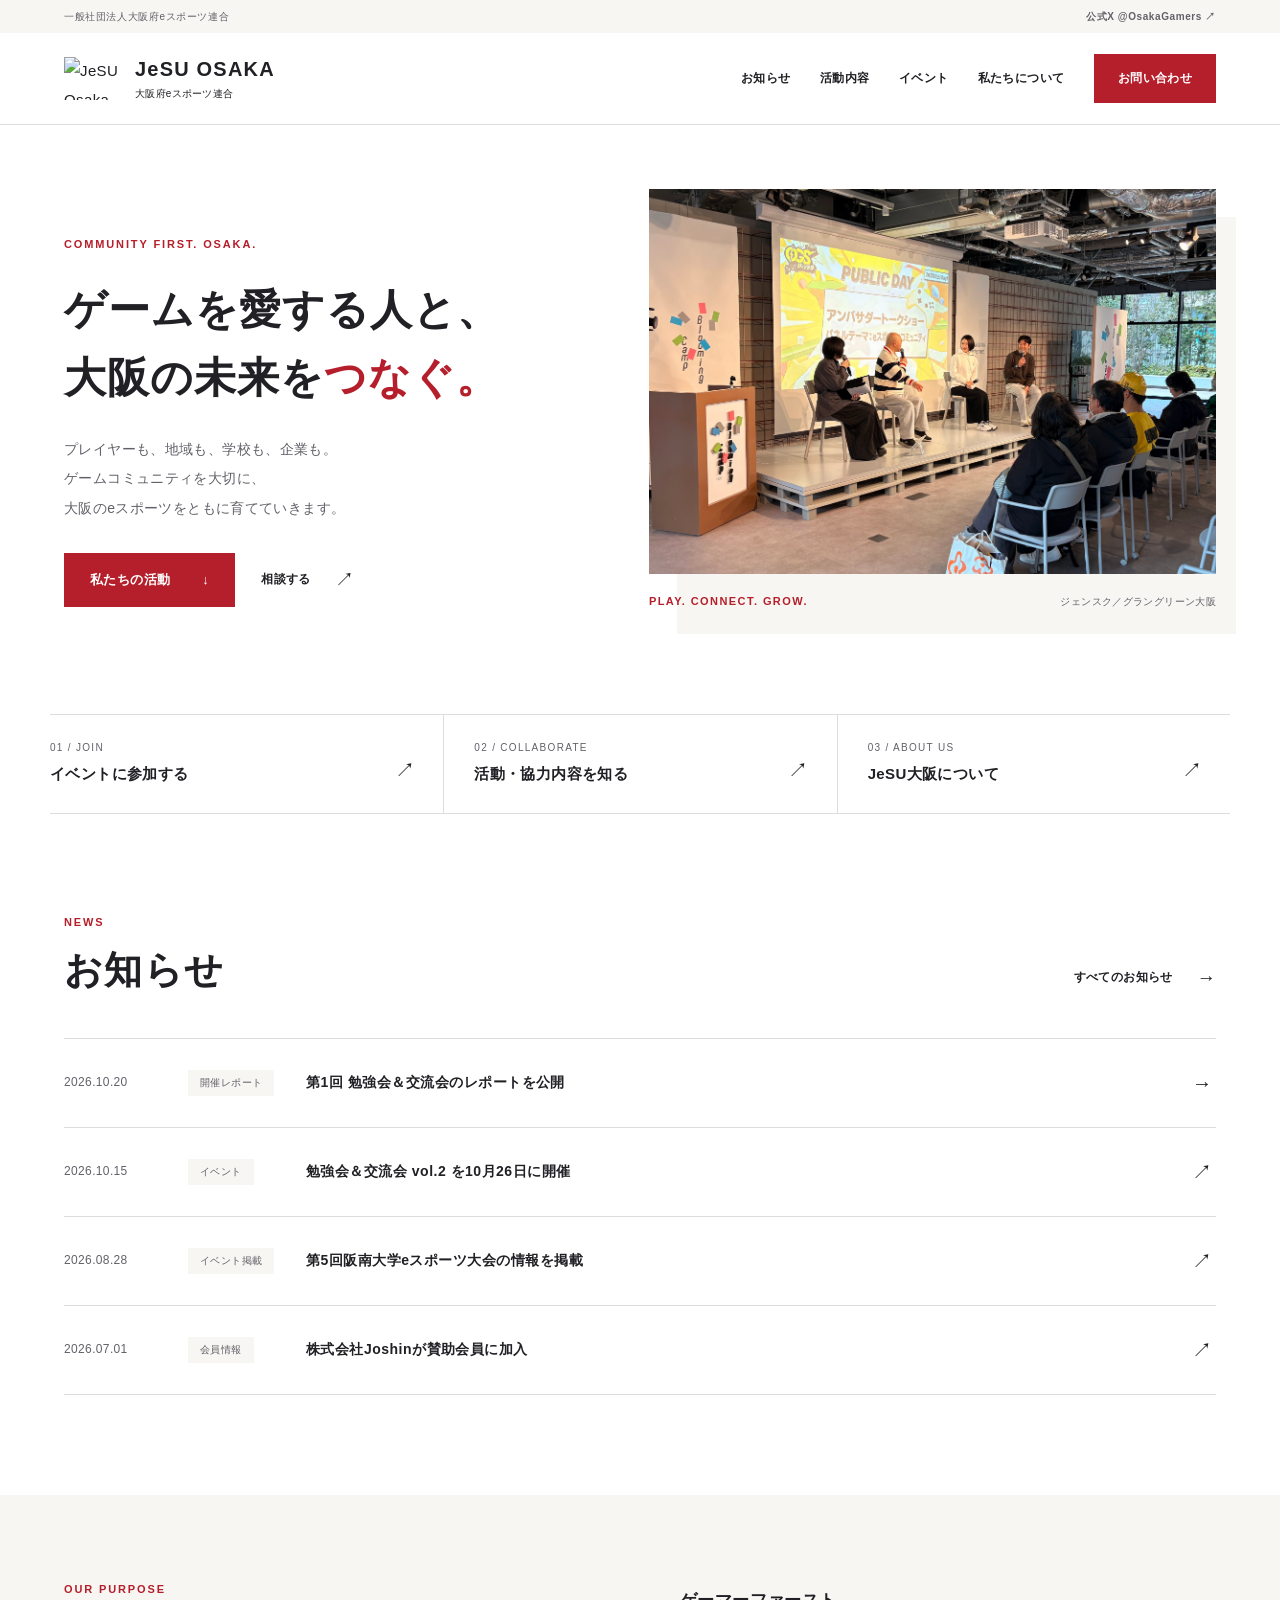
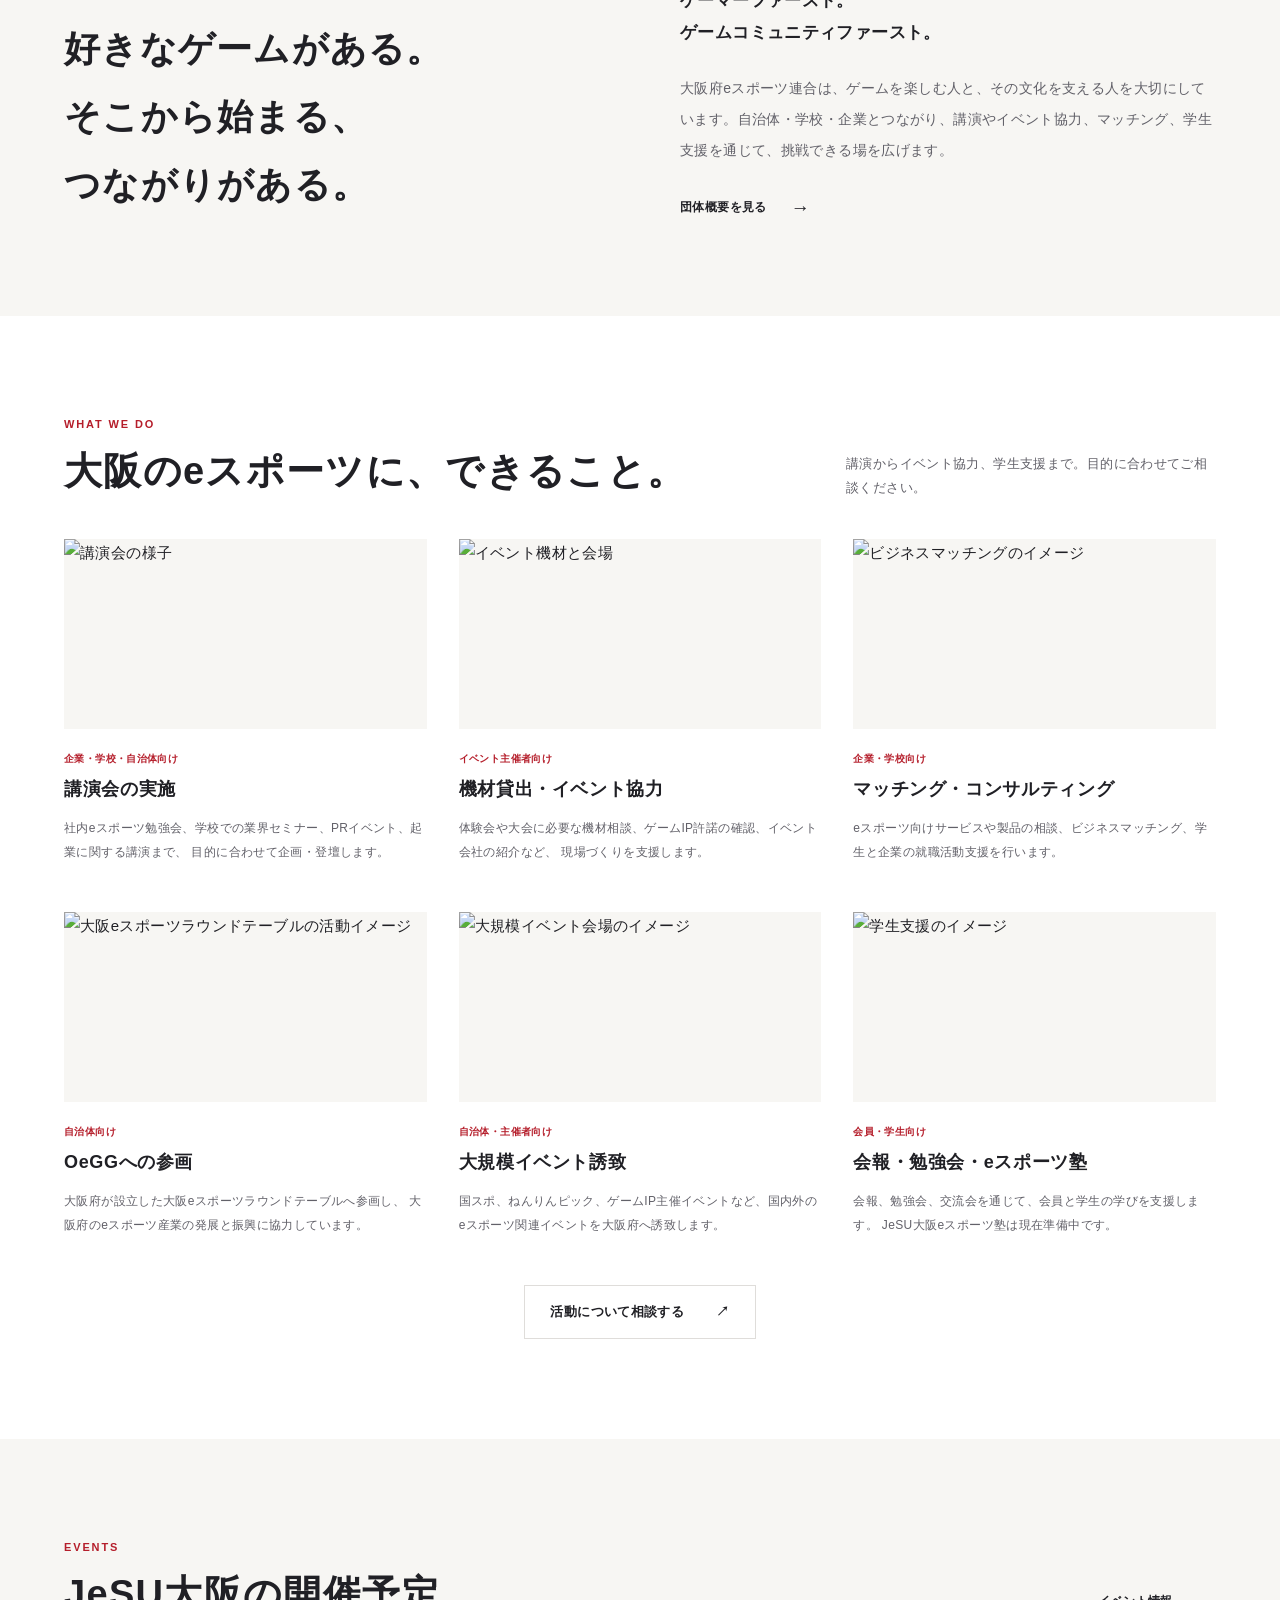
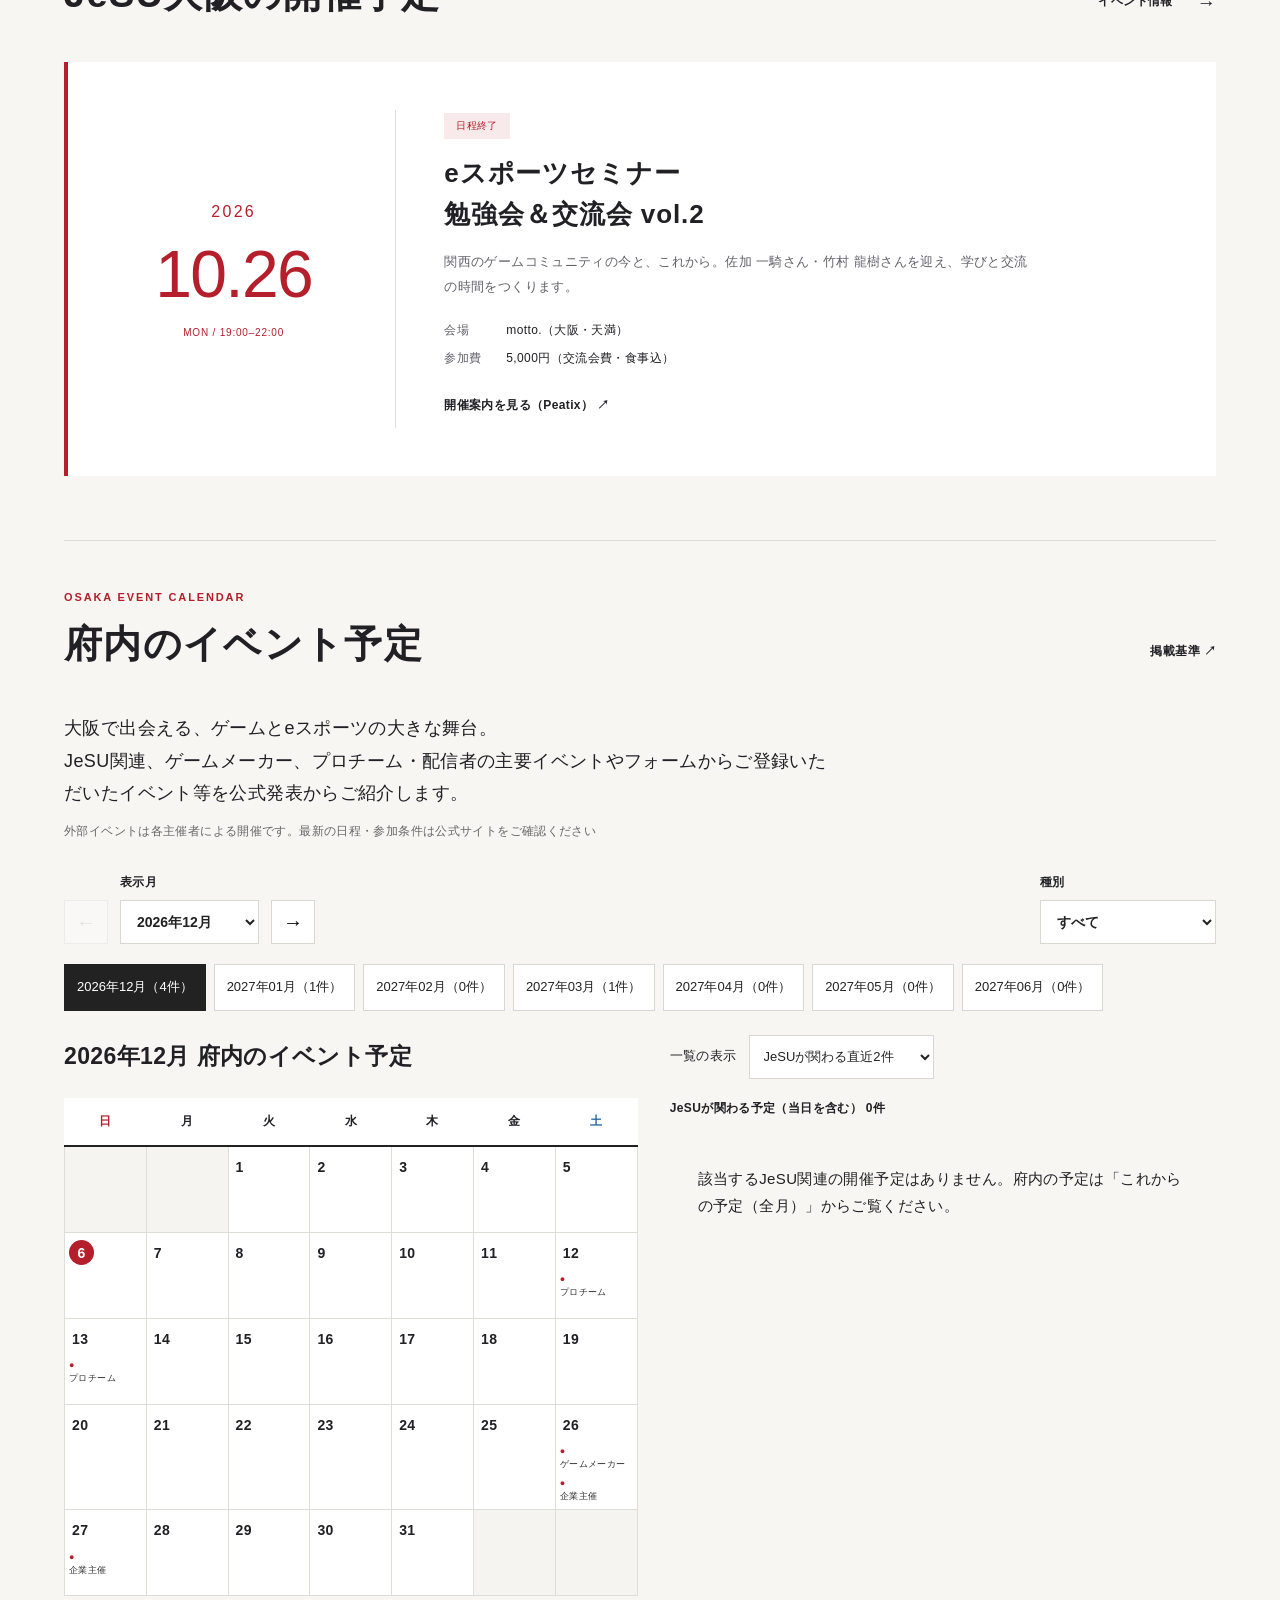
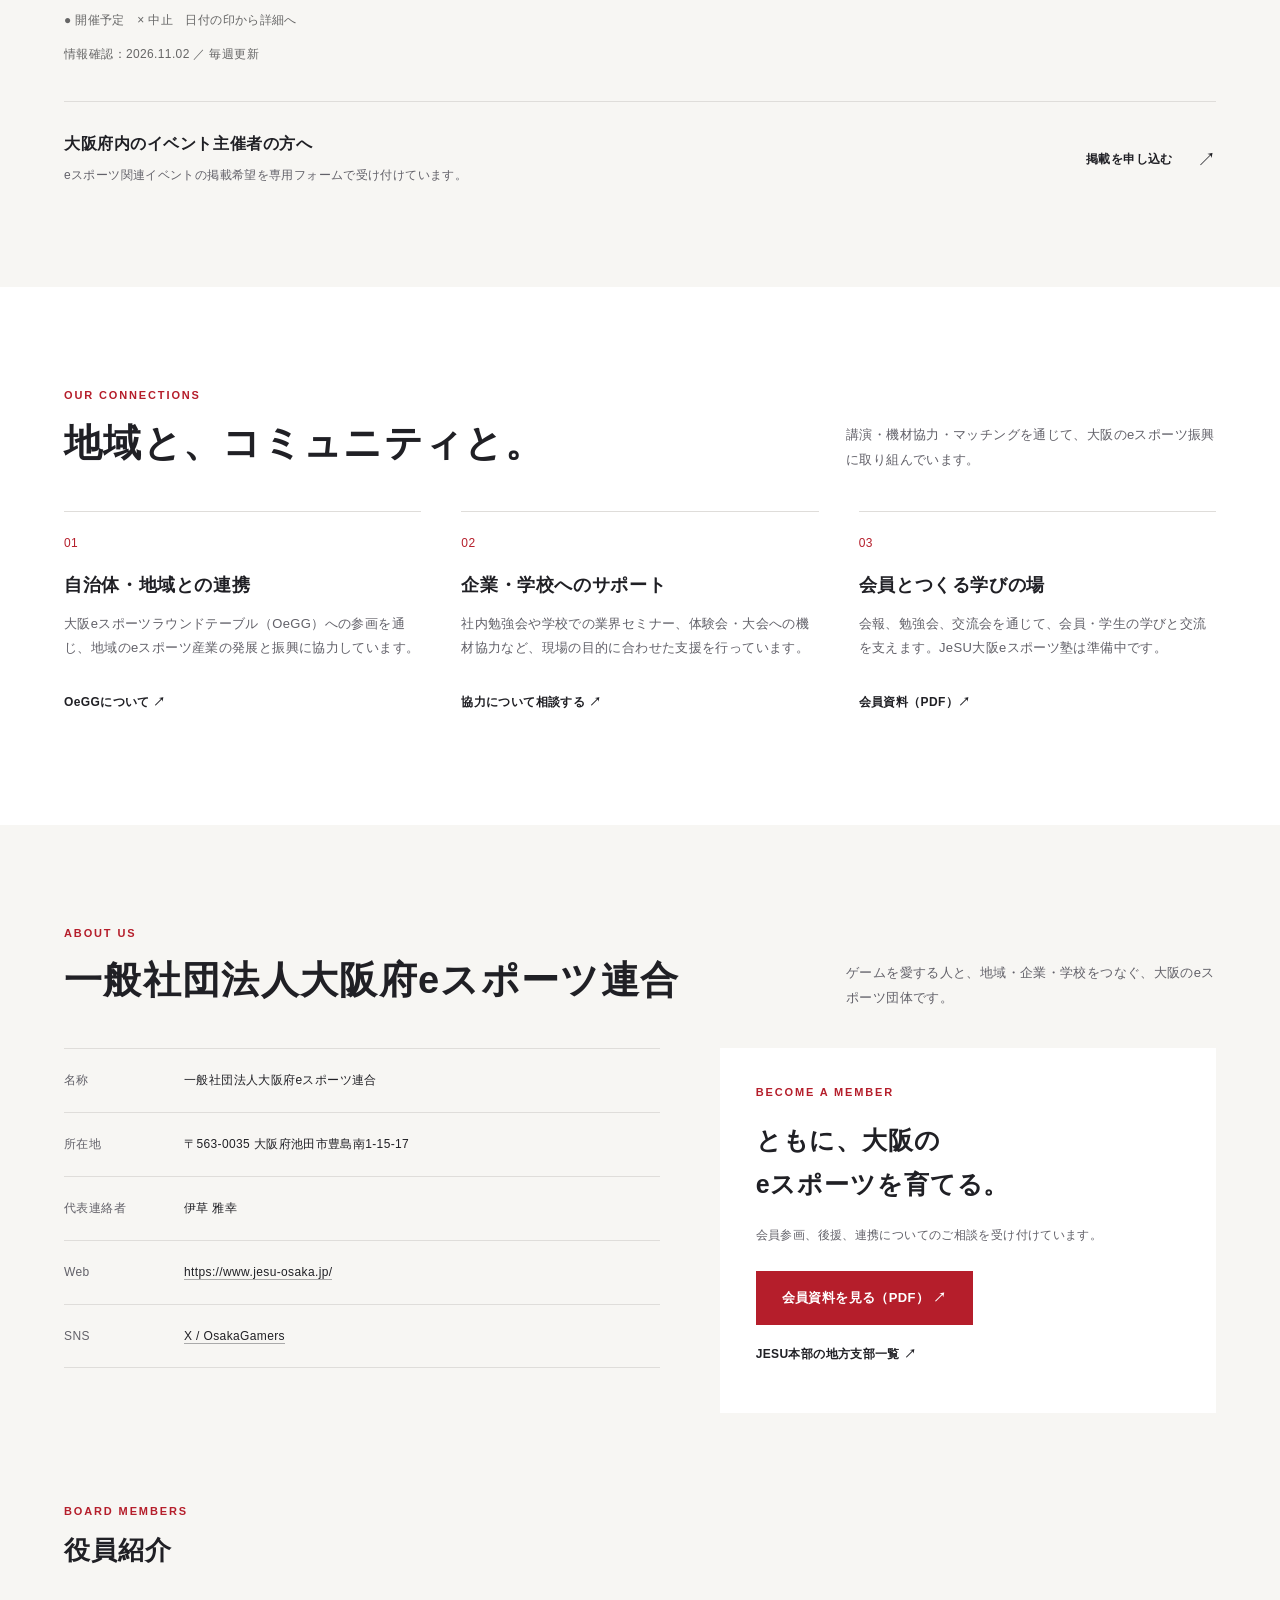
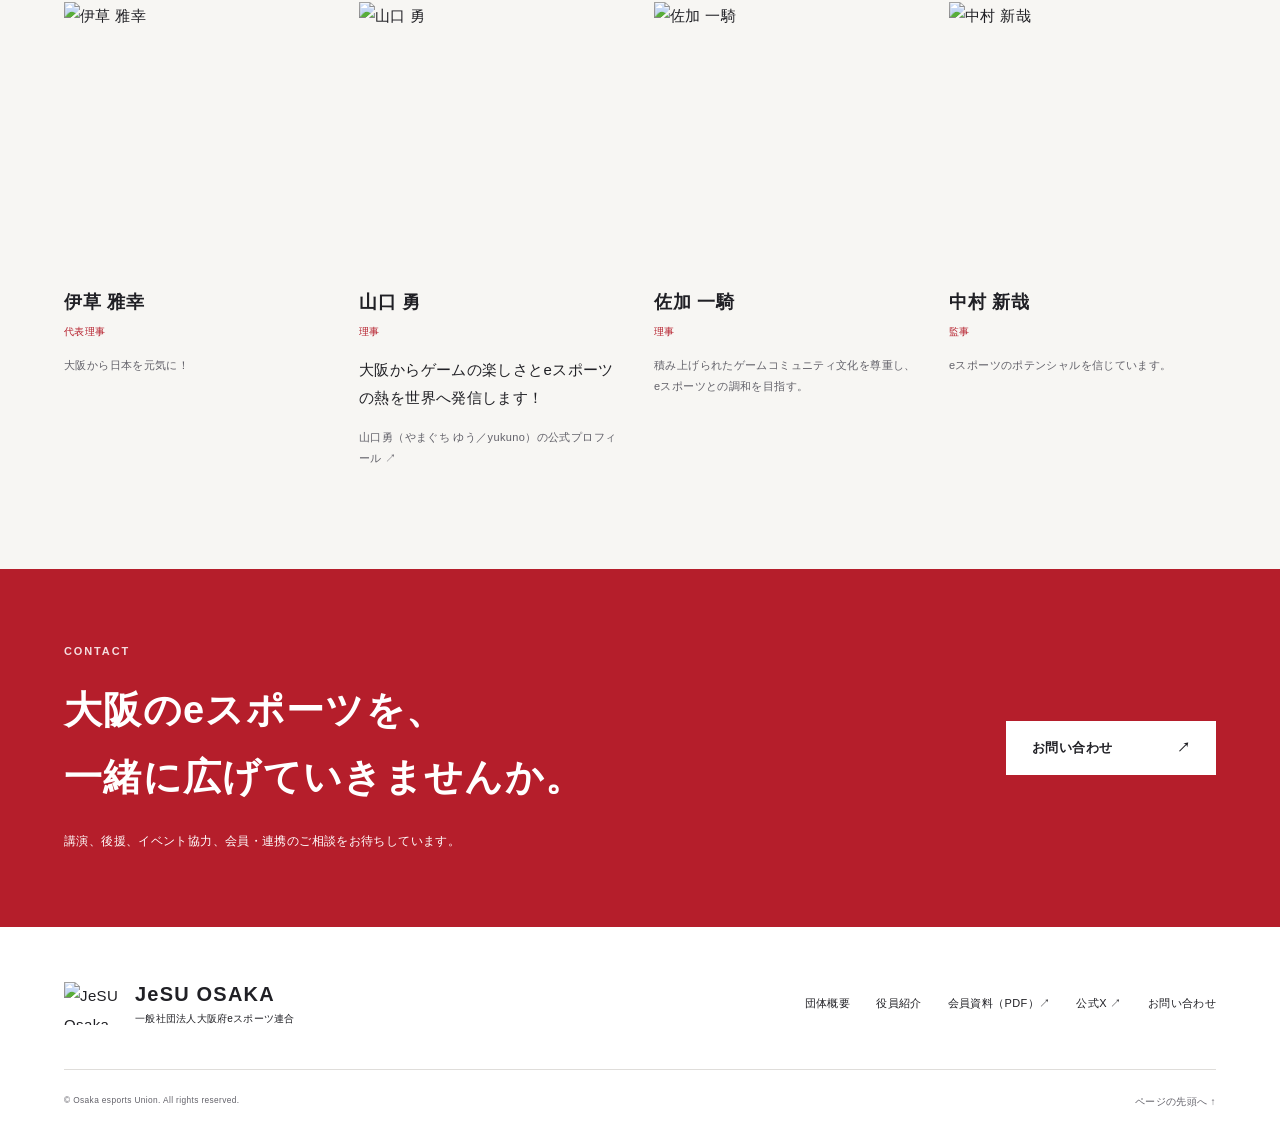
==== index.html @ c59f3a00 "確認版の詳細リンクをPACkageのテスト記事へ接続" ====
<!doctype html>
<html lang="ja">
  <head>
    <meta charset="utf-8" />
    <meta name="viewport" content="width=device-width, initial-scale=1" />
    <title>一般社団法人大阪府eスポーツ連合 | JeSU大阪</title>
    <meta
      name="description"
      content="ゲームを愛する人と大阪の未来をつなぐ。JeSU大阪は、講演・イベント協力・マッチング・学生支援を通じて大阪のeスポーツ振興に取り組みます。"
    />
    <meta name="robots" content="noindex,nofollow" />
    <meta name="theme-color" content="#b51e2b" />
    <link rel="icon" href="./assets/mark.png" />
    <link rel="canonical" href="https://www.jesu-osaka.jp/" />
    <meta
      property="og:title"
      content="一般社団法人大阪府eスポーツ連合 | JeSU大阪"
    />
    <meta
      property="og:description"
      content="ゲームを愛する人と大阪の未来をつなぐ。JeSU大阪は、講演・イベント協力・マッチング・学生支援を通じて大阪のeスポーツ振興に取り組みます。"
    />
    <meta property="og:type" content="website" />
    <meta property="og:locale" content="ja_JP" />
    <meta property="og:site_name" content="JeSU大阪" />
    <meta property="og:url" content="https://www.jesu-osaka.jp/" />
    <meta
      property="og:image"
      content="https://www.jesu-osaka.jp/assets/genscramble-talk-osaka-20260131.jpg"
    />
    <meta name="twitter:card" content="summary_large_image" />
    <link rel="stylesheet" href="./styles.css" />
    <script src="./site.js" defer></script>
    <script src="./calendar.js" defer></script>
  </head>
  <body id="top">
    <a class="skip-link" href="#main">本文へ移動</a>
    <div class="utility">
      <span>一般社団法人大阪府eスポーツ連合</span
      ><a href="https://x.com/OsakaGamers" target="_blank" rel="noopener"
        >公式X @OsakaGamers <span aria-hidden="true">↗</span></a
      >
    </div>
    <header class="site-header">
      <a class="brand" href="./index.html" aria-label="JeSU Osaka ホーム"
        ><img
          src="./assets/logo.png"
          width="58"
          height="43"
          alt="JeSU Osaka"
        /><span
          ><strong>JeSU OSAKA</strong><small>大阪府eスポーツ連合</small></span
        ></a
      >
      <nav class="nav" aria-label="メインメニュー">
        <a href="./news.html">お知らせ</a
        ><a href="./index.html#activities">活動内容</a
        ><a href="./events.html">イベント</a
        ><a href="./index.html#about">私たちについて</a
        ><a href="./contact.html">お問い合わせ</a>
      </nav>
      <details class="mobile-menu">
        <summary>メニュー <span aria-hidden="true">＋</span></summary>
        <nav aria-label="モバイルメニュー">
          <a href="./news.html">お知らせ</a
          ><a href="./index.html#activities">活動内容</a
          ><a href="./events.html">イベント</a
          ><a href="./index.html#about">私たちについて</a
          ><a href="./contact.html">お問い合わせ</a>
        </nav>
      </details>
    </header>
    <main id="main">
      <section class="hero">
        <div class="hero-copy">
          <p class="eyebrow">COMMUNITY FIRST. OSAKA.</p>
          <h1>ゲームを愛する人と、<br />大阪の未来を<span>つなぐ。</span></h1>
          <p class="lead">
            プレイヤーも、地域も、学校も、企業も。<br />ゲームコミュニティを大切に、<br
              class="desktop-break"
            />大阪のeスポーツをともに育てていきます。
          </p>
          <div class="hero-actions">
            <a class="button primary" href="#activities"
              >私たちの活動 <span aria-hidden="true">↓</span></a
            ><a class="text-link" href="./contact.html"
              >相談する <span aria-hidden="true">↗</span></a
            >
          </div>
        </div>
        <figure class="hero-visual">
          <img
            src="./assets/genscramble-talk-osaka-20260131.jpg"
            width="5712"
            height="3213"
            alt="グラングリーン大阪のBlooming Campで開催されたジェンスクのトークセッション"
            fetchpriority="high"
          />
          <figcaption>
            <span>PLAY. CONNECT. GROW.</span
            ><span>ジェンスク／グラングリーン大阪</span>
          </figcaption>
        </figure>
      </section>
      <div class="quick-links" aria-label="目的から探す">
        <a href="./events.html"
          ><span>01 / JOIN</span><strong>イベントに参加する</strong
          ><b aria-hidden="true">↗</b></a
        ><a href="#activities"
          ><span>02 / COLLABORATE</span><strong>活動・協力内容を知る</strong
          ><b aria-hidden="true">↗</b></a
        ><a href="#about"
          ><span>03 / ABOUT US</span><strong>JeSU大阪について</strong
          ><b aria-hidden="true">↗</b></a
        >
      </div>
      <section class="section" id="news">
        <div class="section-heading">
          <div>
            <p class="eyebrow">NEWS</p>
            <h2>お知らせ</h2>
          </div>
          <a class="text-link" href="./news.html"
            >すべてのお知らせ <span aria-hidden="true">→</span></a
          >
        </div>
        <div class="news-list">
          <a class="news-row" href="./seminar-vol1-report.html"
            ><time datetime="2026-10-20">2026.10.20</time
            ><span class="tag neutral">開催レポート</span>
            <h3>第1回 勉強会＆交流会のレポートを公開</h3>
            <span class="row-arrow" aria-hidden="true">→</span></a
          >
          <a
            class="news-row"
            href="https://peatix.com/event/5230213"
            target="_blank"
            rel="noopener"
            ><time datetime="2026-10-15">2026.10.15</time
            ><span class="tag neutral">イベント</span>
            <h3>勉強会＆交流会 vol.2 を10月26日に開催</h3>
            <span class="row-arrow" aria-hidden="true">↗</span></a
          ><a class="news-row" href="./events.html#hannan"
            ><time datetime="2026-08-28">2026.08.28</time
            ><span class="tag neutral">イベント掲載</span>
            <h3>第5回阪南大学eスポーツ大会の情報を掲載</h3>
            <span class="row-arrow" aria-hidden="true">↗</span></a
          ><a class="news-row" href="./joshin-news.html"
            ><time datetime="2026-07-01">2026.07.01</time
            ><span class="tag neutral">会員情報</span>
            <h3>株式会社Joshinが賛助会員に加入</h3>
            <span class="row-arrow" aria-hidden="true">↗</span></a
          >
        </div>
      </section>
      <section class="purpose">
        <div class="container purpose-layout">
          <div>
            <p class="eyebrow">OUR PURPOSE</p>
            <h2>
              好きなゲームがある。<br />そこから始まる、<br />つながりがある。
            </h2>
          </div>
          <div class="purpose-copy">
            <p>ゲーマーファースト。<br />ゲームコミュニティファースト。</p>
            <p>
              大阪府eスポーツ連合は、ゲームを楽しむ人と、その文化を支える人を大切にしています。自治体・学校・企業とつながり、講演やイベント協力、マッチング、学生支援を通じて、挑戦できる場を広げます。
            </p>
            <a class="text-link" href="#about"
              >団体概要を見る <span aria-hidden="true">→</span></a
            >
          </div>
        </div>
      </section>
      <section class="section" id="activities">
        <div class="section-heading">
          <div>
            <p class="eyebrow">WHAT WE DO</p>
            <h2>大阪のeスポーツに、できること。</h2>
          </div>
          <p>
            講演からイベント協力、学生支援まで。目的に合わせてご相談ください。
          </p>
        </div>
        <div class="activity-grid">
          <article class="activity-card">
            <img
              loading="lazy"
              decoding="async"
              src="./assets/lecture.jpg"
              alt="講演会の様子"
            />
            <div>
              <p class="target">企業・学校・自治体向け</p>
              <h3>講演会の実施</h3>
              <p>
                社内eスポーツ勉強会、学校での業界セミナー、PRイベント、起業に関する講演まで、
                目的に合わせて企画・登壇します。
              </p>
            </div>
          </article>
          <article class="activity-card">
            <img
              loading="lazy"
              decoding="async"
              src="./assets/equipment.jpg"
              alt="イベント機材と会場"
            />
            <div>
              <p class="target">イベント主催者向け</p>
              <h3>機材貸出・イベント協力</h3>
              <p>
                体験会や大会に必要な機材相談、ゲームIP許諾の確認、イベント会社の紹介など、
                現場づくりを支援します。
              </p>
            </div>
          </article>
          <article class="activity-card">
            <img
              loading="lazy"
              decoding="async"
              src="./assets/matching.jpg"
              alt="ビジネスマッチングのイメージ"
            />
            <div>
              <p class="target">企業・学校向け</p>
              <h3>マッチング・コンサルティング</h3>
              <p>
                eスポーツ向けサービスや製品の相談、ビジネスマッチング、学生と企業の就職活動支援を行います。
              </p>
            </div>
          </article>
          <article class="activity-card">
            <img
              loading="lazy"
              decoding="async"
              src="./assets/oegg.png"
              alt="大阪eスポーツラウンドテーブルの活動イメージ"
            />
            <div>
              <p class="target">自治体向け</p>
              <h3>OeGGへの参画</h3>
              <p>
                大阪府が設立した大阪eスポーツラウンドテーブルへ参画し、
                大阪府のeスポーツ産業の発展と振興に協力しています。
              </p>
            </div>
          </article>
          <article class="activity-card">
            <img
              loading="lazy"
              decoding="async"
              src="./assets/event-bid.jpg"
              alt="大規模イベント会場のイメージ"
            />
            <div>
              <p class="target">自治体・主催者向け</p>
              <h3>大規模イベント誘致</h3>
              <p>
                国スポ、ねんりんピック、ゲームIP主催イベントなど、国内外のeスポーツ関連イベントを大阪府へ誘致します。
              </p>
            </div>
          </article>
          <article class="activity-card">
            <img
              loading="lazy"
              decoding="async"
              src="./assets/school.png"
              alt="学生支援のイメージ"
            />
            <div>
              <p class="target">会員・学生向け</p>
              <h3>会報・勉強会・eスポーツ塾</h3>
              <p>
                会報、勉強会、交流会を通じて、会員と学生の学びを支援します。
                JeSU大阪eスポーツ塾は現在準備中です。
              </p>
            </div>
          </article>
        </div>
        <div class="section-bottom">
          <a class="button outline" href="./contact.html"
            >活動について相談する <span aria-hidden="true">↗</span></a
          >
        </div>
      </section>
      <section class="events-section" id="calendar">
        <div class="section">
          <div class="section-heading">
            <div>
              <p class="eyebrow">EVENTS</p>
              <h2>JeSU大阪の開催予定</h2>
            </div>
            <a class="text-link" href="./events.html"
              >イベント情報 <span aria-hidden="true">→</span></a
            >
          </div>
          <article
            class="event-feature"
            id="jesu-seminar-vol2"
            data-event-end="2026-10-26T22:00:00+09:00"
          >
            <div class="event-date">
              <span>2026</span><strong>10.26</strong
              ><span>MON / 19:00–22:00</span>
            </div>
            <div class="event-description">
              <span class="tag" data-event-status>開催予定</span>
              <h3>eスポーツセミナー<br />勉強会＆交流会 vol.2</h3>
              <p>
                関西のゲームコミュニティの今と、これから。佐加 一騎さん・竹村
                龍樹さんを迎え、学びと交流の時間をつくります。
              </p>
              <dl class="event-facts">
                <div>
                  <dt>会場</dt>
                  <dd>motto.（大阪・天満）</dd>
                </div>
                <div>
                  <dt>参加費</dt>
                  <dd>5,000円（交流会費・食事込）</dd>
                </div>
              </dl>
              <a
                class="text-link"
                href="https://peatix.com/event/5230213"
                target="_blank"
                rel="noopener"
                data-event-link
                >詳細・お申し込み（Peatix）
                <span aria-hidden="true">↗</span></a
              >
            </div>
          </article>
          <!-- OSAKA_CALENDAR_START -->
<section class="osaka-calendar" id="osaka-events" data-osaka-calendar data-calendar-prefix="home-">
 <div class="section-heading"><div><p class="eyebrow">OSAKA EVENT CALENDAR</p><h2>府内のイベント予定</h2></div><a class="text-link" href="./event-guidelines.html">掲載基準 ↗</a></div>
 <p class="calendar-intro">大阪で出会える、ゲームとeスポーツの大きな舞台。<br>JeSU関連、ゲームメーカー、プロチーム・配信者の主要イベントやフォームからご登録いただいたイベント等を公式発表からご紹介します。</p>
 <p class="calendar-note">外部イベントは各主催者による開催です。最新の日程・参加条件は公式サイトをご確認ください</p>
 <div class="calendar-toolbar" data-calendar-controls hidden><div class="calendar-month-control"><button type="button" data-calendar-prev aria-label="前の月">←</button><label>表示月<select data-calendar-month aria-label="表示する月"></select></label><button type="button" data-calendar-next aria-label="次の月">→</button></div>
 <label class="calendar-category">種別<select data-calendar-category aria-label="イベントの種別"><option value="">すべて</option><option value="jesu">JeSU関連</option><option value="publisher">ゲームメーカー</option><option value="team">プロチーム</option><option value="creator">配信者</option><option value="public">自治体・主要大会</option><option value="corporate">企業主催</option></select></label></div>
 <nav class="calendar-month-tabs" aria-label="月別のイベント" data-calendar-tabs data-calendar-controls hidden></nav>
 <div class="calendar-layout"><div class="calendar-table-wrap"><table class="calendar-table"><caption data-calendar-caption>2026年11月 府内のイベント予定</caption><thead><tr><th scope="col">日</th><th scope="col">月</th><th scope="col">火</th><th scope="col">水</th><th scope="col">木</th><th scope="col">金</th><th scope="col">土</th></tr></thead><tbody data-calendar-body><tr><td><span class="calendar-day">1</span></td><td><span class="calendar-day">2</span></td><td><span class="calendar-day">3</span><a class="calendar-marker" href="#home-gamepavilion-meetup-20261103" aria-label="2026-11-03 ゲームパビリオンjp 定期交流会＆もくもく会"><span aria-hidden="true">●</span><span class="calendar-marker-label">企業主催</span></a></td><td><span class="calendar-day">4</span></td><td><span class="calendar-day">5</span></td><td><span class="calendar-day">6</span><a class="calendar-marker" href="#home-blast-r6-osaka-major-2026-play-in" aria-label="2026-11-06 予選（プレイイン）｜BLAST R6 OSAKA MAJOR 2026"><span aria-hidden="true">●</span><span class="calendar-marker-label">プレイイン</span></a></td><td><span class="calendar-day">7</span><a class="calendar-marker" href="#home-blast-r6-osaka-major-2026-play-in" aria-label="2026-11-07 予選（プレイイン）｜BLAST R6 OSAKA MAJOR 2026"><span aria-hidden="true">●</span><span class="calendar-marker-label">プレイイン</span></a><a class="calendar-marker" href="#home-lalaport-izumi-2026" aria-label="2026-11-07 第5回ららぽーとeスポーツ杯｜和泉会場予選"><span aria-hidden="true">●</span><span class="calendar-marker-label">企業主催</span></a><a class="calendar-marker" href="#home-gca-autumn-2026" aria-label="2026-11-07 eスポーツゲームクリエイターアカデミー2026秋"><span aria-hidden="true">●</span><span class="calendar-marker-label">自治体・主要大会</span></a></td></tr><tr><td><span class="calendar-day">8</span><a class="calendar-marker" href="#home-lalaport-izumi-2026" aria-label="2026-11-08 第5回ららぽーとeスポーツ杯｜和泉会場予選"><span aria-hidden="true">●</span><span class="calendar-marker-label">企業主催</span></a><a class="calendar-marker" href="#home-gca-autumn-2026" aria-label="2026-11-08 eスポーツゲームクリエイターアカデミー2026秋"><span aria-hidden="true">●</span><span class="calendar-marker-label">自治体・主要大会</span></a><a class="calendar-marker" href="#home-blast-r6-osaka-major-2026-swiss" aria-label="2026-11-08 予選（スイスステージ）｜BLAST R6 OSAKA MAJOR 2026"><span aria-hidden="true">●</span><span class="calendar-marker-label">スイス予選</span></a></td><td><span class="calendar-day">9</span><a class="calendar-marker" href="#home-blast-r6-osaka-major-2026-swiss" aria-label="2026-11-09 予選（スイスステージ）｜BLAST R6 OSAKA MAJOR 2026"><span aria-hidden="true">●</span><span class="calendar-marker-label">スイス予選</span></a></td><td><span class="calendar-day">10</span><a class="calendar-marker" href="#home-blast-r6-osaka-major-2026-swiss" aria-label="2026-11-10 予選（スイスステージ）｜BLAST R6 OSAKA MAJOR 2026"><span aria-hidden="true">●</span><span class="calendar-marker-label">スイス予選</span></a></td><td><span class="calendar-day">11</span><a class="calendar-marker" href="#home-blast-r6-osaka-major-2026-swiss" aria-label="2026-11-11 予選（スイスステージ）｜BLAST R6 OSAKA MAJOR 2026"><span aria-hidden="true">●</span><span class="calendar-marker-label">スイス予選</span></a></td><td><span class="calendar-day">12</span></td><td><span class="calendar-day">13</span><a class="calendar-marker" href="#home-blast-r6-osaka-major-2026" aria-label="2026-11-13 決勝ステージ DAY 1（準々決勝）｜BLAST R6 OSAKA MAJOR 2026"><span aria-hidden="true">●</span><span class="calendar-marker-label">決勝 DAY 1</span></a></td><td><span class="calendar-day">14</span><a class="calendar-marker" href="#home-lalaport-kadoma-qualifier-2026" aria-label="2026-11-14 第5回ららぽーとeスポーツ杯｜門真会場予選"><span aria-hidden="true">●</span><span class="calendar-marker-label">企業主催</span></a><a class="calendar-marker" href="#home-blast-r6-osaka-major-2026-day2" aria-label="2026-11-14 決勝ステージ DAY 2（準決勝）｜BLAST R6 OSAKA MAJOR 2026"><span aria-hidden="true">●</span><span class="calendar-marker-label">決勝 DAY 2</span></a><a class="calendar-marker" href="#home-monster-hunter-now-carnival-osaka-2026" aria-label="2026-11-14 モンスターハンターNow カーニバル 2026：大阪"><span aria-hidden="true">●</span><span class="calendar-marker-label">ゲームメーカー</span></a></td></tr><tr><td><span class="calendar-day">15</span><a class="calendar-marker" href="#home-lalaport-kadoma-qualifier-2026" aria-label="2026-11-15 第5回ららぽーとeスポーツ杯｜門真会場予選"><span aria-hidden="true">●</span><span class="calendar-marker-label">企業主催</span></a><a class="calendar-marker" href="#home-monster-hunter-now-carnival-osaka-2026" aria-label="2026-11-15 モンスターハンターNow カーニバル 2026：大阪"><span aria-hidden="true">●</span><span class="calendar-marker-label">ゲームメーカー</span></a><a class="calendar-marker" href="#home-blast-r6-osaka-major-2026-day3" aria-label="2026-11-15 決勝ステージ DAY 3（グランドファイナル）｜BLAST R6 OSAKA MAJOR 2026"><span aria-hidden="true">●</span><span class="calendar-marker-label">決勝 DAY 3</span></a></td><td><span class="calendar-day">16</span></td><td><span class="calendar-day">17</span><a class="calendar-marker" href="#home-jesu-seminar-vol3-2026" aria-label="2026-11-17 JeSU大阪 eスポーツ勉強会＆交流会 vol.3｜Joshinのeスポーツへの取り組み"><span aria-hidden="true">●</span><span class="calendar-marker-label">JeSU関連</span></a></td><td><span class="calendar-day">18</span></td><td><span class="calendar-day">19</span></td><td><span class="calendar-day">20</span></td><td><span class="calendar-day">21</span></td></tr><tr><td><span class="calendar-day">22</span><a class="calendar-marker" href="#home-abeno-hoop-esports-festival-2026" aria-label="2026-11-22 あべのHoop eスポーツフェスティバル"><span aria-hidden="true">●</span><span class="calendar-marker-label">企業主催</span></a></td><td><span class="calendar-day">23</span><a class="calendar-marker" href="#home-abeno-hoop-esports-festival-2026" aria-label="2026-11-23 あべのHoop eスポーツフェスティバル"><span aria-hidden="true">●</span><span class="calendar-marker-label">企業主催</span></a><a class="calendar-marker" href="#home-joshin-kishiwada-20261123" aria-label="2026-11-23 Joshin岸和田GP"><span aria-hidden="true">●</span><span class="calendar-marker-label">企業主催</span></a></td><td><span class="calendar-day">24</span></td><td><span class="calendar-day">25</span></td><td><span class="calendar-day">26</span></td><td><span class="calendar-day">27</span></td><td><span class="calendar-day">28</span><a class="calendar-marker" href="#home-lalaport-student-2026" aria-label="2026-11-28 第5回ららぽーとeスポーツ杯｜高校・大学生大会"><span aria-hidden="true">●</span><span class="calendar-marker-label">企業主催</span></a></td></tr><tr><td><span class="calendar-day">29</span><a class="calendar-marker" href="#home-lalaport-final-2026" aria-label="2026-11-29 第5回ららぽーとeスポーツ杯｜決勝・グランドファイナル"><span aria-hidden="true">●</span><span class="calendar-marker-label">企業主催</span></a></td><td><span class="calendar-day">30</span></td><td class="calendar-blank"></td><td class="calendar-blank"></td><td class="calendar-blank"></td><td class="calendar-blank"></td><td class="calendar-blank"></td></tr></tbody></table><p class="calendar-legend">● 開催予定　× 中止　日付の印から詳細へ</p><p class="calendar-updated">情報確認：2026.11.02 ／ 毎週更新</p></div>
 <div class="local-event-list"><label class="calendar-list-scope" data-calendar-controls hidden>一覧の表示<select data-calendar-scope aria-label="予定一覧の表示範囲"><option value="upcoming">JeSUが関わる直近2件</option><option value="all">これからの予定（全月）</option><option value="month">カレンダーの月のみ</option></select></label><p class="calendar-count" data-calendar-count role="status">JeSUが関わる予定（当日を含む） 1件</p><article class="local-event" id="home-gamepavilion-meetup-20261103" data-calendar-item="gamepavilion-meetup-20261103" hidden>
  <div class="local-event-meta"><span class="tag neutral">企業主催</span><span>開催予定</span></div>
  <p class="local-event-date">11/3（火）<span>13:00–17:00</span></p><h3>ゲームパビリオンjp 定期交流会＆もくもく会</h3>
  <p>ゲーム開発者同士の情報交換・制作のための定期交流会＆もくもく会。</p><dl><div><dt>会場</dt><dd>大阪市立総合生涯学習センター（大阪市北区）</dd></div>
  <div><dt>主催</dt><dd>ゲームパビリオンjp</dd></div><div><dt>参加</dt><dd>500円</dd></div></dl>
  <div class="local-event-footer"><a class="text-link" href="https://gamepavilion.jp/meetup/" target="_blank" rel="noopener">公式サイトで確認 ↗</a><small>情報確認 2026.11.09</small></div></article><article class="local-event" id="home-blast-r6-osaka-major-2026-play-in" data-calendar-item="blast-r6-osaka-major-2026-play-in" hidden>
  <div class="local-event-meta"><span class="tag neutral">ゲームメーカー</span><span>開催終了</span></div>
  <p class="local-event-date">11/6（金）・11/7（土）<span>開始時刻未公表</span></p><h3>予選（プレイイン）｜BLAST R6 OSAKA MAJOR 2026</h3>
  <p>8チームから4チームがスイスステージに進出。</p><dl><div><dt>会場</dt><dd>会場非公開（大阪）</dd></div>
  <div><dt>主催</dt><dd>Ubisoft / BLAST</dd></div><div><dt>参加</dt><dd>無観客・公式配信</dd></div></dl>
  <div class="local-event-footer"><a class="text-link" href="https://www.ubisoft.com/en-gb/esports/rainbow-six/siege/news-updates/6HQEB9kRR8u4IQOBCuxsPE/Esports-Security%40ubisoft.com" target="_blank" rel="noopener">公式サイトで確認 ↗</a><small>情報確認 2026.11.11</small></div></article><article class="local-event" id="home-lalaport-izumi-2026" data-calendar-item="lalaport-izumi-2026" hidden>
  <div class="local-event-meta"><span class="tag neutral">企業主催</span><span>開催予定</span></div>
  <p class="local-event-date">11/7（土）・11/8（日）<span>10:00–18:00</span></p><h3>第5回ららぽーとeスポーツ杯｜和泉会場予選</h3>
  <p>大阪府の大規模eスポーツ大会開催支援の対象大会。和泉会場で予選を開催。</p><dl><div><dt>会場</dt><dd>ららぽーと和泉（和泉市）</dd></div>
  <div><dt>主催</dt><dd>REDEE / REDEE Gaming</dd></div><div><dt>参加</dt><dd>無料（大会参加は事前申込）</dd></div></dl>
  <div class="local-event-footer"><a class="text-link" href="https://redee.co.jp/lalaport-esportscup5/" target="_blank" rel="noopener">公式サイトで確認 ↗</a><small>情報確認 2026.11.09</small></div></article><article class="local-event" id="home-gca-autumn-2026" data-calendar-item="gca-autumn-2026" hidden>
  <div class="local-event-meta"><span class="tag neutral">自治体・主要大会</span><span>開催予定</span></div>
  <p class="local-event-date">11/7（土）・11/8（日）<span>10:00–18:00</span></p><h3>eスポーツゲームクリエイターアカデミー2026秋</h3>
  <p>小・中学生向けのeスポーツ・ゲームクリエイター職業体験。保護者同伴必須。事前申込の追加募集は終了しています。</p><dl><div><dt>会場</dt><dd>泉佐野オチアリーナ（りんくうシークル2階）（泉佐野市）</dd></div>
  <div><dt>主催</dt><dd>泉佐野市</dd></div><div><dt>参加</dt><dd>無料（事前申込・抽選制／追加募集は11月6日12:00終了）</dd></div></dl>
  <div class="local-event-footer"><a class="text-link" href="https://e-stadium.jp/2026/09/18/gca2026autumn/" target="_blank" rel="noopener">公式サイトで確認 ↗</a><small>情報確認 2026.11.09</small></div></article><article class="local-event" id="home-blast-r6-osaka-major-2026-swiss" data-calendar-item="blast-r6-osaka-major-2026-swiss" hidden>
  <div class="local-event-meta"><span class="tag neutral">ゲームメーカー</span><span>開催中</span></div>
  <p class="local-event-date">11/8（日）・11/9（月）・11/10（火）・11/11（水）<span>開始時刻未公表</span></p><h3>予選（スイスステージ）｜BLAST R6 OSAKA MAJOR 2026</h3>
  <p>16チームから上位8チームが決勝ステージに進出。</p><dl><div><dt>会場</dt><dd>会場非公開（大阪）</dd></div>
  <div><dt>主催</dt><dd>Ubisoft / BLAST</dd></div><div><dt>参加</dt><dd>無観客・公式配信</dd></div></dl>
  <div class="local-event-footer"><a class="text-link" href="https://www.ubisoft.com/en-gb/esports/rainbow-six/siege/news-updates/6HQEB9kRR8u4IQOBCuxsPE/Esports-Security%40ubisoft.com" target="_blank" rel="noopener">公式サイトで確認 ↗</a><small>情報確認 2026.11.11</small></div></article><article class="local-event" id="home-blast-r6-osaka-major-2026" data-calendar-item="blast-r6-osaka-major-2026" hidden>
  <div class="local-event-meta"><span class="tag neutral">ゲームメーカー</span><span>開催予定</span></div>
  <p class="local-event-date">11/13（金）<span>09:15–21:50</span></p><h3>決勝ステージ DAY 1（準々決勝）｜BLAST R6 OSAKA MAJOR 2026</h3>
  <p>プレイオフの初日。準々決勝を実施。 一般開場 08:30／開演 09:15／終演予定 21:50。</p><dl><div><dt>会場</dt><dd>ATCホール（大阪市住之江区）</dd></div>
  <div><dt>主催</dt><dd>Ubisoft / BLAST</dd></div><div><dt>参加</dt><dd>有料（チケットの詳細は公式案内をご確認ください）</dd></div></dl>
  <div class="local-event-footer"><a class="text-link" href="https://www.ubisoft.com/en-gb/esports/rainbow-six/siege/news-updates/6HQEB9kRR8u4IQOBCuxsPE/Esports-Security%40ubisoft.com" target="_blank" rel="noopener">公式サイトで確認 ↗</a><small>情報確認 2026.11.11</small></div></article><article class="local-event" id="home-lalaport-kadoma-qualifier-2026" data-calendar-item="lalaport-kadoma-qualifier-2026" hidden>
  <div class="local-event-meta"><span class="tag neutral">企業主催</span><span>開催予定</span></div>
  <p class="local-event-date">11/14（土）・11/15（日）<span>10:00–18:00</span></p><h3>第5回ららぽーとeスポーツ杯｜門真会場予選</h3>
  <p>大阪府の大規模eスポーツ大会開催支援の対象大会。門真会場で予選を開催。</p><dl><div><dt>会場</dt><dd>ららぽーと門真（門真市）</dd></div>
  <div><dt>主催</dt><dd>REDEE / REDEE Gaming</dd></div><div><dt>参加</dt><dd>無料（大会参加は事前申込）</dd></div></dl>
  <div class="local-event-footer"><a class="text-link" href="https://redee.co.jp/lalaport-esportscup5/" target="_blank" rel="noopener">公式サイトで確認 ↗</a><small>情報確認 2026.11.09</small></div></article><article class="local-event" id="home-blast-r6-osaka-major-2026-day2" data-calendar-item="blast-r6-osaka-major-2026-day2" hidden>
  <div class="local-event-meta"><span class="tag neutral">ゲームメーカー</span><span>開催予定</span></div>
  <p class="local-event-date">11/14（土）<span>10:00–17:30</span></p><h3>決勝ステージ DAY 2（準決勝）｜BLAST R6 OSAKA MAJOR 2026</h3>
  <p>プレイオフの2日目。準決勝を実施。 一般開場 09:15／開演 10:00／終演予定 17:30。</p><dl><div><dt>会場</dt><dd>ATCホール（大阪市住之江区）</dd></div>
  <div><dt>主催</dt><dd>Ubisoft / BLAST</dd></div><div><dt>参加</dt><dd>有料（チケットの詳細は公式案内をご確認ください）</dd></div></dl>
  <div class="local-event-footer"><a class="text-link" href="https://www.ubisoft.com/en-gb/esports/rainbow-six/siege/news-updates/6HQEB9kRR8u4IQOBCuxsPE/Esports-Security%40ubisoft.com" target="_blank" rel="noopener">公式サイトで確認 ↗</a><small>情報確認 2026.11.11</small></div></article><article class="local-event" id="home-monster-hunter-now-carnival-osaka-2026" data-calendar-item="monster-hunter-now-carnival-osaka-2026" hidden>
  <div class="local-event-meta"><span class="tag neutral">ゲームメーカー</span><span>開催予定</span></div>
  <p class="local-event-date">11/14（土）・11/15（日）<span>09:00–18:00</span></p><h3>モンスターハンターNow カーニバル 2026：大阪</h3>
  <p>なんばの街を巡って特別な狩猟・探索を楽しむ、メーカー協力の有料リアルゲームイベント。</p><dl><div><dt>会場</dt><dd>なんば周辺の指定イベントエリア（大阪市中央区・浪速区）</dd></div>
  <div><dt>主催</dt><dd>Scopely Explore（カプコン協力）</dd></div><div><dt>参加</dt><dd>1日券4,000円／2日券5,000円（税込）</dd></div></dl>
  <div class="local-event-footer"><a class="text-link" href="https://monsterhunternow.com/mhn-carnival-2026-osaka" target="_blank" rel="noopener">公式サイトで確認 ↗</a><small>情報確認 2026.11.09</small></div></article><article class="local-event" id="home-blast-r6-osaka-major-2026-day3" data-calendar-item="blast-r6-osaka-major-2026-day3" hidden>
  <div class="local-event-meta"><span class="tag neutral">ゲームメーカー</span><span>開催予定</span></div>
  <p class="local-event-date">11/15（日）<span>10:00–18:30</span></p><h3>決勝ステージ DAY 3（グランドファイナル）｜BLAST R6 OSAKA MAJOR 2026</h3>
  <p>大会最終日。グランドファイナルで優勝が決まります。 一般開場 09:15／開演 10:00／終演予定 18:30。</p><dl><div><dt>会場</dt><dd>ATCホール（大阪市住之江区）</dd></div>
  <div><dt>主催</dt><dd>Ubisoft / BLAST</dd></div><div><dt>参加</dt><dd>有料（チケットの詳細は公式案内をご確認ください）</dd></div></dl>
  <div class="local-event-footer"><a class="text-link" href="https://www.ubisoft.com/en-gb/esports/rainbow-six/siege/news-updates/6HQEB9kRR8u4IQOBCuxsPE/Esports-Security%40ubisoft.com" target="_blank" rel="noopener">公式サイトで確認 ↗</a><small>情報確認 2026.11.11</small></div></article><article class="local-event" id="home-jesu-seminar-vol3-2026" data-calendar-item="jesu-seminar-vol3-2026">
  <div class="local-event-meta"><span class="tag neutral">JeSU関連</span><span>開催予定</span></div>
  <p class="local-event-date">11/17（火）<span>19:00–22:00</span></p><h3>JeSU大阪 eスポーツ勉強会＆交流会 vol.3｜Joshinのeスポーツへの取り組み</h3>
  <p>Joshinのeスポーツへの取り組みを学ぶ対談と交流会。受付18:30、定員60名。</p><dl><div><dt>会場</dt><dd>スタジアムカフェ（なんば／難波中2-6-17 河原町ビル3F）（大阪市浪速区）</dd></div>
  <div><dt>主催</dt><dd>一般社団法人大阪府eスポーツ連合（JeSU大阪）</dd></div><div><dt>参加</dt><dd>5,000円（軽食・飲み放題付き）</dd></div></dl>
  <div class="local-event-footer"><a class="text-link" href="https://peatix.com/event/5246608" target="_blank" rel="noopener">公式サイトで確認 ↗</a><small>情報確認 2026.11.02</small></div></article><article class="local-event" id="home-abeno-hoop-esports-festival-2026" data-calendar-item="abeno-hoop-esports-festival-2026" hidden>
  <div class="local-event-meta"><span class="tag neutral">企業主催</span><span>開催予定</span></div>
  <p class="local-event-date">11/22（日）・11/23（月）<span>11:00–19:00</span></p><h3>あべのHoop eスポーツフェスティバル</h3>
  <p>3階ゲーム会場は両日11:00〜19:00（予定）。入場・参加無料。ゲームの対戦会・体験会などを予定。使用ゲーム・出演者・プログラムは詳細が決まり次第ご案内します。 PACkageは3階ゲーム会場を運営します。</p><dl><div><dt>会場</dt><dd>あべのHoop 1階円形ステージ・3階CAPCOMIX前（大阪市阿倍野区）</dd></div>
  <div><dt>主催</dt><dd>あべのHoop</dd></div><div><dt>参加</dt><dd>入場・参加無料</dd></div></dl>
  <div class="local-event-footer"><a class="text-link" href="https://preview-abeno-hoop-20261111.package-inc.pages.dev/news/abeno-hoop-esports-festival-2026/" target="_blank" rel="noopener">公式サイトで確認 ↗</a><small>情報確認 2026.11.11</small></div></article><article class="local-event" id="home-joshin-kishiwada-20261123" data-calendar-item="joshin-kishiwada-20261123" hidden>
  <div class="local-event-meta"><span class="tag neutral">企業主催</span><span>開催予定</span></div>
  <p class="local-event-date">11/23（月）<span>14:00</span></p><h3>Joshin岸和田GP</h3>
  <p>グランツーリスモ7の個人戦・団体戦・体験レースを実施予定。個人戦8名、団体戦8名、体験レース最大12名。</p><dl><div><dt>会場</dt><dd>ジョーシン岸和田店 1F（岸和田市）</dd></div>
  <div><dt>情報提供</dt><dd>株式会社Joshin</dd></div><div><dt>参加</dt><dd>要確認</dd></div></dl>
  <div class="local-event-footer"><a class="text-link" href="https://www.oegg-osaka.com/calendar/202611/#event-joshin-kishiwada-20261123" target="_blank" rel="noopener">公式サイトで確認 ↗</a><small>情報確認 2026.11.09</small></div></article><article class="local-event" id="home-lalaport-student-2026" data-calendar-item="lalaport-student-2026" hidden>
  <div class="local-event-meta"><span class="tag neutral">企業主催</span><span>開催予定</span></div>
  <p class="local-event-date">11/28（土）<span>13:00</span></p><h3>第5回ららぽーとeスポーツ杯｜高校・大学生大会</h3>
  <p>高校生・大学生を対象にしたストリートファイター6の大会。個人戦は13:00開始（受付12:00）、団体戦は14:45開始予定。</p><dl><div><dt>会場</dt><dd>ららぽーと門真（門真市）</dd></div>
  <div><dt>主催</dt><dd>REDEE / REDEE Gaming</dd></div><div><dt>参加</dt><dd>無料（大会参加は事前申込）</dd></div></dl>
  <div class="local-event-footer"><a class="text-link" href="https://redee.co.jp/lalaport-esportscup5/" target="_blank" rel="noopener">公式サイトで確認 ↗</a><small>情報確認 2026.11.09</small></div></article><article class="local-event" id="home-lalaport-final-2026" data-calendar-item="lalaport-final-2026" hidden>
  <div class="local-event-meta"><span class="tag neutral">企業主催</span><span>開催予定</span></div>
  <p class="local-event-date">11/29（日）<span>11:00–18:50</span></p><h3>第5回ららぽーとeスポーツ杯｜決勝・グランドファイナル</h3>
  <p>Fall Guys決勝は11:00〜13:00、GT7決勝は13:30〜18:50（予定）。各予選を通過した参加者が集います。</p><dl><div><dt>会場</dt><dd>ららぽーと門真（門真市）</dd></div>
  <div><dt>主催</dt><dd>REDEE / REDEE Gaming</dd></div><div><dt>参加</dt><dd>無料（出場条件は公式案内をご確認ください）</dd></div></dl>
  <div class="local-event-footer"><a class="text-link" href="https://redee.co.jp/lalaport-esportscup5/" target="_blank" rel="noopener">公式サイトで確認 ↗</a><small>情報確認 2026.11.09</small></div></article><article class="local-event" id="home-pacfes-vol12-2026" data-calendar-item="pacfes-vol12-2026" hidden>
  <div class="local-event-meta"><span class="tag neutral">企業主催</span><span>開催予定</span></div>
  <p class="local-event-date">12/5（土）<span>13:00–22:00</span></p><h3>PACFES vol.12</h3>
  <p>BYOC（PC持ち込みゲーム）と音楽を楽しむ複合フェス。3Fゲームフロアは20:00まで。</p><dl><div><dt>会場</dt><dd>GALA RESORT（大阪市中央区）</dd></div>
  <div><dt>主催</dt><dd>株式会社PACkage</dd></div><div><dt>参加</dt><dd>一般5,000円＋1ドリンク1,000円（BYOC・各種オプションは公式案内へ）</dd></div></dl>
  <div class="local-event-footer"><a class="text-link" href="https://peatix.com/event/5118874" target="_blank" rel="noopener">公式サイトで確認 ↗</a><small>情報確認 2026.11.02</small></div></article><article class="local-event" id="home-t1-saga-osaka-2026" data-calendar-item="t1-saga-osaka-2026" hidden>
  <div class="local-event-meta"><span class="tag neutral">プロチーム</span><span>開催予定</span></div>
  <p class="local-event-date">12/12（土）・12/13（日）<span>10:30</span></p><h3>T1 SAGA:OSAKA</h3>
  <p>T1 League of Legends部門の大型ファンミーティング。5号館13:00〜18:00（開場12:00）、4号館12日は10:30〜19:00・13日は10:30〜18:00。販売・登録状況は公式案内をご確認ください。</p><dl><div><dt>会場</dt><dd>インテックス大阪 4号館・5号館（大阪市住之江区）</dd></div>
  <div><dt>主催</dt><dd>SK telecom CS T1 Co., Ltd.／株式会社ONDO</dd></div><div><dt>参加</dt><dd>メイン会場10,000〜25,000円（税込）／4号館は無料・要事前登録</dd></div></dl>
  <div class="local-event-footer"><a class="text-link" href="https://helloondo.com/event/t1-saga-osaka-2026/" target="_blank" rel="noopener">公式サイトで確認 ↗</a><small>情報確認 2026.11.09</small></div></article><article class="local-event" id="home-prospi-fanfesta-osaka-2026" data-calendar-item="prospi-fanfesta-osaka-2026" hidden>
  <div class="local-event-meta"><span class="tag neutral">ゲームメーカー</span><span>開催予定</span></div>
  <p class="local-event-date">12/26（土）<span>10:00–19:00</span></p><h3>プロスピA ファンフェスタ 2026シーズン in 大阪</h3>
  <p>プロスピAリーグ日本一決定戦などを実施予定のメーカー公式ファンイベント。</p><dl><div><dt>会場</dt><dd>グランキューブ大阪（大阪市北区）</dd></div>
  <div><dt>主催</dt><dd>コナミデジタルエンタテインメント</dd></div><div><dt>参加</dt><dd>入場無料（参加条件は公式案内をご確認ください）</dd></div></dl>
  <div class="local-event-footer"><a class="text-link" href="https://www.konami.com/games/prospi_a/fanfesta/2026/osaka/" target="_blank" rel="noopener">公式サイトで確認 ↗</a><small>情報確認 2026.11.09</small></div></article><article class="local-event" id="home-paclan-10th-day26-2026" data-calendar-item="paclan-10th-day26-2026" hidden>
  <div class="local-event-meta"><span class="tag neutral">企業主催</span><span>開催予定</span></div>
  <p class="local-event-date">12/26（土）<span>13:00–19:00</span></p><h3>PACLAN 10th｜Day 1</h3>
  <p>PC・ゲーム機・アナログゲームを持ち寄る交流イベント。「年末ゲーム交流会」と同時開催。</p><dl><div><dt>会場</dt><dd>LINEヤフー大阪オフィス（グランフロント大阪 タワーA 37階）（大阪市北区）</dd></div>
  <div><dt>主催</dt><dd>株式会社PACkage／会場協力・共催：LINEヤフー株式会社</dd></div><div><dt>参加</dt><dd>参加無料（申込方法は公式案内をご確認ください）</dd></div></dl>
  <div class="local-event-footer"><a class="text-link" href="https://www.package-inc.com/blog/paclan-10th-2026/" target="_blank" rel="noopener">公式サイトで確認 ↗</a><small>情報確認 2026.11.09</small></div></article><article class="local-event" id="home-paclan-10th-day27-2026" data-calendar-item="paclan-10th-day27-2026" hidden>
  <div class="local-event-meta"><span class="tag neutral">企業主催</span><span>開催予定</span></div>
  <p class="local-event-date">12/27（日）<span>10:00–19:00</span></p><h3>PACLAN 10th｜Day 2</h3>
  <p>PC・ゲーム機・アナログゲームを持ち寄る交流イベント。「年末ゲーム交流会」と同時開催。</p><dl><div><dt>会場</dt><dd>LINEヤフー大阪オフィス（グランフロント大阪 タワーA 37階）（大阪市北区）</dd></div>
  <div><dt>主催</dt><dd>株式会社PACkage／会場協力・共催：LINEヤフー株式会社</dd></div><div><dt>参加</dt><dd>参加無料（申込方法は公式案内をご確認ください）</dd></div></dl>
  <div class="local-event-footer"><a class="text-link" href="https://www.package-inc.com/blog/paclan-10th-2026/" target="_blank" rel="noopener">公式サイトで確認 ↗</a><small>情報確認 2026.11.09</small></div></article><article class="local-event" id="home-initial-d-saikyo-4th-kinki-2027" data-calendar-item="initial-d-saikyo-4th-kinki-2027" hidden>
  <div class="local-event-meta"><span class="tag neutral">ゲームメーカー</span><span>開催予定</span></div>
  <p class="local-event-date">2027年 1/16（土）<span>10:00</span></p><h3>頭文字D THE ARCADE 公道最強決定戦 4th｜近畿大会</h3>
  <p>セガ公式全国大会の近畿地方大会。2部門を実施し、各優勝者が決勝大会出場権を獲得。</p><dl><div><dt>会場</dt><dd>オービックホール ホールA～C（大阪市中央区）</dd></div>
  <div><dt>主催</dt><dd>セガ フェイブ</dd></div><div><dt>参加</dt><dd>参加条件・申込方法は公式案内をご確認ください</dd></div></dl>
  <div class="local-event-footer"><a class="text-link" href="https://initiald.sega.jp/inidac/event/saikyo4th/regional-preliminaries/area7/" target="_blank" rel="noopener">公式サイトで確認 ↗</a><small>情報確認 2026.11.09</small></div></article><article class="local-event" id="home-gamepavilion-spring-2027" data-calendar-item="gamepavilion-spring-2027" hidden>
  <div class="local-event-meta"><span class="tag neutral">企業主催</span><span>開催予定</span></div>
  <p class="local-event-date">2027年 3/13（土）<span>11:00–17:00</span></p><h3>ゲームパビリオンjp2027春</h3>
  <p>インディーゲームの展示・試遊イベント。ゲームを遊び、制作者と交流できます。</p><dl><div><dt>会場</dt><dd>梅田スカイビル 3階 ステラホール（大阪市北区）</dd></div>
  <div><dt>主催</dt><dd>ゲームパビリオンjp準備会（実行委員会）</dd></div><div><dt>参加</dt><dd>入場1,100円。小中学生以下無料・学割あり（条件は公式案内へ）</dd></div></dl>
  <div class="local-event-footer"><a class="text-link" href="https://peatix.com/event/5106563" target="_blank" rel="noopener">公式サイトで確認 ↗</a><small>情報確認 2026.11.02</small></div></article><p class="calendar-empty" data-calendar-empty hidden>該当するJeSU関連の開催予定はありません。府内の予定は「これからの予定（全月）」からご覧ください。</p></div></div>
 <noscript><style>[data-osaka-calendar] [data-calendar-item][hidden]{display:block!important}</style><p>JavaScriptが無効な場合は、上記カレンダーと日程順の全件一覧をご利用ください。</p></noscript>
 <script type="application/json" data-calendar-data>{"events": [{"id": "gamepavilion-meetup-20261103", "name": "ゲームパビリオンjp 定期交流会＆もくもく会", "dates": ["2026-11-03"], "venue": "大阪市立総合生涯学習センター", "city": "大阪市北区", "organizer": "ゲームパビリオンjp", "official_url": "https://gamepavilion.jp/meetup/", "source_url": "https://www.package-inc.com/brands/gamepavilion/", "category": "corporate", "prefecture": "大阪府", "format": "offline", "source_owner": "PACkageまたは関係イベント主催者", "checked_at": "2026-11-09", "status": "scheduled", "importance": {"kind": "package_related", "evidence_url": "https://www.package-inc.com/brands/gamepavilion/"}, "package_relation": {"entity": "株式会社PACkage", "role": "企画・運営", "evidence_url": "https://www.package-inc.com/brands/gamepavilion/"}, "activity_type": "meetup", "summary": "ゲーム開発者同士の情報交換・制作のための定期交流会＆もくもく会。", "fee": "500円", "start_time": "13:00", "end_time": "17:00"}, {"id": "blast-r6-osaka-major-2026-play-in", "series_id": "blast-r6-major-2026", "name": "予選（プレイイン）｜BLAST R6 OSAKA MAJOR 2026", "organizer": "Ubisoft / BLAST", "category": "publisher", "city": "大阪", "venue": "会場非公開", "prefecture": "大阪府", "format": "offline", "dates": ["2026-11-06", "2026-11-07"], "fee": "無観客・公式配信", "official_url": "https://www.ubisoft.com/en-gb/esports/rainbow-six/siege/news-updates/6HQEB9kRR8u4IQOBCuxsPE/Esports-Security%40ubisoft.com", "source_url": "https://www.ubisoft.com/en-gb/esports/rainbow-six/siege/news-updates/6HQEB9kRR8u4IQOBCuxsPE/Esports-Security%40ubisoft.com", "source_owner": "ゲームメーカー Ubisoft / BLAST R6 Esports", "checked_at": "2026-11-11", "status": "scheduled", "importance": {"kind": "publisher_international_major", "evidence_url": "https://www.ubisoft.com/ja-jp/esports/rainbow-six/siege/news-updates/bgHjRmr9Bh5q6vjXkI2cd/blast-r6-osaka-major---"}, "summary": "8チームから4チームがスイスステージに進出。", "activity_type": "competition", "calendar_label": "プレイイン", "show_completed_in_month": true}, {"id": "lalaport-izumi-2026", "series_id": "lalaport-cup5", "name": "第5回ららぽーとeスポーツ杯｜和泉会場予選", "organizer": "REDEE / REDEE Gaming", "category": "corporate", "city": "和泉市", "venue": "ららぽーと和泉", "prefecture": "大阪府", "format": "offline", "dates": ["2026-11-07", "2026-11-08"], "start_time": "10:00", "end_time": "18:00", "fee": "無料（大会参加は事前申込）", "official_url": "https://redee.co.jp/lalaport-esportscup5/", "source_url": "https://mitsui-shopping-park.com/lalaport/kadoma/event/3603851.html", "source_owner": "主催者 REDEE", "checked_at": "2026-11-09", "status": "scheduled", "importance": {"kind": "government_supported_major", "evidence_url": "https://www.pref.osaka.lg.jp/o070080/e-sports_hojokin.html"}, "summary": "大阪府の大規模eスポーツ大会開催支援の対象大会。和泉会場で予選を開催。", "activity_type": "competition"}, {"id": "gca-autumn-2026", "name": "eスポーツゲームクリエイターアカデミー2026秋", "organizer": "泉佐野市", "category": "public", "city": "泉佐野市", "venue": "泉佐野オチアリーナ（りんくうシークル2階）", "dates": ["2026-11-07", "2026-11-08"], "start_time": "10:00", "end_time": "18:00", "fee": "無料（事前申込・抽選制／追加募集は11月6日12:00終了）", "official_url": "https://e-stadium.jp/2026/09/18/gca2026autumn/", "summary": "小・中学生向けのeスポーツ・ゲームクリエイター職業体験。保護者同伴必須。事前申込の追加募集は終了しています。", "activity_type": "live_gameplay", "prefecture": "大阪府", "format": "offline", "checked_at": "2026-11-09", "status": "scheduled", "source_url": "https://e-stadium.jp/2026/09/18/gca2026autumn/", "source_owner": "フォーム受付と主催者公式案内の照合", "importance": {"kind": "named_event_exception", "evidence_url": "https://e-stadium.jp/2026/09/18/gca2026autumn/"}}, {"id": "blast-r6-osaka-major-2026-swiss", "series_id": "blast-r6-major-2026", "name": "予選（スイスステージ）｜BLAST R6 OSAKA MAJOR 2026", "organizer": "Ubisoft / BLAST", "category": "publisher", "city": "大阪", "venue": "会場非公開", "prefecture": "大阪府", "format": "offline", "dates": ["2026-11-08", "2026-11-09", "2026-11-10", "2026-11-11"], "fee": "無観客・公式配信", "official_url": "https://www.ubisoft.com/en-gb/esports/rainbow-six/siege/news-updates/6HQEB9kRR8u4IQOBCuxsPE/Esports-Security%40ubisoft.com", "source_url": "https://www.ubisoft.com/en-gb/esports/rainbow-six/siege/news-updates/6HQEB9kRR8u4IQOBCuxsPE/Esports-Security%40ubisoft.com", "source_owner": "ゲームメーカー Ubisoft / BLAST R6 Esports", "checked_at": "2026-11-11", "status": "scheduled", "importance": {"kind": "publisher_international_major", "evidence_url": "https://www.ubisoft.com/ja-jp/esports/rainbow-six/siege/news-updates/bgHjRmr9Bh5q6vjXkI2cd/blast-r6-osaka-major---"}, "summary": "16チームから上位8チームが決勝ステージに進出。", "activity_type": "competition", "calendar_label": "スイス予選", "show_completed_in_month": true}, {"id": "blast-r6-osaka-major-2026", "series_id": "blast-r6-major-2026", "name": "決勝ステージ DAY 1（準々決勝）｜BLAST R6 OSAKA MAJOR 2026", "organizer": "Ubisoft / BLAST", "category": "publisher", "city": "大阪市住之江区", "venue": "ATCホール", "prefecture": "大阪府", "format": "offline", "dates": ["2026-11-13"], "fee": "有料（チケットの詳細は公式案内をご確認ください）", "official_url": "https://www.ubisoft.com/en-gb/esports/rainbow-six/siege/news-updates/6HQEB9kRR8u4IQOBCuxsPE/Esports-Security%40ubisoft.com", "source_url": "https://www.ubisoft.com/en-gb/esports/rainbow-six/siege/news-updates/6HQEB9kRR8u4IQOBCuxsPE/Esports-Security%40ubisoft.com", "source_owner": "ゲームメーカー Ubisoft / BLAST R6 Esports", "checked_at": "2026-11-11", "status": "scheduled", "importance": {"kind": "publisher_international_major", "evidence_url": "https://www.ubisoft.com/ja-jp/esports/rainbow-six/siege/news-updates/bgHjRmr9Bh5q6vjXkI2cd/blast-r6-osaka-major---"}, "summary": "プレイオフの初日。準々決勝を実施。 一般開場 08:30／開演 09:15／終演予定 21:50。", "activity_type": "competition", "calendar_label": "決勝 DAY 1", "show_completed_in_month": true, "start_time": "09:15", "end_time": "21:50"}, {"id": "lalaport-kadoma-qualifier-2026", "series_id": "lalaport-cup5", "name": "第5回ららぽーとeスポーツ杯｜門真会場予選", "organizer": "REDEE / REDEE Gaming", "category": "corporate", "city": "門真市", "venue": "ららぽーと門真", "prefecture": "大阪府", "format": "offline", "dates": ["2026-11-14", "2026-11-15"], "start_time": "10:00", "end_time": "18:00", "fee": "無料（大会参加は事前申込）", "official_url": "https://redee.co.jp/lalaport-esportscup5/", "source_url": "https://mitsui-shopping-park.com/lalaport/kadoma/event/3603851.html", "source_owner": "主催者 REDEE", "checked_at": "2026-11-09", "status": "scheduled", "importance": {"kind": "government_supported_major", "evidence_url": "https://www.pref.osaka.lg.jp/o070080/e-sports_hojokin.html"}, "summary": "大阪府の大規模eスポーツ大会開催支援の対象大会。門真会場で予選を開催。", "activity_type": "competition"}, {"id": "blast-r6-osaka-major-2026-day2", "series_id": "blast-r6-major-2026", "name": "決勝ステージ DAY 2（準決勝）｜BLAST R6 OSAKA MAJOR 2026", "organizer": "Ubisoft / BLAST", "category": "publisher", "city": "大阪市住之江区", "venue": "ATCホール", "prefecture": "大阪府", "format": "offline", "dates": ["2026-11-14"], "fee": "有料（チケットの詳細は公式案内をご確認ください）", "official_url": "https://www.ubisoft.com/en-gb/esports/rainbow-six/siege/news-updates/6HQEB9kRR8u4IQOBCuxsPE/Esports-Security%40ubisoft.com", "source_url": "https://www.ubisoft.com/en-gb/esports/rainbow-six/siege/news-updates/6HQEB9kRR8u4IQOBCuxsPE/Esports-Security%40ubisoft.com", "source_owner": "ゲームメーカー Ubisoft / BLAST R6 Esports", "checked_at": "2026-11-11", "status": "scheduled", "importance": {"kind": "publisher_international_major", "evidence_url": "https://www.ubisoft.com/ja-jp/esports/rainbow-six/siege/news-updates/bgHjRmr9Bh5q6vjXkI2cd/blast-r6-osaka-major---"}, "summary": "プレイオフの2日目。準決勝を実施。 一般開場 09:15／開演 10:00／終演予定 17:30。", "activity_type": "competition", "calendar_label": "決勝 DAY 2", "show_completed_in_month": true, "start_time": "10:00", "end_time": "17:30"}, {"id": "monster-hunter-now-carnival-osaka-2026", "series_id": "monster-hunter-now-carnival-2026", "name": "モンスターハンターNow カーニバル 2026：大阪", "organizer": "Scopely Explore（カプコン協力）", "category": "publisher", "city": "大阪市中央区・浪速区", "venue": "なんば周辺の指定イベントエリア", "prefecture": "大阪府", "format": "offline", "dates": ["2026-11-14", "2026-11-15"], "start_time": "09:00", "end_time": "18:00", "fee": "1日券4,000円／2日券5,000円（税込）", "official_url": "https://monsterhunternow.com/mhn-carnival-2026-osaka", "source_url": "https://www.capcom.co.jp/ir/news/html/260901.html", "source_owner": "運営 Scopely Explore / 協力 CAPCOM", "checked_at": "2026-11-09", "status": "scheduled", "importance": {"kind": "publisher_official_festival", "evidence_url": "https://monsterhunternow.com/mhn-carnival-2026-osaka"}, "summary": "なんばの街を巡って特別な狩猟・探索を楽しむ、メーカー協力の有料リアルゲームイベント。", "activity_type": "live_gameplay"}, {"id": "blast-r6-osaka-major-2026-day3", "series_id": "blast-r6-major-2026", "name": "決勝ステージ DAY 3（グランドファイナル）｜BLAST R6 OSAKA MAJOR 2026", "organizer": "Ubisoft / BLAST", "category": "publisher", "city": "大阪市住之江区", "venue": "ATCホール", "prefecture": "大阪府", "format": "offline", "dates": ["2026-11-15"], "fee": "有料（チケットの詳細は公式案内をご確認ください）", "official_url": "https://www.ubisoft.com/en-gb/esports/rainbow-six/siege/news-updates/6HQEB9kRR8u4IQOBCuxsPE/Esports-Security%40ubisoft.com", "source_url": "https://www.ubisoft.com/en-gb/esports/rainbow-six/siege/news-updates/6HQEB9kRR8u4IQOBCuxsPE/Esports-Security%40ubisoft.com", "source_owner": "ゲームメーカー Ubisoft / BLAST R6 Esports", "checked_at": "2026-11-11", "status": "scheduled", "importance": {"kind": "publisher_international_major", "evidence_url": "https://www.ubisoft.com/ja-jp/esports/rainbow-six/siege/news-updates/bgHjRmr9Bh5q6vjXkI2cd/blast-r6-osaka-major---"}, "summary": "大会最終日。グランドファイナルで優勝が決まります。 一般開場 09:15／開演 10:00／終演予定 18:30。", "activity_type": "competition", "calendar_label": "決勝 DAY 3", "show_completed_in_month": true, "start_time": "10:00", "end_time": "18:30"}, {"id": "jesu-seminar-vol3-2026", "name": "JeSU大阪 eスポーツ勉強会＆交流会 vol.3｜Joshinのeスポーツへの取り組み", "organizer": "一般社団法人大阪府eスポーツ連合（JeSU大阪）", "category": "jesu", "city": "大阪市浪速区", "venue": "スタジアムカフェ（なんば／難波中2-6-17 河原町ビル3F）", "prefecture": "大阪府", "format": "offline", "dates": ["2026-11-17"], "start_time": "19:00", "end_time": "22:00", "fee": "5,000円（軽食・飲み放題付き）", "official_url": "https://peatix.com/event/5246608", "source_url": "https://www.package-inc.com/news/jesu-osaka-seminar-vol3-2026/", "source_owner": "JeSU大阪 公式申込ページ／運営会社PACkageの公開告知", "checked_at": "2026-11-02", "status": "scheduled", "importance": {"kind": "jesu_official", "evidence_url": "https://peatix.com/event/5246608"}, "summary": "Joshinのeスポーツへの取り組みを学ぶ対談と交流会。受付18:30、定員60名。", "activity_type": "seminar"}, {"id": "abeno-hoop-esports-festival-2026", "name": "あべのHoop eスポーツフェスティバル", "organizer": "あべのHoop", "category": "corporate", "city": "大阪市阿倍野区", "venue": "あべのHoop 1階円形ステージ・3階CAPCOMIX前", "prefecture": "大阪府", "format": "offline", "dates": ["2026-11-22", "2026-11-23"], "start_time": "11:00", "end_time": "19:00", "fee": "入場・参加無料", "official_url": "https://preview-abeno-hoop-20261111.package-inc.pages.dev/news/abeno-hoop-esports-festival-2026/", "source_url": "https://preview-abeno-hoop-20261111.package-inc.pages.dev/news/abeno-hoop-esports-festival-2026/", "source_owner": "運営会社PACkage（11月11日企画書・打合せ記録、フォーム受付17・18行を照合。公開告知は同時準備）", "checked_at": "2026-11-11", "status": "scheduled", "importance": {"kind": "package_related", "evidence_url": "https://preview-abeno-hoop-20261111.package-inc.pages.dev/news/abeno-hoop-esports-festival-2026/"}, "package_relation": {"entity": "株式会社PACkage", "role": "運営協力", "evidence_url": "https://preview-abeno-hoop-20261111.package-inc.pages.dev/news/abeno-hoop-esports-festival-2026/"}, "summary": "3階ゲーム会場は両日11:00〜19:00（予定）。入場・参加無料。ゲームの対戦会・体験会などを予定。使用ゲーム・出演者・プログラムは詳細が決まり次第ご案内します。 PACkageは3階ゲーム会場を運営します。", "activity_type": "live_gameplay"}, {"id": "joshin-kishiwada-20261123", "name": "Joshin岸和田GP", "organizer": "株式会社Joshin", "organizer_label": "情報提供", "category": "corporate", "city": "岸和田市", "venue": "ジョーシン岸和田店 1F", "prefecture": "大阪府", "format": "offline", "dates": ["2026-11-23"], "start_time": "14:00", "end_time": "", "fee": "要確認", "official_url": "https://www.oegg-osaka.com/calendar/202611/#event-joshin-kishiwada-20261123", "source_url": "https://www.oegg-osaka.com/calendar/202611/#event-joshin-kishiwada-20261123", "source_owner": "情報提供元の開催概要／OeGG公開掲載", "checked_at": "2026-11-09", "status": "scheduled", "importance": {"kind": "named_event_exception", "evidence_url": "https://www.oegg-osaka.com/calendar/202611/#event-joshin-kishiwada-20261123"}, "summary": "グランツーリスモ7の個人戦・団体戦・体験レースを実施予定。個人戦8名、団体戦8名、体験レース最大12名。", "activity_type": "competition"}, {"id": "lalaport-student-2026", "series_id": "lalaport-cup5", "name": "第5回ららぽーとeスポーツ杯｜高校・大学生大会", "organizer": "REDEE / REDEE Gaming", "category": "corporate", "city": "門真市", "venue": "ららぽーと門真", "prefecture": "大阪府", "format": "offline", "dates": ["2026-11-28"], "start_time": "13:00", "fee": "無料（大会参加は事前申込）", "official_url": "https://redee.co.jp/lalaport-esportscup5/", "source_url": "https://mitsui-shopping-park.com/lalaport/kadoma/event/3603851.html", "source_owner": "主催者 REDEE", "checked_at": "2026-11-09", "status": "scheduled", "importance": {"kind": "government_supported_major", "evidence_url": "https://www.pref.osaka.lg.jp/o070080/e-sports_hojokin.html"}, "summary": "高校生・大学生を対象にしたストリートファイター6の大会。個人戦は13:00開始（受付12:00）、団体戦は14:45開始予定。", "activity_type": "competition"}, {"id": "lalaport-final-2026", "series_id": "lalaport-cup5", "name": "第5回ららぽーとeスポーツ杯｜決勝・グランドファイナル", "organizer": "REDEE / REDEE Gaming", "category": "corporate", "city": "門真市", "venue": "ららぽーと門真", "prefecture": "大阪府", "format": "offline", "dates": ["2026-11-29"], "start_time": "11:00", "end_time": "18:50", "fee": "無料（出場条件は公式案内をご確認ください）", "official_url": "https://redee.co.jp/lalaport-esportscup5/", "source_url": "https://mitsui-shopping-park.com/lalaport/kadoma/event/3603851.html", "source_owner": "主催者 REDEE", "checked_at": "2026-11-09", "status": "scheduled", "importance": {"kind": "government_supported_major", "evidence_url": "https://www.pref.osaka.lg.jp/o070080/e-sports_hojokin.html"}, "summary": "Fall Guys決勝は11:00〜13:00、GT7決勝は13:30〜18:50（予定）。各予選を通過した参加者が集います。", "activity_type": "competition"}, {"id": "pacfes-vol12-2026", "name": "PACFES vol.12", "dates": ["2026-12-05"], "venue": "GALA RESORT", "city": "大阪市中央区", "organizer": "株式会社PACkage", "official_url": "https://peatix.com/event/5118874", "source_url": "https://peatix.com/event/5118874", "category": "corporate", "prefecture": "大阪府", "format": "offline", "source_owner": "PACkageまたは関係イベント主催者", "checked_at": "2026-11-02", "status": "scheduled", "importance": {"kind": "package_related", "evidence_url": "https://www.package-inc.com/brands/pacfes/"}, "package_relation": {"entity": "株式会社PACkage", "role": "主催", "evidence_url": "https://www.package-inc.com/brands/pacfes/"}, "activity_type": "festival", "summary": "BYOC（PC持ち込みゲーム）と音楽を楽しむ複合フェス。3Fゲームフロアは20:00まで。", "fee": "一般5,000円＋1ドリンク1,000円（BYOC・各種オプションは公式案内へ）", "start_time": "13:00", "end_time": "22:00"}, {"id": "t1-saga-osaka-2026", "name": "T1 SAGA:OSAKA", "organizer": "SK telecom CS T1 Co., Ltd.／株式会社ONDO", "category": "team", "city": "大阪市住之江区", "venue": "インテックス大阪 4号館・5号館", "dates": ["2026-12-12", "2026-12-13"], "start_time": "10:30", "end_time": "", "fee": "メイン会場10,000〜25,000円（税込）／4号館は無料・要事前登録", "official_url": "https://helloondo.com/event/t1-saga-osaka-2026/", "summary": "T1 League of Legends部門の大型ファンミーティング。5号館13:00〜18:00（開場12:00）、4号館12日は10:30〜19:00・13日は10:30〜18:00。販売・登録状況は公式案内をご確認ください。", "activity_type": "spectating", "prefecture": "大阪府", "format": "offline", "checked_at": "2026-11-09", "status": "scheduled", "source_url": "https://helloondo.com/event/t1-saga-osaka-2026/", "source_owner": "フォーム受付と主催者公式案内の照合", "importance": {"kind": "named_event_exception", "evidence_url": "https://helloondo.com/event/t1-saga-osaka-2026/"}}, {"id": "prospi-fanfesta-osaka-2026", "series_id": "prospi-fanfesta2026", "name": "プロスピA ファンフェスタ 2026シーズン in 大阪", "organizer": "コナミデジタルエンタテインメント", "category": "publisher", "city": "大阪市北区", "venue": "グランキューブ大阪", "prefecture": "大阪府", "format": "offline", "dates": ["2026-12-26"], "start_time": "10:00", "end_time": "19:00", "fee": "入場無料（参加条件は公式案内をご確認ください）", "official_url": "https://www.konami.com/games/prospi_a/fanfesta/2026/osaka/", "source_url": "https://www.konami.com/games/prospi_a/fanfesta/2026/osaka/", "source_owner": "ゲームメーカー KONAMI", "checked_at": "2026-11-09", "status": "scheduled", "importance": {"kind": "publisher_national_final", "evidence_url": "https://www.konami.com/games/prospi_a/fanfesta/2026/osaka/"}, "summary": "プロスピAリーグ日本一決定戦などを実施予定のメーカー公式ファンイベント。", "activity_type": "competition"}, {"id": "paclan-10th-day26-2026", "name": "PACLAN 10th｜Day 1", "dates": ["2026-12-26"], "venue": "LINEヤフー大阪オフィス（グランフロント大阪 タワーA 37階）", "city": "大阪市北区", "organizer": "株式会社PACkage／会場協力・共催：LINEヤフー株式会社", "official_url": "https://www.package-inc.com/blog/paclan-10th-2026/", "source_url": "https://www.package-inc.com/blog/paclan-10th-2026/", "category": "corporate", "prefecture": "大阪府", "format": "offline", "source_owner": "PACkageまたは関係イベント主催者", "checked_at": "2026-11-09", "status": "scheduled", "importance": {"kind": "package_related", "evidence_url": "https://www.package-inc.com/blog/paclan-10th-2026/"}, "package_relation": {"entity": "株式会社PACkage", "role": "主催", "evidence_url": "https://www.package-inc.com/blog/paclan-10th-2026/"}, "activity_type": "live_gameplay", "summary": "PC・ゲーム機・アナログゲームを持ち寄る交流イベント。「年末ゲーム交流会」と同時開催。", "fee": "参加無料（申込方法は公式案内をご確認ください）", "start_time": "13:00", "end_time": "19:00", "series_id": "paclan-10th"}, {"id": "paclan-10th-day27-2026", "name": "PACLAN 10th｜Day 2", "dates": ["2026-12-27"], "venue": "LINEヤフー大阪オフィス（グランフロント大阪 タワーA 37階）", "city": "大阪市北区", "organizer": "株式会社PACkage／会場協力・共催：LINEヤフー株式会社", "official_url": "https://www.package-inc.com/blog/paclan-10th-2026/", "source_url": "https://www.package-inc.com/blog/paclan-10th-2026/", "category": "corporate", "prefecture": "大阪府", "format": "offline", "source_owner": "PACkageまたは関係イベント主催者", "checked_at": "2026-11-09", "status": "scheduled", "importance": {"kind": "package_related", "evidence_url": "https://www.package-inc.com/blog/paclan-10th-2026/"}, "package_relation": {"entity": "株式会社PACkage", "role": "主催", "evidence_url": "https://www.package-inc.com/blog/paclan-10th-2026/"}, "activity_type": "live_gameplay", "summary": "PC・ゲーム機・アナログゲームを持ち寄る交流イベント。「年末ゲーム交流会」と同時開催。", "fee": "参加無料（申込方法は公式案内をご確認ください）", "start_time": "10:00", "end_time": "19:00", "series_id": "paclan-10th"}, {"id": "initial-d-saikyo-4th-kinki-2027", "series_id": "initial-d-saikyo-4th", "name": "頭文字D THE ARCADE 公道最強決定戦 4th｜近畿大会", "organizer": "セガ フェイブ", "category": "publisher", "city": "大阪市中央区", "venue": "オービックホール ホールA～C", "prefecture": "大阪府", "format": "offline", "dates": ["2027-01-16"], "start_time": "10:00", "fee": "参加条件・申込方法は公式案内をご確認ください", "official_url": "https://initiald.sega.jp/inidac/event/saikyo4th/regional-preliminaries/area7/", "source_url": "https://initiald.sega.jp/inidac/event/saikyo4th/regional-preliminaries/", "source_owner": "ゲームメーカー SEGA", "checked_at": "2026-11-09", "status": "scheduled", "importance": {"kind": "publisher_official_qualifier", "evidence_url": "https://initiald.sega.jp/inidac/event/saikyo4th/regional-preliminaries/area7/"}, "summary": "セガ公式全国大会の近畿地方大会。2部門を実施し、各優勝者が決勝大会出場権を獲得。", "activity_type": "competition"}, {"id": "gamepavilion-spring-2027", "name": "ゲームパビリオンjp2027春", "dates": ["2027-03-13"], "venue": "梅田スカイビル 3階 ステラホール", "city": "大阪市北区", "organizer": "ゲームパビリオンjp準備会（実行委員会）", "official_url": "https://peatix.com/event/5106563", "source_url": "https://peatix.com/event/5106563", "category": "corporate", "prefecture": "大阪府", "format": "offline", "source_owner": "PACkageまたは関係イベント主催者", "checked_at": "2026-11-02", "status": "scheduled", "importance": {"kind": "package_related", "evidence_url": "https://www.package-inc.com/brands/gamepavilion/"}, "package_relation": {"entity": "株式会社PACkage", "role": "企画・運営", "evidence_url": "https://www.package-inc.com/brands/gamepavilion/"}, "activity_type": "exhibition", "summary": "インディーゲームの展示・試遊イベント。ゲームを遊び、制作者と交流できます。", "fee": "入場1,100円。小中学生以下無料・学割あり（条件は公式案内へ）", "start_time": "11:00", "end_time": "17:00"}]}</script></section>
<!-- OSAKA_CALENDAR_END -->
          <div class="event-intake">
            <div>
              <h3>大阪府内のイベント主催者の方へ</h3>
              <p>
                eスポーツ関連イベントの掲載希望を専用フォームで受け付けています。
              </p>
            </div>
            <a
              class="text-link"
              href="https://docs.google.com/forms/d/e/1FAIpQLSc_2q_K6ZeWMOutHOdOrIkhJy6aw8hCsNF9WSdkwaaT2NnOoQ/viewform"
              target="_blank"
              rel="noopener"
              >掲載を申し込む <span aria-hidden="true">↗</span></a
            >
          </div>
        </div>
      </section>
      <section class="section records-section" id="records">
        <div class="section-heading">
          <div>
            <p class="eyebrow">OUR CONNECTIONS</p>
            <h2>地域と、コミュニティと。</h2>
          </div>
          <p>
            講演・機材協力・マッチングを通じて、大阪のeスポーツ振興に取り組んでいます。
          </p>
        </div>
        <div class="connection-grid">
          <article>
            <span class="number">01</span>
            <h3>自治体・地域との連携</h3>
            <p>
              大阪eスポーツラウンドテーブル（OeGG）への参画を通じ、地域のeスポーツ産業の発展と振興に協力しています。
            </p>
            <a
              class="text-link"
              href="https://www.oegg-osaka.com/"
              target="_blank"
              rel="noopener"
              >OeGGについて ↗</a
            >
          </article>
          <article>
            <span class="number">02</span>
            <h3>企業・学校へのサポート</h3>
            <p>
              社内勉強会や学校での業界セミナー、体験会・大会への機材協力など、現場の目的に合わせた支援を行っています。
            </p>
            <a class="text-link" href="./contact.html"
              >協力について相談する ↗</a
            >
          </article>
          <article>
            <span class="number">03</span>
            <h3>会員とつくる学びの場</h3>
            <p>
              会報、勉強会、交流会を通じて、会員・学生の学びと交流を支えます。JeSU大阪eスポーツ塾は準備中です。
            </p>
            <a
              class="text-link"
              href="./assets/documents/jesu-osaka-guide.pdf"
              target="_blank"
              rel="noopener"
              >会員資料（PDF）↗</a
            >
          </article>
        </div>
      </section>
      <section class="about-section" id="about">
        <div class="section">
          <div class="section-heading">
            <div>
              <p class="eyebrow">ABOUT US</p>
              <h2>一般社団法人大阪府eスポーツ連合</h2>
            </div>
            <p>
              ゲームを愛する人と、地域・企業・学校をつなぐ、大阪のeスポーツ団体です。
            </p>
          </div>
          <div class="about-layout">
            <dl class="about-list" aria-label="団体概要">
              <div>
                <dt>名称</dt>
                <dd>一般社団法人大阪府eスポーツ連合</dd>
              </div>
              <div>
                <dt>所在地</dt>
                <dd>〒563-0035 大阪府池田市豊島南1-15-17</dd>
              </div>
              <div>
                <dt>代表連絡者</dt>
                <dd>伊草 雅幸</dd>
              </div>
              <div>
                <dt>Web</dt>
                <dd>
                  <a
                    href="https://www.jesu-osaka.jp/"
                    target="_blank"
                    rel="noreferrer"
                    >https://www.jesu-osaka.jp/</a
                  >
                </dd>
              </div>
              <div>
                <dt>SNS</dt>
                <dd>
                  <a
                    href="https://x.com/OsakaGamers"
                    target="_blank"
                    rel="noreferrer"
                    >X / OsakaGamers</a
                  >
                </dd>
              </div>
            </dl>
            <aside class="about-card">
              <p class="eyebrow">BECOME A MEMBER</p>
              <h3>ともに、大阪の<br />eスポーツを育てる。</h3>
              <p>会員参画、後援、連携についてのご相談を受け付けています。</p>
              <a
                class="button primary"
                href="./assets/documents/jesu-osaka-guide.pdf"
                target="_blank"
                rel="noopener"
                >会員資料を見る（PDF） ↗</a
              ><a
                class="text-link"
                href="https://jesu.or.jp/contents/union-branch/"
                target="_blank"
                rel="noopener"
                >JESU本部の地方支部一覧 ↗</a
              >
            </aside>
          </div>
          <div class="members-heading" id="members">
            <p class="eyebrow">BOARD MEMBERS</p>
            <h2>役員紹介</h2>
          </div>
          <div class="member-grid">
            <article>
              <img
                loading="lazy"
                decoding="async"
                src="./assets/igusa.png"
                alt="伊草 雅幸"
              />
              <h3>伊草 雅幸</h3>
              <p class="role">代表理事</p>
              <p>大阪から日本を元気に！</p>
            </article>
            <article>
              <img
                loading="lazy"
                decoding="async"
                src="./assets/yamaguchi-yu.png"
                alt="山口 勇"
              />
              <h3>山口 勇</h3>
              <p class="role">理事</p>
              <p>大阪からゲームの楽しさとeスポーツの熱を世界へ発信します！</p>
              <p><a href="https://yu-yamaguchi-yukuno.package-inc.com/" target="_blank" rel="noopener">山口勇（やまぐち ゆう／yukuno）の公式プロフィール ↗</a></p>
            </article>
            <article>
              <img
                loading="lazy"
                decoding="async"
                src="./assets/saka.png"
                alt="佐加 一騎"
              />
              <h3>佐加 一騎</h3>
              <p class="role">理事</p>
              <p>
                積み上げられたゲームコミュニティ文化を尊重し、eスポーツとの調和を目指す。
              </p>
            </article>
            <article>
              <img
                loading="lazy"
                decoding="async"
                src="./assets/nakamura.jpg"
                alt="中村 新哉"
              />
              <h3>中村 新哉</h3>
              <p class="role">監事</p>
              <p>eスポーツのポテンシャルを信じています。</p>
            </article>
          </div>
        </div>
      </section>
      <section class="contact-band" id="contact">
        <div>
          <p class="eyebrow">CONTACT</p>
          <h2>大阪のeスポーツを、<br />一緒に広げていきませんか。</h2>
          <p>
            講演、後援、イベント協力、会員・連携のご相談をお待ちしています。
          </p>
        </div>
        <a class="button light" href="./contact.html"
          >お問い合わせ <span aria-hidden="true">↗</span></a
        >
      </section>
    </main>
    <footer class="footer">
      <div class="footer-main">
        <a class="brand" href="./index.html"
          ><img
            src="./assets/logo.png"
            width="58"
            height="43"
            alt="JeSU Osaka"
          /><span
            ><strong>JeSU OSAKA</strong
            ><small>一般社団法人大阪府eスポーツ連合</small></span
          ></a
        >
        <nav aria-label="フッターメニュー">
          <a href="./index.html#about">団体概要</a
          ><a href="./index.html#members">役員紹介</a
          ><a
            href="./assets/documents/jesu-osaka-guide.pdf"
            target="_blank"
            rel="noopener"
            >会員資料（PDF）↗</a
          ><a href="https://x.com/OsakaGamers" target="_blank" rel="noopener"
            >公式X ↗</a
          ><a href="./contact.html">お問い合わせ</a>
        </nav>
      </div>
      <div class="footer-bottom">
        <small>© Osaka esports Union. All rights reserved.</small
        ><a href="#top">ページの先頭へ ↑</a>
      </div>
    </footer>
  </body>
</html>
---- styles.css ----
:root {
  --ink: #202025;
  --muted: #626169;
  --red: #b51e2b;
  --blue: #a51927;
  --line: #dfddda;
  --paper: #f7f6f3;
  --soft: #f3f2ef;
  --shadow: none;
  --max: 1180px;
  --gutter: clamp(22px, 5vw, 72px);
  color-scheme: light;
}
* {
  box-sizing: border-box;
}
html {
  scroll-behavior: smooth;
  scroll-padding-top: 110px;
}
body {
  margin: 0;
  color: var(--ink);
  background: #fff;
  font-family:
    -apple-system, BlinkMacSystemFont, "Hiragino Kaku Gothic ProN", "Yu Gothic",
    Meiryo, sans-serif;
  font-size: 15px;
  line-height: 1.9;
  letter-spacing: 0.025em;
  -webkit-font-smoothing: antialiased;
}
a {
  color: inherit;
  text-decoration: none;
}
button,
input,
textarea,
select {
  font: inherit;
}
button,
a,
summary,
input,
select,
textarea {
  -webkit-tap-highlight-color: transparent;
}
a,
button,
summary {
  touch-action: manipulation;
}
a:focus-visible,
button:focus-visible,
summary:focus-visible,
input:focus-visible,
textarea:focus-visible,
select:focus-visible {
  outline: 3px solid var(--red);
  outline-offset: 5px;
}
a:hover {
  color: var(--red);
}
img {
  display: block;
  max-width: 100%;
  height: auto;
}
h1,
h2,
h3,
p,
figure {
  margin: 0;
}
h1,
h2,
h3 {
  line-height: 1.55;
  letter-spacing: 0.035em;
  overflow-wrap: break-word;
}
h1,
h2 {
  font-weight: 750;
}
p + p {
  margin-top: 1em;
}
h3 + p {
  margin-top: 12px;
}
h2 {
  font-size: clamp(26px, 3.1vw, 38px);
}
h3 {
  font-size: 20px;
}
main {
  min-height: 55vh;
}
section[id],
div[id],
article[id] {
  scroll-margin-top: 110px;
}
::selection {
  background: #f3c7cc;
}
.skip-link {
  position: fixed;
  top: 0;
  left: 20px;
  padding: 12px 22px;
  background: var(--red);
  color: #fff;
  transform: translateY(-150%);
  z-index: 100;
}
.skip-link:focus {
  transform: translateY(0);
}
.container {
  width: min(var(--max), calc(100% - var(--gutter) * 2));
  margin: auto;
}
.section {
  max-width: calc(var(--max) + var(--gutter) * 2);
  padding: 100px var(--gutter);
  margin: auto;
}
.eyebrow {
  font-family: Arial, sans-serif;
  font-size: 11px;
  font-weight: 750;
  letter-spacing: 0.17em;
  line-height: 1.5;
  color: var(--red);
  margin-bottom: 18px;
}
.lead {
  color: var(--muted);
  line-height: 2.05;
}
.utility {
  display: flex;
  justify-content: space-between;
  align-items: center;
  gap: 16px;
  padding: 7px var(--gutter);
  background: var(--paper);
  font-size: 10px;
  letter-spacing: 0.06em;
  color: var(--muted);
}
.utility a {
  font-family: Arial, sans-serif;
  font-weight: 600;
}
.site-header {
  min-height: 92px;
  display: flex;
  align-items: center;
  justify-content: space-between;
  gap: 28px;
  padding: 16px var(--gutter);
  background: rgba(255, 255, 255, 0.97);
  border-bottom: 1px solid var(--line);
  position: sticky;
  top: 0;
  z-index: 20;
}
.brand {
  display: flex;
  align-items: center;
  gap: 13px;
  flex-shrink: 0;
}
.brand img {
  width: 58px;
  height: 43px;
  object-fit: contain;
}
.brand strong {
  display: block;
  font:
    800 20px/1.3 Arial,
    sans-serif;
  letter-spacing: 0.06em;
}
.brand small {
  display: block;
  font-size: 10px;
  line-height: 1.6;
  margin-top: 4px;
  font-weight: 500;
  letter-spacing: 0.025em;
}
.nav {
  display: flex;
  align-items: center;
  gap: clamp(18px, 2.3vw, 34px);
  font-size: 12px;
  font-weight: 650;
  white-space: nowrap;
}
.nav a {
  padding: 10px 0;
}
.nav a:last-child {
  padding: 13px 24px;
  background: var(--red);
  color: #fff;
}
.nav a:last-child:hover {
  background: #8d1420;
}
.mobile-menu {
  display: none;
}
.button {
  display: inline-flex;
  align-items: center;
  justify-content: space-between;
  gap: 32px;
  min-height: 54px;
  padding: 15px 25px;
  font-size: 13px;
  line-height: 1.5;
  font-weight: 650;
  letter-spacing: 0.03em;
  border: 1px solid transparent;
  border-radius: 0;
  cursor: pointer;
  transition:
    background 0.2s,
    color 0.2s;
}
.button.primary {
  color: #fff;
  background: var(--red);
}
.button.primary:hover {
  background: #8d1420;
}
.button.outline {
  border-color: var(--line);
  background: transparent;
}
.button.outline:hover {
  border-color: var(--red);
}
.button.light {
  background: #fff;
  color: var(--ink);
}
.button.light:hover {
  background: #eee;
}
.button:disabled {
  background: #e7e5e3;
  color: #6b6868;
  cursor: not-allowed;
}
.text-link {
  display: inline-flex;
  align-items: center;
  gap: 24px;
  min-height: 44px;
  font-size: 12px;
  font-weight: 650;
  line-height: 1.65;
}
.text-link span {
  font-size: 19px;
  font-weight: 400;
}
.hero {
  max-width: calc(var(--max) + var(--gutter) * 2);
  margin: auto;
  padding: 64px var(--gutter) 60px;
  display: grid;
  grid-template-columns: 1fr 1.06fr;
  gap: 50px;
  align-items: center;
}
.hero h1 {
  font-size: clamp(32px, 3.25vw, 48px);
  line-height: 1.62;
  letter-spacing: 0.025em;
  margin: 0 0 24px;
  white-space: nowrap;
}
.hero h1 span {
  color: var(--red);
}
.hero .eyebrow {
  margin-bottom: 24px;
}
.hero .lead {
  font-size: 14px;
  line-height: 2.1;
}
.hero-actions {
  display: flex;
  align-items: center;
  flex-wrap: wrap;
  gap: 26px;
  margin-top: 30px;
}
.hero-visual {
  position: relative;
  padding-bottom: 42px;
}
.hero-visual:before {
  content: "";
  position: absolute;
  top: 28px;
  right: -20px;
  bottom: 20px;
  left: 28px;
  background: var(--paper);
  z-index: -1;
}
.hero-visual > img {
  width: 100%;
  height: 385px;
  object-fit: cover;
  object-position: 50% 50%;
}
.hero-visual figcaption {
  display: flex;
  align-items: center;
  justify-content: space-between;
  gap: 16px;
  padding-top: 17px;
  font-size: 10px;
  color: var(--muted);
}
.hero-visual figcaption span:first-child {
  font-family: Arial, sans-serif;
  font-size: 11px;
  font-weight: 700;
  letter-spacing: 0.13em;
  color: var(--red);
}
.quick-links {
  max-width: var(--max);
  margin: 0 auto;
  display: grid;
  grid-template-columns: repeat(3, minmax(0, 1fr));
  border-top: 1px solid var(--line);
  border-bottom: 1px solid var(--line);
}
.quick-links a {
  position: relative;
  display: grid;
  gap: 5px;
  padding: 25px 30px 25px 0;
}
.quick-links a + a {
  padding-left: 30px;
  border-left: 1px solid var(--line);
}
.quick-links span {
  font:
    10px/1.5 Arial,
    sans-serif;
  letter-spacing: 0.13em;
  color: var(--muted);
}
.quick-links strong {
  font-size: 15px;
  font-weight: 650;
}
.quick-links b {
  position: absolute;
  top: 36px;
  right: 28px;
  font-size: 20px;
  font-weight: 400;
}
.section-heading {
  display: flex;
  align-items: end;
  justify-content: space-between;
  gap: 36px;
  margin-bottom: 38px;
}
.section-heading p:not(.eyebrow) {
  max-width: 370px;
  color: var(--muted);
  font-size: 13px;
}
.section-heading .eyebrow {
  margin-bottom: 10px;
}
.news-list {
  border-top: 1px solid var(--line);
}
.news-row {
  display: grid;
  grid-template-columns: 100px 94px 1fr 24px;
  gap: 24px;
  align-items: center;
  padding: 25px 0;
  border-bottom: 1px solid var(--line);
}
.news-row:hover {
  background: var(--paper);
}
.news-row time {
  font:
    12px/1.6 Arial,
    sans-serif;
  color: var(--muted);
  letter-spacing: 0.03em;
}
.news-row h3 {
  font-size: 14px;
  font-weight: 600;
  line-height: 1.8;
}
.tag {
  display: inline-block;
  width: fit-content;
  padding: 4px 12px;
  background: #f8e9eb;
  color: var(--red);
  font-size: 10px;
  line-height: 1.8;
  white-space: nowrap;
}
.tag.neutral {
  background: var(--paper);
  color: var(--muted);
}
.row-arrow {
  font-size: 20px;
  font-weight: 400;
}
.purpose {
  background: var(--paper);
  padding: 86px 0;
}
.purpose-layout {
  display: grid;
  grid-template-columns: 1fr 1fr;
  gap: 80px;
}
.purpose h2 {
  line-height: 1.9;
  font-size: clamp(27px, 2.8vw, 36px);
}
.purpose-copy {
  padding-top: 4px;
}
.purpose-copy > p:first-child {
  font-weight: 650;
  font-size: 17px;
}
.purpose-copy > p:nth-child(2) {
  color: var(--muted);
  font-size: 14px;
  margin-top: 24px;
  line-height: 2.2;
}
.purpose-copy .text-link {
  margin-top: 20px;
}
.activity-grid {
  display: grid;
  grid-template-columns: repeat(3, minmax(0, 1fr));
  gap: 48px 32px;
}
.activity-card {
  display: flex;
  flex-direction: column;
  min-width: 0;
}
.activity-card > img {
  width: 100%;
  height: 190px;
  object-fit: cover;
  background: var(--paper);
}
.activity-card > div {
  padding-top: 20px;
}
.activity-card .target {
  font-size: 10px;
  color: var(--red);
  margin-bottom: 8px;
  font-weight: 650;
}
.activity-card h3 {
  font-size: 18px;
}
.activity-card p:last-child {
  font-size: 12px;
  line-height: 2;
  color: var(--muted);
  margin-top: 12px;
}
.section-bottom {
  display: flex;
  justify-content: center;
  margin-top: 48px;
}
.events-section {
  background: var(--paper);
}
.event-feature {
  display: grid;
  grid-template-columns: 0.55fr 1.4fr;
  background: #fff;
  padding: 48px;
  gap: 48px;
  position: relative;
}
.event-feature:before {
  content: "";
  position: absolute;
  top: 0;
  left: 0;
  width: 4px;
  height: 100%;
  background: var(--red);
}
.event-date {
  display: flex;
  flex-direction: column;
  justify-content: center;
  align-items: center;
  border-right: 1px solid var(--line);
  padding-right: 40px;
  color: var(--red);
  font-family: Arial, sans-serif;
}
.event-date > span:first-child {
  font-size: 16px;
  letter-spacing: 0.14em;
}
.event-date strong {
  font-size: 66px;
  font-weight: 500;
  letter-spacing: -0.025em;
  line-height: 1.45;
}
.event-date > span:last-child {
  font-size: 10px;
  letter-spacing: 0.08em;
  white-space: nowrap;
}
.event-description h3 {
  font-size: 26px;
  margin: 14px 0 16px;
}
.event-description > p {
  font-size: 13px;
  color: var(--muted);
  max-width: 590px;
}
.event-facts {
  display: grid;
  gap: 5px;
  margin: 20px 0 14px;
  font-size: 12px;
}
.event-facts div {
  display: flex;
  gap: 20px;
}
.event-facts dt {
  color: var(--muted);
  min-width: 42px;
}
.event-facts dd {
  margin: 0;
}
.event-intake {
  border-top: 1px solid var(--line);
  margin-top: 35px;
  padding-top: 30px;
  display: flex;
  align-items: center;
  justify-content: space-between;
  gap: 30px;
}
.event-intake h3,
.event-intake h2 {
  font-size: 16px;
}
.event-intake p {
  font-size: 12px;
  color: var(--muted);
  margin-top: 8px;
}
.event-intake .text-link {
  white-space: nowrap;
}
.connection-grid {
  display: grid;
  grid-template-columns: repeat(3, minmax(0, 1fr));
  gap: 40px;
}
.connection-grid article {
  border-top: 1px solid var(--line);
  padding-top: 24px;
}
.number {
  display: block;
  font:
    12px Arial,
    sans-serif;
  color: var(--red);
  margin-bottom: 22px;
}
.connection-grid h3 {
  font-size: 18px;
}
.connection-grid p {
  color: var(--muted);
  font-size: 13px;
}
.connection-grid .text-link {
  margin-top: 20px;
}
.about-section {
  background: var(--paper);
}
.about-layout {
  display: grid;
  grid-template-columns: 1.2fr 1fr;
  gap: 60px;
}
.about-list {
  margin: 0;
}
.about-list div {
  display: grid;
  grid-template-columns: 100px 1fr;
  gap: 20px;
  padding: 20px 0;
  border-bottom: 1px solid var(--line);
  font-size: 12px;
}
.about-list div:first-child {
  border-top: 1px solid var(--line);
}
.about-list dt {
  color: var(--muted);
}
.about-list dd {
  margin: 0;
  overflow-wrap: anywhere;
}
.about-list a {
  border-bottom: 1px solid #aaa;
}
.about-card {
  background: #fff;
  padding: 36px;
  display: flex;
  flex-direction: column;
  align-items: start;
}
.about-card h3 {
  font-size: 25px;
  line-height: 1.75;
}
.about-card p:not(.eyebrow) {
  color: var(--muted);
  font-size: 12px;
  margin-top: 18px;
}
.about-card .button {
  margin: 24px 0 8px;
}
.members-heading {
  margin-top: 90px;
  margin-bottom: 32px;
}
.members-heading .eyebrow {
  margin-bottom: 10px;
}
.members-heading h2 {
  font-size: 26px;
}
.member-grid {
  display: grid;
  grid-template-columns: repeat(4, minmax(0, 1fr));
  gap: 28px;
}
.member-grid article {
  min-width: 0;
}
.member-grid img {
  width: 100%;
  aspect-ratio: 1;
  height: auto;
  object-fit: cover;
  object-position: 50% 30%;
  margin-bottom: 20px;
}
.member-grid h3 {
  font-size: 18px;
}
.member-grid .role {
  color: var(--red);
  font-size: 10px;
  margin-top: 5px;
}
.member-grid p:last-child {
  font-size: 11px;
  line-height: 1.9;
  margin-top: 14px;
  color: var(--muted);
}
.contact-band {
  padding: 74px var(--gutter);
  display: flex;
  justify-content: space-between;
  align-items: center;
  gap: 50px;
  background: var(--red);
  color: #fff;
}
.contact-band > div {
  margin-left: max(0px, calc((100% - var(--max)) / 2));
}
.contact-band > .button {
  margin-right: max(0px, calc((100% - var(--max)) / 2));
  min-width: 210px;
  flex-shrink: 0;
}
.contact-band .eyebrow {
  color: #fff;
  opacity: 0.85;
}
.contact-band h2 {
  font-size: clamp(27px, 3vw, 38px);
  line-height: 1.75;
}
.contact-band p:last-child {
  font-size: 12px;
  margin-top: 20px;
}
.footer {
  padding: 54px var(--gutter) 24px;
}
.footer-main,
.footer-bottom {
  max-width: var(--max);
  margin: auto;
  display: flex;
  justify-content: space-between;
  align-items: center;
  gap: 36px;
}
.footer-main nav {
  display: flex;
  flex-wrap: wrap;
  gap: 16px 26px;
  font-size: 11px;
}
.footer-main .brand small {
  max-width: 210px;
}
.footer-bottom {
  margin-top: 42px;
  padding-top: 22px;
  border-top: 1px solid var(--line);
  font:
    10px/1.9 Arial,
    sans-serif;
  color: var(--muted);
}
.footer-bottom a {
  font-family: inherit;
  font-size: 10px;
}
.page-hero {
  background: var(--paper);
  padding: 25px 0 60px;
  border-bottom: 1px solid var(--line);
}
.breadcrumb,
.breadcrumb-current,
.breadcrumb-separator {
  font-size: 10px;
  color: var(--muted);
}
.breadcrumb-separator {
  margin: 0 12px;
}
.page-hero .eyebrow {
  margin-top: 44px;
  margin-bottom: 14px;
}
.page-hero h1 {
  font-size: clamp(30px, 4vw, 48px);
}
.page-hero .lead {
  margin-top: 22px;
  max-width: 720px;
  font-size: 14px;
}
.archive-event {
  border-top: 1px solid var(--line);
  padding: 36px 0;
}
.archive-meta {
  display: flex;
  gap: 22px;
  align-items: center;
  margin-bottom: 18px;
}
.archive-meta time {
  font:
    12px Arial,
    sans-serif;
  color: var(--muted);
}
.archive-event h3 {
  font-size: 21px;
  margin-bottom: 15px;
}
.archive-event p {
  font-size: 13px;
  color: var(--muted);
  max-width: 900px;
  line-height: 2.1;
}
.archive-event a {
  display: inline-flex;
  min-height: 44px;
  align-items: center;
  color: var(--red);
  font-size: 12px;
  margin-top: 18px;
}
.past-events {
  padding-top: 0;
}
.contact-grid {
  display: grid;
  grid-template-columns: minmax(0, 1.55fr) minmax(0, 1fr);
  gap: 70px;
  align-items: start;
}
.form-card h2 {
  font-size: 25px;
}
.form-lead {
  font-size: 12px;
  color: var(--muted);
  margin-top: 14px;
  margin-bottom: 28px;
}
.native-form label {
  display: block;
  font-size: 13px;
  font-weight: 650;
  margin-bottom: 24px;
}
.req {
  color: var(--red);
}
.native-form input,
.native-form select,
.native-form textarea {
  display: block;
  width: 100%;
  padding: 13px 16px;
  margin-top: 9px;
  border: 1px solid #ccc9c6;
  border-radius: 0;
  background: #fff;
  color: var(--ink);
  font-size: 16px;
  font-weight: 400;
  line-height: 1.65;
}
.native-form textarea {
  min-height: 190px;
  resize: vertical;
}
.native-form .hp {
  position: absolute;
  left: -9999px;
  width: 1px;
  height: 1px;
  opacity: 0;
}
.contact-routes {
  padding: 28px 32px;
  background: var(--paper);
  display: grid;
  gap: 28px;
}
.contact-routes article + article {
  padding-top: 28px;
  border-top: 1px solid var(--line);
}
.contact-routes article > span {
  font:
    10px Arial,
    sans-serif;
  letter-spacing: 0.12em;
  color: var(--red);
}
.contact-routes h3 {
  font-size: 16px;
  margin: 10px 0;
}
.contact-routes p {
  color: var(--muted);
  font-size: 12px;
  line-height: 2;
}
.route-link {
  display: inline-flex;
  min-height: 44px;
  align-items: center;
  font-size: 12px;
  font-weight: 650;
  color: var(--red);
  margin-top: 8px;
}
#contact-form-message {
  padding: 16px;
  background: var(--paper);
  margin: 24px 0 0;
}
.thanks-body {
  min-height: 240px;
  text-align: center;
}
.thanks-body .button {
  margin-top: 24px;
}
.article-hero {
  background: var(--paper);
  padding: 44px var(--gutter) 60px;
}
.article-hero-inner {
  max-width: 900px;
  margin: auto;
}
.back-link {
  display: inline-flex;
  min-height: 44px;
  align-items: center;
  font-size: 11px;
  color: var(--muted);
  margin-bottom: 30px;
}
.article-kicker {
  font:
    11px Arial,
    sans-serif;
  letter-spacing: 0.14em;
  color: var(--red);
  margin-bottom: 20px;
}
.article-hero h1 {
  font-size: clamp(28px, 3.7vw, 44px);
}
.article-subtitle {
  font-size: 16px;
  color: var(--muted);
  margin-top: 24px;
}
.article-meta {
  display: flex;
  flex-wrap: wrap;
  gap: 10px 24px;
  font-size: 11px;
  color: var(--muted);
  margin-top: 26px;
}
.article-kv {
  margin-top: 40px;
  background: #fff;
  padding: 30px;
}
.article-kv img {
  width: 100%;
  height: auto;
}
.article-body {
  max-width: 950px;
  margin: auto;
  padding: 70px var(--gutter) 100px;
}
.article-lead {
  font-size: 17px;
  line-height: 2;
}
.article-summary-list {
  display: grid;
  grid-template-columns: repeat(3, 1fr);
  gap: 24px;
  margin: 30px 0 48px;
  padding: 24px 0;
  border-top: 1px solid var(--line);
  border-bottom: 1px solid var(--line);
  font-size: 13px;
}
.article-summary-list dt {
  color: var(--muted);
  font-size: 10px;
}
.article-summary-list dd {
  margin: 6px 0 0;
}
.article-content section {
  margin-top: 48px;
}
.article-content h2 {
  font-size: 24px;
  margin-bottom: 24px;
  padding-left: 18px;
  border-left: 3px solid var(--red);
}
.article-content p,
.article-content li {
  font-size: 14px;
  color: var(--muted);
  line-height: 2.15;
}
.article-pillars {
  display: grid;
  grid-template-columns: repeat(3, 1fr);
  gap: 20px;
}
.article-pillars > div {
  padding: 24px 20px;
  background: var(--paper);
}
.article-pillars h3 {
  font-size: 16px;
}
.article-pillars p {
  font-size: 12px;
}
.article-links {
  display: grid;
  gap: 12px;
}
.article-links a {
  color: var(--red);
  font-size: 12px;
  text-decoration: underline;
  text-underline-offset: 4px;
  overflow-wrap: anywhere;
}
@media (min-width: 1600px) {
  .hero {
    padding-top: 85px;
    padding-bottom: 80px;
  }
  .hero-visual > img {
    height: 440px;
  }
}
@media (max-width: 1200px) {
  .nav {
    gap: 18px;
  }
  .nav a:last-child {
    padding: 12px 18px;
  }
  .quick-links {
    margin-left: var(--gutter);
    margin-right: var(--gutter);
  }
  .hero {
    gap: 32px;
  }
  .hero h1 {
    font-size: clamp(28px, 3.25vw, 40px);
  }
  .hero-visual > img {
    height: 355px;
  }
  .brand strong {
    font-size: 18px;
  }
  .brand small {
    font-size: 9px;
  }
  .brand img {
    width: 52px;
    height: 39px;
  }
  .brand {
    gap: 10px;
  }
  .section-heading {
    gap: 25px;
  }
  .section-heading > p {
    max-width: 290px;
  }
  .event-feature {
    padding: 36px;
    gap: 32px;
  }
  .event-date strong {
    font-size: 54px;
  }
  .event-date {
    padding-right: 25px;
  }
  .member-grid {
    gap: 20px;
  }
}
@media (max-width: 960px) {
  .nav {
    display: none;
  }
  .site-header {
    min-height: 80px;
    padding: 16px var(--gutter);
  }
  .mobile-menu {
    display: block;
    position: relative;
    margin-left: auto;
  }
  .mobile-menu summary {
    display: flex;
    align-items: center;
    gap: 16px;
    font-size: 12px;
    font-weight: 650;
    cursor: pointer;
    list-style: none;
    min-height: 44px;
  }
  .mobile-menu summary::-webkit-details-marker {
    display: none;
  }
  .mobile-menu summary span {
    font-size: 22px;
    font-weight: 400;
  }
  .mobile-menu[open] summary span {
    transform: rotate(45deg);
  }
  .mobile-menu nav {
    position: absolute;
    top: 55px;
    right: 0;
    width: min(330px, calc(100vw - var(--gutter) * 2));
    padding: 15px 24px;
    background: #fff;
    border: 1px solid var(--line);
    box-shadow: 0 12px 30px #0000000f;
  }
  .mobile-menu nav a {
    display: block;
    min-height: 48px;
    padding: 13px 0;
    font-size: 13px;
    border-bottom: 1px solid var(--line);
  }
  .mobile-menu nav a:last-child {
    border-bottom: 0;
    color: var(--red);
  }
  .hero {
    gap: 28px;
  }
  .hero h1 {
    font-size: 29px;
  }
  .hero .lead {
    font-size: 12px;
  }
  .hero-visual > img {
    height: 330px;
  }
  .hero-actions {
    gap: 18px;
  }
  .hero-actions .button {
    padding: 14px 18px;
    gap: 20px;
  }
  .hero-visual figcaption {
    font-size: 8px;
    gap: 7px;
  }
  .hero-visual figcaption span:first-child {
    font-size: 9px;
  }
  .quick-links strong {
    font-size: 12px;
  }
  .quick-links a {
    padding-right: 25px;
  }
  .quick-links a + a {
    padding-left: 20px;
  }
  .quick-links b {
    right: 10px;
    font-size: 16px;
  }
  .purpose-layout {
    gap: 45px;
  }
  .activity-grid {
    grid-template-columns: repeat(2, minmax(0, 1fr));
  }
  .section {
    padding-top: 76px;
    padding-bottom: 76px;
  }
  .section-heading > p {
    max-width: 240px;
    font-size: 12px;
  }
  .connection-grid {
    gap: 25px;
  }
  .connection-grid h3 {
    font-size: 16px;
  }
  .about-layout {
    gap: 32px;
    grid-template-columns: 1fr 1fr;
  }
  .about-card {
    padding: 28px;
  }
  .about-card h3 {
    font-size: 22px;
  }
  .about-list div {
    grid-template-columns: 72px 1fr;
    gap: 12px;
  }
  .contact-grid {
    gap: 35px;
    grid-template-columns: 1.3fr 1fr;
  }
  .footer-main {
    align-items: start;
  }
  .footer-main nav {
    max-width: 300px;
    gap: 12px 20px;
  }
  .contact-band {
    gap: 35px;
  }
  .event-description h3 {
    font-size: 23px;
  }
  .article-pillars {
    grid-template-columns: 1fr;
  }
  .past-events {
    padding-top: 0;
  }
}
@media (max-width: 700px) {
  :root {
    --gutter: 23px;
  }
  html {
    scroll-padding-top: 92px;
  }
  body {
    font-size: 14px;
  }
  .utility {
    font-size: 9px;
    padding-top: 6px;
    padding-bottom: 6px;
  }
  .utility > span {
    font-size: 8px;
    letter-spacing: 0;
  }
  .utility a {
    font-size: 9px;
  }
  .site-header {
    min-height: 76px;
    padding-top: 14px;
    padding-bottom: 14px;
    gap: 18px;
  }
  .brand img {
    width: 49px;
    height: 37px;
  }
  .brand strong {
    font-size: 18px;
  }
  .brand small {
    font-size: 9px;
    margin-top: 3px;
  }
  .mobile-menu summary {
    font-size: 11px;
    gap: 12px;
  }
  .hero {
    grid-template-columns: 1fr;
    padding-top: 40px;
    padding-bottom: 30px;
    gap: 34px;
  }
  .hero h1 {
    font-size: clamp(27px, 7.4vw, 46px);
    line-height: 1.65;
    white-space: normal;
    margin-bottom: 20px;
  }
  .hero .eyebrow {
    font-size: 10px;
    margin-bottom: 18px;
  }
  .hero .lead {
    font-size: 12px;
    line-height: 2.1;
  }
  .hero-actions {
    margin-top: 25px;
    gap: 24px;
  }
  .hero-visual {
    padding-bottom: 20px;
    margin-right: 10px;
  }
  .hero-visual > img {
    height: auto;
    aspect-ratio: 1.55;
    object-fit: cover;
  }
  .hero-visual:before {
    right: -10px;
    left: 15px;
    top: 15px;
    bottom: 4px;
  }
  .hero-visual figcaption {
    padding-top: 12px;
    font-size: 9px;
  }
  .hero-visual figcaption span:first-child {
    font-size: 10px;
  }
  .quick-links {
    grid-template-columns: 1fr;
  }
  .quick-links a,
  .quick-links a + a {
    padding: 17px 30px 17px 0;
    border-left: 0;
    display: grid;
    grid-template-columns: 115px 1fr;
    gap: 12px;
    align-items: center;
  }
  .quick-links a + a {
    border-top: 1px solid var(--line);
  }
  .quick-links span {
    font-size: 8px;
    letter-spacing: 0.08em;
  }
  .quick-links strong {
    font-size: 12px;
  }
  .quick-links b {
    top: 18px;
    right: 0;
  }
  .section {
    padding-top: 58px;
    padding-bottom: 58px;
  }
  .section-heading {
    align-items: start;
    flex-wrap: wrap;
    gap: 18px;
    margin-bottom: 28px;
  }
  .section-heading h2 {
    font-size: 25px;
    line-height: 1.7;
  }
  .section-heading > p {
    max-width: 100%;
    font-size: 12px;
  }
  .section-heading > .text-link {
    margin-top: -8px;
    min-height: 36px;
  }
  .eyebrow {
    font-size: 10px;
    margin-bottom: 12px;
  }
  .news-row {
    grid-template-columns: 92px 1fr 18px;
    gap: 10px 12px;
    padding: 21px 0;
  }
  .news-row time {
    font-size: 11px;
  }
  .news-row h3 {
    grid-column: 1/3;
    grid-row: 2;
    font-size: 13px;
    line-height: 1.85;
  }
  .news-row .row-arrow {
    grid-column: 3;
    grid-row: 1/3;
  }
  .tag {
    font-size: 9px;
  }
  .purpose {
    padding: 58px 0;
  }
  .purpose-layout {
    grid-template-columns: 1fr;
    gap: 32px;
  }
  .purpose h2 {
    font-size: 27px;
    line-height: 1.8;
  }
  .purpose-copy {
    padding: 0;
  }
  .purpose-copy > p:first-child {
    font-size: 16px;
  }
  .purpose-copy > p:nth-child(2) {
    font-size: 12px;
  }
  .activity-grid {
    gap: 32px 18px;
  }
  .activity-card > img {
    height: auto;
    aspect-ratio: 1.4;
    min-height: 0;
  }
  .activity-card > div {
    padding-top: 15px;
  }
  .activity-card h3 {
    font-size: 15px;
    line-height: 1.75;
  }
  .activity-card .target {
    font-size: 9px;
    line-height: 1.7;
    min-height: 15px;
  }
  .activity-card p:last-child {
    font-size: 11px;
    line-height: 1.9;
    margin-top: 9px;
  }
  .section-bottom {
    margin-top: 32px;
  }
  .event-feature {
    grid-template-columns: 1fr;
    gap: 25px;
    padding: 28px;
  }
  .event-date {
    display: flex;
    flex-direction: row;
    justify-content: start;
    align-items: baseline;
    flex-wrap: wrap;
    gap: 12px;
    border-right: 0;
    border-bottom: 1px solid var(--line);
    padding: 0 0 18px;
  }
  .event-date > span:first-child {
    font-size: 12px;
  }
  .event-date strong {
    font-size: 42px;
  }
  .event-date > span:last-child {
    font-size: 9px;
  }
  .event-description h3 {
    font-size: 22px;
    margin: 10px 0 15px;
  }
  .event-description > p {
    font-size: 12px;
  }
  .event-facts {
    font-size: 11px;
    gap: 8px;
  }
  .event-facts div {
    gap: 12px;
  }
  .event-facts dd {
    flex: 1;
  }
  .event-intake {
    flex-direction: column;
    align-items: start;
    gap: 12px;
    padding-top: 25px;
    margin-top: 25px;
  }
  .event-intake h3 {
    font-size: 15px;
  }
  .event-intake p {
    font-size: 11px;
  }
  .connection-grid {
    grid-template-columns: 1fr;
    gap: 28px;
  }
  .connection-grid article {
    padding-top: 20px;
  }
  .connection-grid h3 {
    font-size: 17px;
  }
  .connection-grid .number {
    margin-bottom: 14px;
  }
  .connection-grid p {
    font-size: 12px;
  }
  .connection-grid .text-link {
    margin-top: 8px;
  }
  .about-layout {
    grid-template-columns: 1fr;
    gap: 28px;
  }
  .about-list div {
    font-size: 11px;
    grid-template-columns: 78px 1fr;
    gap: 14px;
    padding: 17px 0;
  }
  .about-card {
    padding: 28px;
  }
  .about-card h3 {
    font-size: 25px;
  }
  .members-heading {
    margin-top: 50px;
  }
  .member-grid {
    grid-template-columns: repeat(2, minmax(0, 1fr));
    gap: 30px 20px;
  }
  .member-grid img {
    margin-bottom: 15px;
  }
  .member-grid h3 {
    font-size: 16px;
  }
  .member-grid p:last-child {
    font-size: 10px;
    margin-top: 10px;
  }
  .member-grid .role {
    font-size: 10px;
  }
  .contact-band {
    padding-top: 48px;
    padding-bottom: 48px;
    flex-direction: column;
    align-items: start;
    gap: 25px;
  }
  .contact-band h2 {
    font-size: 24px;
  }
  .contact-band p:last-child {
    font-size: 11px;
    line-height: 2;
  }
  .contact-band > .button {
    min-width: 200px;
  }
  .footer {
    padding-top: 38px;
  }
  .footer-main {
    flex-direction: column;
    gap: 28px;
  }
  .footer-main nav {
    font-size: 11px;
    gap: 12px 24px;
    max-width: none;
  }
  .footer-bottom {
    margin-top: 30px;
    gap: 15px;
    font-size: 9px;
    align-items: start;
  }
  .footer-bottom a {
    white-space: nowrap;
    font-size: 9px;
  }
  .page-hero {
    padding-top: 18px;
    padding-bottom: 42px;
  }
  .page-hero .eyebrow {
    margin-top: 32px;
  }
  .page-hero h1 {
    font-size: 29px;
  }
  .page-hero .lead {
    font-size: 12px;
    margin-top: 18px;
  }
  .past-events {
    padding-top: 0;
  }
  .archive-event h3 {
    font-size: 18px;
  }
  .archive-event p {
    font-size: 12px;
  }
  .contact-grid {
    grid-template-columns: 1fr;
    gap: 45px;
  }
  .form-card h2 {
    font-size: 23px;
  }
  .contact-routes {
    padding: 28px;
  }
  .native-form input,
  .native-form select,
  .native-form textarea {
    font-size: 16px;
  }
  .form-submit .button {
    width: 100%;
    justify-content: center;
  }
  .article-hero {
    padding: 24px var(--gutter) 38px;
  }
  .article-hero h1 {
    font-size: 27px;
    line-height: 1.65;
  }
  .article-subtitle {
    font-size: 13px;
    margin-top: 18px;
  }
  .article-meta {
    font-size: 10px;
    gap: 6px;
  }
  .article-kv {
    padding: 15px;
    margin-top: 25px;
  }
  .article-body {
    padding: 42px var(--gutter) 60px;
  }
  .article-summary-list {
    grid-template-columns: 1fr;
    gap: 16px;
    margin-top: 24px;
    margin-bottom: 32px;
  }
  .article-summary-list dd {
    font-size: 12px;
  }
  .article-content h2 {
    font-size: 22px;
  }
  .article-content p,
  .article-content li {
    font-size: 12px;
  }
  .article-content section {
    margin-top: 35px;
  }
  .article-pillars {
    gap: 14px;
  }
  .thanks-body {
    text-align: left;
  }
  .thanks-body p {
    font-size: 13px;
  }
}
@media (max-width: 360px) {
  :root {
    --gutter: 20px;
  }
  .utility {
    gap: 8px;
  }
  .utility > span {
    font-size: 7px;
  }
  .utility a {
    font-size: 8px;
  }
  .hero h1 {
    font-size: 26px;
  }
  .brand strong {
    font-size: 17px;
  }
  .brand small {
    font-size: 8px;
  }
  .hero-actions {
    gap: 17px;
  }
  .activity-grid {
    grid-template-columns: 1fr;
  }
  .activity-card h3 {
    font-size: 18px;
  }
  .activity-card p:last-child {
    font-size: 12px;
  }
  .quick-links a {
    grid-template-columns: 105px 1fr;
  }
  .event-feature {
    padding: 23px;
  }
  .event-date > span:last-child {
    font-size: 8px;
  }
  .event-description h3 {
    font-size: 21px;
  }
}
@media (prefers-reduced-motion: reduce) {
  html {
    scroll-behavior: auto;
  }
  *,
  *:before,
  *:after {
    animation-duration: 0.01ms !important;
    transition: none !important;
  }
}

/* Official Osaka event calendar */
.osaka-calendar {
  margin-top: 64px;
  padding-top: 48px;
  border-top: 1px solid var(--line, #deded8);
}
.calendar-intro {
  font-size: 18px;
  line-height: 1.8;
  max-width: 780px;
}
.calendar-note,
.calendar-updated,
.calendar-legend {
  font-size: 12px;
  color: #666;
  line-height: 1.8;
}
.calendar-toolbar {
  display: flex;
  align-items: end;
  justify-content: space-between;
  gap: 24px;
  margin: 28px 0 20px;
}
.calendar-toolbar[hidden],
[data-calendar-item][hidden],
.calendar-empty[hidden] {
  display: none !important;
}
.calendar-month-control {
  display: flex;
  gap: 12px;
  align-items: end;
}
.calendar-toolbar label {
  display: flex;
  flex-direction: column;
  gap: 6px;
  font-size: 12px;
  font-weight: 700;
}
.calendar-toolbar select {
  border: 1px solid #d9d7d0;
  background: #fff;
  color: #222;
  border-radius: 0;
  padding: 10px 30px 10px 12px;
  min-height: 44px;
  font: inherit;
  font-size: 14px;
}
.calendar-month-control button {
  width: 44px;
  height: 44px;
  border: 1px solid #d9d7d0;
  background: #fff;
  font-size: 20px;
  cursor: pointer;
}
.calendar-month-control button:disabled {
  opacity: 0.3;
  cursor: default;
}
.calendar-layout {
  display: grid;
  grid-template-columns: minmax(0, 1.05fr) minmax(0, 1fr);
  gap: 32px;
  align-items: start;
}
.calendar-table-wrap {
  position: sticky;
  top: 115px;
}
.calendar-table {
  width: 100%;
  table-layout: fixed;
  border-collapse: collapse;
  background: #fff;
  font-variant-numeric: tabular-nums;
}
.calendar-table caption {
  text-align: left;
  font-size: 23px;
  font-weight: 700;
  margin: 0 0 20px;
}
.calendar-table th {
  padding: 12px 0;
  font-size: 12px;
  border-bottom: 2px solid #222;
}
.calendar-table th:first-child {
  color: #b51e2b;
}
.calendar-table th:last-child {
  color: #2367a2;
}
.calendar-table td {
  vertical-align: top;
  height: 86px;
  border: 1px solid #deded8;
  padding: 7px 4px;
}
.calendar-table td.calendar-blank {
  background: #f5f4f0;
}
.calendar-day {
  display: block;
  font-size: 14px;
  font-weight: 600;
  padding-left: 3px;
}
.calendar-day.is-today {
  background: #b51e2b;
  color: #fff;
  border-radius: 50%;
  width: 25px;
  height: 25px;
  display: grid;
  place-items: center;
  padding: 0;
}
.calendar-marker {
  display: block;
  font-size: 9px;
  line-height: 1.4;
  margin-top: 7px;
  color: #b51e2b;
  overflow-wrap: anywhere;
}
.calendar-marker-label {
  display: block;
  font-size: 9px;
  color: #333;
}
.calendar-legend {
  margin-top: 14px;
}
.calendar-count {
  font-size: 12px;
  font-weight: 700;
  margin: 0 0 18px;
}
.local-event {
  padding: 24px;
  background: #f7f6f2;
  border-top: 3px solid #b51e2b;
  margin-bottom: 16px;
  scroll-margin-top: 120px;
}
.local-event h3 {
  font-size: 20px;
  line-height: 1.55;
  margin: 14px 0 10px;
}
.local-event > p:not(.local-event-date) {
  font-size: 13px;
  line-height: 1.8;
  margin: 0 0 16px;
}
.local-event-meta {
  display: flex;
  justify-content: space-between;
  align-items: center;
  gap: 12px;
  font-size: 11px;
}
.local-event-date {
  font-size: 20px;
  font-weight: 700;
  margin: 18px 0 0;
  line-height: 1.5;
}
.local-event-date span {
  display: block;
  font-size: 12px;
  font-weight: 500;
}
.local-event dl {
  font-size: 12px;
  line-height: 1.7;
}
.local-event dl div {
  display: grid;
  grid-template-columns: 6.5em minmax(0, 1fr);
  gap: 12px;
  margin-bottom: 8px;
}
.local-event dd {
  margin: 0;
  min-width: 0;
  overflow-wrap: anywhere;
}
.local-event-footer {
  display: flex;
  flex-wrap: wrap;
  gap: 12px;
  justify-content: space-between;
  align-items: center;
  margin-top: 20px;
}
.local-event-footer .text-link {
  font-size: 13px;
}
.local-event-footer small {
  font-size: 10px;
  color: #666;
}
.calendar-empty {
  background: #f7f6f2;
  padding: 28px;
  line-height: 1.8;
}
.report-body {
  max-width: 820px;
  margin: 0 auto;
  padding: 64px 24px;
}
.report-body h2 {
  font-size: 26px;
  line-height: 1.6;
  margin: 50px 0 20px;
}
.report-body h3 {
  font-size: 20px;
  line-height: 1.6;
  margin: 32px 0 12px;
}
.report-body p,
.report-body li {
  font-size: 16px;
  line-height: 2;
}
.report-body ul {
  padding-left: 1.4em;
}
.report-body .report-summary {
  padding: 28px;
  background: #f7f6f2;
  border-left: 4px solid #b51e2b;
}
.report-body a {
  color: #a31d2c;
  text-decoration: underline;
  text-underline-offset: 4px;
  overflow-wrap: anywhere;
}
.report-date {
  font-size: 14px;
  letter-spacing: 0.06em;
}
.report-source {
  padding: 24px;
  background: #f7f6f2;
  margin-top: 48px;
}
.report-source p,
.report-source li {
  font-size: 13px;
}
.report-speakers {
  display: grid;
  grid-template-columns: repeat(3, 1fr);
  gap: 14px;
  margin: 24px 0;
}
.report-speakers > div {
  padding: 20px;
  border: 1px solid #deded8;
}
.report-speakers span {
  display: block;
  font-size: 12px;
  color: #666;
  line-height: 1.7;
}
.report-speakers strong {
  display: block;
  font-size: 19px;
  margin-top: 8px;
}
@media (max-width: 900px) {
  .calendar-layout {
    grid-template-columns: 1fr;
    gap: 24px;
  }
  .calendar-table-wrap {
    position: static;
  }
  .calendar-table td {
    height: 74px;
  }
  .calendar-toolbar {
    gap: 16px;
  }
  .calendar-marker-label {
    display: inline;
    margin-left: 3px;
  }
  .calendar-marker {
    font-size: 10px;
  }
}
@media (max-width: 560px) {
  .osaka-calendar {
    margin-top: 42px;
    padding-top: 32px;
  }
  .calendar-toolbar {
    align-items: stretch;
    gap: 10px;
    flex-wrap: wrap;
  }
  .calendar-month-control {
    gap: 8px;
  }
  .calendar-category {
    flex: 1;
    min-width: 140px;
  }
  .calendar-intro {
    font-size: 15px;
  }
  .calendar-table caption {
    font-size: 20px;
  }
  .calendar-table td {
    height: 62px;
    padding: 6px 3px;
  }
  .calendar-marker-label {
    display: none;
  }
  .calendar-marker {
    font-size: 12px;
    text-align: center;
    margin-top: 6px;
    min-height: 22px;
  }
  .calendar-day {
    font-size: 12px;
  }
  .local-event {
    padding: 20px;
  }
  .local-event h3 {
    font-size: 18px;
  }
  .local-event-date {
    font-size: 18px;
  }
  .report-speakers {
    grid-template-columns: 1fr;
  }
  .report-body {
    padding: 40px 20px;
  }
  .report-body h2 {
    font-size: 22px;
  }
}

.calendar-page-section {padding-top:0;}
.calendar-page-section > .osaka-calendar {margin-top:0;padding-top:40px;}
.osaka-calendar {scroll-margin-top:125px;}

.report-photo {margin:40px 0;}
.report-photo img {display:block;width:100%;height:auto;border-radius:4px;}
.report-photo figcaption {font-size:12px;line-height:1.8;color:#666;margin-top:12px;}
.report-topic {padding:24px 0 20px;border-bottom:1px solid #deded8;}
.report-topic .eyebrow {margin:0 0 8px;color:#b51e2b;}
.report-topic h3 {margin:0 0 18px;font-size:24px;line-height:1.5;}
@media(max-width:560px){.report-photo {margin:28px 0;}.report-topic h3 {font-size:21px;}}

.local-event dt {white-space:nowrap;}

/* Month navigation keeps later announcements discoverable. */
.calendar-month-tabs { display:flex; flex-wrap:wrap; gap:8px; margin:0 0 24px; }
.calendar-month-tabs[hidden], .calendar-list-scope[hidden] { display:none; }
.calendar-month-tabs button { border:1px solid #d9d7d0; background:#fff; color:#222; padding:10px 12px; min-height:44px; cursor:pointer; font:inherit; font-size:13px; }
.calendar-month-tabs button[aria-pressed="true"] { background:#222; color:#fff; border-color:#222; }
.calendar-list-scope { display:flex; flex-wrap:wrap; align-items:center; gap:12px; font-size:13px; margin-bottom:18px; }
.calendar-list-scope select { background:#fff; color:#222; border:1px solid #d9d7d0; padding:10px; min-height:44px; font:inherit; max-width:100%; }
.local-event-reference { background:#f2efea; padding:24px; }
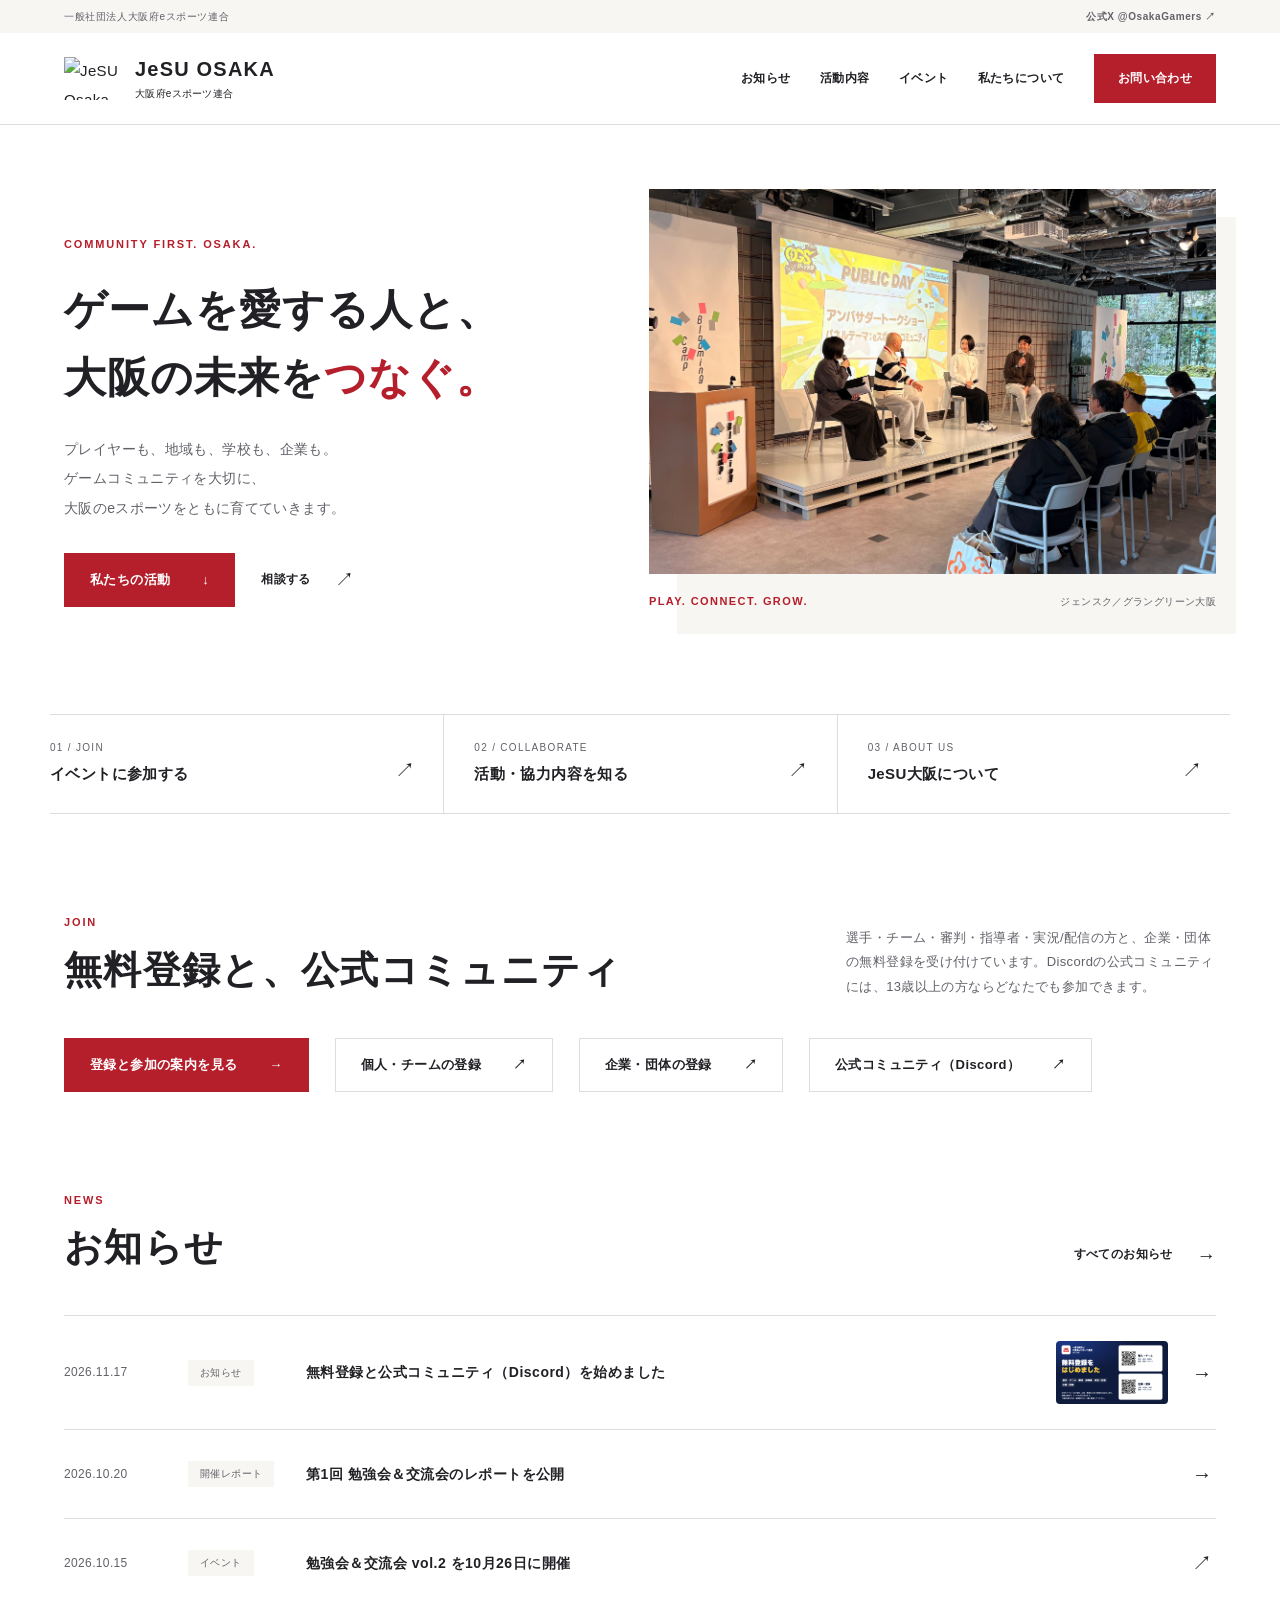
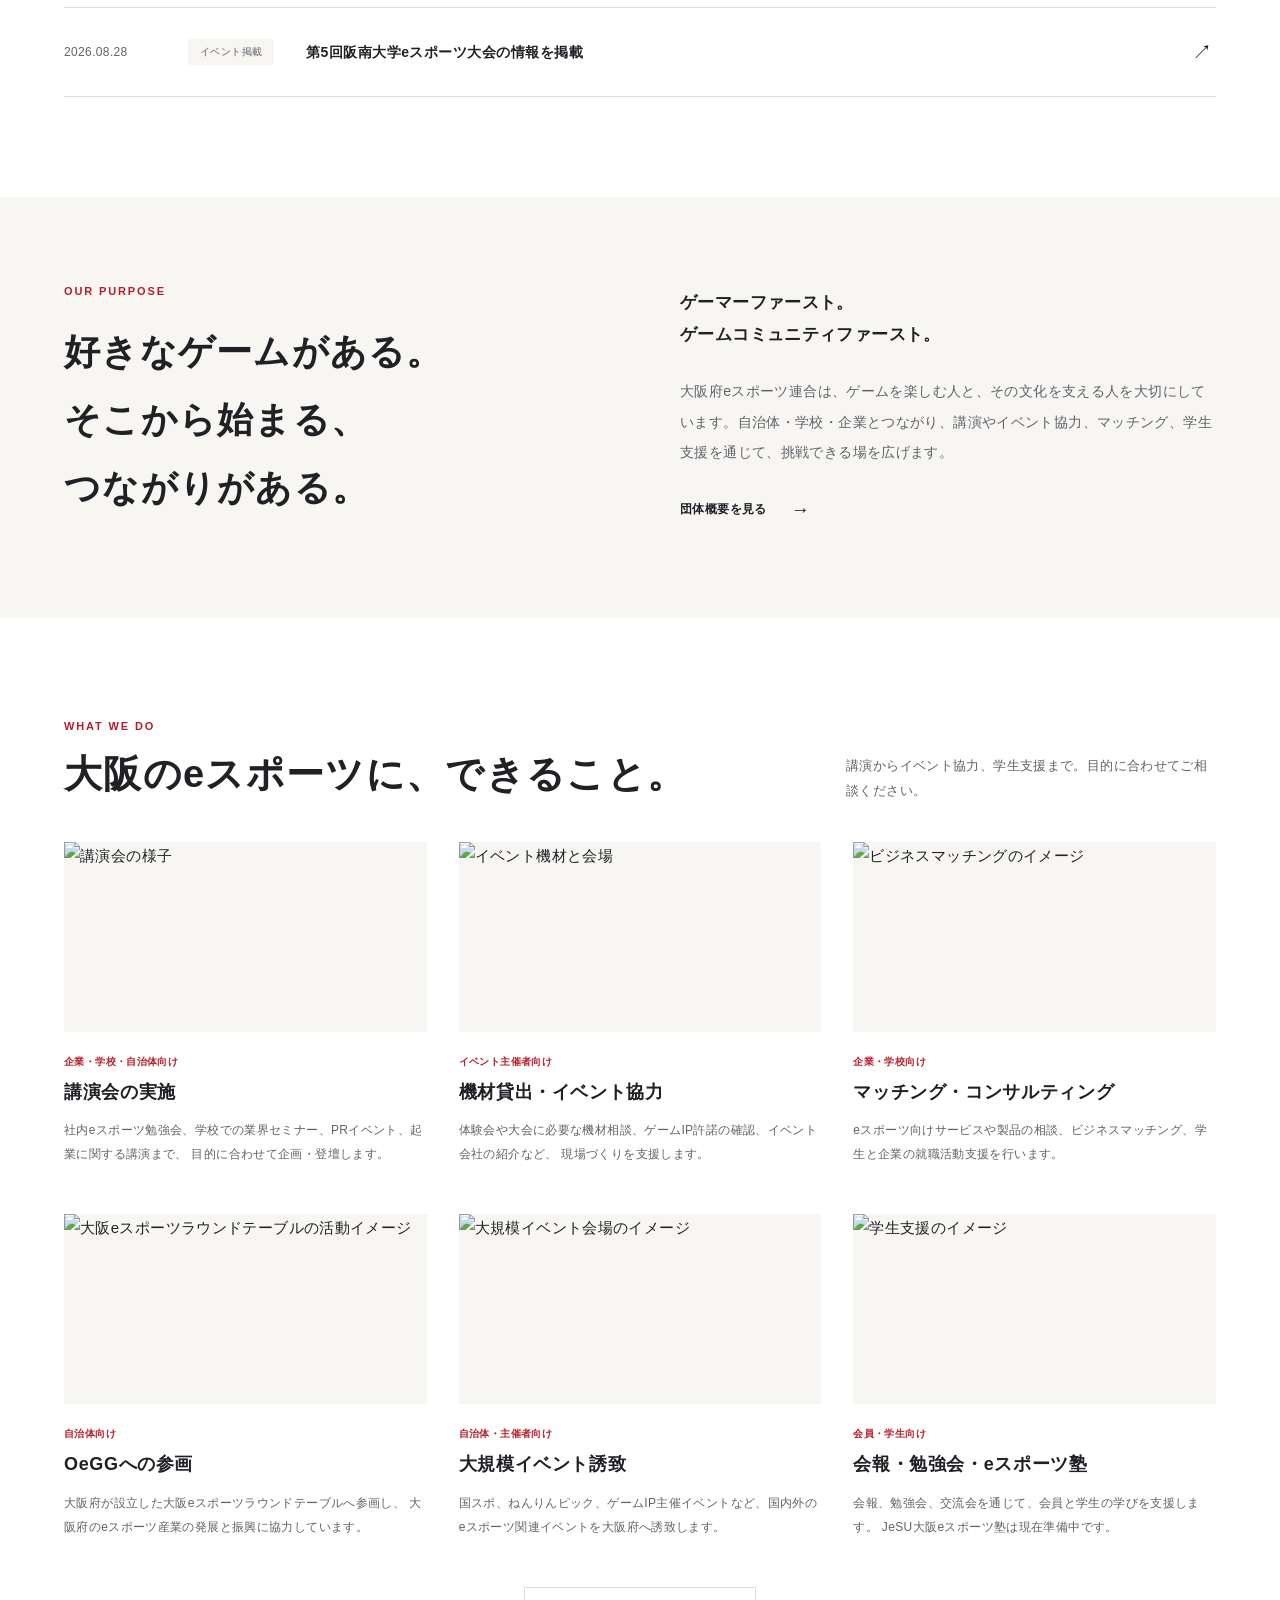
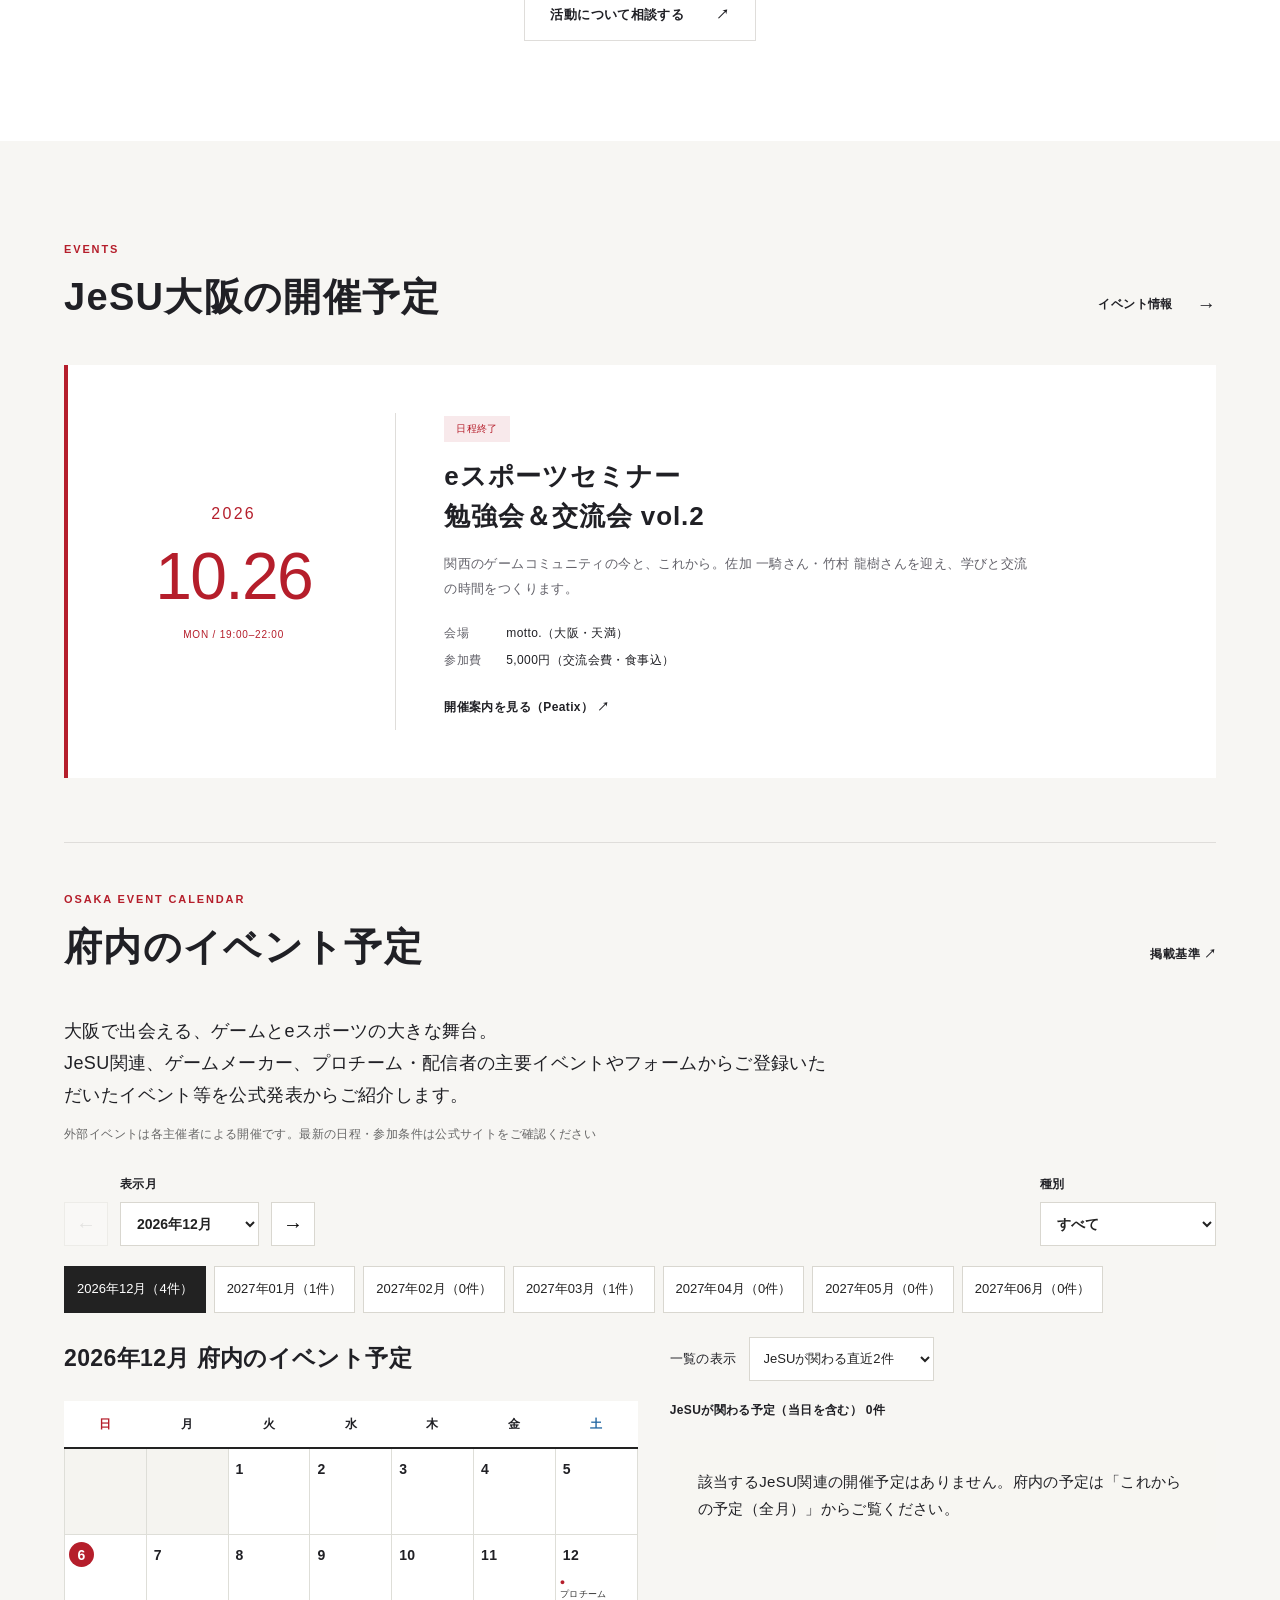
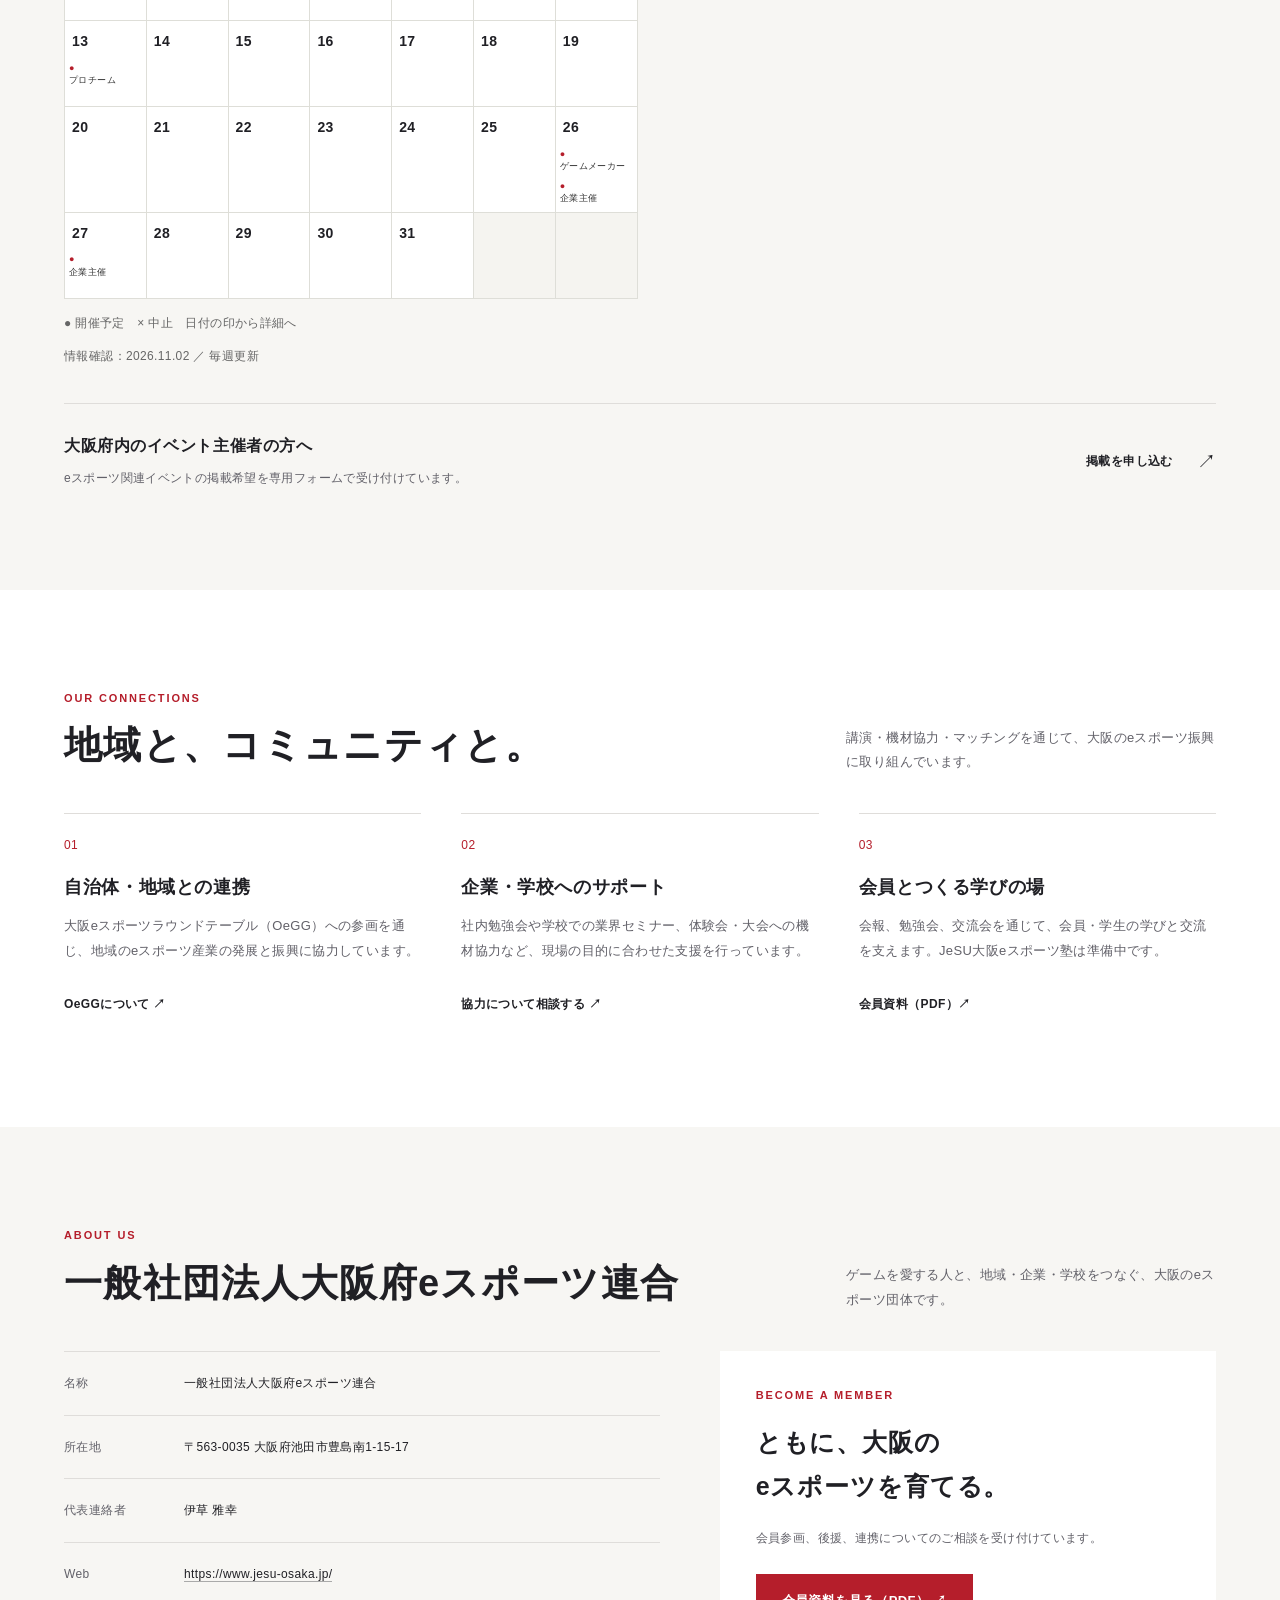
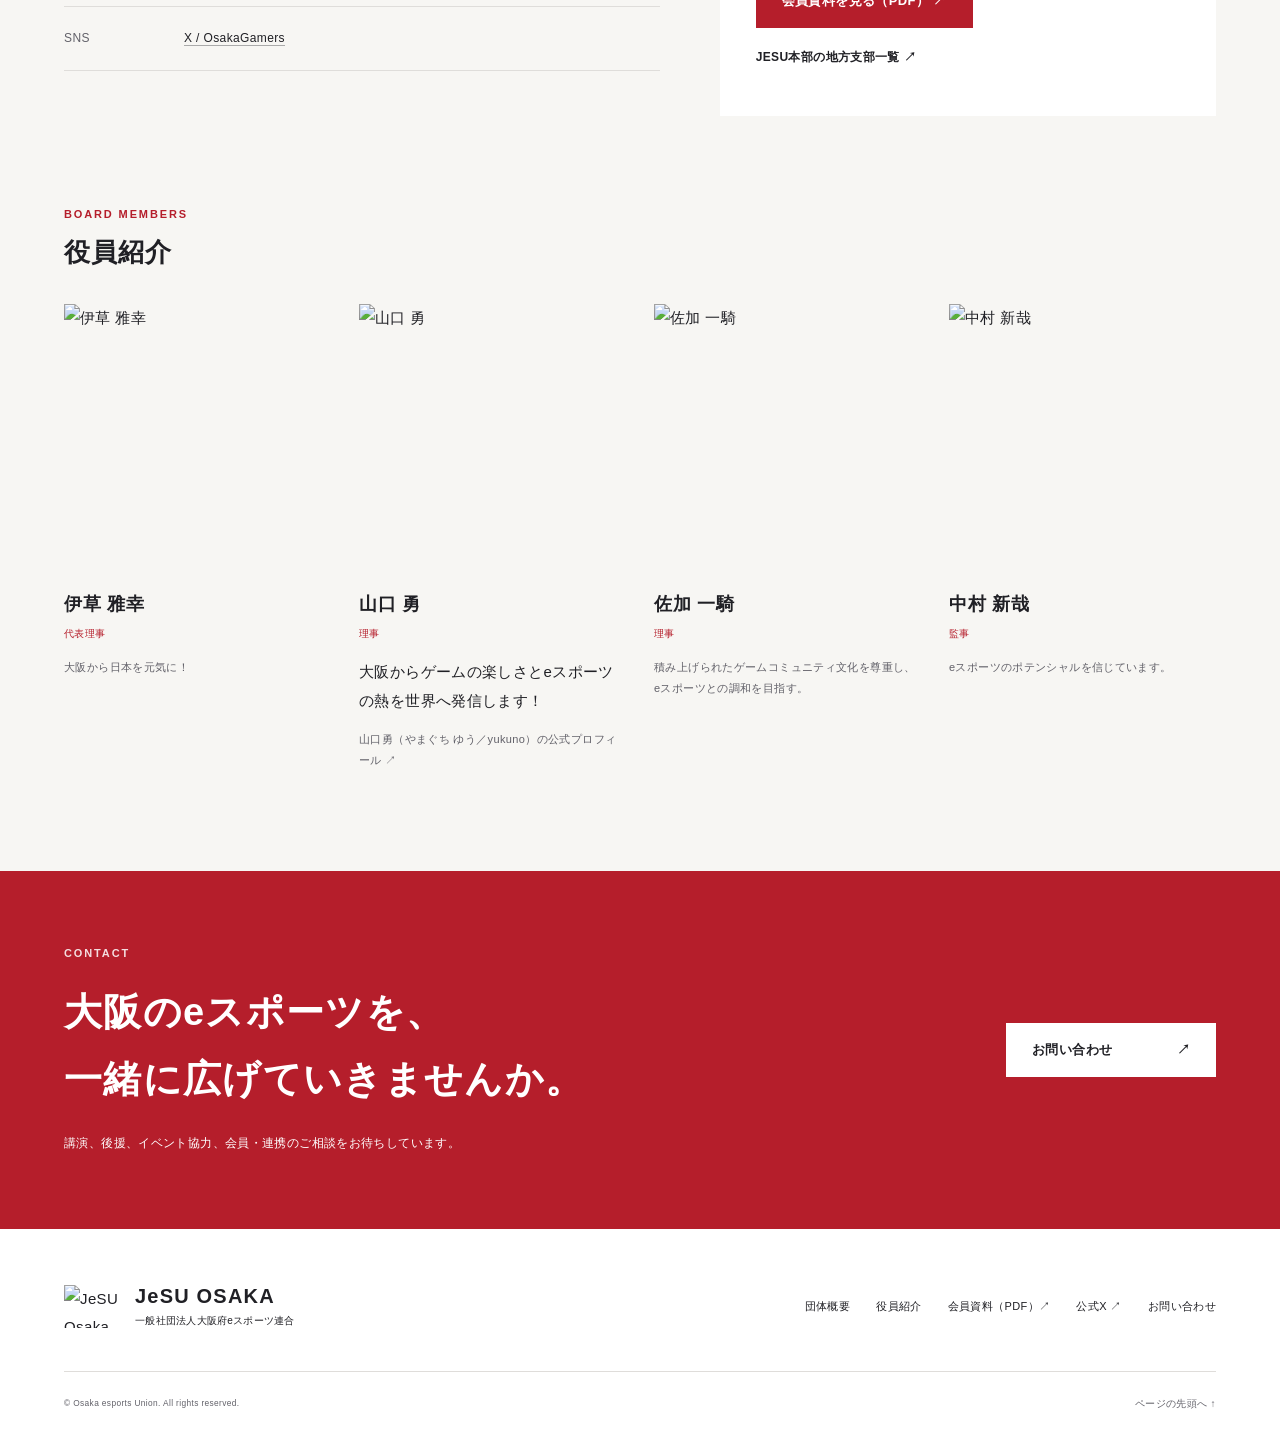
==== commit 1a66684a: "無料登録と公式コミュニティの記事・トップの案内をテスト表示 2026-11-17 14:00 公開予定のお知らせ記事（registration-start-20261117.html）、 お知らせ一覧" ====
--- a/index.html
+++ b/index.html
@@ -114,6 +114,23 @@
           ><b aria-hidden="true">↗</b></a
         >
       </div>
+      <section class="section" id="join">
+        <div class="section-heading">
+          <div>
+            <p class="eyebrow">JOIN</p>
+            <h2>無料登録と、公式コミュニティ</h2>
+          </div>
+          <p>
+            選手・チーム・審判・指導者・実況/配信の方と、企業・団体の無料登録を受け付けています。Discordの公式コミュニティには、13歳以上の方ならどなたでも参加できます。
+          </p>
+        </div>
+        <div class="hero-actions">
+          <a class="button primary" href="./registration-start-20261117.html">登録と参加の案内を見る <span aria-hidden="true">→</span></a
+          ><a class="button outline" href="https://docs.google.com/forms/d/e/1FAIpQLSdxMjnacjwWf_IFq7qer7wwZV2oJeO0UYrB3eNzHZrSv56ZHw/viewform" target="_blank" rel="noopener">個人・チームの登録 <span aria-hidden="true">↗</span></a
+          ><a class="button outline" href="https://docs.google.com/forms/d/e/1FAIpQLScGV-QQY8pA8uDFWoQLxiBB-zFck1VOwBPGlU88-v_ch6GBlw/viewform" target="_blank" rel="noopener">企業・団体の登録 <span aria-hidden="true">↗</span></a
+          ><a class="button outline" href="https://discord.gg/sen57cz7Dy" target="_blank" rel="noopener">公式コミュニティ（Discord） <span aria-hidden="true">↗</span></a>
+        </div>
+      </section>
       <section class="section" id="news">
         <div class="section-heading">
           <div>
@@ -125,6 +142,12 @@
           >
         </div>
         <div class="news-list">
+          <a class="news-row has-thumb" href="./registration-start-20261117.html"
+            ><time datetime="2026-11-17">2026.11.17</time
+            ><span class="tag neutral">お知らせ</span>
+            <h3>無料登録と公式コミュニティ（Discord）を始めました</h3>
+            <img class="news-thumb" src="./assets/registration-start-20261117.png" width="1200" height="675" alt="" loading="lazy" /><span class="row-arrow" aria-hidden="true">→</span></a
+          >
           <a class="news-row" href="./seminar-vol1-report.html"
             ><time datetime="2026-10-20">2026.10.20</time
             ><span class="tag neutral">開催レポート</span>
@@ -144,11 +167,6 @@
             ><time datetime="2026-08-28">2026.08.28</time
             ><span class="tag neutral">イベント掲載</span>
             <h3>第5回阪南大学eスポーツ大会の情報を掲載</h3>
-            <span class="row-arrow" aria-hidden="true">↗</span></a
-          ><a class="news-row" href="./joshin-news.html"
-            ><time datetime="2026-07-01">2026.07.01</time
-            ><span class="tag neutral">会員情報</span>
-            <h3>株式会社Joshinが賛助会員に加入</h3>
             <span class="row-arrow" aria-hidden="true">↗</span></a
           >
         </div>
--- a/styles.css
+++ b/styles.css
@@ -2169,3 +2169,12 @@
 .calendar-list-scope { display:flex; flex-wrap:wrap; align-items:center; gap:12px; font-size:13px; margin-bottom:18px; }
 .calendar-list-scope select { background:#fff; color:#222; border:1px solid #d9d7d0; padding:10px; min-height:44px; font:inherit; max-width:100%; }
 .local-event-reference { background:#f2efea; padding:24px; }
+
+/* 2026-11-17 お知らせ一覧の表紙の小さな画像・トップの登録案内（A1） */
+.news-row.has-thumb {grid-template-columns: 100px 94px 1fr 112px 24px;}
+.news-row .news-thumb {display:block;width:112px;height:auto;border-radius:4px;}
+#join {padding-bottom: 0;}
+@media (max-width: 700px) {
+  .news-row.has-thumb {grid-template-columns: 92px 1fr 18px;}
+  .news-row .news-thumb {grid-column: 1/3; grid-row: 3; width: 160px;}
+}
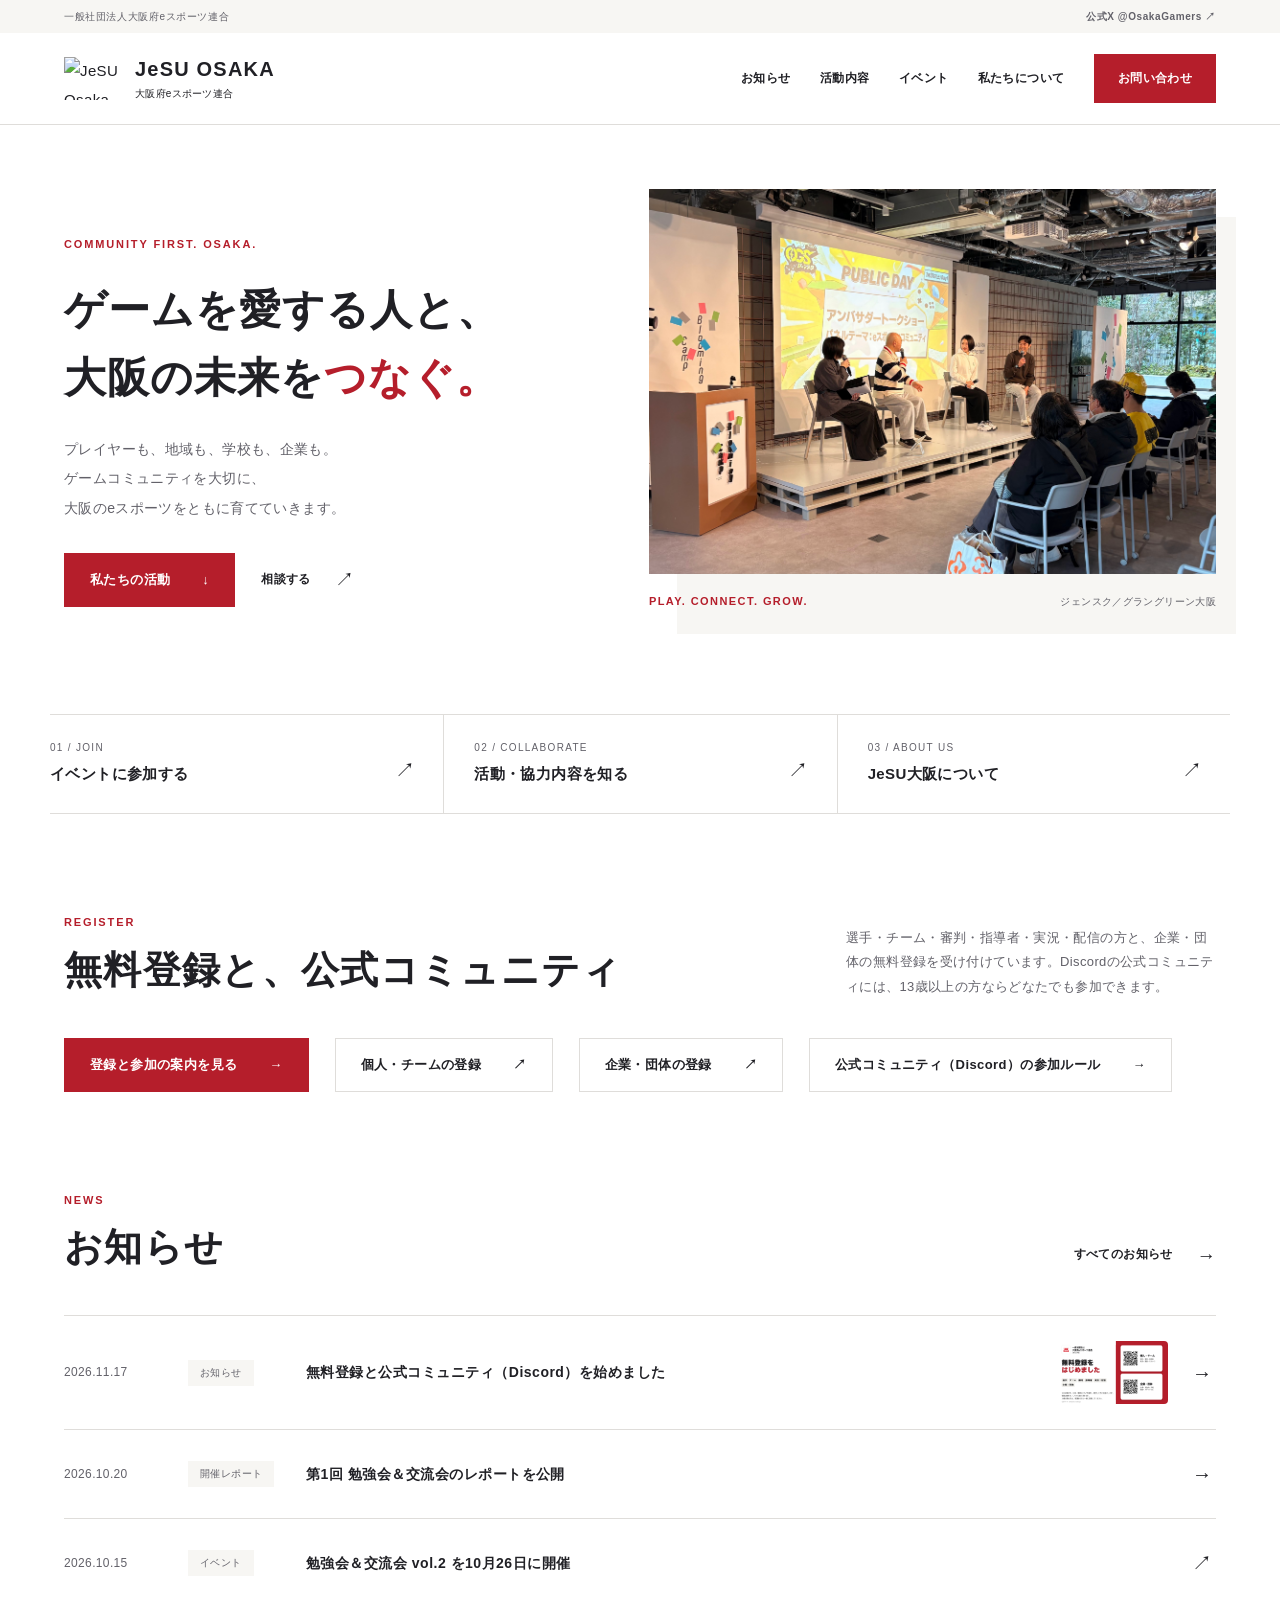
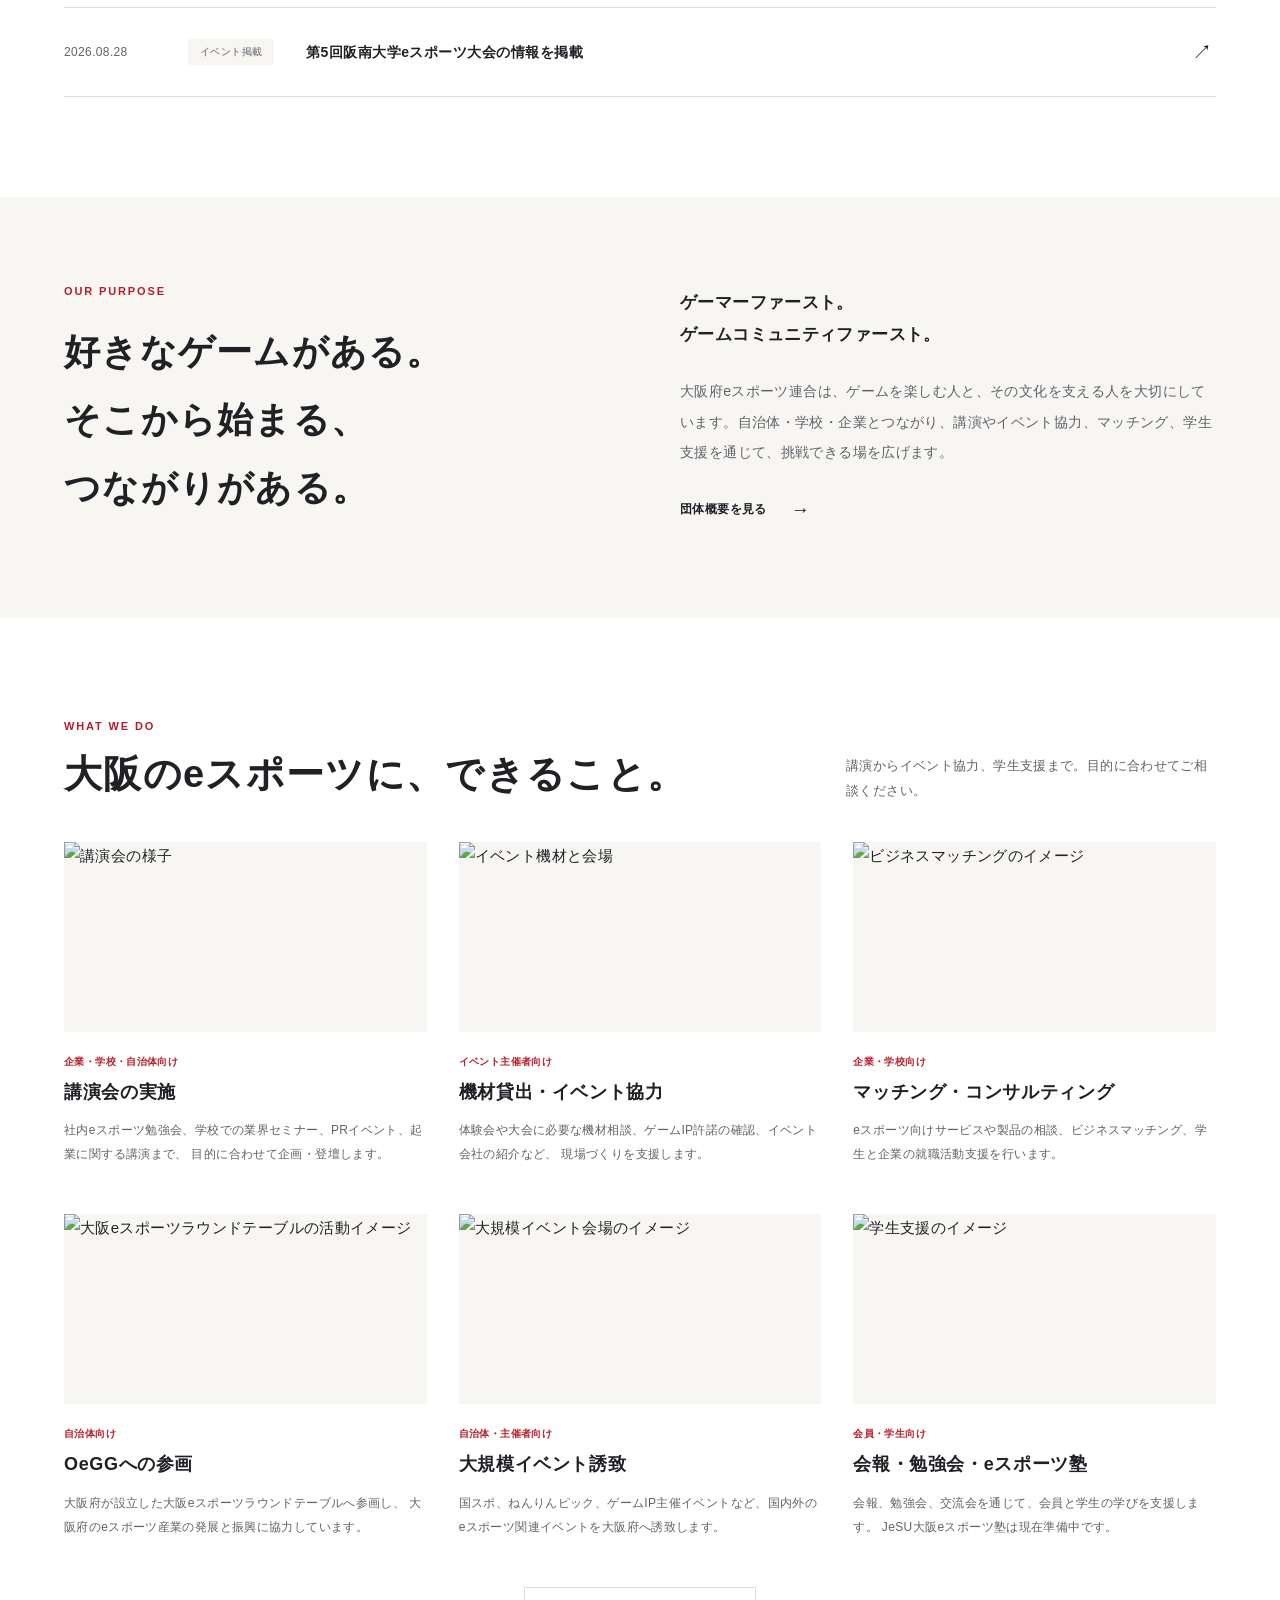
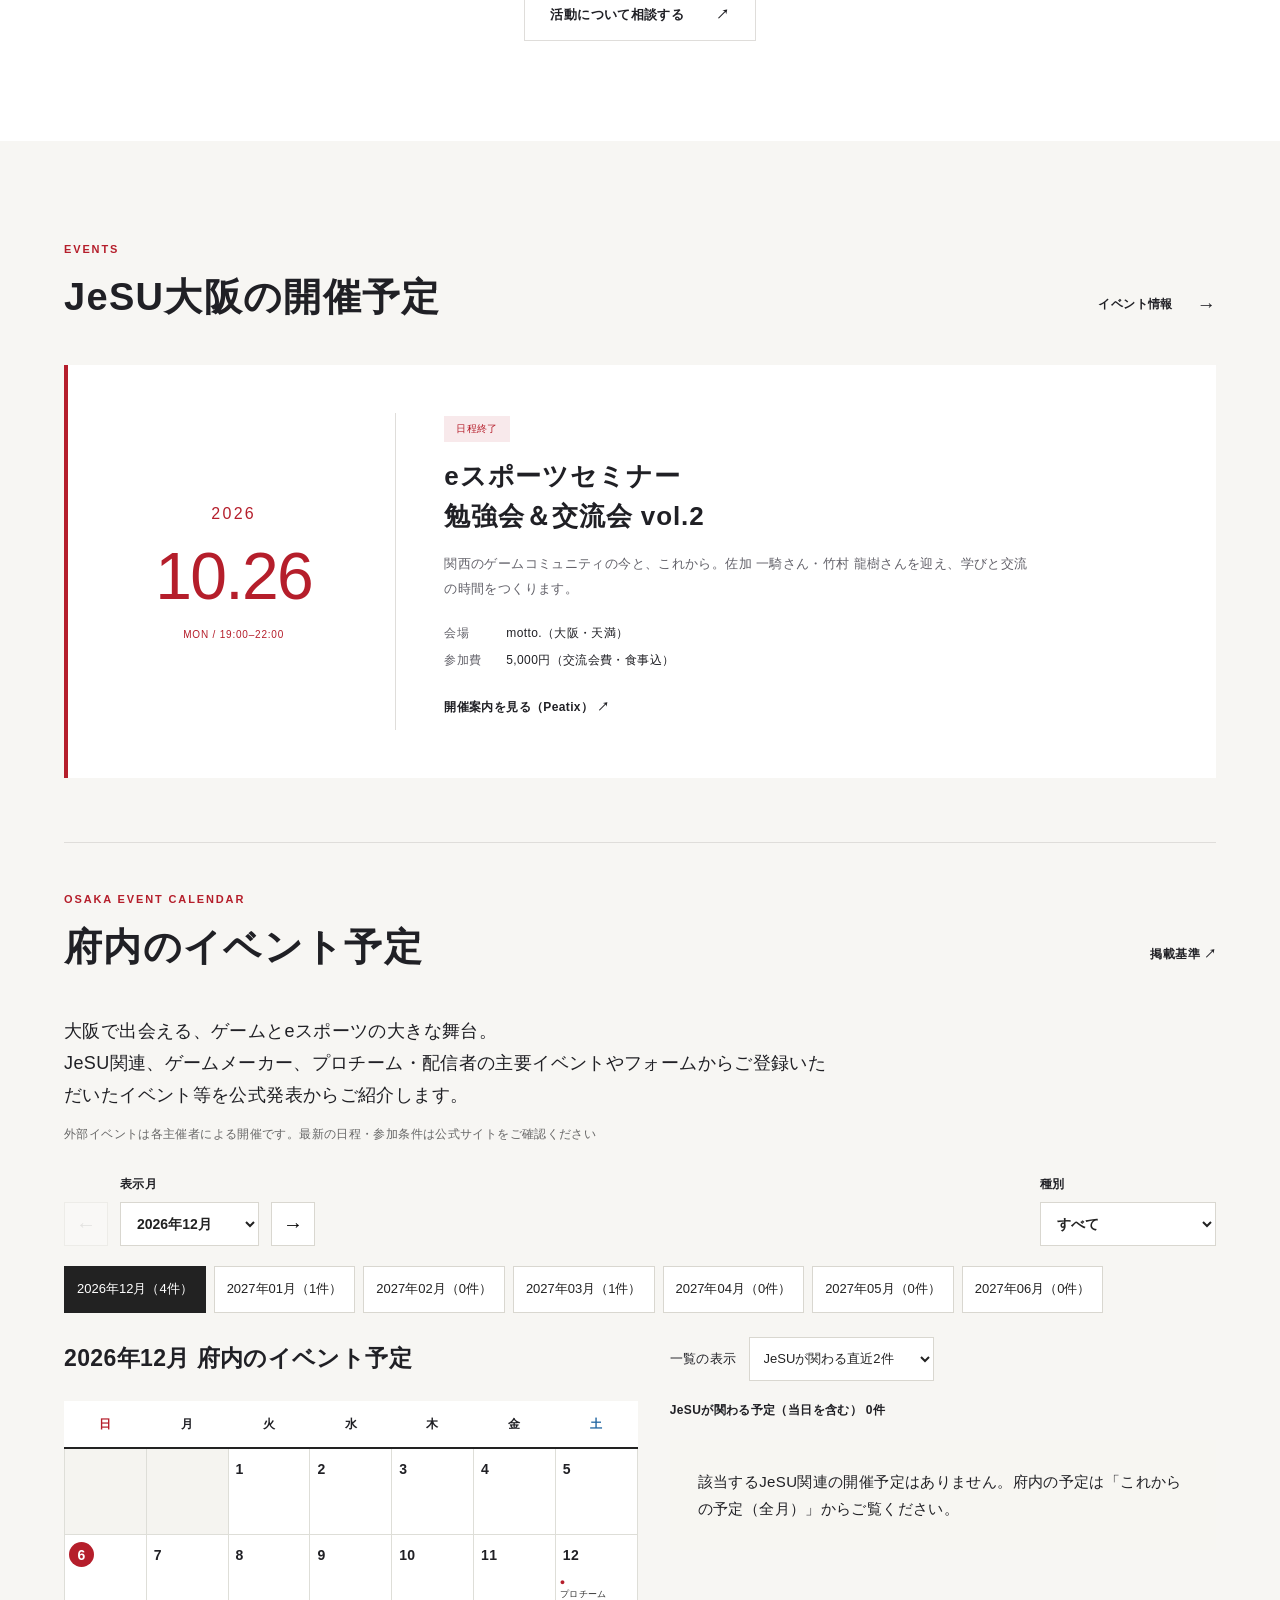
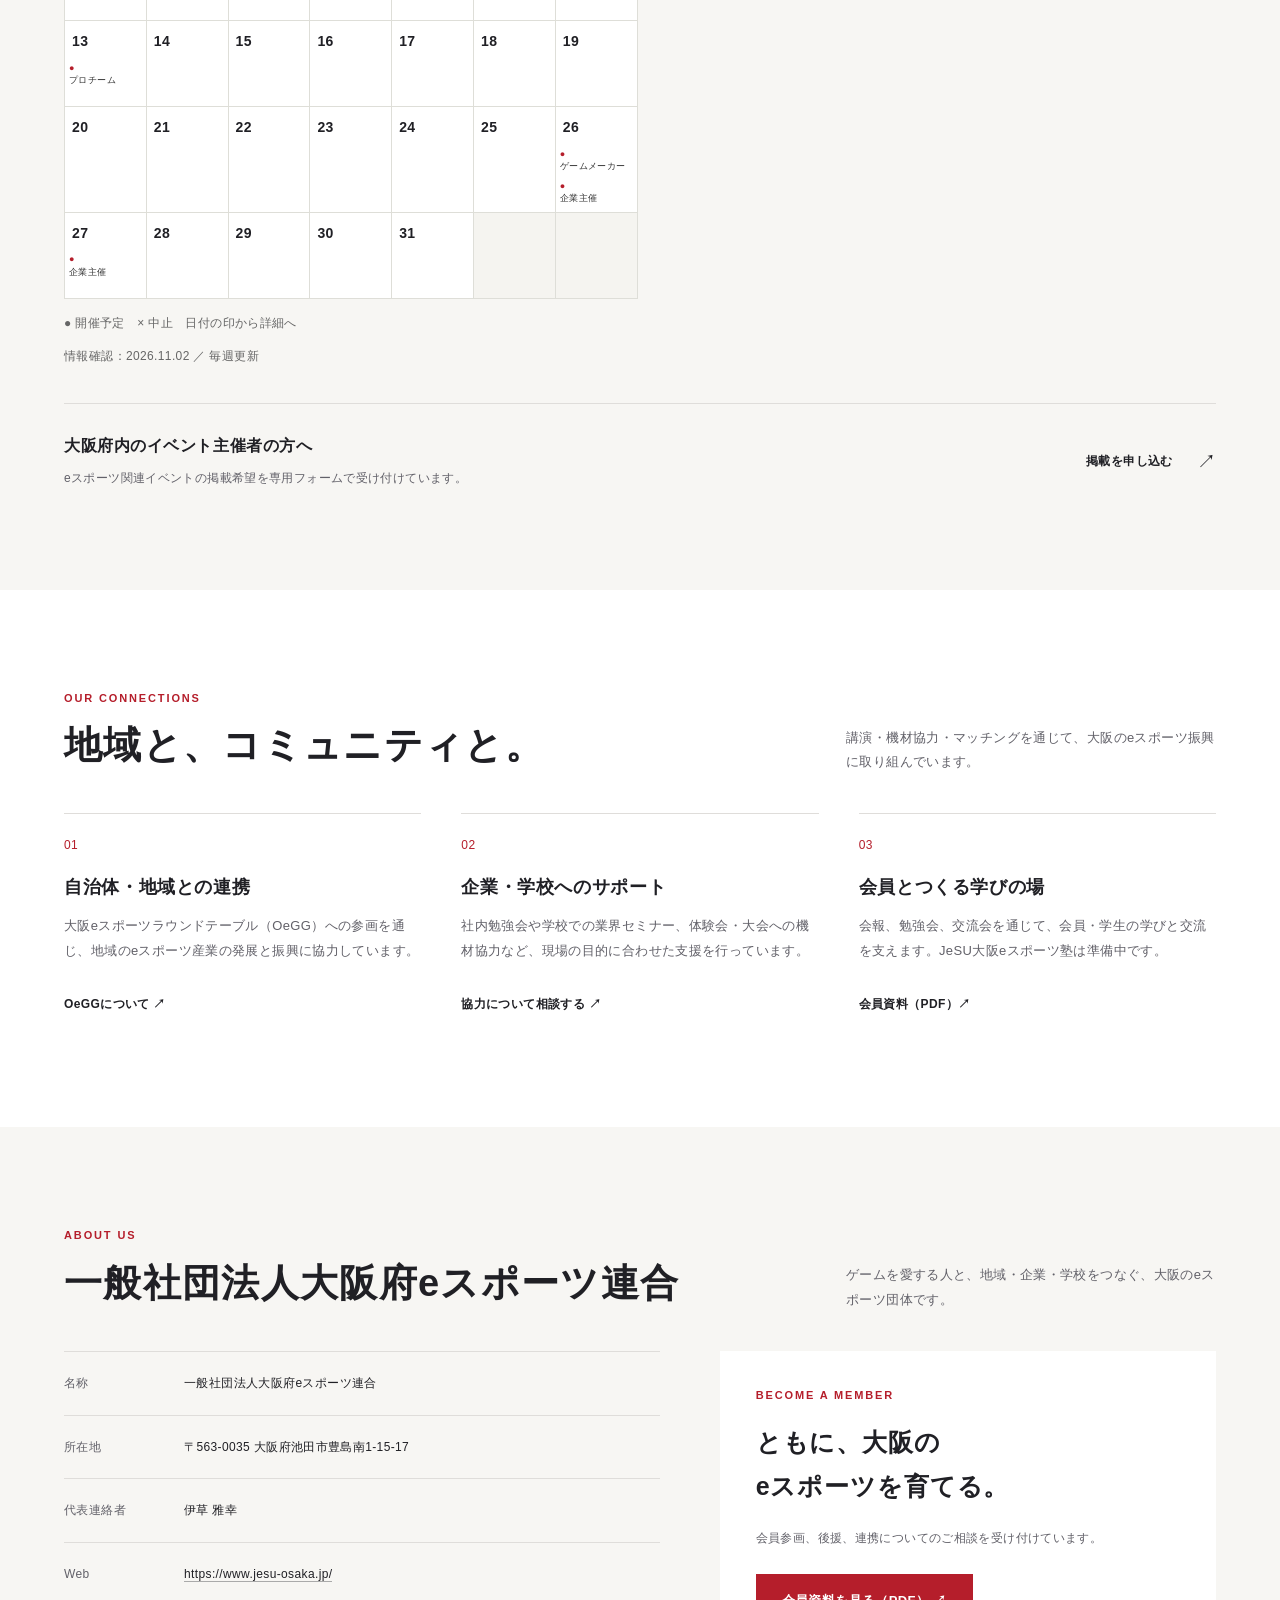
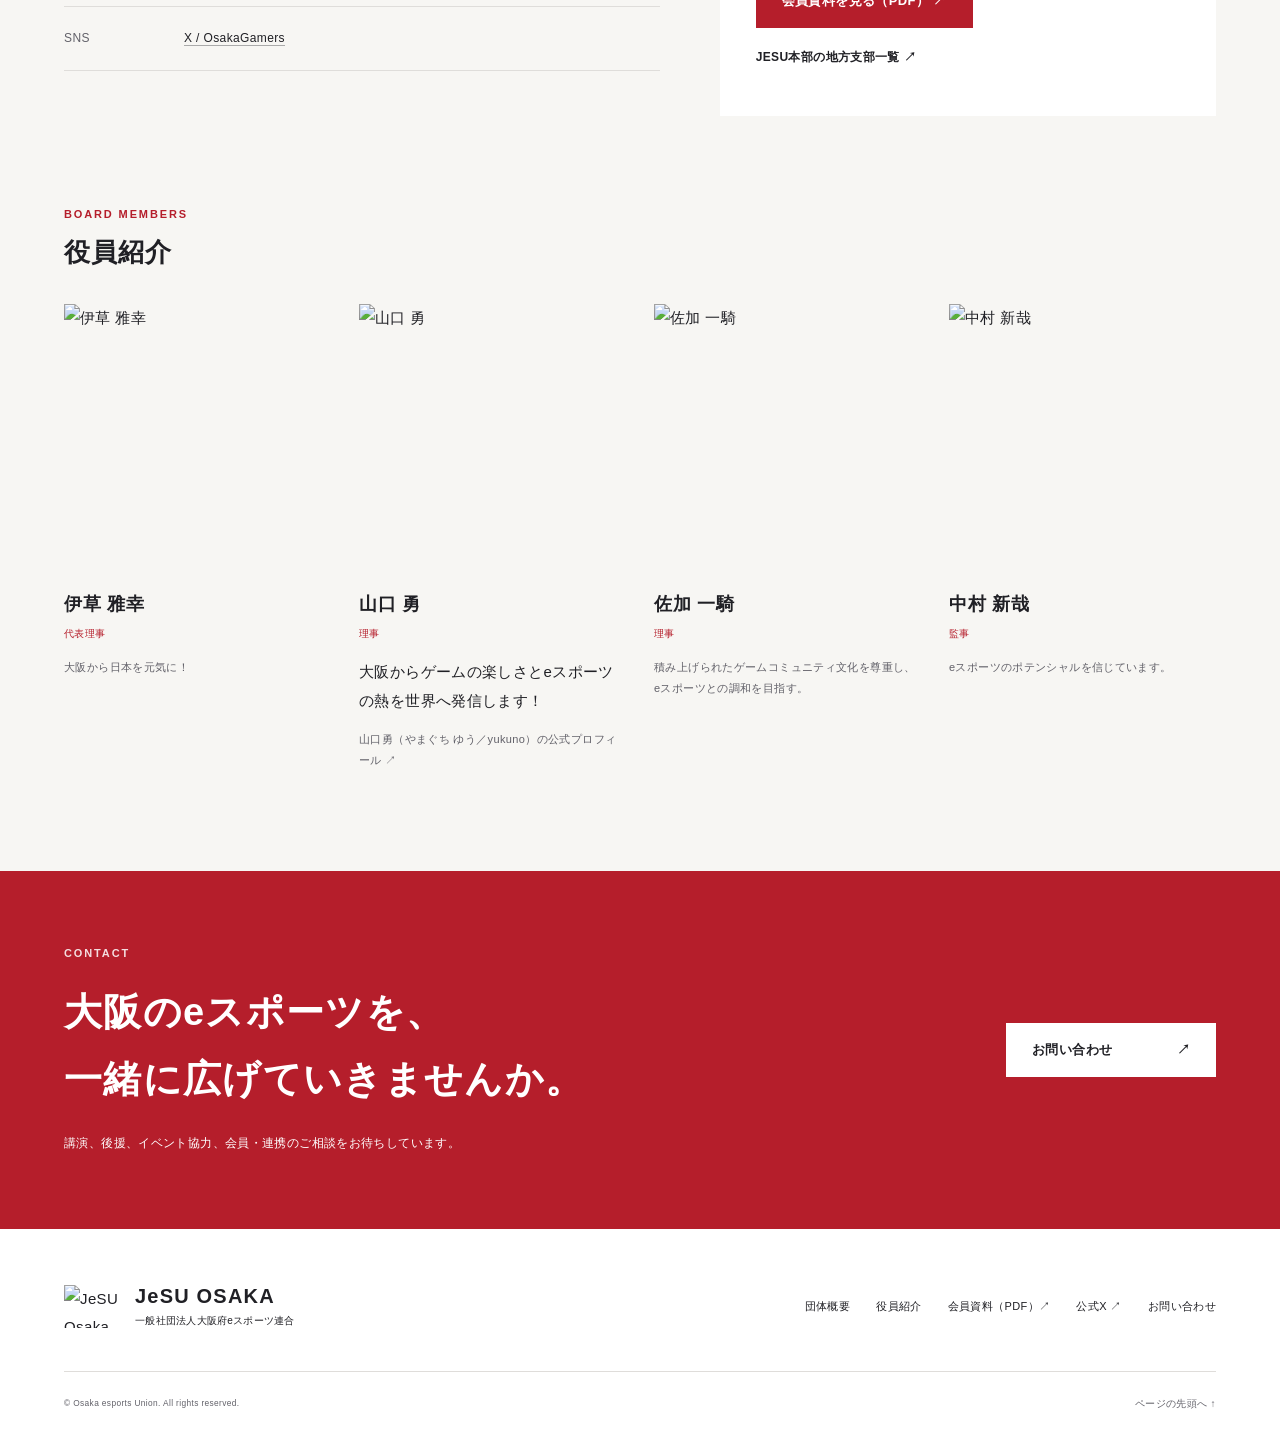
==== commit 628dd534: "登録開始の記事：レビュー指摘を反映した確認版 Co-Authored-By: Claude Opus 5.5 <noreply@anthropic.com>" ====
--- a/index.html
+++ b/index.html
@@ -117,18 +117,18 @@
       <section class="section" id="join">
         <div class="section-heading">
           <div>
-            <p class="eyebrow">JOIN</p>
+            <p class="eyebrow">REGISTER</p>
             <h2>無料登録と、公式コミュニティ</h2>
           </div>
           <p>
-            選手・チーム・審判・指導者・実況/配信の方と、企業・団体の無料登録を受け付けています。Discordの公式コミュニティには、13歳以上の方ならどなたでも参加できます。
+            選手・チーム・審判・指導者・実況・配信の方と、企業・団体の無料登録を受け付けています。Discordの公式コミュニティには、13歳以上の方ならどなたでも参加できます。
           </p>
         </div>
         <div class="hero-actions">
           <a class="button primary" href="./registration-start-20261117.html">登録と参加の案内を見る <span aria-hidden="true">→</span></a
           ><a class="button outline" href="https://docs.google.com/forms/d/e/1FAIpQLSdxMjnacjwWf_IFq7qer7wwZV2oJeO0UYrB3eNzHZrSv56ZHw/viewform" target="_blank" rel="noopener">個人・チームの登録 <span aria-hidden="true">↗</span></a
           ><a class="button outline" href="https://docs.google.com/forms/d/e/1FAIpQLScGV-QQY8pA8uDFWoQLxiBB-zFck1VOwBPGlU88-v_ch6GBlw/viewform" target="_blank" rel="noopener">企業・団体の登録 <span aria-hidden="true">↗</span></a
-          ><a class="button outline" href="https://discord.gg/sen57cz7Dy" target="_blank" rel="noopener">公式コミュニティ（Discord） <span aria-hidden="true">↗</span></a>
+          ><a class="button outline" href="./registration-start-20261117.html#community">公式コミュニティ（Discord）の参加ルール <span aria-hidden="true">→</span></a>
         </div>
       </section>
       <section class="section" id="news">
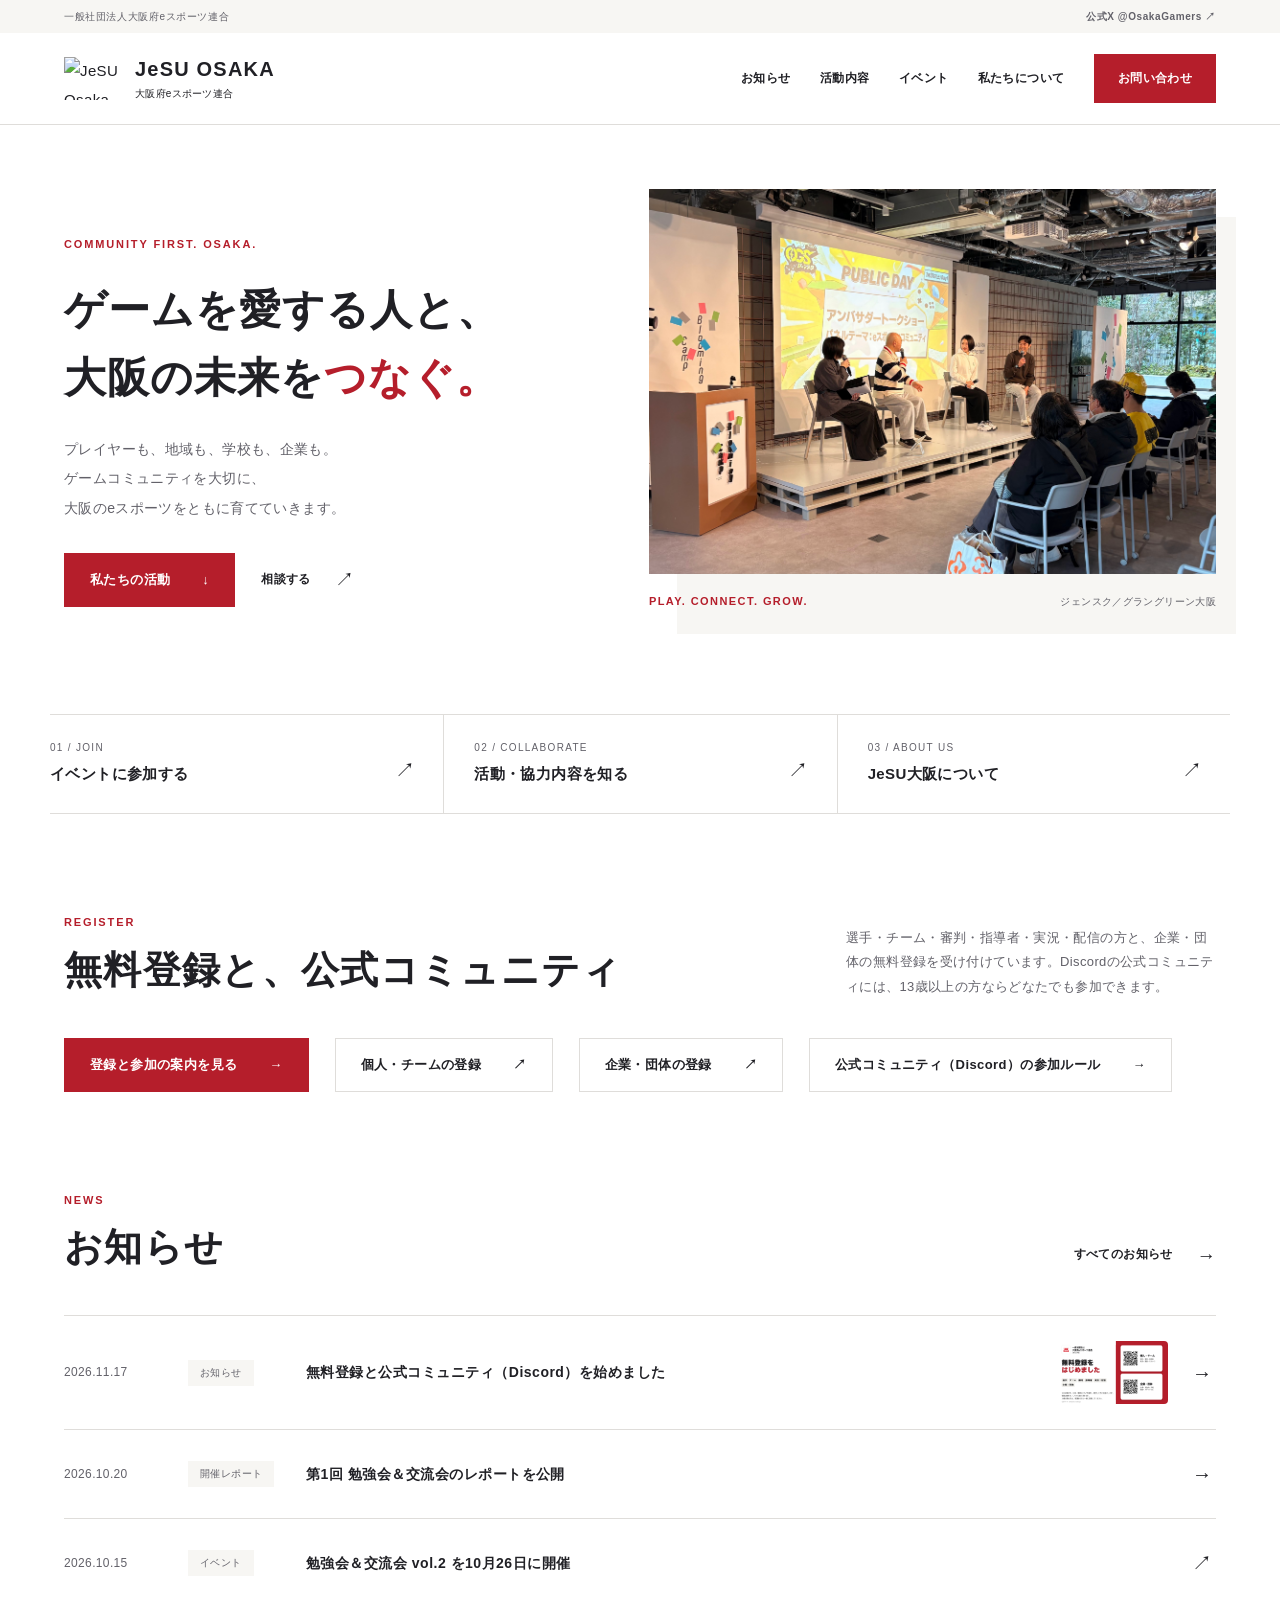
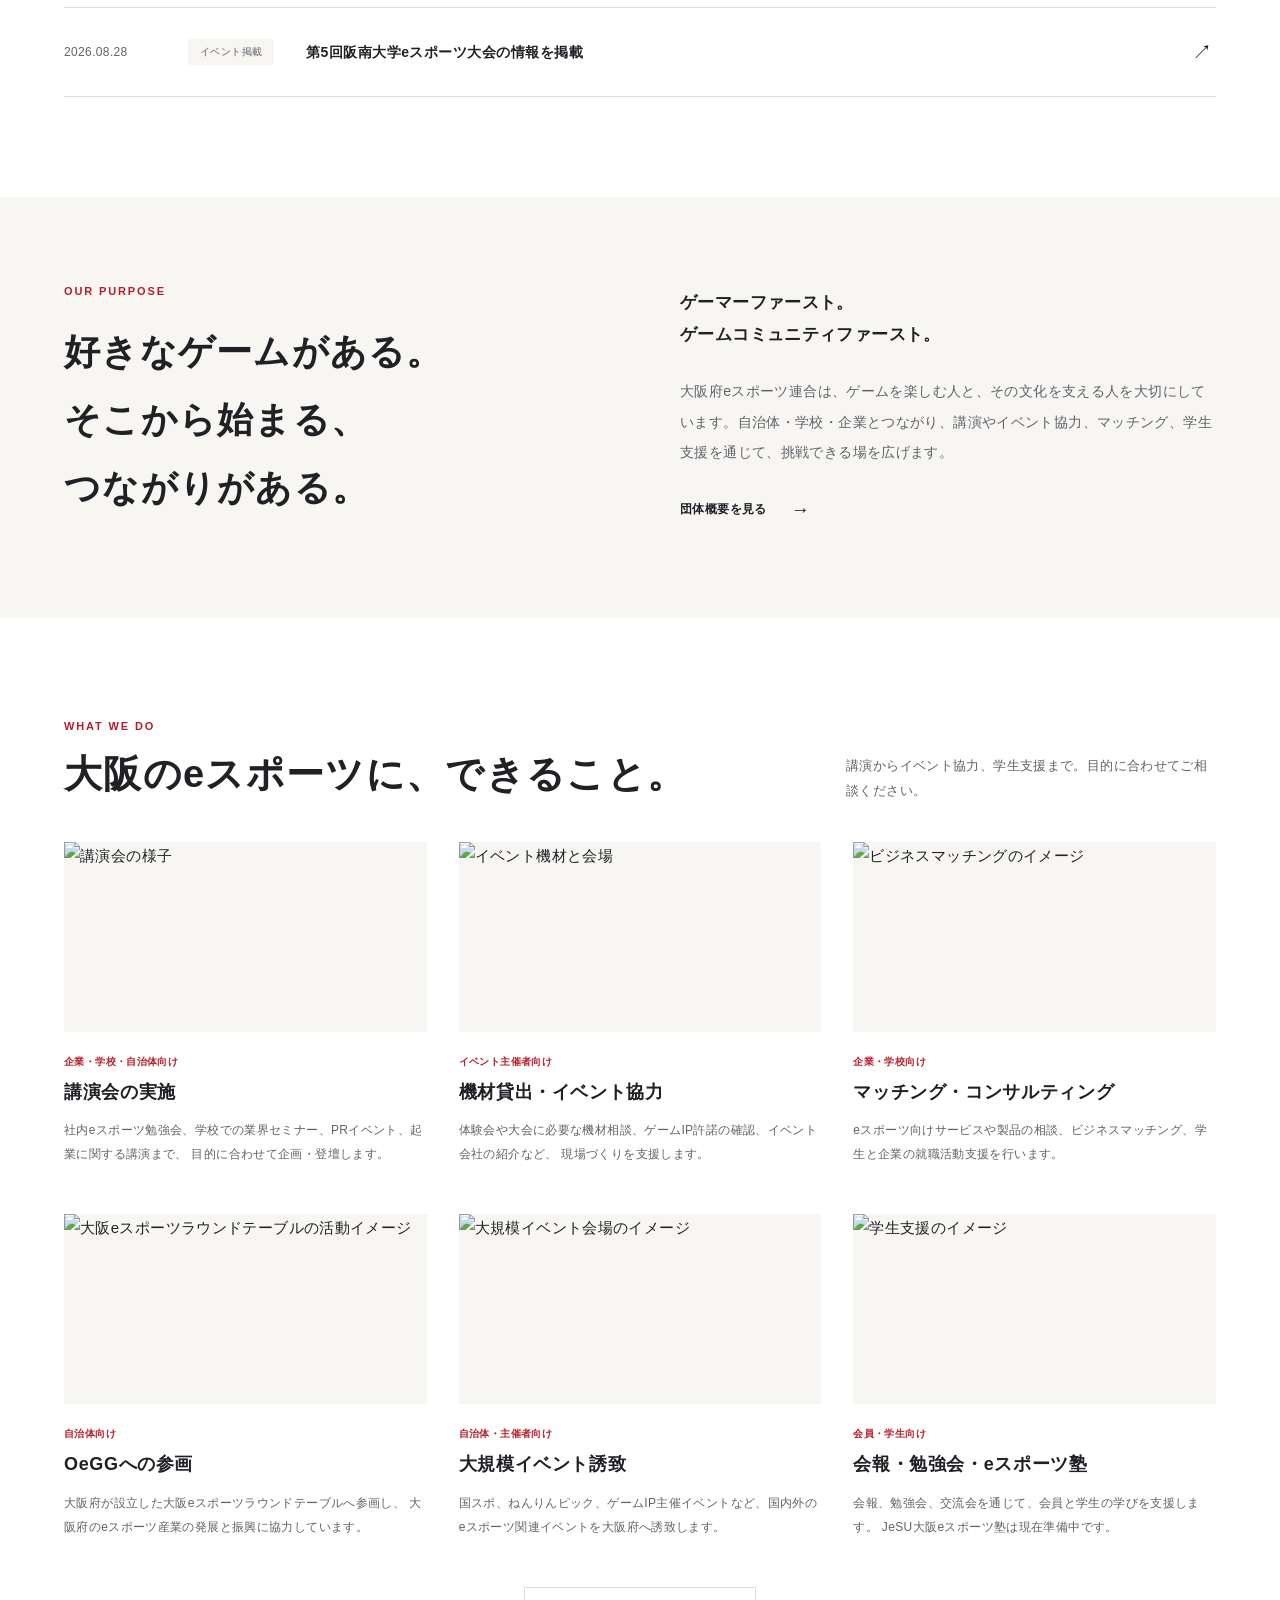
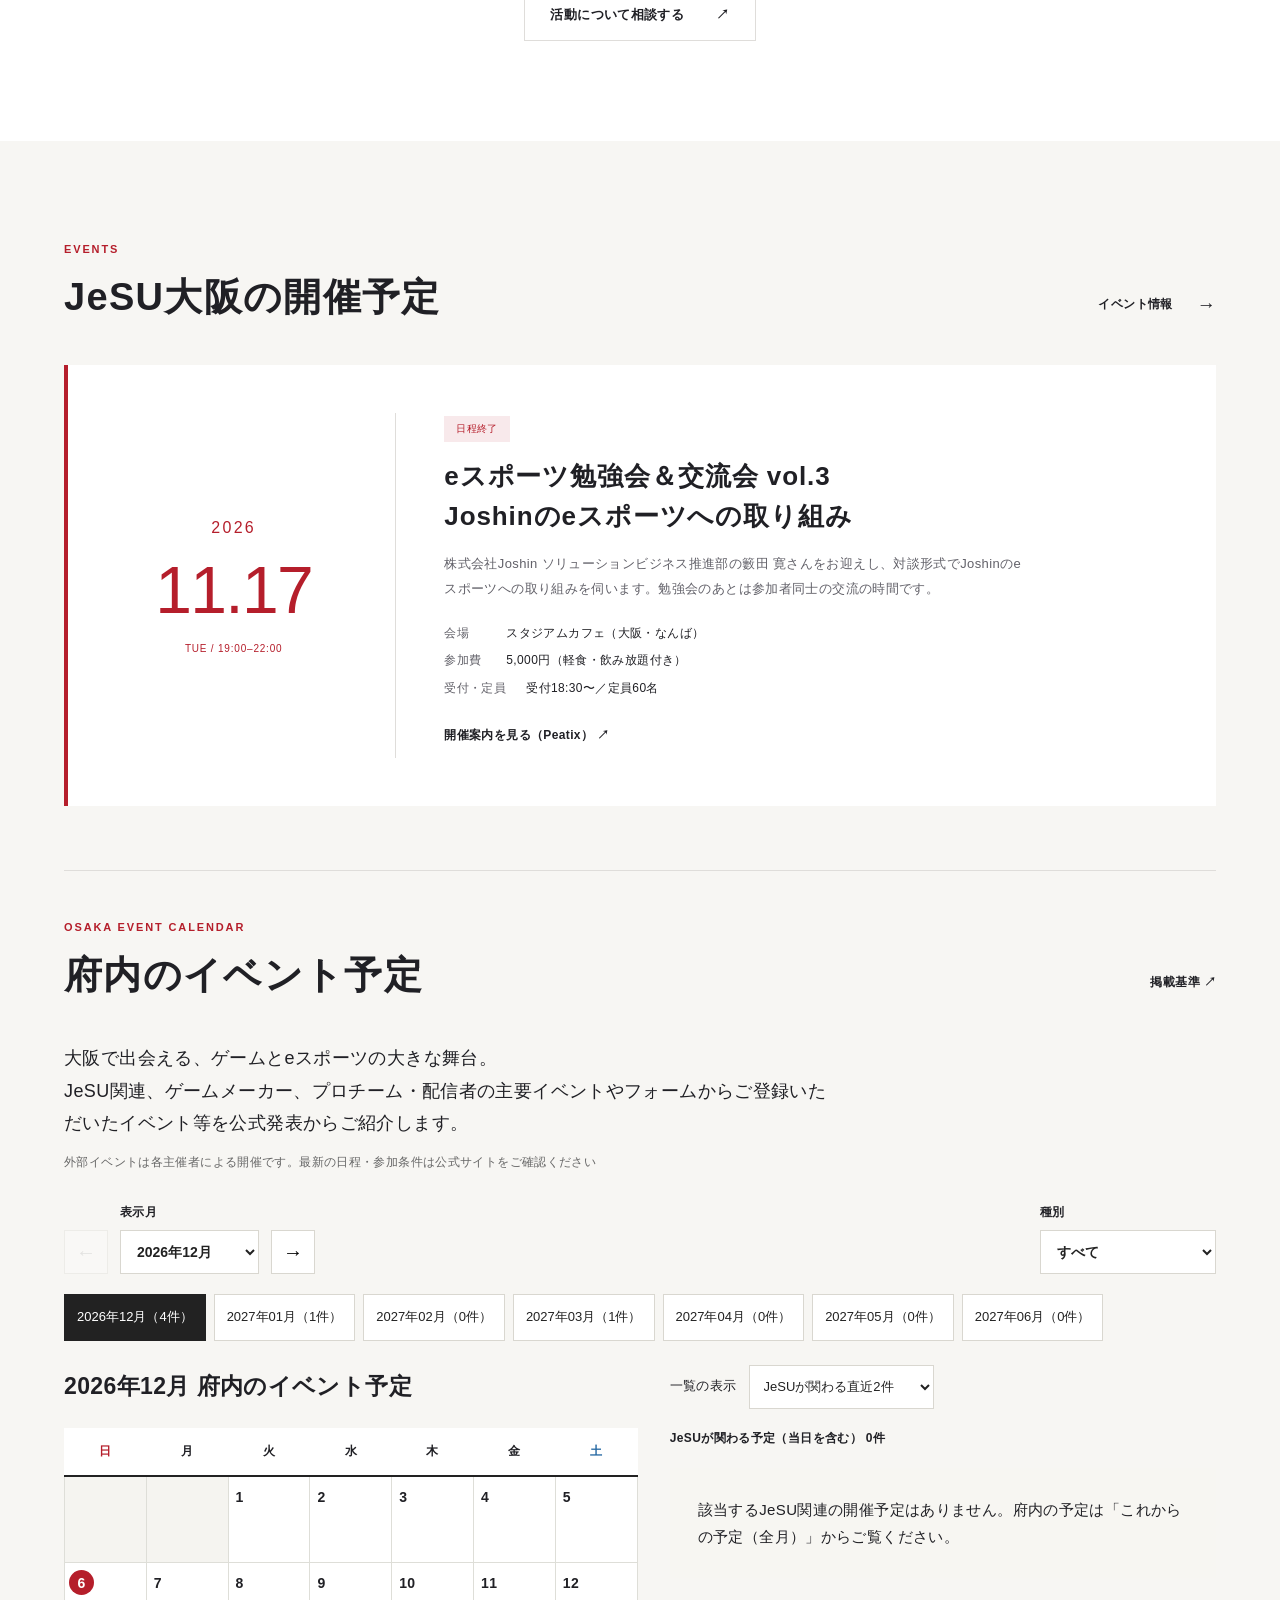
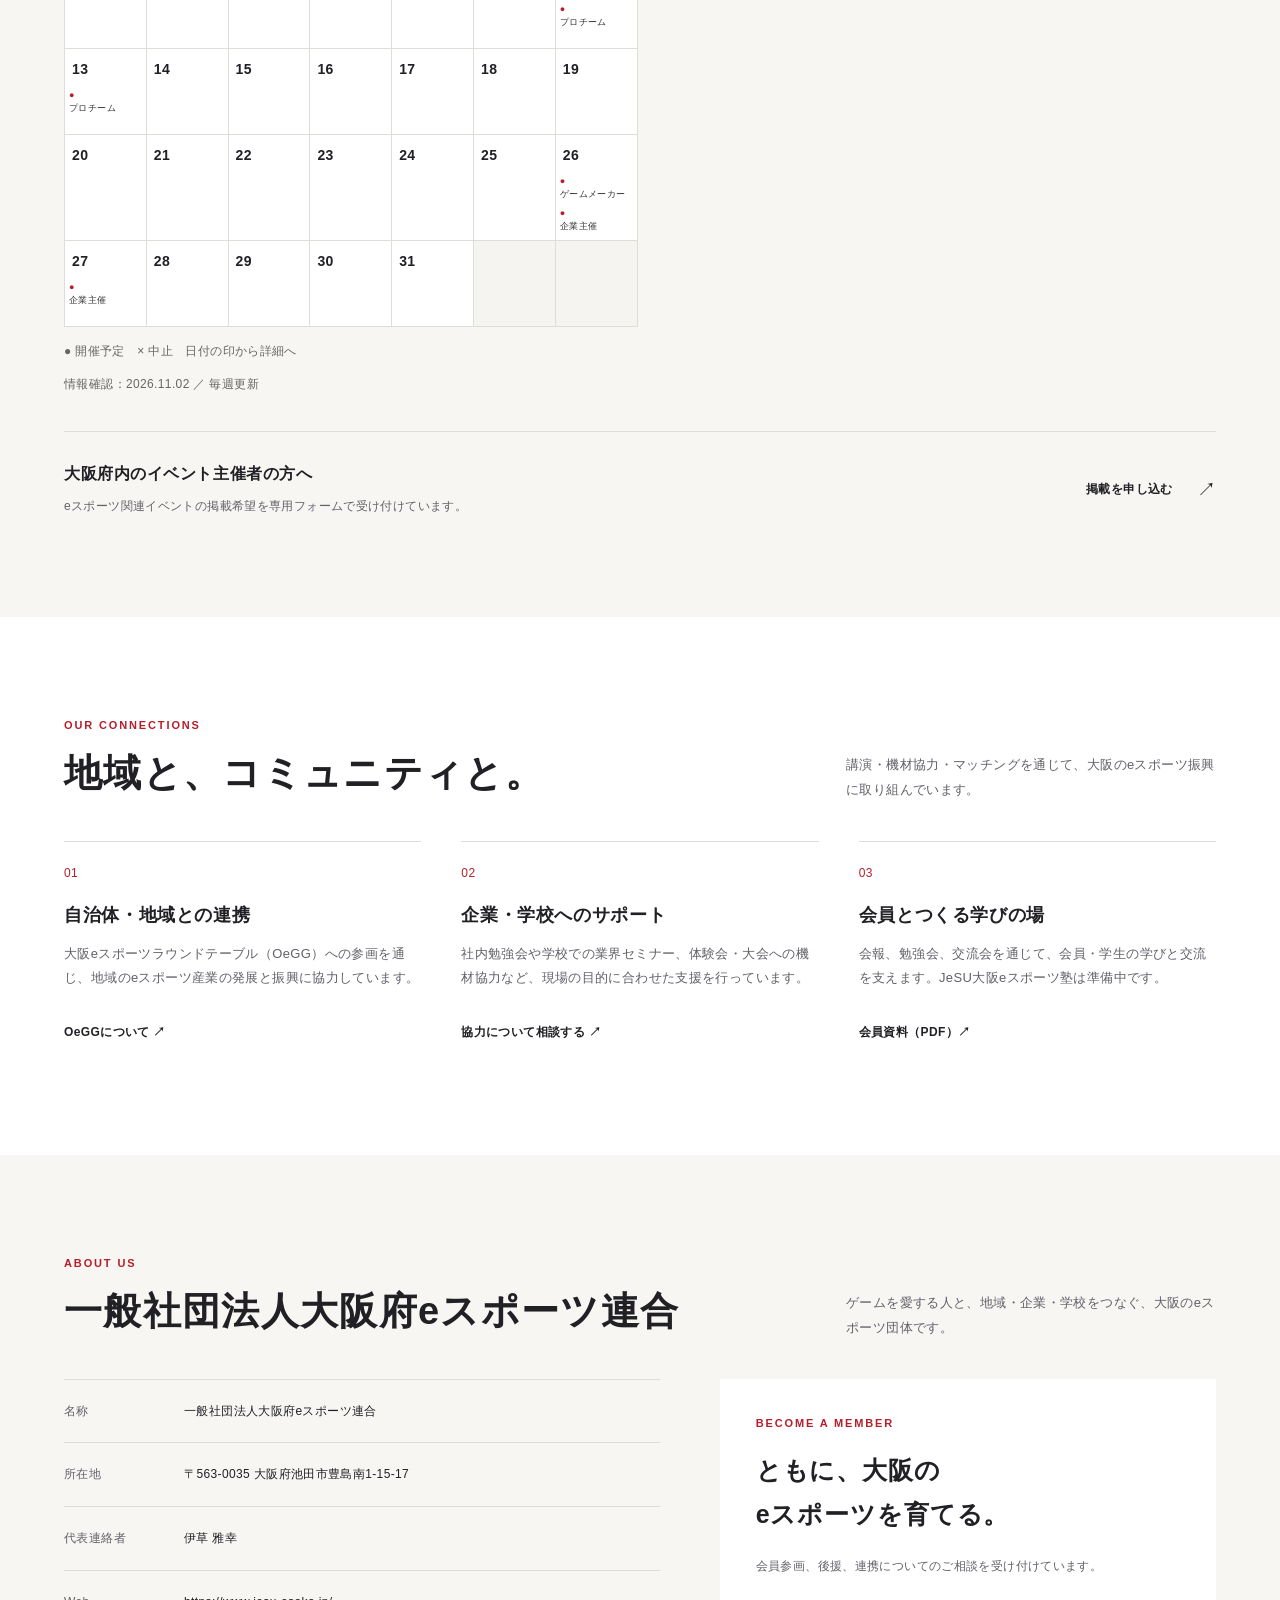
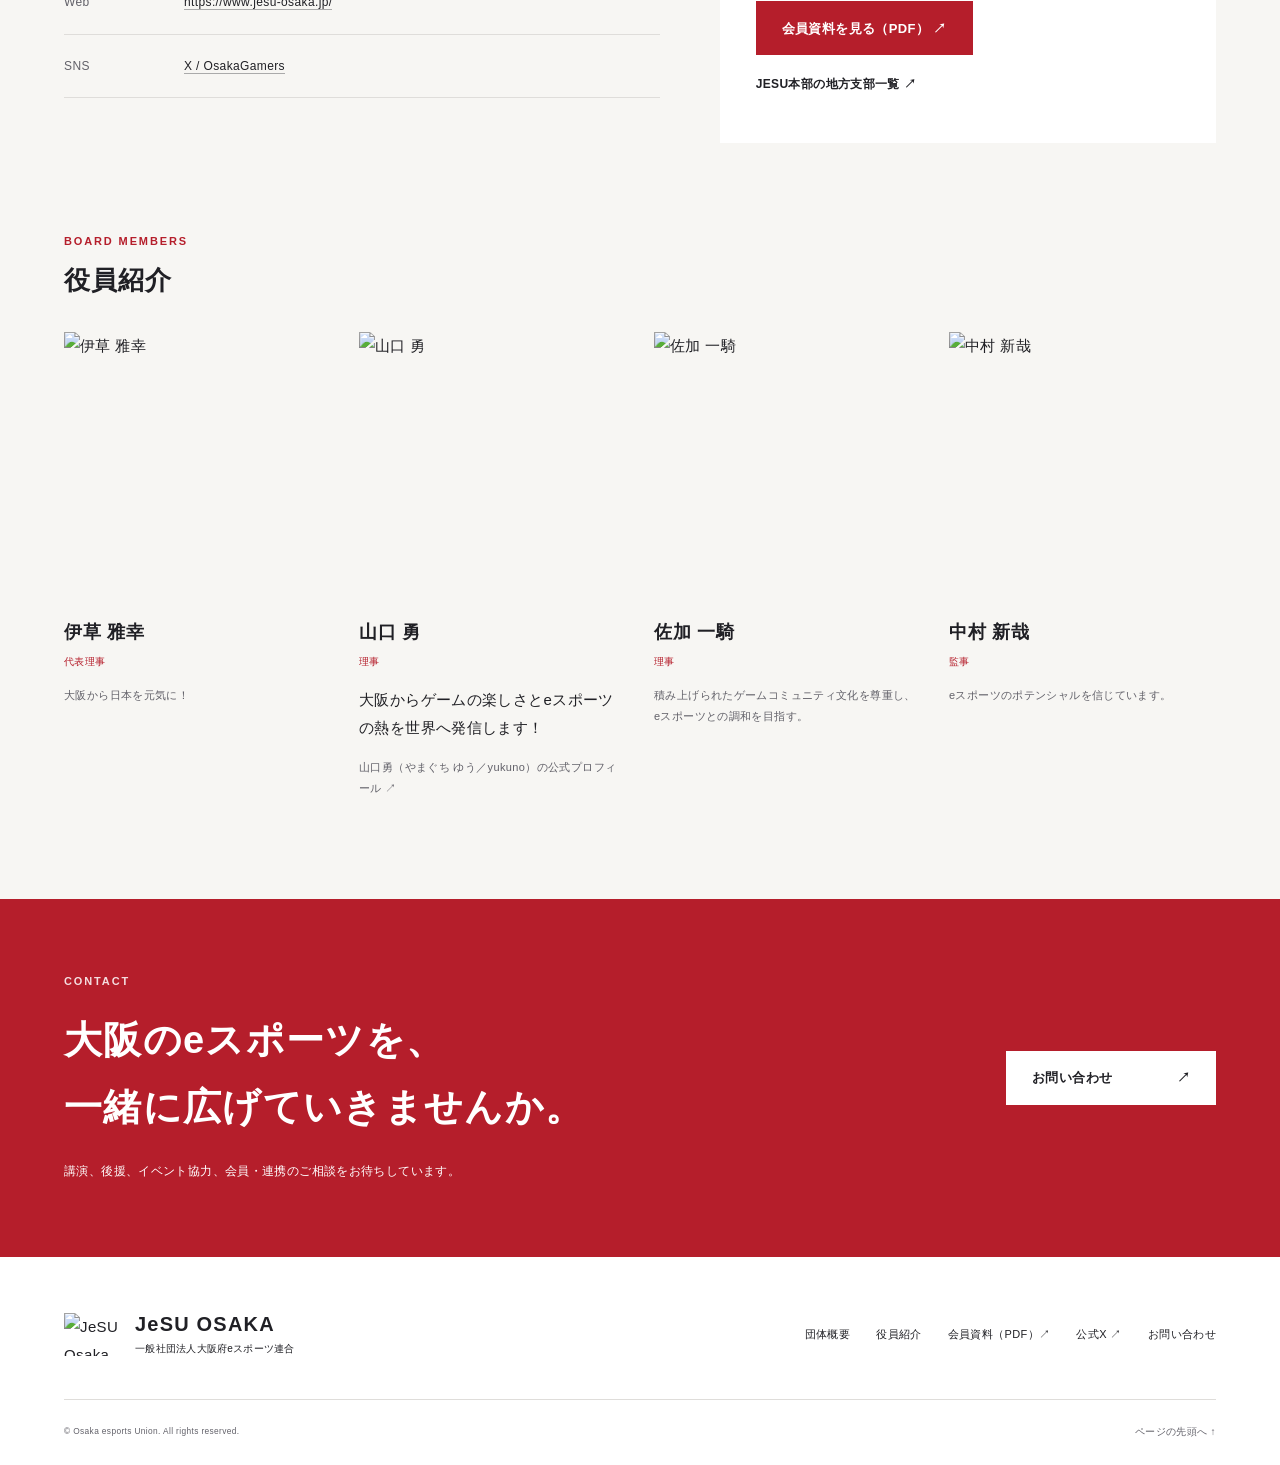
==== commit 26b96521: "開催予定をvol.3に差し替えた確認版 Co-Authored-By: Claude Opus 5.5 <noreply@anthropic.com>" ====
--- a/index.html
+++ b/index.html
@@ -315,38 +315,40 @@
           </div>
           <article
             class="event-feature"
-            id="jesu-seminar-vol2"
-            data-event-end="2026-10-26T22:00:00+09:00"
+            id="jesu-seminar-vol3"
+            data-event-end="2026-11-17T22:00:00+09:00"
           >
             <div class="event-date">
-              <span>2026</span><strong>10.26</strong
-              ><span>MON / 19:00–22:00</span>
+              <span>2026</span><strong>11.17</strong
+              ><span>TUE / 19:00–22:00</span>
             </div>
             <div class="event-description">
               <span class="tag" data-event-status>開催予定</span>
-              <h3>eスポーツセミナー<br />勉強会＆交流会 vol.2</h3>
-              <p>
-                関西のゲームコミュニティの今と、これから。佐加 一騎さん・竹村
-                龍樹さんを迎え、学びと交流の時間をつくります。
+              <h3>eスポーツ勉強会＆交流会 vol.3<br />Joshinのeスポーツへの取り組み</h3>
+              <p>
+                株式会社Joshin ソリューションビジネス推進部の籔田 寛さんをお迎えし、対談形式でJoshinのeスポーツへの取り組みを伺います。勉強会のあとは参加者同士の交流の時間です。
               </p>
               <dl class="event-facts">
                 <div>
                   <dt>会場</dt>
-                  <dd>motto.（大阪・天満）</dd>
+                  <dd>スタジアムカフェ（大阪・なんば）</dd>
                 </div>
                 <div>
                   <dt>参加費</dt>
-                  <dd>5,000円（交流会費・食事込）</dd>
+                  <dd>5,000円（軽食・飲み放題付き）</dd>
+                </div>
+                <div>
+                  <dt>受付・定員</dt>
+                  <dd>受付18:30〜／定員60名</dd>
                 </div>
               </dl>
               <a
                 class="text-link"
-                href="https://peatix.com/event/5230213"
+                href="https://peatix.com/event/5246608"
                 target="_blank"
                 rel="noopener"
                 data-event-link
-                >詳細・お申し込み（Peatix）
-                <span aria-hidden="true">↗</span></a
+                >詳細・お申し込み（Peatix） <span aria-hidden="true">↗</span></a
               >
             </div>
           </article>
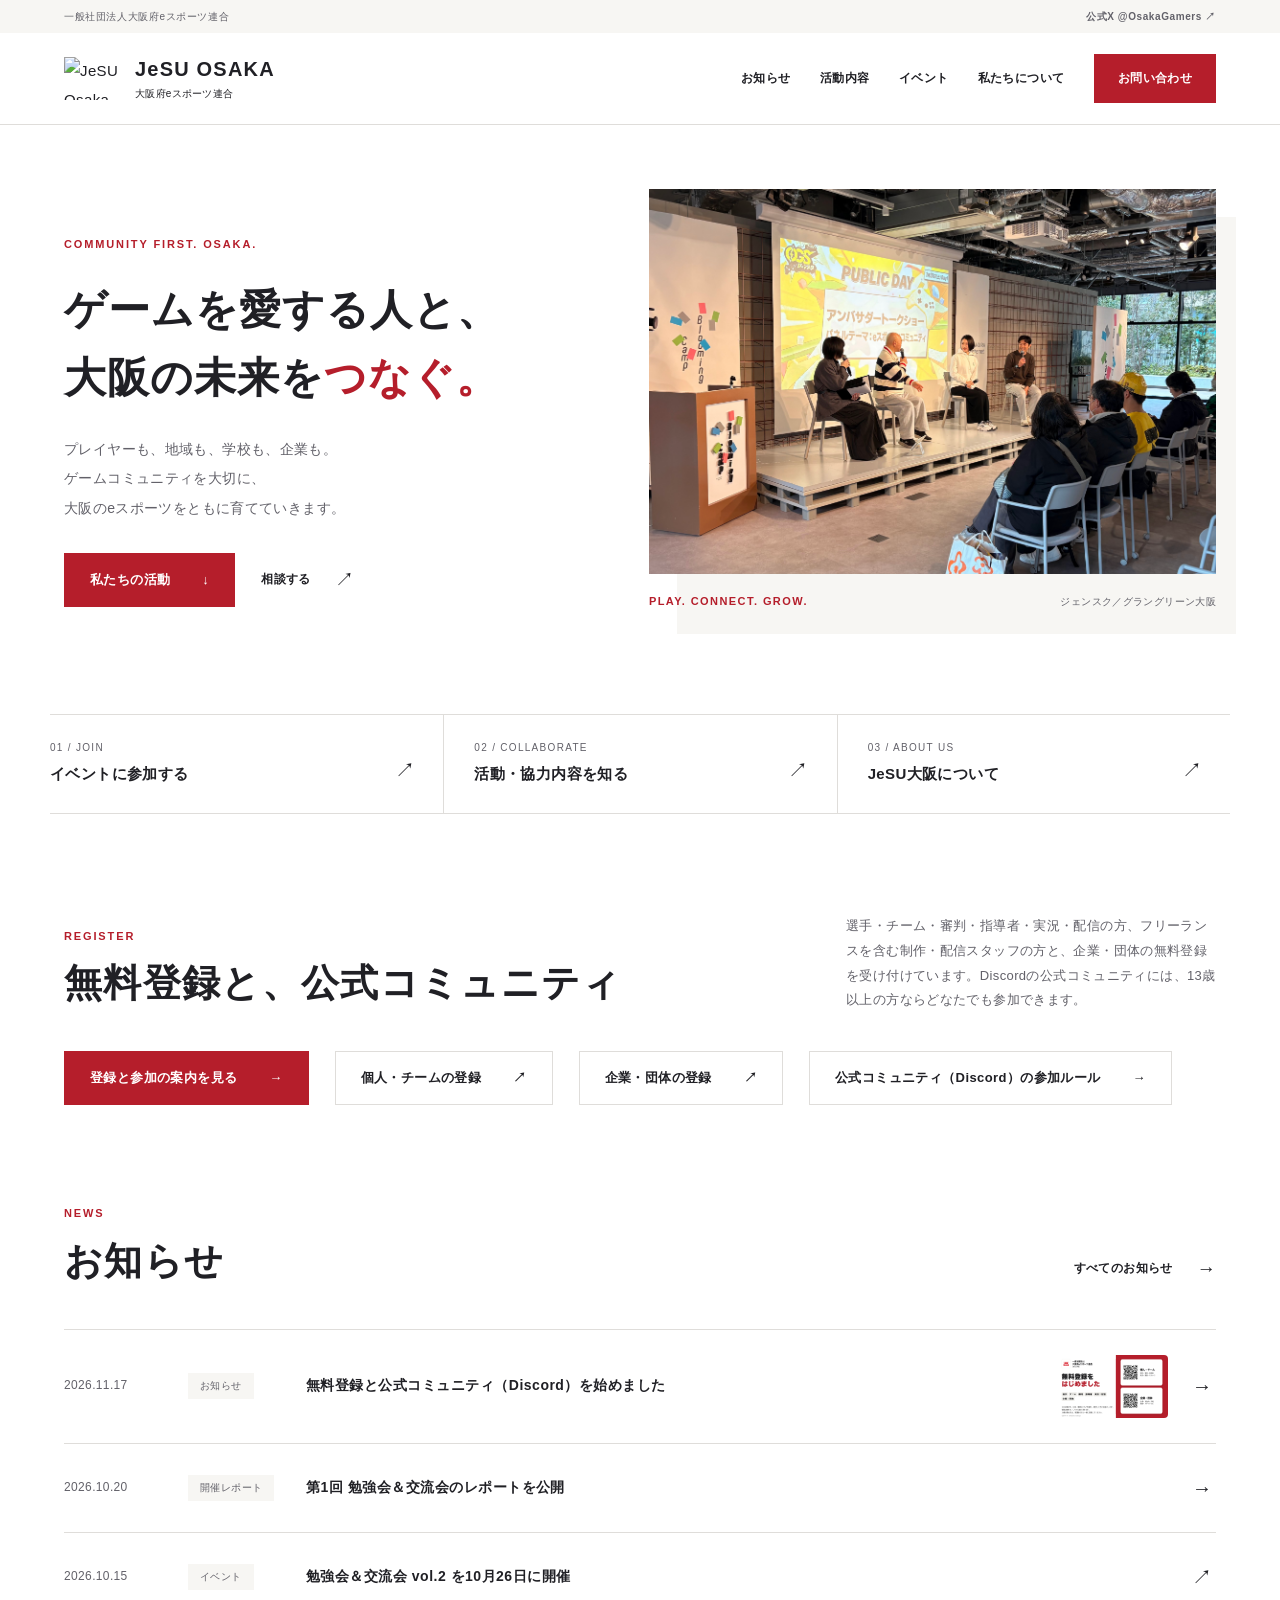
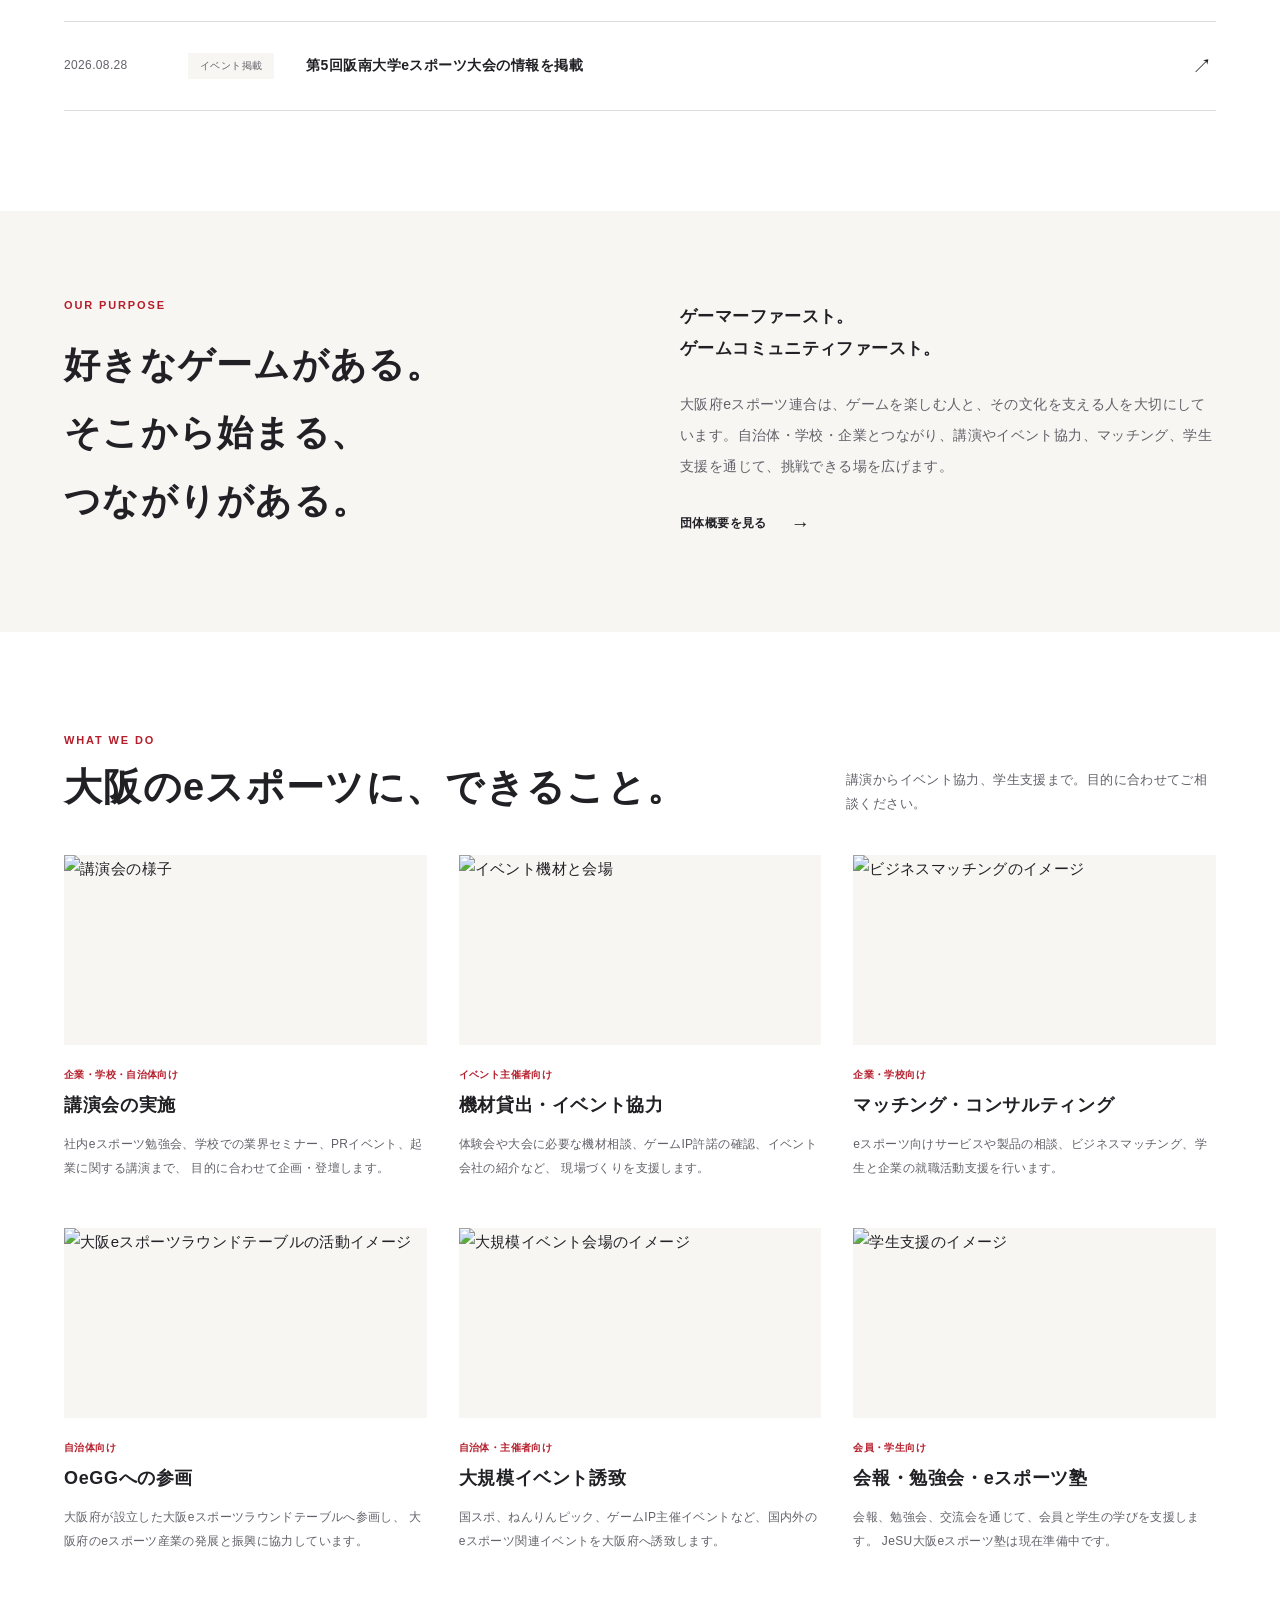
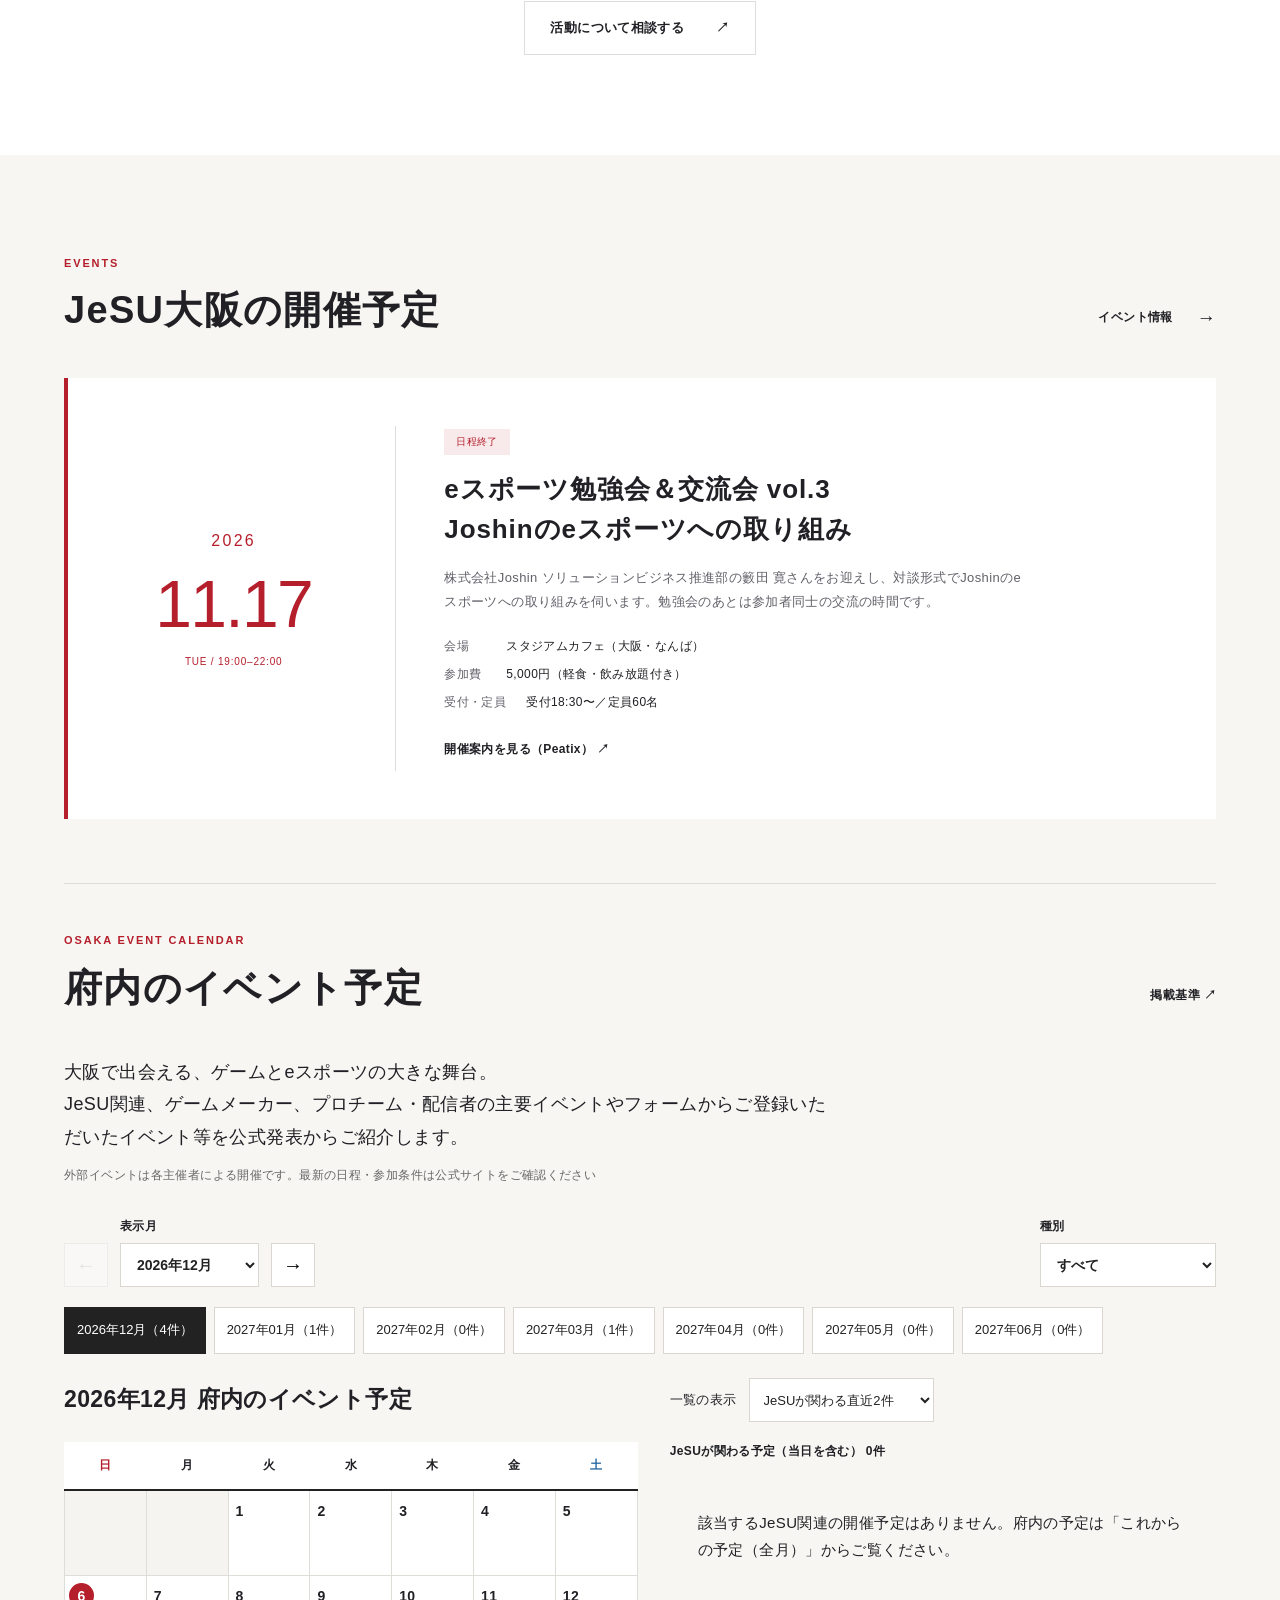
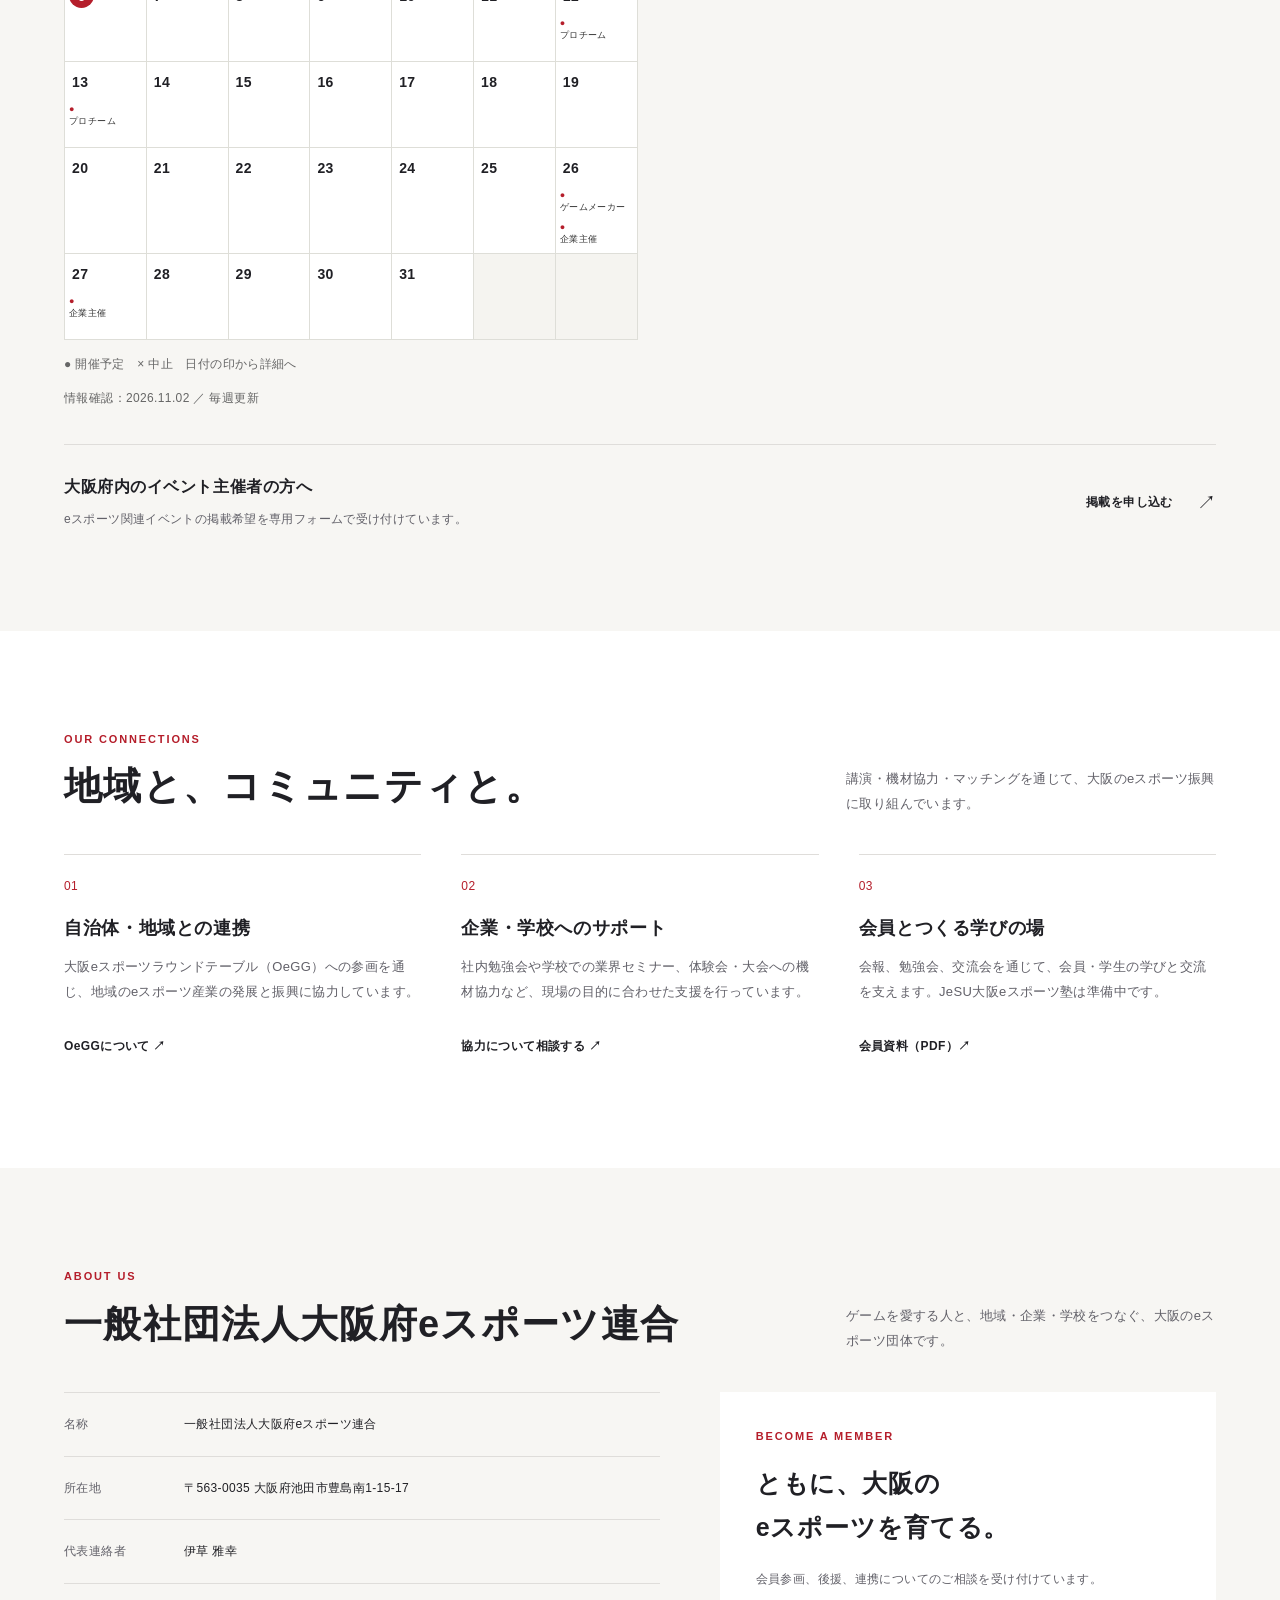
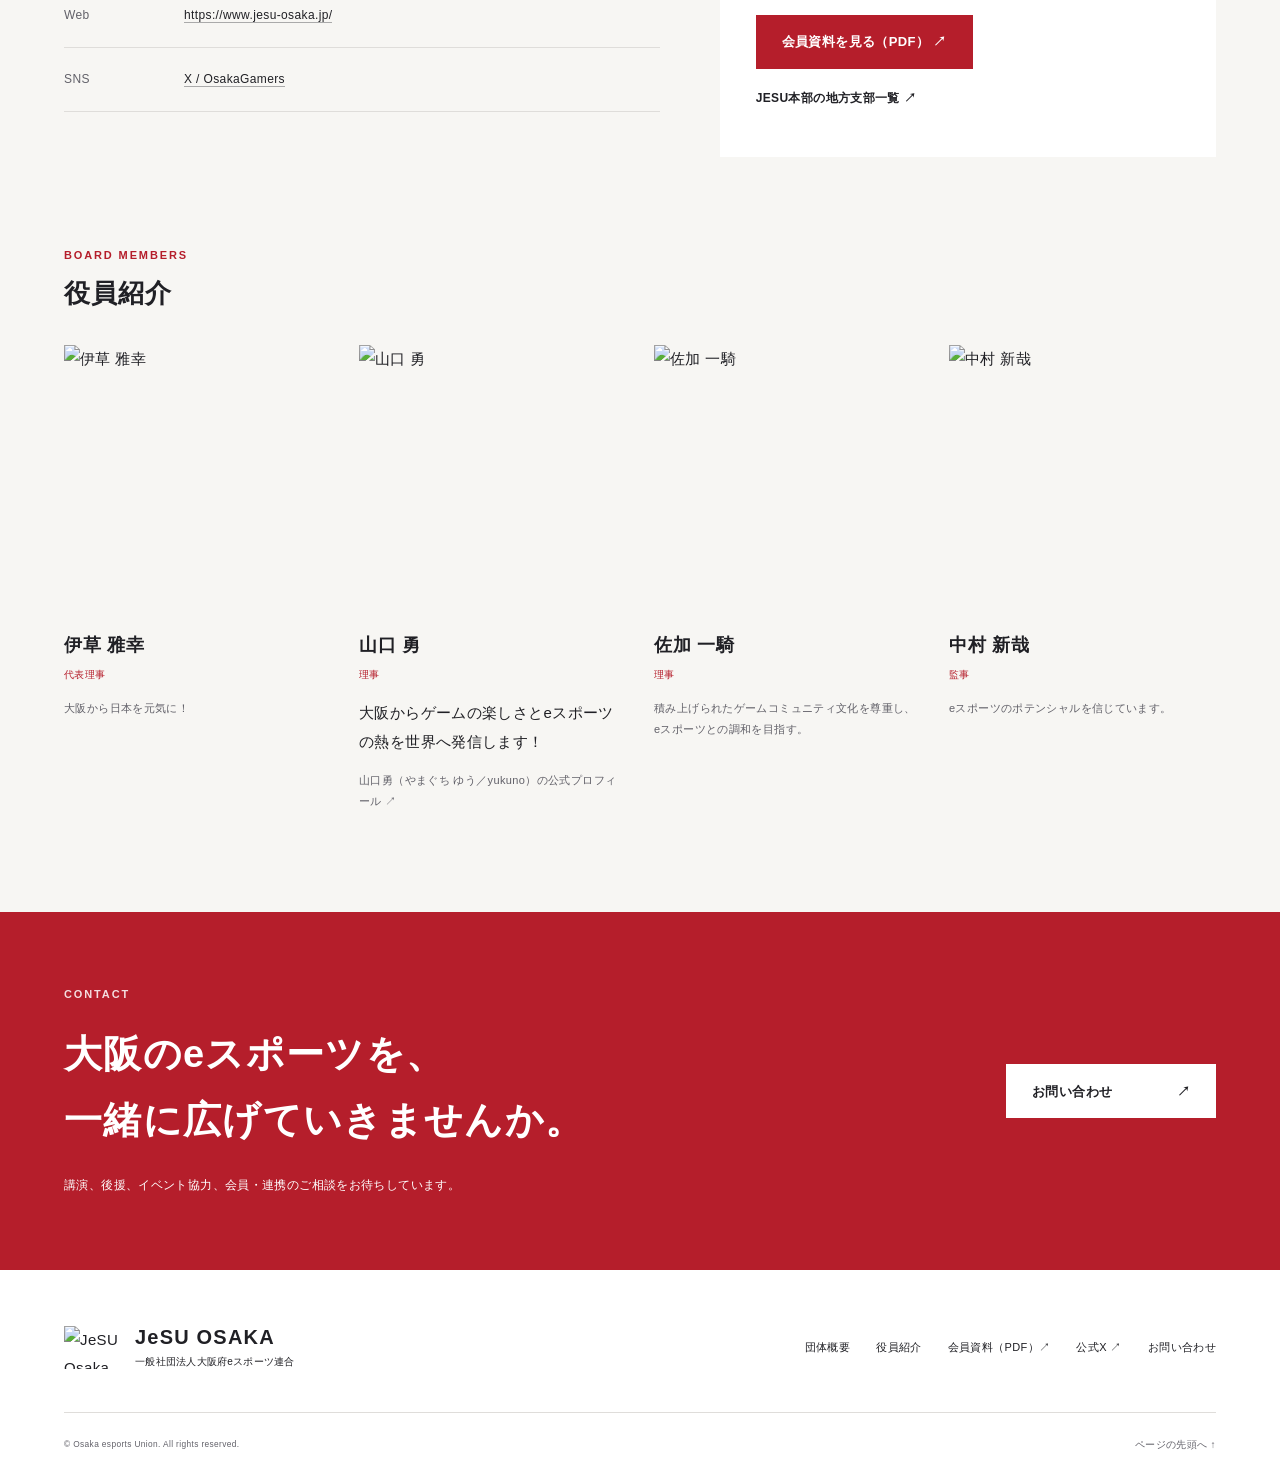
==== commit 4e38c670: "フリーランスの制作・配信スタッフの確認版 Co-Authored-By: Claude Opus 5.5 <noreply@anthropic.com>" ====
--- a/index.html
+++ b/index.html
@@ -121,7 +121,7 @@
             <h2>無料登録と、公式コミュニティ</h2>
           </div>
           <p>
-            選手・チーム・審判・指導者・実況・配信の方と、企業・団体の無料登録を受け付けています。Discordの公式コミュニティには、13歳以上の方ならどなたでも参加できます。
+            選手・チーム・審判・指導者・実況・配信の方、フリーランスを含む制作・配信スタッフの方と、企業・団体の無料登録を受け付けています。Discordの公式コミュニティには、13歳以上の方ならどなたでも参加できます。
           </p>
         </div>
         <div class="hero-actions">
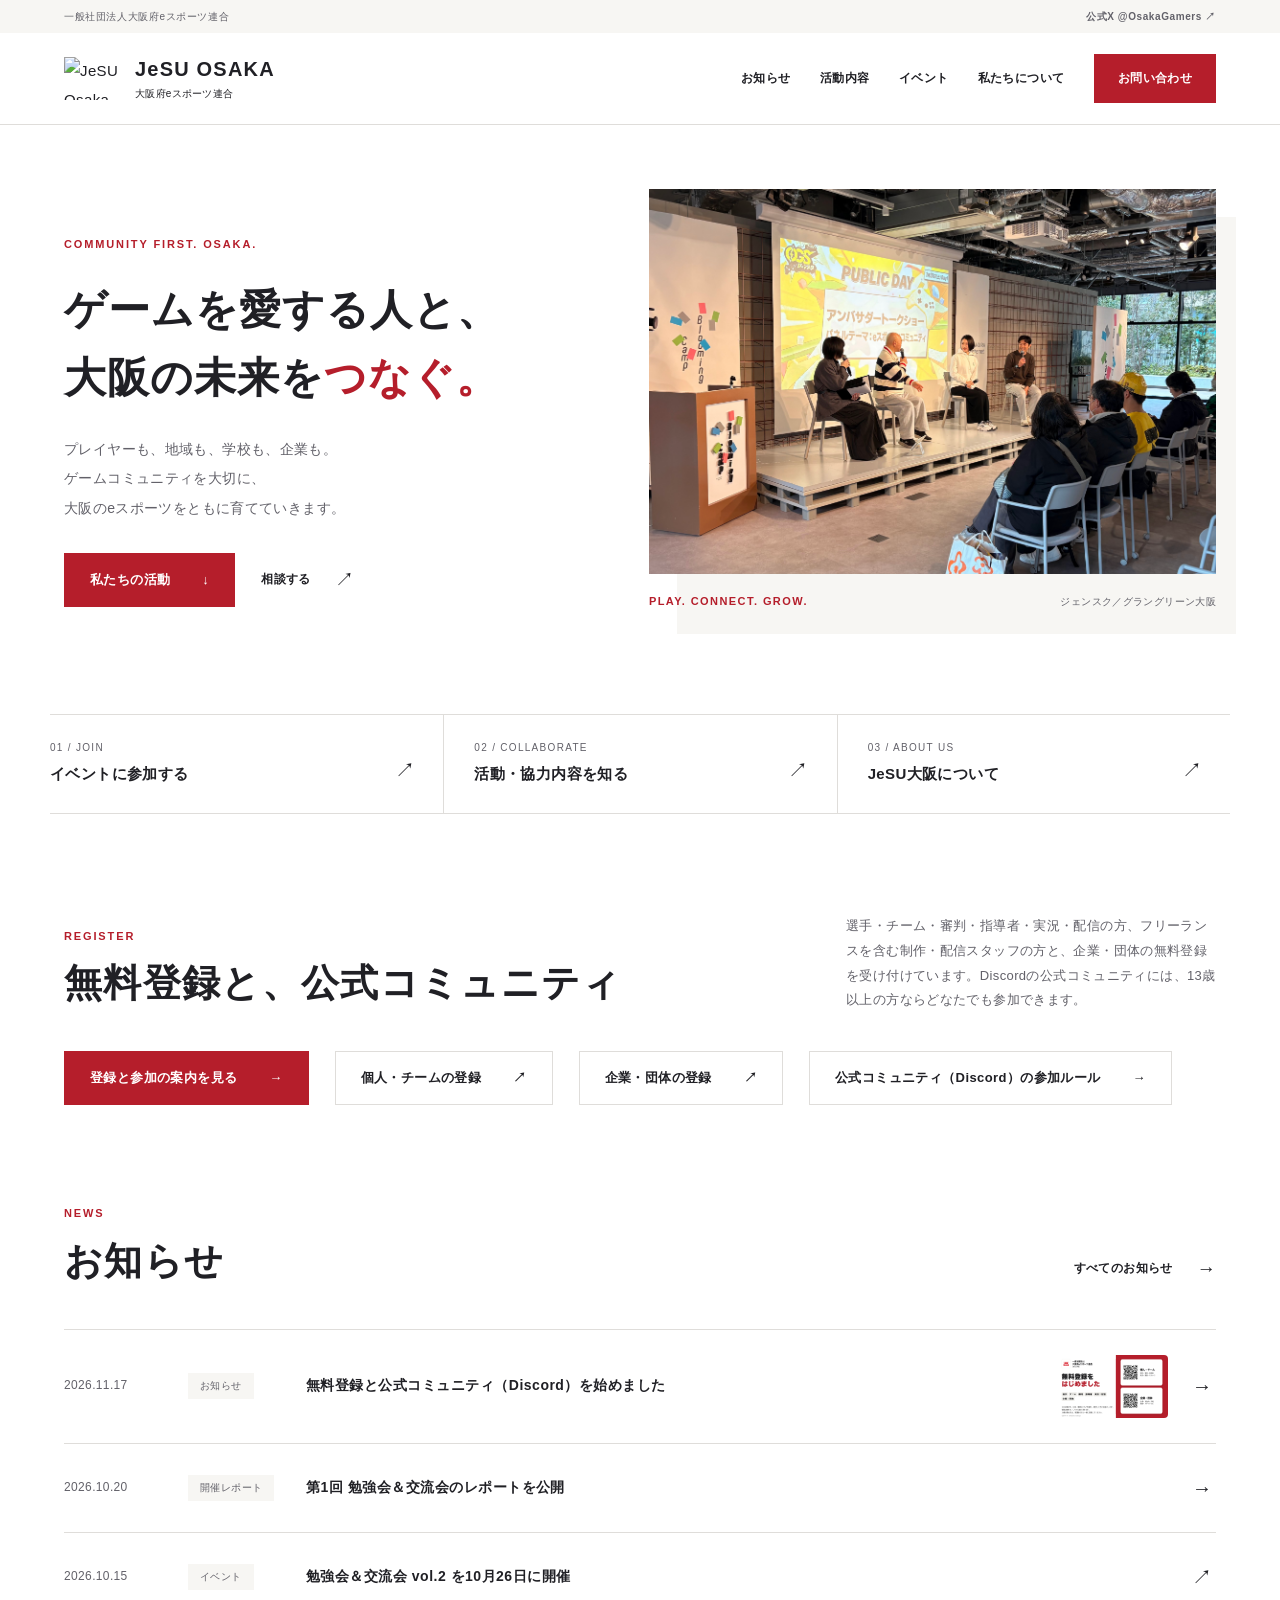
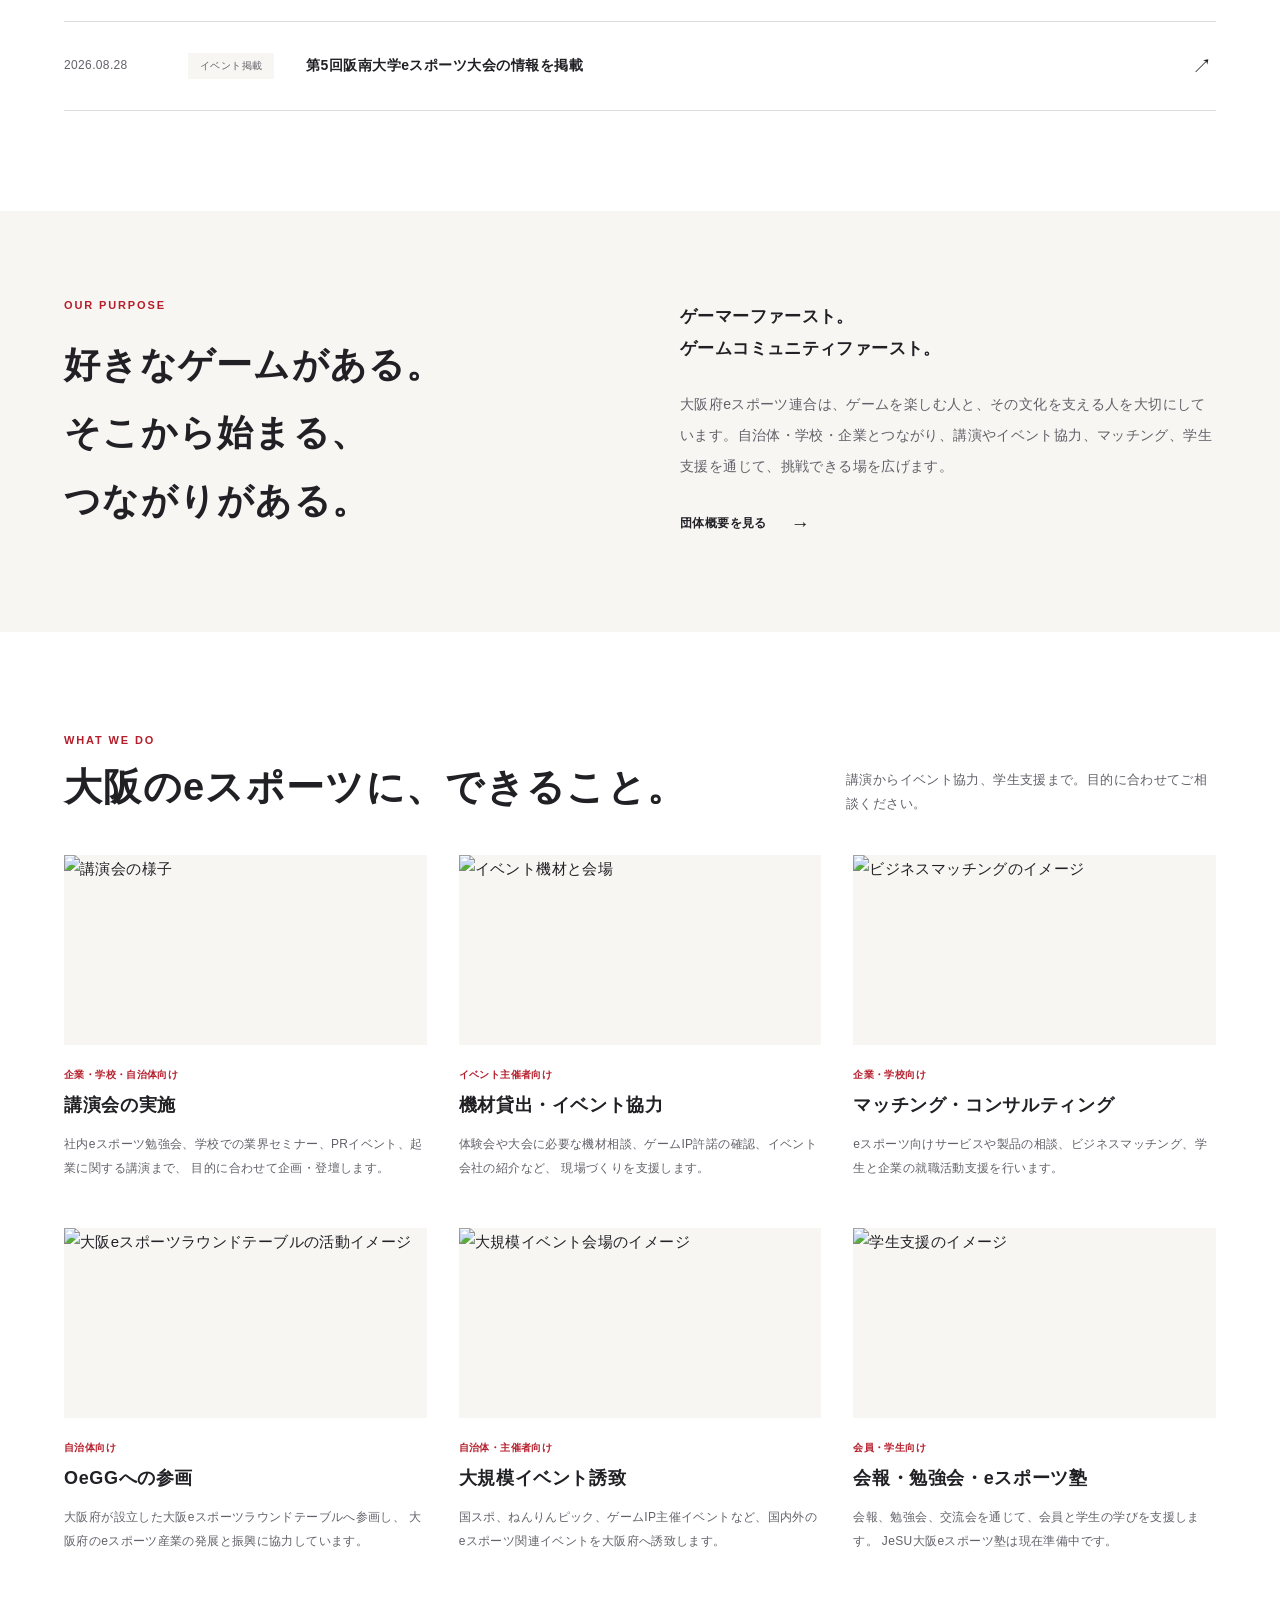
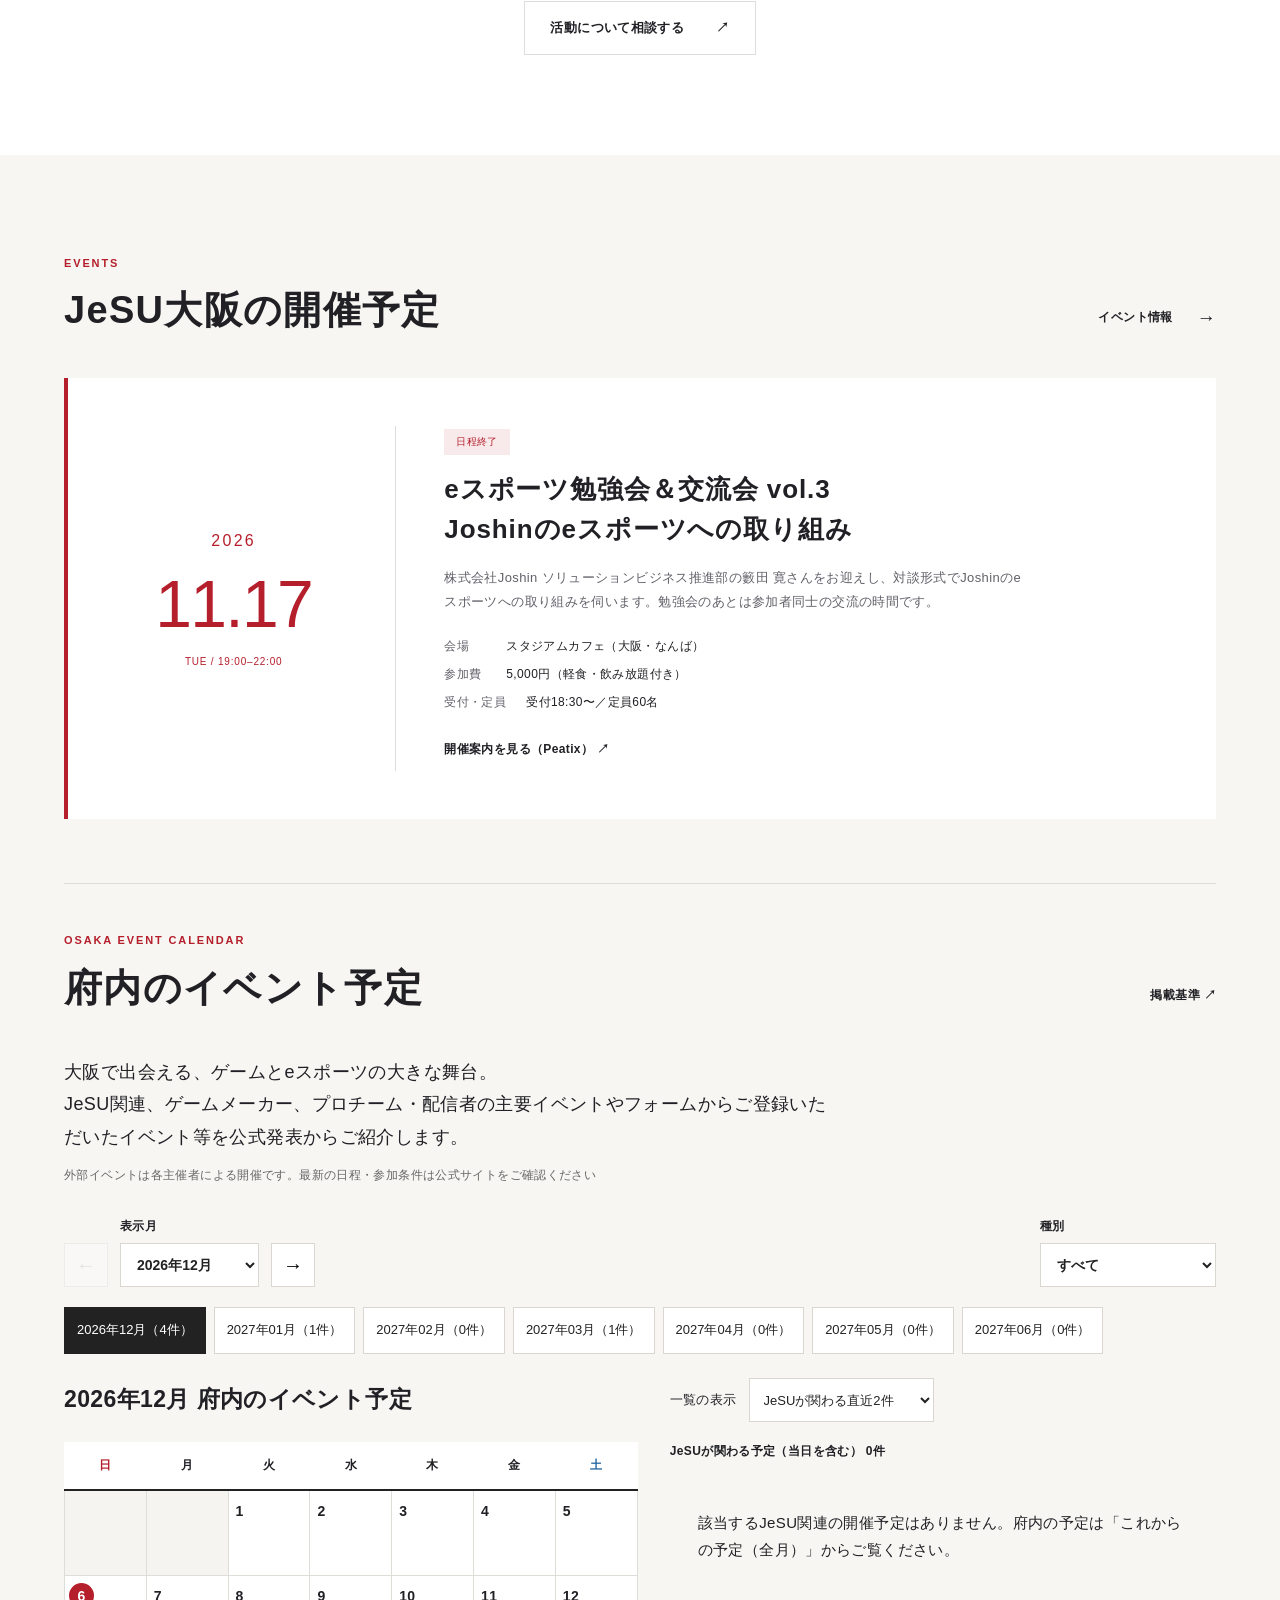
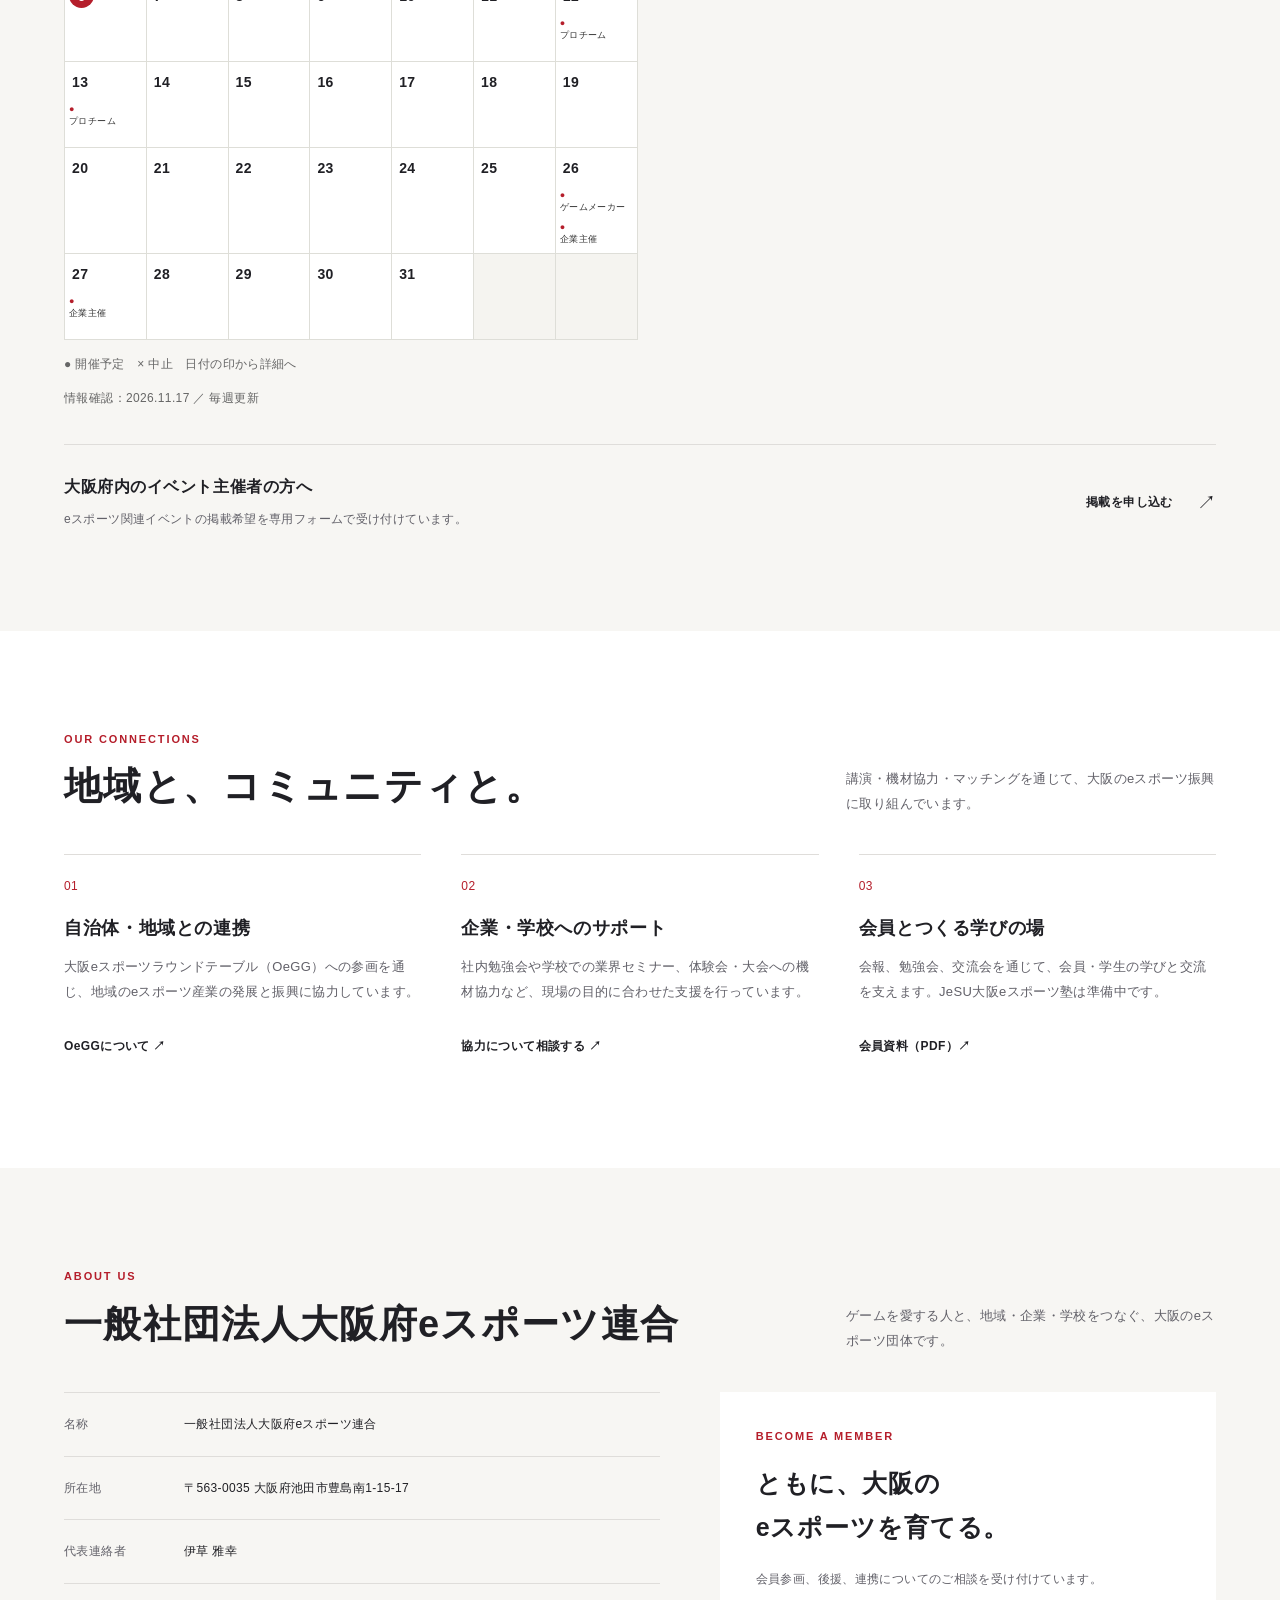
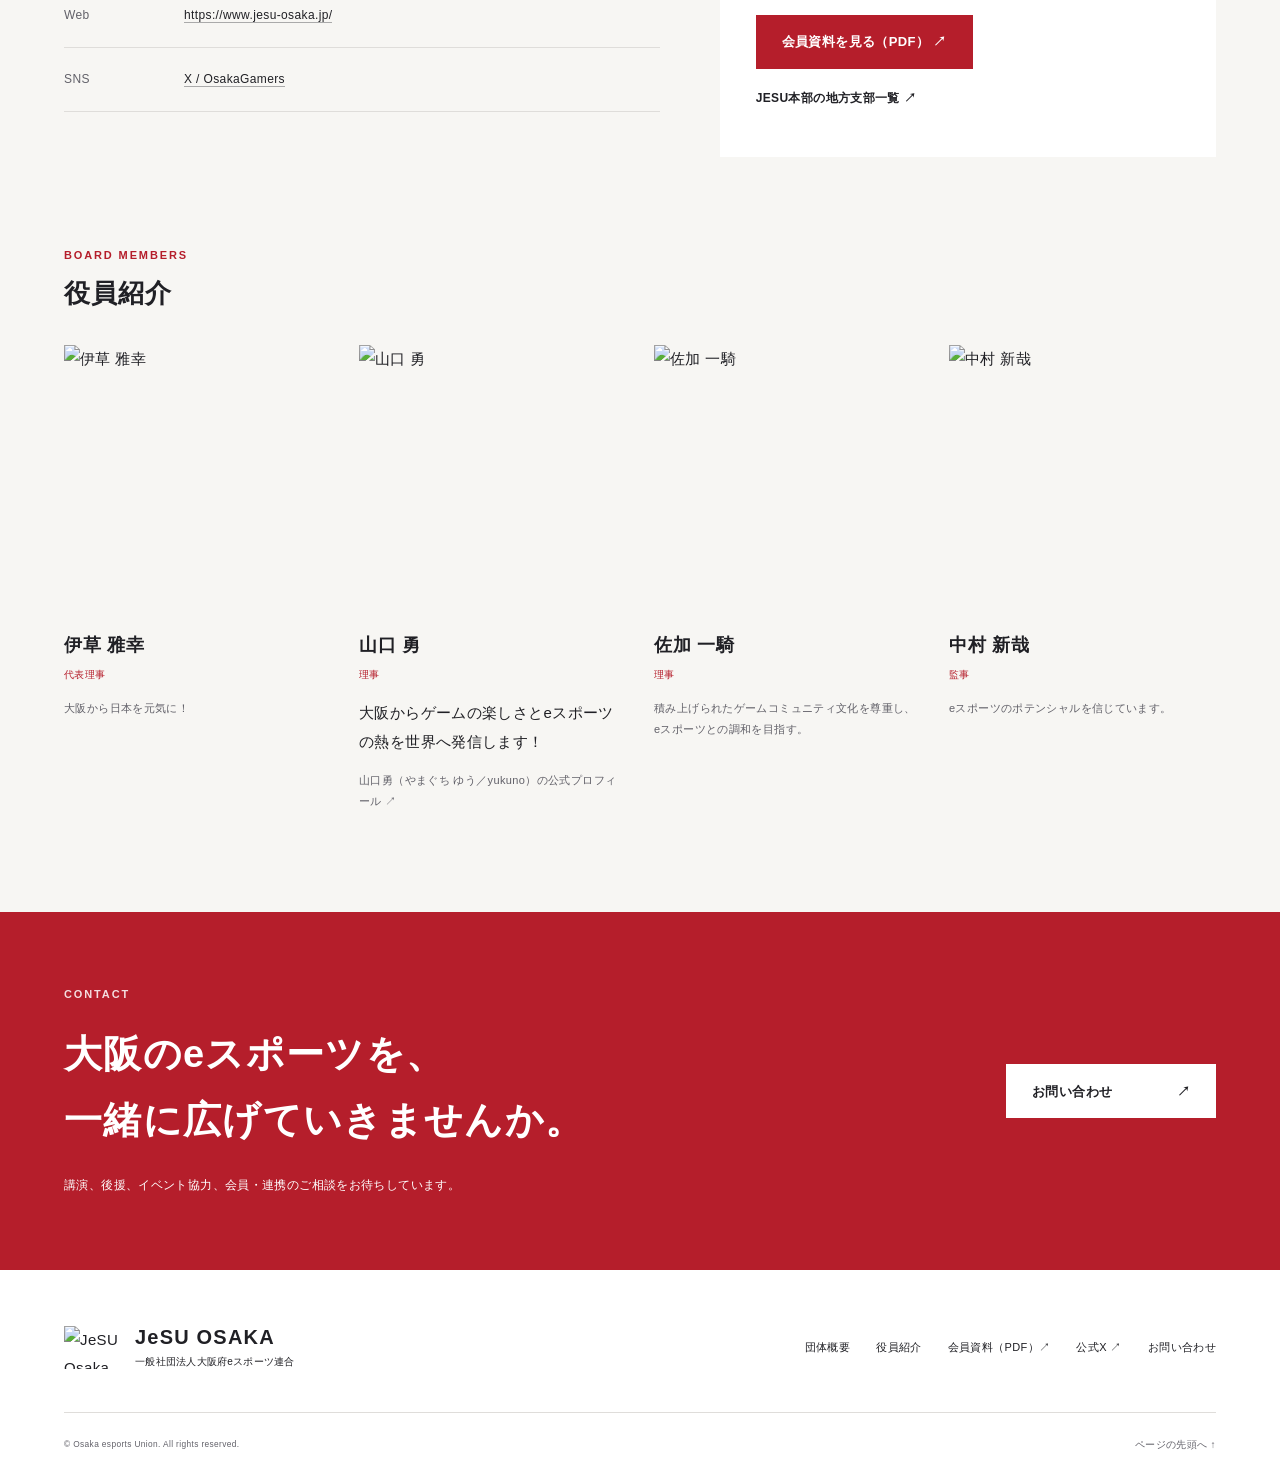
==== commit 463be1be: "Weekly official Osaka event calendar update" ====
--- a/index.html
+++ b/index.html
@@ -360,120 +360,95 @@
  <div class="calendar-toolbar" data-calendar-controls hidden><div class="calendar-month-control"><button type="button" data-calendar-prev aria-label="前の月">←</button><label>表示月<select data-calendar-month aria-label="表示する月"></select></label><button type="button" data-calendar-next aria-label="次の月">→</button></div>
  <label class="calendar-category">種別<select data-calendar-category aria-label="イベントの種別"><option value="">すべて</option><option value="jesu">JeSU関連</option><option value="publisher">ゲームメーカー</option><option value="team">プロチーム</option><option value="creator">配信者</option><option value="public">自治体・主要大会</option><option value="corporate">企業主催</option></select></label></div>
  <nav class="calendar-month-tabs" aria-label="月別のイベント" data-calendar-tabs data-calendar-controls hidden></nav>
- <div class="calendar-layout"><div class="calendar-table-wrap"><table class="calendar-table"><caption data-calendar-caption>2026年11月 府内のイベント予定</caption><thead><tr><th scope="col">日</th><th scope="col">月</th><th scope="col">火</th><th scope="col">水</th><th scope="col">木</th><th scope="col">金</th><th scope="col">土</th></tr></thead><tbody data-calendar-body><tr><td><span class="calendar-day">1</span></td><td><span class="calendar-day">2</span></td><td><span class="calendar-day">3</span><a class="calendar-marker" href="#home-gamepavilion-meetup-20261103" aria-label="2026-11-03 ゲームパビリオンjp 定期交流会＆もくもく会"><span aria-hidden="true">●</span><span class="calendar-marker-label">企業主催</span></a></td><td><span class="calendar-day">4</span></td><td><span class="calendar-day">5</span></td><td><span class="calendar-day">6</span><a class="calendar-marker" href="#home-blast-r6-osaka-major-2026-play-in" aria-label="2026-11-06 予選（プレイイン）｜BLAST R6 OSAKA MAJOR 2026"><span aria-hidden="true">●</span><span class="calendar-marker-label">プレイイン</span></a></td><td><span class="calendar-day">7</span><a class="calendar-marker" href="#home-blast-r6-osaka-major-2026-play-in" aria-label="2026-11-07 予選（プレイイン）｜BLAST R6 OSAKA MAJOR 2026"><span aria-hidden="true">●</span><span class="calendar-marker-label">プレイイン</span></a><a class="calendar-marker" href="#home-lalaport-izumi-2026" aria-label="2026-11-07 第5回ららぽーとeスポーツ杯｜和泉会場予選"><span aria-hidden="true">●</span><span class="calendar-marker-label">企業主催</span></a><a class="calendar-marker" href="#home-gca-autumn-2026" aria-label="2026-11-07 eスポーツゲームクリエイターアカデミー2026秋"><span aria-hidden="true">●</span><span class="calendar-marker-label">自治体・主要大会</span></a></td></tr><tr><td><span class="calendar-day">8</span><a class="calendar-marker" href="#home-lalaport-izumi-2026" aria-label="2026-11-08 第5回ららぽーとeスポーツ杯｜和泉会場予選"><span aria-hidden="true">●</span><span class="calendar-marker-label">企業主催</span></a><a class="calendar-marker" href="#home-gca-autumn-2026" aria-label="2026-11-08 eスポーツゲームクリエイターアカデミー2026秋"><span aria-hidden="true">●</span><span class="calendar-marker-label">自治体・主要大会</span></a><a class="calendar-marker" href="#home-blast-r6-osaka-major-2026-swiss" aria-label="2026-11-08 予選（スイスステージ）｜BLAST R6 OSAKA MAJOR 2026"><span aria-hidden="true">●</span><span class="calendar-marker-label">スイス予選</span></a></td><td><span class="calendar-day">9</span><a class="calendar-marker" href="#home-blast-r6-osaka-major-2026-swiss" aria-label="2026-11-09 予選（スイスステージ）｜BLAST R6 OSAKA MAJOR 2026"><span aria-hidden="true">●</span><span class="calendar-marker-label">スイス予選</span></a></td><td><span class="calendar-day">10</span><a class="calendar-marker" href="#home-blast-r6-osaka-major-2026-swiss" aria-label="2026-11-10 予選（スイスステージ）｜BLAST R6 OSAKA MAJOR 2026"><span aria-hidden="true">●</span><span class="calendar-marker-label">スイス予選</span></a></td><td><span class="calendar-day">11</span><a class="calendar-marker" href="#home-blast-r6-osaka-major-2026-swiss" aria-label="2026-11-11 予選（スイスステージ）｜BLAST R6 OSAKA MAJOR 2026"><span aria-hidden="true">●</span><span class="calendar-marker-label">スイス予選</span></a></td><td><span class="calendar-day">12</span></td><td><span class="calendar-day">13</span><a class="calendar-marker" href="#home-blast-r6-osaka-major-2026" aria-label="2026-11-13 決勝ステージ DAY 1（準々決勝）｜BLAST R6 OSAKA MAJOR 2026"><span aria-hidden="true">●</span><span class="calendar-marker-label">決勝 DAY 1</span></a></td><td><span class="calendar-day">14</span><a class="calendar-marker" href="#home-lalaport-kadoma-qualifier-2026" aria-label="2026-11-14 第5回ららぽーとeスポーツ杯｜門真会場予選"><span aria-hidden="true">●</span><span class="calendar-marker-label">企業主催</span></a><a class="calendar-marker" href="#home-blast-r6-osaka-major-2026-day2" aria-label="2026-11-14 決勝ステージ DAY 2（準決勝）｜BLAST R6 OSAKA MAJOR 2026"><span aria-hidden="true">●</span><span class="calendar-marker-label">決勝 DAY 2</span></a><a class="calendar-marker" href="#home-monster-hunter-now-carnival-osaka-2026" aria-label="2026-11-14 モンスターハンターNow カーニバル 2026：大阪"><span aria-hidden="true">●</span><span class="calendar-marker-label">ゲームメーカー</span></a></td></tr><tr><td><span class="calendar-day">15</span><a class="calendar-marker" href="#home-lalaport-kadoma-qualifier-2026" aria-label="2026-11-15 第5回ららぽーとeスポーツ杯｜門真会場予選"><span aria-hidden="true">●</span><span class="calendar-marker-label">企業主催</span></a><a class="calendar-marker" href="#home-monster-hunter-now-carnival-osaka-2026" aria-label="2026-11-15 モンスターハンターNow カーニバル 2026：大阪"><span aria-hidden="true">●</span><span class="calendar-marker-label">ゲームメーカー</span></a><a class="calendar-marker" href="#home-blast-r6-osaka-major-2026-day3" aria-label="2026-11-15 決勝ステージ DAY 3（グランドファイナル）｜BLAST R6 OSAKA MAJOR 2026"><span aria-hidden="true">●</span><span class="calendar-marker-label">決勝 DAY 3</span></a></td><td><span class="calendar-day">16</span></td><td><span class="calendar-day">17</span><a class="calendar-marker" href="#home-jesu-seminar-vol3-2026" aria-label="2026-11-17 JeSU大阪 eスポーツ勉強会＆交流会 vol.3｜Joshinのeスポーツへの取り組み"><span aria-hidden="true">●</span><span class="calendar-marker-label">JeSU関連</span></a></td><td><span class="calendar-day">18</span></td><td><span class="calendar-day">19</span></td><td><span class="calendar-day">20</span></td><td><span class="calendar-day">21</span></td></tr><tr><td><span class="calendar-day">22</span><a class="calendar-marker" href="#home-abeno-hoop-esports-festival-2026" aria-label="2026-11-22 あべのHoop eスポーツフェスティバル"><span aria-hidden="true">●</span><span class="calendar-marker-label">企業主催</span></a></td><td><span class="calendar-day">23</span><a class="calendar-marker" href="#home-abeno-hoop-esports-festival-2026" aria-label="2026-11-23 あべのHoop eスポーツフェスティバル"><span aria-hidden="true">●</span><span class="calendar-marker-label">企業主催</span></a><a class="calendar-marker" href="#home-joshin-kishiwada-20261123" aria-label="2026-11-23 Joshin岸和田GP"><span aria-hidden="true">●</span><span class="calendar-marker-label">企業主催</span></a></td><td><span class="calendar-day">24</span></td><td><span class="calendar-day">25</span></td><td><span class="calendar-day">26</span></td><td><span class="calendar-day">27</span></td><td><span class="calendar-day">28</span><a class="calendar-marker" href="#home-lalaport-student-2026" aria-label="2026-11-28 第5回ららぽーとeスポーツ杯｜高校・大学生大会"><span aria-hidden="true">●</span><span class="calendar-marker-label">企業主催</span></a></td></tr><tr><td><span class="calendar-day">29</span><a class="calendar-marker" href="#home-lalaport-final-2026" aria-label="2026-11-29 第5回ららぽーとeスポーツ杯｜決勝・グランドファイナル"><span aria-hidden="true">●</span><span class="calendar-marker-label">企業主催</span></a></td><td><span class="calendar-day">30</span></td><td class="calendar-blank"></td><td class="calendar-blank"></td><td class="calendar-blank"></td><td class="calendar-blank"></td><td class="calendar-blank"></td></tr></tbody></table><p class="calendar-legend">● 開催予定　× 中止　日付の印から詳細へ</p><p class="calendar-updated">情報確認：2026.11.02 ／ 毎週更新</p></div>
- <div class="local-event-list"><label class="calendar-list-scope" data-calendar-controls hidden>一覧の表示<select data-calendar-scope aria-label="予定一覧の表示範囲"><option value="upcoming">JeSUが関わる直近2件</option><option value="all">これからの予定（全月）</option><option value="month">カレンダーの月のみ</option></select></label><p class="calendar-count" data-calendar-count role="status">JeSUが関わる予定（当日を含む） 1件</p><article class="local-event" id="home-gamepavilion-meetup-20261103" data-calendar-item="gamepavilion-meetup-20261103" hidden>
-  <div class="local-event-meta"><span class="tag neutral">企業主催</span><span>開催予定</span></div>
-  <p class="local-event-date">11/3（火）<span>13:00–17:00</span></p><h3>ゲームパビリオンjp 定期交流会＆もくもく会</h3>
-  <p>ゲーム開発者同士の情報交換・制作のための定期交流会＆もくもく会。</p><dl><div><dt>会場</dt><dd>大阪市立総合生涯学習センター（大阪市北区）</dd></div>
-  <div><dt>主催</dt><dd>ゲームパビリオンjp</dd></div><div><dt>参加</dt><dd>500円</dd></div></dl>
-  <div class="local-event-footer"><a class="text-link" href="https://gamepavilion.jp/meetup/" target="_blank" rel="noopener">公式サイトで確認 ↗</a><small>情報確認 2026.11.09</small></div></article><article class="local-event" id="home-blast-r6-osaka-major-2026-play-in" data-calendar-item="blast-r6-osaka-major-2026-play-in" hidden>
+ <div class="calendar-layout"><div class="calendar-table-wrap"><table class="calendar-table"><caption data-calendar-caption>2026年11月 府内のイベント予定</caption><thead><tr><th scope="col">日</th><th scope="col">月</th><th scope="col">火</th><th scope="col">水</th><th scope="col">木</th><th scope="col">金</th><th scope="col">土</th></tr></thead><tbody data-calendar-body><tr><td><span class="calendar-day">1</span></td><td><span class="calendar-day">2</span></td><td><span class="calendar-day">3</span></td><td><span class="calendar-day">4</span></td><td><span class="calendar-day">5</span></td><td><span class="calendar-day">6</span><a class="calendar-marker" href="#home-blast-r6-osaka-major-2026-play-in" aria-label="2026-11-06 予選（プレイイン）｜BLAST R6 OSAKA MAJOR 2026"><span aria-hidden="true">●</span><span class="calendar-marker-label">プレイイン</span></a></td><td><span class="calendar-day">7</span><a class="calendar-marker" href="#home-blast-r6-osaka-major-2026-play-in" aria-label="2026-11-07 予選（プレイイン）｜BLAST R6 OSAKA MAJOR 2026"><span aria-hidden="true">●</span><span class="calendar-marker-label">プレイイン</span></a></td></tr><tr><td><span class="calendar-day">8</span><a class="calendar-marker" href="#home-blast-r6-osaka-major-2026-swiss" aria-label="2026-11-08 予選（スイスステージ）｜BLAST R6 OSAKA MAJOR 2026"><span aria-hidden="true">●</span><span class="calendar-marker-label">スイス予選</span></a></td><td><span class="calendar-day">9</span><a class="calendar-marker" href="#home-blast-r6-osaka-major-2026-swiss" aria-label="2026-11-09 予選（スイスステージ）｜BLAST R6 OSAKA MAJOR 2026"><span aria-hidden="true">●</span><span class="calendar-marker-label">スイス予選</span></a></td><td><span class="calendar-day">10</span><a class="calendar-marker" href="#home-blast-r6-osaka-major-2026-swiss" aria-label="2026-11-10 予選（スイスステージ）｜BLAST R6 OSAKA MAJOR 2026"><span aria-hidden="true">●</span><span class="calendar-marker-label">スイス予選</span></a></td><td><span class="calendar-day">11</span><a class="calendar-marker" href="#home-blast-r6-osaka-major-2026-swiss" aria-label="2026-11-11 予選（スイスステージ）｜BLAST R6 OSAKA MAJOR 2026"><span aria-hidden="true">●</span><span class="calendar-marker-label">スイス予選</span></a></td><td><span class="calendar-day">12</span></td><td><span class="calendar-day">13</span><a class="calendar-marker" href="#home-blast-r6-osaka-major-2026" aria-label="2026-11-13 決勝ステージ DAY 1（準々決勝）｜BLAST R6 OSAKA MAJOR 2026"><span aria-hidden="true">●</span><span class="calendar-marker-label">決勝 DAY 1</span></a></td><td><span class="calendar-day">14</span><a class="calendar-marker" href="#home-blast-r6-osaka-major-2026-day2" aria-label="2026-11-14 決勝ステージ DAY 2（準決勝）｜BLAST R6 OSAKA MAJOR 2026"><span aria-hidden="true">●</span><span class="calendar-marker-label">決勝 DAY 2</span></a></td></tr><tr><td><span class="calendar-day">15</span><a class="calendar-marker" href="#home-blast-r6-osaka-major-2026-day3" aria-label="2026-11-15 決勝ステージ DAY 3（グランドファイナル）｜BLAST R6 OSAKA MAJOR 2026"><span aria-hidden="true">●</span><span class="calendar-marker-label">決勝 DAY 3</span></a></td><td><span class="calendar-day">16</span></td><td><span class="calendar-day">17</span><a class="calendar-marker" href="#home-jesu-seminar-vol3-2026" aria-label="2026-11-17 JeSU大阪 eスポーツ勉強会＆交流会 vol.3｜Joshinのeスポーツへの取り組み"><span aria-hidden="true">●</span><span class="calendar-marker-label">JeSU関連</span></a></td><td><span class="calendar-day">18</span></td><td><span class="calendar-day">19</span></td><td><span class="calendar-day">20</span></td><td><span class="calendar-day">21</span></td></tr><tr><td><span class="calendar-day">22</span><a class="calendar-marker" href="#home-abeno-hoop-esports-festival-2026" aria-label="2026-11-22 あべのHoop eスポーツフェスティバル"><span aria-hidden="true">●</span><span class="calendar-marker-label">企業主催</span></a></td><td><span class="calendar-day">23</span><a class="calendar-marker" href="#home-abeno-hoop-esports-festival-2026" aria-label="2026-11-23 あべのHoop eスポーツフェスティバル"><span aria-hidden="true">●</span><span class="calendar-marker-label">企業主催</span></a><a class="calendar-marker" href="#home-joshin-kishiwada-20261123" aria-label="2026-11-23 Joshin岸和田GP"><span aria-hidden="true">●</span><span class="calendar-marker-label">企業主催</span></a></td><td><span class="calendar-day">24</span></td><td><span class="calendar-day">25</span></td><td><span class="calendar-day">26</span></td><td><span class="calendar-day">27</span></td><td><span class="calendar-day">28</span><a class="calendar-marker" href="#home-lalaport-student-2026" aria-label="2026-11-28 第5回ららぽーとeスポーツ杯｜高校・大学生大会"><span aria-hidden="true">●</span><span class="calendar-marker-label">企業主催</span></a></td></tr><tr><td><span class="calendar-day">29</span><a class="calendar-marker" href="#home-lalaport-final-2026" aria-label="2026-11-29 第5回ららぽーとeスポーツ杯｜決勝・グランドファイナル"><span aria-hidden="true">●</span><span class="calendar-marker-label">企業主催</span></a></td><td><span class="calendar-day">30</span></td><td class="calendar-blank"></td><td class="calendar-blank"></td><td class="calendar-blank"></td><td class="calendar-blank"></td><td class="calendar-blank"></td></tr></tbody></table><p class="calendar-legend">● 開催予定　× 中止　日付の印から詳細へ</p><p class="calendar-updated">情報確認：2026.11.17 ／ 毎週更新</p></div>
+ <div class="local-event-list"><label class="calendar-list-scope" data-calendar-controls hidden>一覧の表示<select data-calendar-scope aria-label="予定一覧の表示範囲"><option value="upcoming">JeSUが関わる直近2件</option><option value="all">これからの予定（全月）</option><option value="month">カレンダーの月のみ</option></select></label><p class="calendar-count" data-calendar-count role="status">JeSUが関わる予定（当日を含む） 1件</p><article class="local-event" id="home-blast-r6-osaka-major-2026-play-in" data-calendar-item="blast-r6-osaka-major-2026-play-in" hidden>
   <div class="local-event-meta"><span class="tag neutral">ゲームメーカー</span><span>開催終了</span></div>
   <p class="local-event-date">11/6（金）・11/7（土）<span>開始時刻未公表</span></p><h3>予選（プレイイン）｜BLAST R6 OSAKA MAJOR 2026</h3>
   <p>8チームから4チームがスイスステージに進出。</p><dl><div><dt>会場</dt><dd>会場非公開（大阪）</dd></div>
   <div><dt>主催</dt><dd>Ubisoft / BLAST</dd></div><div><dt>参加</dt><dd>無観客・公式配信</dd></div></dl>
-  <div class="local-event-footer"><a class="text-link" href="https://www.ubisoft.com/en-gb/esports/rainbow-six/siege/news-updates/6HQEB9kRR8u4IQOBCuxsPE/Esports-Security%40ubisoft.com" target="_blank" rel="noopener">公式サイトで確認 ↗</a><small>情報確認 2026.11.11</small></div></article><article class="local-event" id="home-lalaport-izumi-2026" data-calendar-item="lalaport-izumi-2026" hidden>
-  <div class="local-event-meta"><span class="tag neutral">企業主催</span><span>開催予定</span></div>
-  <p class="local-event-date">11/7（土）・11/8（日）<span>10:00–18:00</span></p><h3>第5回ららぽーとeスポーツ杯｜和泉会場予選</h3>
-  <p>大阪府の大規模eスポーツ大会開催支援の対象大会。和泉会場で予選を開催。</p><dl><div><dt>会場</dt><dd>ららぽーと和泉（和泉市）</dd></div>
-  <div><dt>主催</dt><dd>REDEE / REDEE Gaming</dd></div><div><dt>参加</dt><dd>無料（大会参加は事前申込）</dd></div></dl>
-  <div class="local-event-footer"><a class="text-link" href="https://redee.co.jp/lalaport-esportscup5/" target="_blank" rel="noopener">公式サイトで確認 ↗</a><small>情報確認 2026.11.09</small></div></article><article class="local-event" id="home-gca-autumn-2026" data-calendar-item="gca-autumn-2026" hidden>
-  <div class="local-event-meta"><span class="tag neutral">自治体・主要大会</span><span>開催予定</span></div>
-  <p class="local-event-date">11/7（土）・11/8（日）<span>10:00–18:00</span></p><h3>eスポーツゲームクリエイターアカデミー2026秋</h3>
-  <p>小・中学生向けのeスポーツ・ゲームクリエイター職業体験。保護者同伴必須。事前申込の追加募集は終了しています。</p><dl><div><dt>会場</dt><dd>泉佐野オチアリーナ（りんくうシークル2階）（泉佐野市）</dd></div>
-  <div><dt>主催</dt><dd>泉佐野市</dd></div><div><dt>参加</dt><dd>無料（事前申込・抽選制／追加募集は11月6日12:00終了）</dd></div></dl>
-  <div class="local-event-footer"><a class="text-link" href="https://e-stadium.jp/2026/09/18/gca2026autumn/" target="_blank" rel="noopener">公式サイトで確認 ↗</a><small>情報確認 2026.11.09</small></div></article><article class="local-event" id="home-blast-r6-osaka-major-2026-swiss" data-calendar-item="blast-r6-osaka-major-2026-swiss" hidden>
-  <div class="local-event-meta"><span class="tag neutral">ゲームメーカー</span><span>開催中</span></div>
+  <div class="local-event-footer"><a class="text-link" href="https://www.ubisoft.com/en-gb/esports/rainbow-six/siege/news-updates/6HQEB9kRR8u4IQOBCuxsPE/Esports-Security%40ubisoft.com" target="_blank" rel="noopener">公式サイトで確認 ↗</a><small>情報確認 2026.11.17</small></div></article><article class="local-event" id="home-blast-r6-osaka-major-2026-swiss" data-calendar-item="blast-r6-osaka-major-2026-swiss" hidden>
+  <div class="local-event-meta"><span class="tag neutral">ゲームメーカー</span><span>開催終了</span></div>
   <p class="local-event-date">11/8（日）・11/9（月）・11/10（火）・11/11（水）<span>開始時刻未公表</span></p><h3>予選（スイスステージ）｜BLAST R6 OSAKA MAJOR 2026</h3>
   <p>16チームから上位8チームが決勝ステージに進出。</p><dl><div><dt>会場</dt><dd>会場非公開（大阪）</dd></div>
   <div><dt>主催</dt><dd>Ubisoft / BLAST</dd></div><div><dt>参加</dt><dd>無観客・公式配信</dd></div></dl>
-  <div class="local-event-footer"><a class="text-link" href="https://www.ubisoft.com/en-gb/esports/rainbow-six/siege/news-updates/6HQEB9kRR8u4IQOBCuxsPE/Esports-Security%40ubisoft.com" target="_blank" rel="noopener">公式サイトで確認 ↗</a><small>情報確認 2026.11.11</small></div></article><article class="local-event" id="home-blast-r6-osaka-major-2026" data-calendar-item="blast-r6-osaka-major-2026" hidden>
-  <div class="local-event-meta"><span class="tag neutral">ゲームメーカー</span><span>開催予定</span></div>
+  <div class="local-event-footer"><a class="text-link" href="https://www.ubisoft.com/en-gb/esports/rainbow-six/siege/news-updates/6HQEB9kRR8u4IQOBCuxsPE/Esports-Security%40ubisoft.com" target="_blank" rel="noopener">公式サイトで確認 ↗</a><small>情報確認 2026.11.17</small></div></article><article class="local-event" id="home-blast-r6-osaka-major-2026" data-calendar-item="blast-r6-osaka-major-2026" hidden>
+  <div class="local-event-meta"><span class="tag neutral">ゲームメーカー</span><span>開催終了</span></div>
   <p class="local-event-date">11/13（金）<span>09:15–21:50</span></p><h3>決勝ステージ DAY 1（準々決勝）｜BLAST R6 OSAKA MAJOR 2026</h3>
   <p>プレイオフの初日。準々決勝を実施。 一般開場 08:30／開演 09:15／終演予定 21:50。</p><dl><div><dt>会場</dt><dd>ATCホール（大阪市住之江区）</dd></div>
   <div><dt>主催</dt><dd>Ubisoft / BLAST</dd></div><div><dt>参加</dt><dd>有料（チケットの詳細は公式案内をご確認ください）</dd></div></dl>
-  <div class="local-event-footer"><a class="text-link" href="https://www.ubisoft.com/en-gb/esports/rainbow-six/siege/news-updates/6HQEB9kRR8u4IQOBCuxsPE/Esports-Security%40ubisoft.com" target="_blank" rel="noopener">公式サイトで確認 ↗</a><small>情報確認 2026.11.11</small></div></article><article class="local-event" id="home-lalaport-kadoma-qualifier-2026" data-calendar-item="lalaport-kadoma-qualifier-2026" hidden>
-  <div class="local-event-meta"><span class="tag neutral">企業主催</span><span>開催予定</span></div>
-  <p class="local-event-date">11/14（土）・11/15（日）<span>10:00–18:00</span></p><h3>第5回ららぽーとeスポーツ杯｜門真会場予選</h3>
-  <p>大阪府の大規模eスポーツ大会開催支援の対象大会。門真会場で予選を開催。</p><dl><div><dt>会場</dt><dd>ららぽーと門真（門真市）</dd></div>
-  <div><dt>主催</dt><dd>REDEE / REDEE Gaming</dd></div><div><dt>参加</dt><dd>無料（大会参加は事前申込）</dd></div></dl>
-  <div class="local-event-footer"><a class="text-link" href="https://redee.co.jp/lalaport-esportscup5/" target="_blank" rel="noopener">公式サイトで確認 ↗</a><small>情報確認 2026.11.09</small></div></article><article class="local-event" id="home-blast-r6-osaka-major-2026-day2" data-calendar-item="blast-r6-osaka-major-2026-day2" hidden>
-  <div class="local-event-meta"><span class="tag neutral">ゲームメーカー</span><span>開催予定</span></div>
+  <div class="local-event-footer"><a class="text-link" href="https://www.ubisoft.com/en-gb/esports/rainbow-six/siege/news-updates/6HQEB9kRR8u4IQOBCuxsPE/Esports-Security%40ubisoft.com" target="_blank" rel="noopener">公式サイトで確認 ↗</a><small>情報確認 2026.11.17</small></div></article><article class="local-event" id="home-blast-r6-osaka-major-2026-day2" data-calendar-item="blast-r6-osaka-major-2026-day2" hidden>
+  <div class="local-event-meta"><span class="tag neutral">ゲームメーカー</span><span>開催終了</span></div>
   <p class="local-event-date">11/14（土）<span>10:00–17:30</span></p><h3>決勝ステージ DAY 2（準決勝）｜BLAST R6 OSAKA MAJOR 2026</h3>
   <p>プレイオフの2日目。準決勝を実施。 一般開場 09:15／開演 10:00／終演予定 17:30。</p><dl><div><dt>会場</dt><dd>ATCホール（大阪市住之江区）</dd></div>
   <div><dt>主催</dt><dd>Ubisoft / BLAST</dd></div><div><dt>参加</dt><dd>有料（チケットの詳細は公式案内をご確認ください）</dd></div></dl>
-  <div class="local-event-footer"><a class="text-link" href="https://www.ubisoft.com/en-gb/esports/rainbow-six/siege/news-updates/6HQEB9kRR8u4IQOBCuxsPE/Esports-Security%40ubisoft.com" target="_blank" rel="noopener">公式サイトで確認 ↗</a><small>情報確認 2026.11.11</small></div></article><article class="local-event" id="home-monster-hunter-now-carnival-osaka-2026" data-calendar-item="monster-hunter-now-carnival-osaka-2026" hidden>
-  <div class="local-event-meta"><span class="tag neutral">ゲームメーカー</span><span>開催予定</span></div>
-  <p class="local-event-date">11/14（土）・11/15（日）<span>09:00–18:00</span></p><h3>モンスターハンターNow カーニバル 2026：大阪</h3>
-  <p>なんばの街を巡って特別な狩猟・探索を楽しむ、メーカー協力の有料リアルゲームイベント。</p><dl><div><dt>会場</dt><dd>なんば周辺の指定イベントエリア（大阪市中央区・浪速区）</dd></div>
-  <div><dt>主催</dt><dd>Scopely Explore（カプコン協力）</dd></div><div><dt>参加</dt><dd>1日券4,000円／2日券5,000円（税込）</dd></div></dl>
-  <div class="local-event-footer"><a class="text-link" href="https://monsterhunternow.com/mhn-carnival-2026-osaka" target="_blank" rel="noopener">公式サイトで確認 ↗</a><small>情報確認 2026.11.09</small></div></article><article class="local-event" id="home-blast-r6-osaka-major-2026-day3" data-calendar-item="blast-r6-osaka-major-2026-day3" hidden>
-  <div class="local-event-meta"><span class="tag neutral">ゲームメーカー</span><span>開催予定</span></div>
+  <div class="local-event-footer"><a class="text-link" href="https://www.ubisoft.com/en-gb/esports/rainbow-six/siege/news-updates/6HQEB9kRR8u4IQOBCuxsPE/Esports-Security%40ubisoft.com" target="_blank" rel="noopener">公式サイトで確認 ↗</a><small>情報確認 2026.11.17</small></div></article><article class="local-event" id="home-blast-r6-osaka-major-2026-day3" data-calendar-item="blast-r6-osaka-major-2026-day3" hidden>
+  <div class="local-event-meta"><span class="tag neutral">ゲームメーカー</span><span>開催終了</span></div>
   <p class="local-event-date">11/15（日）<span>10:00–18:30</span></p><h3>決勝ステージ DAY 3（グランドファイナル）｜BLAST R6 OSAKA MAJOR 2026</h3>
   <p>大会最終日。グランドファイナルで優勝が決まります。 一般開場 09:15／開演 10:00／終演予定 18:30。</p><dl><div><dt>会場</dt><dd>ATCホール（大阪市住之江区）</dd></div>
   <div><dt>主催</dt><dd>Ubisoft / BLAST</dd></div><div><dt>参加</dt><dd>有料（チケットの詳細は公式案内をご確認ください）</dd></div></dl>
-  <div class="local-event-footer"><a class="text-link" href="https://www.ubisoft.com/en-gb/esports/rainbow-six/siege/news-updates/6HQEB9kRR8u4IQOBCuxsPE/Esports-Security%40ubisoft.com" target="_blank" rel="noopener">公式サイトで確認 ↗</a><small>情報確認 2026.11.11</small></div></article><article class="local-event" id="home-jesu-seminar-vol3-2026" data-calendar-item="jesu-seminar-vol3-2026">
+  <div class="local-event-footer"><a class="text-link" href="https://www.ubisoft.com/en-gb/esports/rainbow-six/siege/news-updates/6HQEB9kRR8u4IQOBCuxsPE/Esports-Security%40ubisoft.com" target="_blank" rel="noopener">公式サイトで確認 ↗</a><small>情報確認 2026.11.17</small></div></article><article class="local-event" id="home-jesu-seminar-vol3-2026" data-calendar-item="jesu-seminar-vol3-2026">
   <div class="local-event-meta"><span class="tag neutral">JeSU関連</span><span>開催予定</span></div>
   <p class="local-event-date">11/17（火）<span>19:00–22:00</span></p><h3>JeSU大阪 eスポーツ勉強会＆交流会 vol.3｜Joshinのeスポーツへの取り組み</h3>
   <p>Joshinのeスポーツへの取り組みを学ぶ対談と交流会。受付18:30、定員60名。</p><dl><div><dt>会場</dt><dd>スタジアムカフェ（なんば／難波中2-6-17 河原町ビル3F）（大阪市浪速区）</dd></div>
   <div><dt>主催</dt><dd>一般社団法人大阪府eスポーツ連合（JeSU大阪）</dd></div><div><dt>参加</dt><dd>5,000円（軽食・飲み放題付き）</dd></div></dl>
-  <div class="local-event-footer"><a class="text-link" href="https://peatix.com/event/5246608" target="_blank" rel="noopener">公式サイトで確認 ↗</a><small>情報確認 2026.11.02</small></div></article><article class="local-event" id="home-abeno-hoop-esports-festival-2026" data-calendar-item="abeno-hoop-esports-festival-2026" hidden>
+  <div class="local-event-footer"><a class="text-link" href="https://peatix.com/event/5246608" target="_blank" rel="noopener">公式サイトで確認 ↗</a><small>情報確認 2026.11.17</small></div></article><article class="local-event" id="home-abeno-hoop-esports-festival-2026" data-calendar-item="abeno-hoop-esports-festival-2026" hidden>
   <div class="local-event-meta"><span class="tag neutral">企業主催</span><span>開催予定</span></div>
   <p class="local-event-date">11/22（日）・11/23（月）<span>11:00–19:00</span></p><h3>あべのHoop eスポーツフェスティバル</h3>
   <p>3階ゲーム会場は両日11:00〜19:00（予定）。入場・参加無料。ゲームの対戦会・体験会などを予定。使用ゲーム・出演者・プログラムは詳細が決まり次第ご案内します。 PACkageは3階ゲーム会場を運営します。</p><dl><div><dt>会場</dt><dd>あべのHoop 1階円形ステージ・3階CAPCOMIX前（大阪市阿倍野区）</dd></div>
   <div><dt>主催</dt><dd>あべのHoop</dd></div><div><dt>参加</dt><dd>入場・参加無料</dd></div></dl>
-  <div class="local-event-footer"><a class="text-link" href="https://preview-abeno-hoop-20261111.package-inc.pages.dev/news/abeno-hoop-esports-festival-2026/" target="_blank" rel="noopener">公式サイトで確認 ↗</a><small>情報確認 2026.11.11</small></div></article><article class="local-event" id="home-joshin-kishiwada-20261123" data-calendar-item="joshin-kishiwada-20261123" hidden>
+  <div class="local-event-footer"><a class="text-link" href="https://www.package-inc.com/news/abeno-hoop-esports-festival-2026/" target="_blank" rel="noopener">公式サイトで確認 ↗</a><small>情報確認 2026.11.17</small></div></article><article class="local-event" id="home-joshin-kishiwada-20261123" data-calendar-item="joshin-kishiwada-20261123" hidden>
   <div class="local-event-meta"><span class="tag neutral">企業主催</span><span>開催予定</span></div>
   <p class="local-event-date">11/23（月）<span>14:00</span></p><h3>Joshin岸和田GP</h3>
   <p>グランツーリスモ7の個人戦・団体戦・体験レースを実施予定。個人戦8名、団体戦8名、体験レース最大12名。</p><dl><div><dt>会場</dt><dd>ジョーシン岸和田店 1F（岸和田市）</dd></div>
   <div><dt>情報提供</dt><dd>株式会社Joshin</dd></div><div><dt>参加</dt><dd>要確認</dd></div></dl>
-  <div class="local-event-footer"><a class="text-link" href="https://www.oegg-osaka.com/calendar/202611/#event-joshin-kishiwada-20261123" target="_blank" rel="noopener">公式サイトで確認 ↗</a><small>情報確認 2026.11.09</small></div></article><article class="local-event" id="home-lalaport-student-2026" data-calendar-item="lalaport-student-2026" hidden>
+  <div class="local-event-footer"><a class="text-link" href="https://www.oegg-osaka.com/calendar/202611/#event-joshin-kishiwada-20261123" target="_blank" rel="noopener">公式サイトで確認 ↗</a><small>情報確認 2026.11.17</small></div></article><article class="local-event" id="home-lalaport-student-2026" data-calendar-item="lalaport-student-2026" hidden>
   <div class="local-event-meta"><span class="tag neutral">企業主催</span><span>開催予定</span></div>
   <p class="local-event-date">11/28（土）<span>13:00</span></p><h3>第5回ららぽーとeスポーツ杯｜高校・大学生大会</h3>
   <p>高校生・大学生を対象にしたストリートファイター6の大会。個人戦は13:00開始（受付12:00）、団体戦は14:45開始予定。</p><dl><div><dt>会場</dt><dd>ららぽーと門真（門真市）</dd></div>
   <div><dt>主催</dt><dd>REDEE / REDEE Gaming</dd></div><div><dt>参加</dt><dd>無料（大会参加は事前申込）</dd></div></dl>
-  <div class="local-event-footer"><a class="text-link" href="https://redee.co.jp/lalaport-esportscup5/" target="_blank" rel="noopener">公式サイトで確認 ↗</a><small>情報確認 2026.11.09</small></div></article><article class="local-event" id="home-lalaport-final-2026" data-calendar-item="lalaport-final-2026" hidden>
+  <div class="local-event-footer"><a class="text-link" href="https://redee.co.jp/lalaport-esportscup5/" target="_blank" rel="noopener">公式サイトで確認 ↗</a><small>情報確認 2026.11.17</small></div></article><article class="local-event" id="home-lalaport-final-2026" data-calendar-item="lalaport-final-2026" hidden>
   <div class="local-event-meta"><span class="tag neutral">企業主催</span><span>開催予定</span></div>
   <p class="local-event-date">11/29（日）<span>11:00–18:50</span></p><h3>第5回ららぽーとeスポーツ杯｜決勝・グランドファイナル</h3>
   <p>Fall Guys決勝は11:00〜13:00、GT7決勝は13:30〜18:50（予定）。各予選を通過した参加者が集います。</p><dl><div><dt>会場</dt><dd>ららぽーと門真（門真市）</dd></div>
   <div><dt>主催</dt><dd>REDEE / REDEE Gaming</dd></div><div><dt>参加</dt><dd>無料（出場条件は公式案内をご確認ください）</dd></div></dl>
-  <div class="local-event-footer"><a class="text-link" href="https://redee.co.jp/lalaport-esportscup5/" target="_blank" rel="noopener">公式サイトで確認 ↗</a><small>情報確認 2026.11.09</small></div></article><article class="local-event" id="home-pacfes-vol12-2026" data-calendar-item="pacfes-vol12-2026" hidden>
+  <div class="local-event-footer"><a class="text-link" href="https://redee.co.jp/lalaport-esportscup5/" target="_blank" rel="noopener">公式サイトで確認 ↗</a><small>情報確認 2026.11.17</small></div></article><article class="local-event" id="home-pacfes-vol12-2026" data-calendar-item="pacfes-vol12-2026" hidden>
   <div class="local-event-meta"><span class="tag neutral">企業主催</span><span>開催予定</span></div>
   <p class="local-event-date">12/5（土）<span>13:00–22:00</span></p><h3>PACFES vol.12</h3>
   <p>BYOC（PC持ち込みゲーム）と音楽を楽しむ複合フェス。3Fゲームフロアは20:00まで。</p><dl><div><dt>会場</dt><dd>GALA RESORT（大阪市中央区）</dd></div>
   <div><dt>主催</dt><dd>株式会社PACkage</dd></div><div><dt>参加</dt><dd>一般5,000円＋1ドリンク1,000円（BYOC・各種オプションは公式案内へ）</dd></div></dl>
-  <div class="local-event-footer"><a class="text-link" href="https://peatix.com/event/5118874" target="_blank" rel="noopener">公式サイトで確認 ↗</a><small>情報確認 2026.11.02</small></div></article><article class="local-event" id="home-t1-saga-osaka-2026" data-calendar-item="t1-saga-osaka-2026" hidden>
+  <div class="local-event-footer"><a class="text-link" href="https://peatix.com/event/5118874" target="_blank" rel="noopener">公式サイトで確認 ↗</a><small>情報確認 2026.11.17</small></div></article><article class="local-event" id="home-t1-saga-osaka-2026" data-calendar-item="t1-saga-osaka-2026" hidden>
   <div class="local-event-meta"><span class="tag neutral">プロチーム</span><span>開催予定</span></div>
   <p class="local-event-date">12/12（土）・12/13（日）<span>10:30</span></p><h3>T1 SAGA:OSAKA</h3>
   <p>T1 League of Legends部門の大型ファンミーティング。5号館13:00〜18:00（開場12:00）、4号館12日は10:30〜19:00・13日は10:30〜18:00。販売・登録状況は公式案内をご確認ください。</p><dl><div><dt>会場</dt><dd>インテックス大阪 4号館・5号館（大阪市住之江区）</dd></div>
   <div><dt>主催</dt><dd>SK telecom CS T1 Co., Ltd.／株式会社ONDO</dd></div><div><dt>参加</dt><dd>メイン会場10,000〜25,000円（税込）／4号館は無料・要事前登録</dd></div></dl>
-  <div class="local-event-footer"><a class="text-link" href="https://helloondo.com/event/t1-saga-osaka-2026/" target="_blank" rel="noopener">公式サイトで確認 ↗</a><small>情報確認 2026.11.09</small></div></article><article class="local-event" id="home-prospi-fanfesta-osaka-2026" data-calendar-item="prospi-fanfesta-osaka-2026" hidden>
+  <div class="local-event-footer"><a class="text-link" href="https://helloondo.com/event/t1-saga-osaka-2026/" target="_blank" rel="noopener">公式サイトで確認 ↗</a><small>情報確認 2026.11.17</small></div></article><article class="local-event" id="home-prospi-fanfesta-osaka-2026" data-calendar-item="prospi-fanfesta-osaka-2026" hidden>
   <div class="local-event-meta"><span class="tag neutral">ゲームメーカー</span><span>開催予定</span></div>
   <p class="local-event-date">12/26（土）<span>10:00–19:00</span></p><h3>プロスピA ファンフェスタ 2026シーズン in 大阪</h3>
   <p>プロスピAリーグ日本一決定戦などを実施予定のメーカー公式ファンイベント。</p><dl><div><dt>会場</dt><dd>グランキューブ大阪（大阪市北区）</dd></div>
   <div><dt>主催</dt><dd>コナミデジタルエンタテインメント</dd></div><div><dt>参加</dt><dd>入場無料（参加条件は公式案内をご確認ください）</dd></div></dl>
-  <div class="local-event-footer"><a class="text-link" href="https://www.konami.com/games/prospi_a/fanfesta/2026/osaka/" target="_blank" rel="noopener">公式サイトで確認 ↗</a><small>情報確認 2026.11.09</small></div></article><article class="local-event" id="home-paclan-10th-day26-2026" data-calendar-item="paclan-10th-day26-2026" hidden>
+  <div class="local-event-footer"><a class="text-link" href="https://www.konami.com/games/prospi_a/fanfesta/2026/osaka/" target="_blank" rel="noopener">公式サイトで確認 ↗</a><small>情報確認 2026.11.17</small></div></article><article class="local-event" id="home-paclan-10th-day26-2026" data-calendar-item="paclan-10th-day26-2026" hidden>
   <div class="local-event-meta"><span class="tag neutral">企業主催</span><span>開催予定</span></div>
   <p class="local-event-date">12/26（土）<span>13:00–19:00</span></p><h3>PACLAN 10th｜Day 1</h3>
   <p>PC・ゲーム機・アナログゲームを持ち寄る交流イベント。「年末ゲーム交流会」と同時開催。</p><dl><div><dt>会場</dt><dd>LINEヤフー大阪オフィス（グランフロント大阪 タワーA 37階）（大阪市北区）</dd></div>
   <div><dt>主催</dt><dd>株式会社PACkage／会場協力・共催：LINEヤフー株式会社</dd></div><div><dt>参加</dt><dd>参加無料（申込方法は公式案内をご確認ください）</dd></div></dl>
-  <div class="local-event-footer"><a class="text-link" href="https://www.package-inc.com/blog/paclan-10th-2026/" target="_blank" rel="noopener">公式サイトで確認 ↗</a><small>情報確認 2026.11.09</small></div></article><article class="local-event" id="home-paclan-10th-day27-2026" data-calendar-item="paclan-10th-day27-2026" hidden>
+  <div class="local-event-footer"><a class="text-link" href="https://www.package-inc.com/blog/paclan-10th-2026/" target="_blank" rel="noopener">公式サイトで確認 ↗</a><small>情報確認 2026.11.17</small></div></article><article class="local-event" id="home-paclan-10th-day27-2026" data-calendar-item="paclan-10th-day27-2026" hidden>
   <div class="local-event-meta"><span class="tag neutral">企業主催</span><span>開催予定</span></div>
   <p class="local-event-date">12/27（日）<span>10:00–19:00</span></p><h3>PACLAN 10th｜Day 2</h3>
   <p>PC・ゲーム機・アナログゲームを持ち寄る交流イベント。「年末ゲーム交流会」と同時開催。</p><dl><div><dt>会場</dt><dd>LINEヤフー大阪オフィス（グランフロント大阪 タワーA 37階）（大阪市北区）</dd></div>
   <div><dt>主催</dt><dd>株式会社PACkage／会場協力・共催：LINEヤフー株式会社</dd></div><div><dt>参加</dt><dd>参加無料（申込方法は公式案内をご確認ください）</dd></div></dl>
-  <div class="local-event-footer"><a class="text-link" href="https://www.package-inc.com/blog/paclan-10th-2026/" target="_blank" rel="noopener">公式サイトで確認 ↗</a><small>情報確認 2026.11.09</small></div></article><article class="local-event" id="home-initial-d-saikyo-4th-kinki-2027" data-calendar-item="initial-d-saikyo-4th-kinki-2027" hidden>
+  <div class="local-event-footer"><a class="text-link" href="https://www.package-inc.com/blog/paclan-10th-2026/" target="_blank" rel="noopener">公式サイトで確認 ↗</a><small>情報確認 2026.11.17</small></div></article><article class="local-event" id="home-initial-d-saikyo-4th-kinki-2027" data-calendar-item="initial-d-saikyo-4th-kinki-2027" hidden>
   <div class="local-event-meta"><span class="tag neutral">ゲームメーカー</span><span>開催予定</span></div>
   <p class="local-event-date">2027年 1/16（土）<span>10:00</span></p><h3>頭文字D THE ARCADE 公道最強決定戦 4th｜近畿大会</h3>
   <p>セガ公式全国大会の近畿地方大会。2部門を実施し、各優勝者が決勝大会出場権を獲得。</p><dl><div><dt>会場</dt><dd>オービックホール ホールA～C（大阪市中央区）</dd></div>
   <div><dt>主催</dt><dd>セガ フェイブ</dd></div><div><dt>参加</dt><dd>参加条件・申込方法は公式案内をご確認ください</dd></div></dl>
-  <div class="local-event-footer"><a class="text-link" href="https://initiald.sega.jp/inidac/event/saikyo4th/regional-preliminaries/area7/" target="_blank" rel="noopener">公式サイトで確認 ↗</a><small>情報確認 2026.11.09</small></div></article><article class="local-event" id="home-gamepavilion-spring-2027" data-calendar-item="gamepavilion-spring-2027" hidden>
+  <div class="local-event-footer"><a class="text-link" href="https://initiald.sega.jp/inidac/event/saikyo4th/regional-preliminaries/area7/" target="_blank" rel="noopener">公式サイトで確認 ↗</a><small>情報確認 2026.11.17</small></div></article><article class="local-event" id="home-gamepavilion-spring-2027" data-calendar-item="gamepavilion-spring-2027" hidden>
   <div class="local-event-meta"><span class="tag neutral">企業主催</span><span>開催予定</span></div>
   <p class="local-event-date">2027年 3/13（土）<span>11:00–17:00</span></p><h3>ゲームパビリオンjp2027春</h3>
   <p>インディーゲームの展示・試遊イベント。ゲームを遊び、制作者と交流できます。</p><dl><div><dt>会場</dt><dd>梅田スカイビル 3階 ステラホール（大阪市北区）</dd></div>
   <div><dt>主催</dt><dd>ゲームパビリオンjp準備会（実行委員会）</dd></div><div><dt>参加</dt><dd>入場1,100円。小中学生以下無料・学割あり（条件は公式案内へ）</dd></div></dl>
-  <div class="local-event-footer"><a class="text-link" href="https://peatix.com/event/5106563" target="_blank" rel="noopener">公式サイトで確認 ↗</a><small>情報確認 2026.11.02</small></div></article><p class="calendar-empty" data-calendar-empty hidden>該当するJeSU関連の開催予定はありません。府内の予定は「これからの予定（全月）」からご覧ください。</p></div></div>
+  <div class="local-event-footer"><a class="text-link" href="https://peatix.com/event/5106563" target="_blank" rel="noopener">公式サイトで確認 ↗</a><small>情報確認 2026.11.17</small></div></article><p class="calendar-empty" data-calendar-empty hidden>該当するJeSU関連の開催予定はありません。府内の予定は「これからの予定（全月）」からご覧ください。</p></div></div>
  <noscript><style>[data-osaka-calendar] [data-calendar-item][hidden]{display:block!important}</style><p>JavaScriptが無効な場合は、上記カレンダーと日程順の全件一覧をご利用ください。</p></noscript>
- <script type="application/json" data-calendar-data>{"events": [{"id": "gamepavilion-meetup-20261103", "name": "ゲームパビリオンjp 定期交流会＆もくもく会", "dates": ["2026-11-03"], "venue": "大阪市立総合生涯学習センター", "city": "大阪市北区", "organizer": "ゲームパビリオンjp", "official_url": "https://gamepavilion.jp/meetup/", "source_url": "https://www.package-inc.com/brands/gamepavilion/", "category": "corporate", "prefecture": "大阪府", "format": "offline", "source_owner": "PACkageまたは関係イベント主催者", "checked_at": "2026-11-09", "status": "scheduled", "importance": {"kind": "package_related", "evidence_url": "https://www.package-inc.com/brands/gamepavilion/"}, "package_relation": {"entity": "株式会社PACkage", "role": "企画・運営", "evidence_url": "https://www.package-inc.com/brands/gamepavilion/"}, "activity_type": "meetup", "summary": "ゲーム開発者同士の情報交換・制作のための定期交流会＆もくもく会。", "fee": "500円", "start_time": "13:00", "end_time": "17:00"}, {"id": "blast-r6-osaka-major-2026-play-in", "series_id": "blast-r6-major-2026", "name": "予選（プレイイン）｜BLAST R6 OSAKA MAJOR 2026", "organizer": "Ubisoft / BLAST", "category": "publisher", "city": "大阪", "venue": "会場非公開", "prefecture": "大阪府", "format": "offline", "dates": ["2026-11-06", "2026-11-07"], "fee": "無観客・公式配信", "official_url": "https://www.ubisoft.com/en-gb/esports/rainbow-six/siege/news-updates/6HQEB9kRR8u4IQOBCuxsPE/Esports-Security%40ubisoft.com", "source_url": "https://www.ubisoft.com/en-gb/esports/rainbow-six/siege/news-updates/6HQEB9kRR8u4IQOBCuxsPE/Esports-Security%40ubisoft.com", "source_owner": "ゲームメーカー Ubisoft / BLAST R6 Esports", "checked_at": "2026-11-11", "status": "scheduled", "importance": {"kind": "publisher_international_major", "evidence_url": "https://www.ubisoft.com/ja-jp/esports/rainbow-six/siege/news-updates/bgHjRmr9Bh5q6vjXkI2cd/blast-r6-osaka-major---"}, "summary": "8チームから4チームがスイスステージに進出。", "activity_type": "competition", "calendar_label": "プレイイン", "show_completed_in_month": true}, {"id": "lalaport-izumi-2026", "series_id": "lalaport-cup5", "name": "第5回ららぽーとeスポーツ杯｜和泉会場予選", "organizer": "REDEE / REDEE Gaming", "category": "corporate", "city": "和泉市", "venue": "ららぽーと和泉", "prefecture": "大阪府", "format": "offline", "dates": ["2026-11-07", "2026-11-08"], "start_time": "10:00", "end_time": "18:00", "fee": "無料（大会参加は事前申込）", "official_url": "https://redee.co.jp/lalaport-esportscup5/", "source_url": "https://mitsui-shopping-park.com/lalaport/kadoma/event/3603851.html", "source_owner": "主催者 REDEE", "checked_at": "2026-11-09", "status": "scheduled", "importance": {"kind": "government_supported_major", "evidence_url": "https://www.pref.osaka.lg.jp/o070080/e-sports_hojokin.html"}, "summary": "大阪府の大規模eスポーツ大会開催支援の対象大会。和泉会場で予選を開催。", "activity_type": "competition"}, {"id": "gca-autumn-2026", "name": "eスポーツゲームクリエイターアカデミー2026秋", "organizer": "泉佐野市", "category": "public", "city": "泉佐野市", "venue": "泉佐野オチアリーナ（りんくうシークル2階）", "dates": ["2026-11-07", "2026-11-08"], "start_time": "10:00", "end_time": "18:00", "fee": "無料（事前申込・抽選制／追加募集は11月6日12:00終了）", "official_url": "https://e-stadium.jp/2026/09/18/gca2026autumn/", "summary": "小・中学生向けのeスポーツ・ゲームクリエイター職業体験。保護者同伴必須。事前申込の追加募集は終了しています。", "activity_type": "live_gameplay", "prefecture": "大阪府", "format": "offline", "checked_at": "2026-11-09", "status": "scheduled", "source_url": "https://e-stadium.jp/2026/09/18/gca2026autumn/", "source_owner": "フォーム受付と主催者公式案内の照合", "importance": {"kind": "named_event_exception", "evidence_url": "https://e-stadium.jp/2026/09/18/gca2026autumn/"}}, {"id": "blast-r6-osaka-major-2026-swiss", "series_id": "blast-r6-major-2026", "name": "予選（スイスステージ）｜BLAST R6 OSAKA MAJOR 2026", "organizer": "Ubisoft / BLAST", "category": "publisher", "city": "大阪", "venue": "会場非公開", "prefecture": "大阪府", "format": "offline", "dates": ["2026-11-08", "2026-11-09", "2026-11-10", "2026-11-11"], "fee": "無観客・公式配信", "official_url": "https://www.ubisoft.com/en-gb/esports/rainbow-six/siege/news-updates/6HQEB9kRR8u4IQOBCuxsPE/Esports-Security%40ubisoft.com", "source_url": "https://www.ubisoft.com/en-gb/esports/rainbow-six/siege/news-updates/6HQEB9kRR8u4IQOBCuxsPE/Esports-Security%40ubisoft.com", "source_owner": "ゲームメーカー Ubisoft / BLAST R6 Esports", "checked_at": "2026-11-11", "status": "scheduled", "importance": {"kind": "publisher_international_major", "evidence_url": "https://www.ubisoft.com/ja-jp/esports/rainbow-six/siege/news-updates/bgHjRmr9Bh5q6vjXkI2cd/blast-r6-osaka-major---"}, "summary": "16チームから上位8チームが決勝ステージに進出。", "activity_type": "competition", "calendar_label": "スイス予選", "show_completed_in_month": true}, {"id": "blast-r6-osaka-major-2026", "series_id": "blast-r6-major-2026", "name": "決勝ステージ DAY 1（準々決勝）｜BLAST R6 OSAKA MAJOR 2026", "organizer": "Ubisoft / BLAST", "category": "publisher", "city": "大阪市住之江区", "venue": "ATCホール", "prefecture": "大阪府", "format": "offline", "dates": ["2026-11-13"], "fee": "有料（チケットの詳細は公式案内をご確認ください）", "official_url": "https://www.ubisoft.com/en-gb/esports/rainbow-six/siege/news-updates/6HQEB9kRR8u4IQOBCuxsPE/Esports-Security%40ubisoft.com", "source_url": "https://www.ubisoft.com/en-gb/esports/rainbow-six/siege/news-updates/6HQEB9kRR8u4IQOBCuxsPE/Esports-Security%40ubisoft.com", "source_owner": "ゲームメーカー Ubisoft / BLAST R6 Esports", "checked_at": "2026-11-11", "status": "scheduled", "importance": {"kind": "publisher_international_major", "evidence_url": "https://www.ubisoft.com/ja-jp/esports/rainbow-six/siege/news-updates/bgHjRmr9Bh5q6vjXkI2cd/blast-r6-osaka-major---"}, "summary": "プレイオフの初日。準々決勝を実施。 一般開場 08:30／開演 09:15／終演予定 21:50。", "activity_type": "competition", "calendar_label": "決勝 DAY 1", "show_completed_in_month": true, "start_time": "09:15", "end_time": "21:50"}, {"id": "lalaport-kadoma-qualifier-2026", "series_id": "lalaport-cup5", "name": "第5回ららぽーとeスポーツ杯｜門真会場予選", "organizer": "REDEE / REDEE Gaming", "category": "corporate", "city": "門真市", "venue": "ららぽーと門真", "prefecture": "大阪府", "format": "offline", "dates": ["2026-11-14", "2026-11-15"], "start_time": "10:00", "end_time": "18:00", "fee": "無料（大会参加は事前申込）", "official_url": "https://redee.co.jp/lalaport-esportscup5/", "source_url": "https://mitsui-shopping-park.com/lalaport/kadoma/event/3603851.html", "source_owner": "主催者 REDEE", "checked_at": "2026-11-09", "status": "scheduled", "importance": {"kind": "government_supported_major", "evidence_url": "https://www.pref.osaka.lg.jp/o070080/e-sports_hojokin.html"}, "summary": "大阪府の大規模eスポーツ大会開催支援の対象大会。門真会場で予選を開催。", "activity_type": "competition"}, {"id": "blast-r6-osaka-major-2026-day2", "series_id": "blast-r6-major-2026", "name": "決勝ステージ DAY 2（準決勝）｜BLAST R6 OSAKA MAJOR 2026", "organizer": "Ubisoft / BLAST", "category": "publisher", "city": "大阪市住之江区", "venue": "ATCホール", "prefecture": "大阪府", "format": "offline", "dates": ["2026-11-14"], "fee": "有料（チケットの詳細は公式案内をご確認ください）", "official_url": "https://www.ubisoft.com/en-gb/esports/rainbow-six/siege/news-updates/6HQEB9kRR8u4IQOBCuxsPE/Esports-Security%40ubisoft.com", "source_url": "https://www.ubisoft.com/en-gb/esports/rainbow-six/siege/news-updates/6HQEB9kRR8u4IQOBCuxsPE/Esports-Security%40ubisoft.com", "source_owner": "ゲームメーカー Ubisoft / BLAST R6 Esports", "checked_at": "2026-11-11", "status": "scheduled", "importance": {"kind": "publisher_international_major", "evidence_url": "https://www.ubisoft.com/ja-jp/esports/rainbow-six/siege/news-updates/bgHjRmr9Bh5q6vjXkI2cd/blast-r6-osaka-major---"}, "summary": "プレイオフの2日目。準決勝を実施。 一般開場 09:15／開演 10:00／終演予定 17:30。", "activity_type": "competition", "calendar_label": "決勝 DAY 2", "show_completed_in_month": true, "start_time": "10:00", "end_time": "17:30"}, {"id": "monster-hunter-now-carnival-osaka-2026", "series_id": "monster-hunter-now-carnival-2026", "name": "モンスターハンターNow カーニバル 2026：大阪", "organizer": "Scopely Explore（カプコン協力）", "category": "publisher", "city": "大阪市中央区・浪速区", "venue": "なんば周辺の指定イベントエリア", "prefecture": "大阪府", "format": "offline", "dates": ["2026-11-14", "2026-11-15"], "start_time": "09:00", "end_time": "18:00", "fee": "1日券4,000円／2日券5,000円（税込）", "official_url": "https://monsterhunternow.com/mhn-carnival-2026-osaka", "source_url": "https://www.capcom.co.jp/ir/news/html/260901.html", "source_owner": "運営 Scopely Explore / 協力 CAPCOM", "checked_at": "2026-11-09", "status": "scheduled", "importance": {"kind": "publisher_official_festival", "evidence_url": "https://monsterhunternow.com/mhn-carnival-2026-osaka"}, "summary": "なんばの街を巡って特別な狩猟・探索を楽しむ、メーカー協力の有料リアルゲームイベント。", "activity_type": "live_gameplay"}, {"id": "blast-r6-osaka-major-2026-day3", "series_id": "blast-r6-major-2026", "name": "決勝ステージ DAY 3（グランドファイナル）｜BLAST R6 OSAKA MAJOR 2026", "organizer": "Ubisoft / BLAST", "category": "publisher", "city": "大阪市住之江区", "venue": "ATCホール", "prefecture": "大阪府", "format": "offline", "dates": ["2026-11-15"], "fee": "有料（チケットの詳細は公式案内をご確認ください）", "official_url": "https://www.ubisoft.com/en-gb/esports/rainbow-six/siege/news-updates/6HQEB9kRR8u4IQOBCuxsPE/Esports-Security%40ubisoft.com", "source_url": "https://www.ubisoft.com/en-gb/esports/rainbow-six/siege/news-updates/6HQEB9kRR8u4IQOBCuxsPE/Esports-Security%40ubisoft.com", "source_owner": "ゲームメーカー Ubisoft / BLAST R6 Esports", "checked_at": "2026-11-11", "status": "scheduled", "importance": {"kind": "publisher_international_major", "evidence_url": "https://www.ubisoft.com/ja-jp/esports/rainbow-six/siege/news-updates/bgHjRmr9Bh5q6vjXkI2cd/blast-r6-osaka-major---"}, "summary": "大会最終日。グランドファイナルで優勝が決まります。 一般開場 09:15／開演 10:00／終演予定 18:30。", "activity_type": "competition", "calendar_label": "決勝 DAY 3", "show_completed_in_month": true, "start_time": "10:00", "end_time": "18:30"}, {"id": "jesu-seminar-vol3-2026", "name": "JeSU大阪 eスポーツ勉強会＆交流会 vol.3｜Joshinのeスポーツへの取り組み", "organizer": "一般社団法人大阪府eスポーツ連合（JeSU大阪）", "category": "jesu", "city": "大阪市浪速区", "venue": "スタジアムカフェ（なんば／難波中2-6-17 河原町ビル3F）", "prefecture": "大阪府", "format": "offline", "dates": ["2026-11-17"], "start_time": "19:00", "end_time": "22:00", "fee": "5,000円（軽食・飲み放題付き）", "official_url": "https://peatix.com/event/5246608", "source_url": "https://www.package-inc.com/news/jesu-osaka-seminar-vol3-2026/", "source_owner": "JeSU大阪 公式申込ページ／運営会社PACkageの公開告知", "checked_at": "2026-11-02", "status": "scheduled", "importance": {"kind": "jesu_official", "evidence_url": "https://peatix.com/event/5246608"}, "summary": "Joshinのeスポーツへの取り組みを学ぶ対談と交流会。受付18:30、定員60名。", "activity_type": "seminar"}, {"id": "abeno-hoop-esports-festival-2026", "name": "あべのHoop eスポーツフェスティバル", "organizer": "あべのHoop", "category": "corporate", "city": "大阪市阿倍野区", "venue": "あべのHoop 1階円形ステージ・3階CAPCOMIX前", "prefecture": "大阪府", "format": "offline", "dates": ["2026-11-22", "2026-11-23"], "start_time": "11:00", "end_time": "19:00", "fee": "入場・参加無料", "official_url": "https://preview-abeno-hoop-20261111.package-inc.pages.dev/news/abeno-hoop-esports-festival-2026/", "source_url": "https://preview-abeno-hoop-20261111.package-inc.pages.dev/news/abeno-hoop-esports-festival-2026/", "source_owner": "運営会社PACkage（11月11日企画書・打合せ記録、フォーム受付17・18行を照合。公開告知は同時準備）", "checked_at": "2026-11-11", "status": "scheduled", "importance": {"kind": "package_related", "evidence_url": "https://preview-abeno-hoop-20261111.package-inc.pages.dev/news/abeno-hoop-esports-festival-2026/"}, "package_relation": {"entity": "株式会社PACkage", "role": "運営協力", "evidence_url": "https://preview-abeno-hoop-20261111.package-inc.pages.dev/news/abeno-hoop-esports-festival-2026/"}, "summary": "3階ゲーム会場は両日11:00〜19:00（予定）。入場・参加無料。ゲームの対戦会・体験会などを予定。使用ゲーム・出演者・プログラムは詳細が決まり次第ご案内します。 PACkageは3階ゲーム会場を運営します。", "activity_type": "live_gameplay"}, {"id": "joshin-kishiwada-20261123", "name": "Joshin岸和田GP", "organizer": "株式会社Joshin", "organizer_label": "情報提供", "category": "corporate", "city": "岸和田市", "venue": "ジョーシン岸和田店 1F", "prefecture": "大阪府", "format": "offline", "dates": ["2026-11-23"], "start_time": "14:00", "end_time": "", "fee": "要確認", "official_url": "https://www.oegg-osaka.com/calendar/202611/#event-joshin-kishiwada-20261123", "source_url": "https://www.oegg-osaka.com/calendar/202611/#event-joshin-kishiwada-20261123", "source_owner": "情報提供元の開催概要／OeGG公開掲載", "checked_at": "2026-11-09", "status": "scheduled", "importance": {"kind": "named_event_exception", "evidence_url": "https://www.oegg-osaka.com/calendar/202611/#event-joshin-kishiwada-20261123"}, "summary": "グランツーリスモ7の個人戦・団体戦・体験レースを実施予定。個人戦8名、団体戦8名、体験レース最大12名。", "activity_type": "competition"}, {"id": "lalaport-student-2026", "series_id": "lalaport-cup5", "name": "第5回ららぽーとeスポーツ杯｜高校・大学生大会", "organizer": "REDEE / REDEE Gaming", "category": "corporate", "city": "門真市", "venue": "ららぽーと門真", "prefecture": "大阪府", "format": "offline", "dates": ["2026-11-28"], "start_time": "13:00", "fee": "無料（大会参加は事前申込）", "official_url": "https://redee.co.jp/lalaport-esportscup5/", "source_url": "https://mitsui-shopping-park.com/lalaport/kadoma/event/3603851.html", "source_owner": "主催者 REDEE", "checked_at": "2026-11-09", "status": "scheduled", "importance": {"kind": "government_supported_major", "evidence_url": "https://www.pref.osaka.lg.jp/o070080/e-sports_hojokin.html"}, "summary": "高校生・大学生を対象にしたストリートファイター6の大会。個人戦は13:00開始（受付12:00）、団体戦は14:45開始予定。", "activity_type": "competition"}, {"id": "lalaport-final-2026", "series_id": "lalaport-cup5", "name": "第5回ららぽーとeスポーツ杯｜決勝・グランドファイナル", "organizer": "REDEE / REDEE Gaming", "category": "corporate", "city": "門真市", "venue": "ららぽーと門真", "prefecture": "大阪府", "format": "offline", "dates": ["2026-11-29"], "start_time": "11:00", "end_time": "18:50", "fee": "無料（出場条件は公式案内をご確認ください）", "official_url": "https://redee.co.jp/lalaport-esportscup5/", "source_url": "https://mitsui-shopping-park.com/lalaport/kadoma/event/3603851.html", "source_owner": "主催者 REDEE", "checked_at": "2026-11-09", "status": "scheduled", "importance": {"kind": "government_supported_major", "evidence_url": "https://www.pref.osaka.lg.jp/o070080/e-sports_hojokin.html"}, "summary": "Fall Guys決勝は11:00〜13:00、GT7決勝は13:30〜18:50（予定）。各予選を通過した参加者が集います。", "activity_type": "competition"}, {"id": "pacfes-vol12-2026", "name": "PACFES vol.12", "dates": ["2026-12-05"], "venue": "GALA RESORT", "city": "大阪市中央区", "organizer": "株式会社PACkage", "official_url": "https://peatix.com/event/5118874", "source_url": "https://peatix.com/event/5118874", "category": "corporate", "prefecture": "大阪府", "format": "offline", "source_owner": "PACkageまたは関係イベント主催者", "checked_at": "2026-11-02", "status": "scheduled", "importance": {"kind": "package_related", "evidence_url": "https://www.package-inc.com/brands/pacfes/"}, "package_relation": {"entity": "株式会社PACkage", "role": "主催", "evidence_url": "https://www.package-inc.com/brands/pacfes/"}, "activity_type": "festival", "summary": "BYOC（PC持ち込みゲーム）と音楽を楽しむ複合フェス。3Fゲームフロアは20:00まで。", "fee": "一般5,000円＋1ドリンク1,000円（BYOC・各種オプションは公式案内へ）", "start_time": "13:00", "end_time": "22:00"}, {"id": "t1-saga-osaka-2026", "name": "T1 SAGA:OSAKA", "organizer": "SK telecom CS T1 Co., Ltd.／株式会社ONDO", "category": "team", "city": "大阪市住之江区", "venue": "インテックス大阪 4号館・5号館", "dates": ["2026-12-12", "2026-12-13"], "start_time": "10:30", "end_time": "", "fee": "メイン会場10,000〜25,000円（税込）／4号館は無料・要事前登録", "official_url": "https://helloondo.com/event/t1-saga-osaka-2026/", "summary": "T1 League of Legends部門の大型ファンミーティング。5号館13:00〜18:00（開場12:00）、4号館12日は10:30〜19:00・13日は10:30〜18:00。販売・登録状況は公式案内をご確認ください。", "activity_type": "spectating", "prefecture": "大阪府", "format": "offline", "checked_at": "2026-11-09", "status": "scheduled", "source_url": "https://helloondo.com/event/t1-saga-osaka-2026/", "source_owner": "フォーム受付と主催者公式案内の照合", "importance": {"kind": "named_event_exception", "evidence_url": "https://helloondo.com/event/t1-saga-osaka-2026/"}}, {"id": "prospi-fanfesta-osaka-2026", "series_id": "prospi-fanfesta2026", "name": "プロスピA ファンフェスタ 2026シーズン in 大阪", "organizer": "コナミデジタルエンタテインメント", "category": "publisher", "city": "大阪市北区", "venue": "グランキューブ大阪", "prefecture": "大阪府", "format": "offline", "dates": ["2026-12-26"], "start_time": "10:00", "end_time": "19:00", "fee": "入場無料（参加条件は公式案内をご確認ください）", "official_url": "https://www.konami.com/games/prospi_a/fanfesta/2026/osaka/", "source_url": "https://www.konami.com/games/prospi_a/fanfesta/2026/osaka/", "source_owner": "ゲームメーカー KONAMI", "checked_at": "2026-11-09", "status": "scheduled", "importance": {"kind": "publisher_national_final", "evidence_url": "https://www.konami.com/games/prospi_a/fanfesta/2026/osaka/"}, "summary": "プロスピAリーグ日本一決定戦などを実施予定のメーカー公式ファンイベント。", "activity_type": "competition"}, {"id": "paclan-10th-day26-2026", "name": "PACLAN 10th｜Day 1", "dates": ["2026-12-26"], "venue": "LINEヤフー大阪オフィス（グランフロント大阪 タワーA 37階）", "city": "大阪市北区", "organizer": "株式会社PACkage／会場協力・共催：LINEヤフー株式会社", "official_url": "https://www.package-inc.com/blog/paclan-10th-2026/", "source_url": "https://www.package-inc.com/blog/paclan-10th-2026/", "category": "corporate", "prefecture": "大阪府", "format": "offline", "source_owner": "PACkageまたは関係イベント主催者", "checked_at": "2026-11-09", "status": "scheduled", "importance": {"kind": "package_related", "evidence_url": "https://www.package-inc.com/blog/paclan-10th-2026/"}, "package_relation": {"entity": "株式会社PACkage", "role": "主催", "evidence_url": "https://www.package-inc.com/blog/paclan-10th-2026/"}, "activity_type": "live_gameplay", "summary": "PC・ゲーム機・アナログゲームを持ち寄る交流イベント。「年末ゲーム交流会」と同時開催。", "fee": "参加無料（申込方法は公式案内をご確認ください）", "start_time": "13:00", "end_time": "19:00", "series_id": "paclan-10th"}, {"id": "paclan-10th-day27-2026", "name": "PACLAN 10th｜Day 2", "dates": ["2026-12-27"], "venue": "LINEヤフー大阪オフィス（グランフロント大阪 タワーA 37階）", "city": "大阪市北区", "organizer": "株式会社PACkage／会場協力・共催：LINEヤフー株式会社", "official_url": "https://www.package-inc.com/blog/paclan-10th-2026/", "source_url": "https://www.package-inc.com/blog/paclan-10th-2026/", "category": "corporate", "prefecture": "大阪府", "format": "offline", "source_owner": "PACkageまたは関係イベント主催者", "checked_at": "2026-11-09", "status": "scheduled", "importance": {"kind": "package_related", "evidence_url": "https://www.package-inc.com/blog/paclan-10th-2026/"}, "package_relation": {"entity": "株式会社PACkage", "role": "主催", "evidence_url": "https://www.package-inc.com/blog/paclan-10th-2026/"}, "activity_type": "live_gameplay", "summary": "PC・ゲーム機・アナログゲームを持ち寄る交流イベント。「年末ゲーム交流会」と同時開催。", "fee": "参加無料（申込方法は公式案内をご確認ください）", "start_time": "10:00", "end_time": "19:00", "series_id": "paclan-10th"}, {"id": "initial-d-saikyo-4th-kinki-2027", "series_id": "initial-d-saikyo-4th", "name": "頭文字D THE ARCADE 公道最強決定戦 4th｜近畿大会", "organizer": "セガ フェイブ", "category": "publisher", "city": "大阪市中央区", "venue": "オービックホール ホールA～C", "prefecture": "大阪府", "format": "offline", "dates": ["2027-01-16"], "start_time": "10:00", "fee": "参加条件・申込方法は公式案内をご確認ください", "official_url": "https://initiald.sega.jp/inidac/event/saikyo4th/regional-preliminaries/area7/", "source_url": "https://initiald.sega.jp/inidac/event/saikyo4th/regional-preliminaries/", "source_owner": "ゲームメーカー SEGA", "checked_at": "2026-11-09", "status": "scheduled", "importance": {"kind": "publisher_official_qualifier", "evidence_url": "https://initiald.sega.jp/inidac/event/saikyo4th/regional-preliminaries/area7/"}, "summary": "セガ公式全国大会の近畿地方大会。2部門を実施し、各優勝者が決勝大会出場権を獲得。", "activity_type": "competition"}, {"id": "gamepavilion-spring-2027", "name": "ゲームパビリオンjp2027春", "dates": ["2027-03-13"], "venue": "梅田スカイビル 3階 ステラホール", "city": "大阪市北区", "organizer": "ゲームパビリオンjp準備会（実行委員会）", "official_url": "https://peatix.com/event/5106563", "source_url": "https://peatix.com/event/5106563", "category": "corporate", "prefecture": "大阪府", "format": "offline", "source_owner": "PACkageまたは関係イベント主催者", "checked_at": "2026-11-02", "status": "scheduled", "importance": {"kind": "package_related", "evidence_url": "https://www.package-inc.com/brands/gamepavilion/"}, "package_relation": {"entity": "株式会社PACkage", "role": "企画・運営", "evidence_url": "https://www.package-inc.com/brands/gamepavilion/"}, "activity_type": "exhibition", "summary": "インディーゲームの展示・試遊イベント。ゲームを遊び、制作者と交流できます。", "fee": "入場1,100円。小中学生以下無料・学割あり（条件は公式案内へ）", "start_time": "11:00", "end_time": "17:00"}]}</script></section>
+ <script type="application/json" data-calendar-data>{"events": [{"id": "blast-r6-osaka-major-2026-play-in", "series_id": "blast-r6-major-2026", "name": "予選（プレイイン）｜BLAST R6 OSAKA MAJOR 2026", "organizer": "Ubisoft / BLAST", "category": "publisher", "city": "大阪", "venue": "会場非公開", "prefecture": "大阪府", "format": "offline", "dates": ["2026-11-06", "2026-11-07"], "fee": "無観客・公式配信", "official_url": "https://www.ubisoft.com/en-gb/esports/rainbow-six/siege/news-updates/6HQEB9kRR8u4IQOBCuxsPE/Esports-Security%40ubisoft.com", "source_url": "https://www.ubisoft.com/en-gb/esports/rainbow-six/siege/news-updates/6HQEB9kRR8u4IQOBCuxsPE/Esports-Security%40ubisoft.com", "source_owner": "ゲームメーカー Ubisoft / BLAST R6 Esports", "checked_at": "2026-11-17", "status": "scheduled", "importance": {"kind": "publisher_international_major", "evidence_url": "https://www.ubisoft.com/ja-jp/esports/rainbow-six/siege/news-updates/bgHjRmr9Bh5q6vjXkI2cd/blast-r6-osaka-major---"}, "summary": "8チームから4チームがスイスステージに進出。", "activity_type": "competition", "calendar_label": "プレイイン", "show_completed_in_month": true}, {"id": "blast-r6-osaka-major-2026-swiss", "series_id": "blast-r6-major-2026", "name": "予選（スイスステージ）｜BLAST R6 OSAKA MAJOR 2026", "organizer": "Ubisoft / BLAST", "category": "publisher", "city": "大阪", "venue": "会場非公開", "prefecture": "大阪府", "format": "offline", "dates": ["2026-11-08", "2026-11-09", "2026-11-10", "2026-11-11"], "fee": "無観客・公式配信", "official_url": "https://www.ubisoft.com/en-gb/esports/rainbow-six/siege/news-updates/6HQEB9kRR8u4IQOBCuxsPE/Esports-Security%40ubisoft.com", "source_url": "https://www.ubisoft.com/en-gb/esports/rainbow-six/siege/news-updates/6HQEB9kRR8u4IQOBCuxsPE/Esports-Security%40ubisoft.com", "source_owner": "ゲームメーカー Ubisoft / BLAST R6 Esports", "checked_at": "2026-11-17", "status": "scheduled", "importance": {"kind": "publisher_international_major", "evidence_url": "https://www.ubisoft.com/ja-jp/esports/rainbow-six/siege/news-updates/bgHjRmr9Bh5q6vjXkI2cd/blast-r6-osaka-major---"}, "summary": "16チームから上位8チームが決勝ステージに進出。", "activity_type": "competition", "calendar_label": "スイス予選", "show_completed_in_month": true}, {"id": "blast-r6-osaka-major-2026", "series_id": "blast-r6-major-2026", "name": "決勝ステージ DAY 1（準々決勝）｜BLAST R6 OSAKA MAJOR 2026", "organizer": "Ubisoft / BLAST", "category": "publisher", "city": "大阪市住之江区", "venue": "ATCホール", "prefecture": "大阪府", "format": "offline", "dates": ["2026-11-13"], "fee": "有料（チケットの詳細は公式案内をご確認ください）", "official_url": "https://www.ubisoft.com/en-gb/esports/rainbow-six/siege/news-updates/6HQEB9kRR8u4IQOBCuxsPE/Esports-Security%40ubisoft.com", "source_url": "https://www.ubisoft.com/en-gb/esports/rainbow-six/siege/news-updates/6HQEB9kRR8u4IQOBCuxsPE/Esports-Security%40ubisoft.com", "source_owner": "ゲームメーカー Ubisoft / BLAST R6 Esports", "checked_at": "2026-11-17", "status": "scheduled", "importance": {"kind": "publisher_international_major", "evidence_url": "https://www.ubisoft.com/ja-jp/esports/rainbow-six/siege/news-updates/bgHjRmr9Bh5q6vjXkI2cd/blast-r6-osaka-major---"}, "summary": "プレイオフの初日。準々決勝を実施。 一般開場 08:30／開演 09:15／終演予定 21:50。", "activity_type": "competition", "calendar_label": "決勝 DAY 1", "show_completed_in_month": true, "start_time": "09:15", "end_time": "21:50"}, {"id": "blast-r6-osaka-major-2026-day2", "series_id": "blast-r6-major-2026", "name": "決勝ステージ DAY 2（準決勝）｜BLAST R6 OSAKA MAJOR 2026", "organizer": "Ubisoft / BLAST", "category": "publisher", "city": "大阪市住之江区", "venue": "ATCホール", "prefecture": "大阪府", "format": "offline", "dates": ["2026-11-14"], "fee": "有料（チケットの詳細は公式案内をご確認ください）", "official_url": "https://www.ubisoft.com/en-gb/esports/rainbow-six/siege/news-updates/6HQEB9kRR8u4IQOBCuxsPE/Esports-Security%40ubisoft.com", "source_url": "https://www.ubisoft.com/en-gb/esports/rainbow-six/siege/news-updates/6HQEB9kRR8u4IQOBCuxsPE/Esports-Security%40ubisoft.com", "source_owner": "ゲームメーカー Ubisoft / BLAST R6 Esports", "checked_at": "2026-11-17", "status": "scheduled", "importance": {"kind": "publisher_international_major", "evidence_url": "https://www.ubisoft.com/ja-jp/esports/rainbow-six/siege/news-updates/bgHjRmr9Bh5q6vjXkI2cd/blast-r6-osaka-major---"}, "summary": "プレイオフの2日目。準決勝を実施。 一般開場 09:15／開演 10:00／終演予定 17:30。", "activity_type": "competition", "calendar_label": "決勝 DAY 2", "show_completed_in_month": true, "start_time": "10:00", "end_time": "17:30"}, {"id": "blast-r6-osaka-major-2026-day3", "series_id": "blast-r6-major-2026", "name": "決勝ステージ DAY 3（グランドファイナル）｜BLAST R6 OSAKA MAJOR 2026", "organizer": "Ubisoft / BLAST", "category": "publisher", "city": "大阪市住之江区", "venue": "ATCホール", "prefecture": "大阪府", "format": "offline", "dates": ["2026-11-15"], "fee": "有料（チケットの詳細は公式案内をご確認ください）", "official_url": "https://www.ubisoft.com/en-gb/esports/rainbow-six/siege/news-updates/6HQEB9kRR8u4IQOBCuxsPE/Esports-Security%40ubisoft.com", "source_url": "https://www.ubisoft.com/en-gb/esports/rainbow-six/siege/news-updates/6HQEB9kRR8u4IQOBCuxsPE/Esports-Security%40ubisoft.com", "source_owner": "ゲームメーカー Ubisoft / BLAST R6 Esports", "checked_at": "2026-11-17", "status": "scheduled", "importance": {"kind": "publisher_international_major", "evidence_url": "https://www.ubisoft.com/ja-jp/esports/rainbow-six/siege/news-updates/bgHjRmr9Bh5q6vjXkI2cd/blast-r6-osaka-major---"}, "summary": "大会最終日。グランドファイナルで優勝が決まります。 一般開場 09:15／開演 10:00／終演予定 18:30。", "activity_type": "competition", "calendar_label": "決勝 DAY 3", "show_completed_in_month": true, "start_time": "10:00", "end_time": "18:30"}, {"id": "jesu-seminar-vol3-2026", "name": "JeSU大阪 eスポーツ勉強会＆交流会 vol.3｜Joshinのeスポーツへの取り組み", "organizer": "一般社団法人大阪府eスポーツ連合（JeSU大阪）", "category": "jesu", "city": "大阪市浪速区", "venue": "スタジアムカフェ（なんば／難波中2-6-17 河原町ビル3F）", "prefecture": "大阪府", "format": "offline", "dates": ["2026-11-17"], "start_time": "19:00", "end_time": "22:00", "fee": "5,000円（軽食・飲み放題付き）", "official_url": "https://peatix.com/event/5246608", "source_url": "https://www.package-inc.com/news/jesu-osaka-seminar-vol3-2026/", "source_owner": "JeSU大阪 公式申込ページ／運営会社PACkageの公開告知", "checked_at": "2026-11-17", "status": "scheduled", "importance": {"kind": "jesu_official", "evidence_url": "https://peatix.com/event/5246608"}, "summary": "Joshinのeスポーツへの取り組みを学ぶ対談と交流会。受付18:30、定員60名。", "activity_type": "seminar"}, {"id": "abeno-hoop-esports-festival-2026", "name": "あべのHoop eスポーツフェスティバル", "organizer": "あべのHoop", "category": "corporate", "city": "大阪市阿倍野区", "venue": "あべのHoop 1階円形ステージ・3階CAPCOMIX前", "prefecture": "大阪府", "format": "offline", "dates": ["2026-11-22", "2026-11-23"], "start_time": "11:00", "end_time": "19:00", "fee": "入場・参加無料", "official_url": "https://www.package-inc.com/news/abeno-hoop-esports-festival-2026/", "source_url": "https://www.package-inc.com/news/abeno-hoop-esports-festival-2026/", "source_owner": "運営会社PACkage（11月11日企画書・打合せ記録、フォーム受付17・18行を照合。公開告知は同時準備）", "checked_at": "2026-11-17", "status": "scheduled", "importance": {"kind": "package_related", "evidence_url": "https://www.package-inc.com/news/abeno-hoop-esports-festival-2026/"}, "package_relation": {"entity": "株式会社PACkage", "role": "運営協力", "evidence_url": "https://www.package-inc.com/news/abeno-hoop-esports-festival-2026/"}, "summary": "3階ゲーム会場は両日11:00〜19:00（予定）。入場・参加無料。ゲームの対戦会・体験会などを予定。使用ゲーム・出演者・プログラムは詳細が決まり次第ご案内します。 PACkageは3階ゲーム会場を運営します。", "activity_type": "live_gameplay"}, {"id": "joshin-kishiwada-20261123", "name": "Joshin岸和田GP", "organizer": "株式会社Joshin", "organizer_label": "情報提供", "category": "corporate", "city": "岸和田市", "venue": "ジョーシン岸和田店 1F", "prefecture": "大阪府", "format": "offline", "dates": ["2026-11-23"], "start_time": "14:00", "end_time": "", "fee": "要確認", "official_url": "https://www.oegg-osaka.com/calendar/202611/#event-joshin-kishiwada-20261123", "source_url": "https://www.oegg-osaka.com/calendar/202611/#event-joshin-kishiwada-20261123", "source_owner": "情報提供元の開催概要／OeGG公開掲載", "checked_at": "2026-11-17", "status": "scheduled", "importance": {"kind": "named_event_exception", "evidence_url": "https://www.oegg-osaka.com/calendar/202611/#event-joshin-kishiwada-20261123"}, "summary": "グランツーリスモ7の個人戦・団体戦・体験レースを実施予定。個人戦8名、団体戦8名、体験レース最大12名。", "activity_type": "competition"}, {"id": "lalaport-student-2026", "series_id": "lalaport-cup5", "name": "第5回ららぽーとeスポーツ杯｜高校・大学生大会", "organizer": "REDEE / REDEE Gaming", "category": "corporate", "city": "門真市", "venue": "ららぽーと門真", "prefecture": "大阪府", "format": "offline", "dates": ["2026-11-28"], "start_time": "13:00", "fee": "無料（大会参加は事前申込）", "official_url": "https://redee.co.jp/lalaport-esportscup5/", "source_url": "https://mitsui-shopping-park.com/lalaport/kadoma/event/3603851.html", "source_owner": "主催者 REDEE", "checked_at": "2026-11-17", "status": "scheduled", "importance": {"kind": "government_supported_major", "evidence_url": "https://www.pref.osaka.lg.jp/o070080/e-sports_hojokin.html"}, "summary": "高校生・大学生を対象にしたストリートファイター6の大会。個人戦は13:00開始（受付12:00）、団体戦は14:45開始予定。", "activity_type": "competition"}, {"id": "lalaport-final-2026", "series_id": "lalaport-cup5", "name": "第5回ららぽーとeスポーツ杯｜決勝・グランドファイナル", "organizer": "REDEE / REDEE Gaming", "category": "corporate", "city": "門真市", "venue": "ららぽーと門真", "prefecture": "大阪府", "format": "offline", "dates": ["2026-11-29"], "start_time": "11:00", "end_time": "18:50", "fee": "無料（出場条件は公式案内をご確認ください）", "official_url": "https://redee.co.jp/lalaport-esportscup5/", "source_url": "https://mitsui-shopping-park.com/lalaport/kadoma/event/3603851.html", "source_owner": "主催者 REDEE", "checked_at": "2026-11-17", "status": "scheduled", "importance": {"kind": "government_supported_major", "evidence_url": "https://www.pref.osaka.lg.jp/o070080/e-sports_hojokin.html"}, "summary": "Fall Guys決勝は11:00〜13:00、GT7決勝は13:30〜18:50（予定）。各予選を通過した参加者が集います。", "activity_type": "competition"}, {"id": "pacfes-vol12-2026", "name": "PACFES vol.12", "dates": ["2026-12-05"], "venue": "GALA RESORT", "city": "大阪市中央区", "organizer": "株式会社PACkage", "official_url": "https://peatix.com/event/5118874", "source_url": "https://peatix.com/event/5118874", "category": "corporate", "prefecture": "大阪府", "format": "offline", "source_owner": "PACkageまたは関係イベント主催者", "checked_at": "2026-11-17", "status": "scheduled", "importance": {"kind": "package_related", "evidence_url": "https://www.package-inc.com/brands/pacfes/"}, "package_relation": {"entity": "株式会社PACkage", "role": "主催", "evidence_url": "https://www.package-inc.com/brands/pacfes/"}, "activity_type": "festival", "summary": "BYOC（PC持ち込みゲーム）と音楽を楽しむ複合フェス。3Fゲームフロアは20:00まで。", "fee": "一般5,000円＋1ドリンク1,000円（BYOC・各種オプションは公式案内へ）", "start_time": "13:00", "end_time": "22:00"}, {"id": "t1-saga-osaka-2026", "name": "T1 SAGA:OSAKA", "organizer": "SK telecom CS T1 Co., Ltd.／株式会社ONDO", "category": "team", "city": "大阪市住之江区", "venue": "インテックス大阪 4号館・5号館", "dates": ["2026-12-12", "2026-12-13"], "start_time": "10:30", "end_time": "", "fee": "メイン会場10,000〜25,000円（税込）／4号館は無料・要事前登録", "official_url": "https://helloondo.com/event/t1-saga-osaka-2026/", "summary": "T1 League of Legends部門の大型ファンミーティング。5号館13:00〜18:00（開場12:00）、4号館12日は10:30〜19:00・13日は10:30〜18:00。販売・登録状況は公式案内をご確認ください。", "activity_type": "spectating", "prefecture": "大阪府", "format": "offline", "checked_at": "2026-11-17", "status": "scheduled", "source_url": "https://helloondo.com/event/t1-saga-osaka-2026/", "source_owner": "フォーム受付と主催者公式案内の照合", "importance": {"kind": "named_event_exception", "evidence_url": "https://helloondo.com/event/t1-saga-osaka-2026/"}}, {"id": "prospi-fanfesta-osaka-2026", "series_id": "prospi-fanfesta2026", "name": "プロスピA ファンフェスタ 2026シーズン in 大阪", "organizer": "コナミデジタルエンタテインメント", "category": "publisher", "city": "大阪市北区", "venue": "グランキューブ大阪", "prefecture": "大阪府", "format": "offline", "dates": ["2026-12-26"], "start_time": "10:00", "end_time": "19:00", "fee": "入場無料（参加条件は公式案内をご確認ください）", "official_url": "https://www.konami.com/games/prospi_a/fanfesta/2026/osaka/", "source_url": "https://www.konami.com/games/prospi_a/fanfesta/2026/osaka/", "source_owner": "ゲームメーカー KONAMI", "checked_at": "2026-11-17", "status": "scheduled", "importance": {"kind": "publisher_national_final", "evidence_url": "https://www.konami.com/games/prospi_a/fanfesta/2026/osaka/"}, "summary": "プロスピAリーグ日本一決定戦などを実施予定のメーカー公式ファンイベント。", "activity_type": "competition"}, {"id": "paclan-10th-day26-2026", "name": "PACLAN 10th｜Day 1", "dates": ["2026-12-26"], "venue": "LINEヤフー大阪オフィス（グランフロント大阪 タワーA 37階）", "city": "大阪市北区", "organizer": "株式会社PACkage／会場協力・共催：LINEヤフー株式会社", "official_url": "https://www.package-inc.com/blog/paclan-10th-2026/", "source_url": "https://www.package-inc.com/blog/paclan-10th-2026/", "category": "corporate", "prefecture": "大阪府", "format": "offline", "source_owner": "PACkageまたは関係イベント主催者", "checked_at": "2026-11-17", "status": "scheduled", "importance": {"kind": "package_related", "evidence_url": "https://www.package-inc.com/blog/paclan-10th-2026/"}, "package_relation": {"entity": "株式会社PACkage", "role": "主催", "evidence_url": "https://www.package-inc.com/blog/paclan-10th-2026/"}, "activity_type": "live_gameplay", "summary": "PC・ゲーム機・アナログゲームを持ち寄る交流イベント。「年末ゲーム交流会」と同時開催。", "fee": "参加無料（申込方法は公式案内をご確認ください）", "start_time": "13:00", "end_time": "19:00", "series_id": "paclan-10th"}, {"id": "paclan-10th-day27-2026", "name": "PACLAN 10th｜Day 2", "dates": ["2026-12-27"], "venue": "LINEヤフー大阪オフィス（グランフロント大阪 タワーA 37階）", "city": "大阪市北区", "organizer": "株式会社PACkage／会場協力・共催：LINEヤフー株式会社", "official_url": "https://www.package-inc.com/blog/paclan-10th-2026/", "source_url": "https://www.package-inc.com/blog/paclan-10th-2026/", "category": "corporate", "prefecture": "大阪府", "format": "offline", "source_owner": "PACkageまたは関係イベント主催者", "checked_at": "2026-11-17", "status": "scheduled", "importance": {"kind": "package_related", "evidence_url": "https://www.package-inc.com/blog/paclan-10th-2026/"}, "package_relation": {"entity": "株式会社PACkage", "role": "主催", "evidence_url": "https://www.package-inc.com/blog/paclan-10th-2026/"}, "activity_type": "live_gameplay", "summary": "PC・ゲーム機・アナログゲームを持ち寄る交流イベント。「年末ゲーム交流会」と同時開催。", "fee": "参加無料（申込方法は公式案内をご確認ください）", "start_time": "10:00", "end_time": "19:00", "series_id": "paclan-10th"}, {"id": "initial-d-saikyo-4th-kinki-2027", "series_id": "initial-d-saikyo-4th", "name": "頭文字D THE ARCADE 公道最強決定戦 4th｜近畿大会", "organizer": "セガ フェイブ", "category": "publisher", "city": "大阪市中央区", "venue": "オービックホール ホールA～C", "prefecture": "大阪府", "format": "offline", "dates": ["2027-01-16"], "start_time": "10:00", "fee": "参加条件・申込方法は公式案内をご確認ください", "official_url": "https://initiald.sega.jp/inidac/event/saikyo4th/regional-preliminaries/area7/", "source_url": "https://initiald.sega.jp/inidac/event/saikyo4th/regional-preliminaries/", "source_owner": "ゲームメーカー SEGA", "checked_at": "2026-11-17", "status": "scheduled", "importance": {"kind": "publisher_official_qualifier", "evidence_url": "https://initiald.sega.jp/inidac/event/saikyo4th/regional-preliminaries/area7/"}, "summary": "セガ公式全国大会の近畿地方大会。2部門を実施し、各優勝者が決勝大会出場権を獲得。", "activity_type": "competition"}, {"id": "gamepavilion-spring-2027", "name": "ゲームパビリオンjp2027春", "dates": ["2027-03-13"], "venue": "梅田スカイビル 3階 ステラホール", "city": "大阪市北区", "organizer": "ゲームパビリオンjp準備会（実行委員会）", "official_url": "https://peatix.com/event/5106563", "source_url": "https://peatix.com/event/5106563", "category": "corporate", "prefecture": "大阪府", "format": "offline", "source_owner": "PACkageまたは関係イベント主催者", "checked_at": "2026-11-17", "status": "scheduled", "importance": {"kind": "package_related", "evidence_url": "https://www.package-inc.com/brands/gamepavilion/"}, "package_relation": {"entity": "株式会社PACkage", "role": "企画・運営", "evidence_url": "https://www.package-inc.com/brands/gamepavilion/"}, "activity_type": "exhibition", "summary": "インディーゲームの展示・試遊イベント。ゲームを遊び、制作者と交流できます。", "fee": "入場1,100円。小中学生以下無料・学割あり（条件は公式案内へ）", "start_time": "11:00", "end_time": "17:00"}]}</script></section>
 <!-- OSAKA_CALENDAR_END -->
           <div class="event-intake">
             <div>
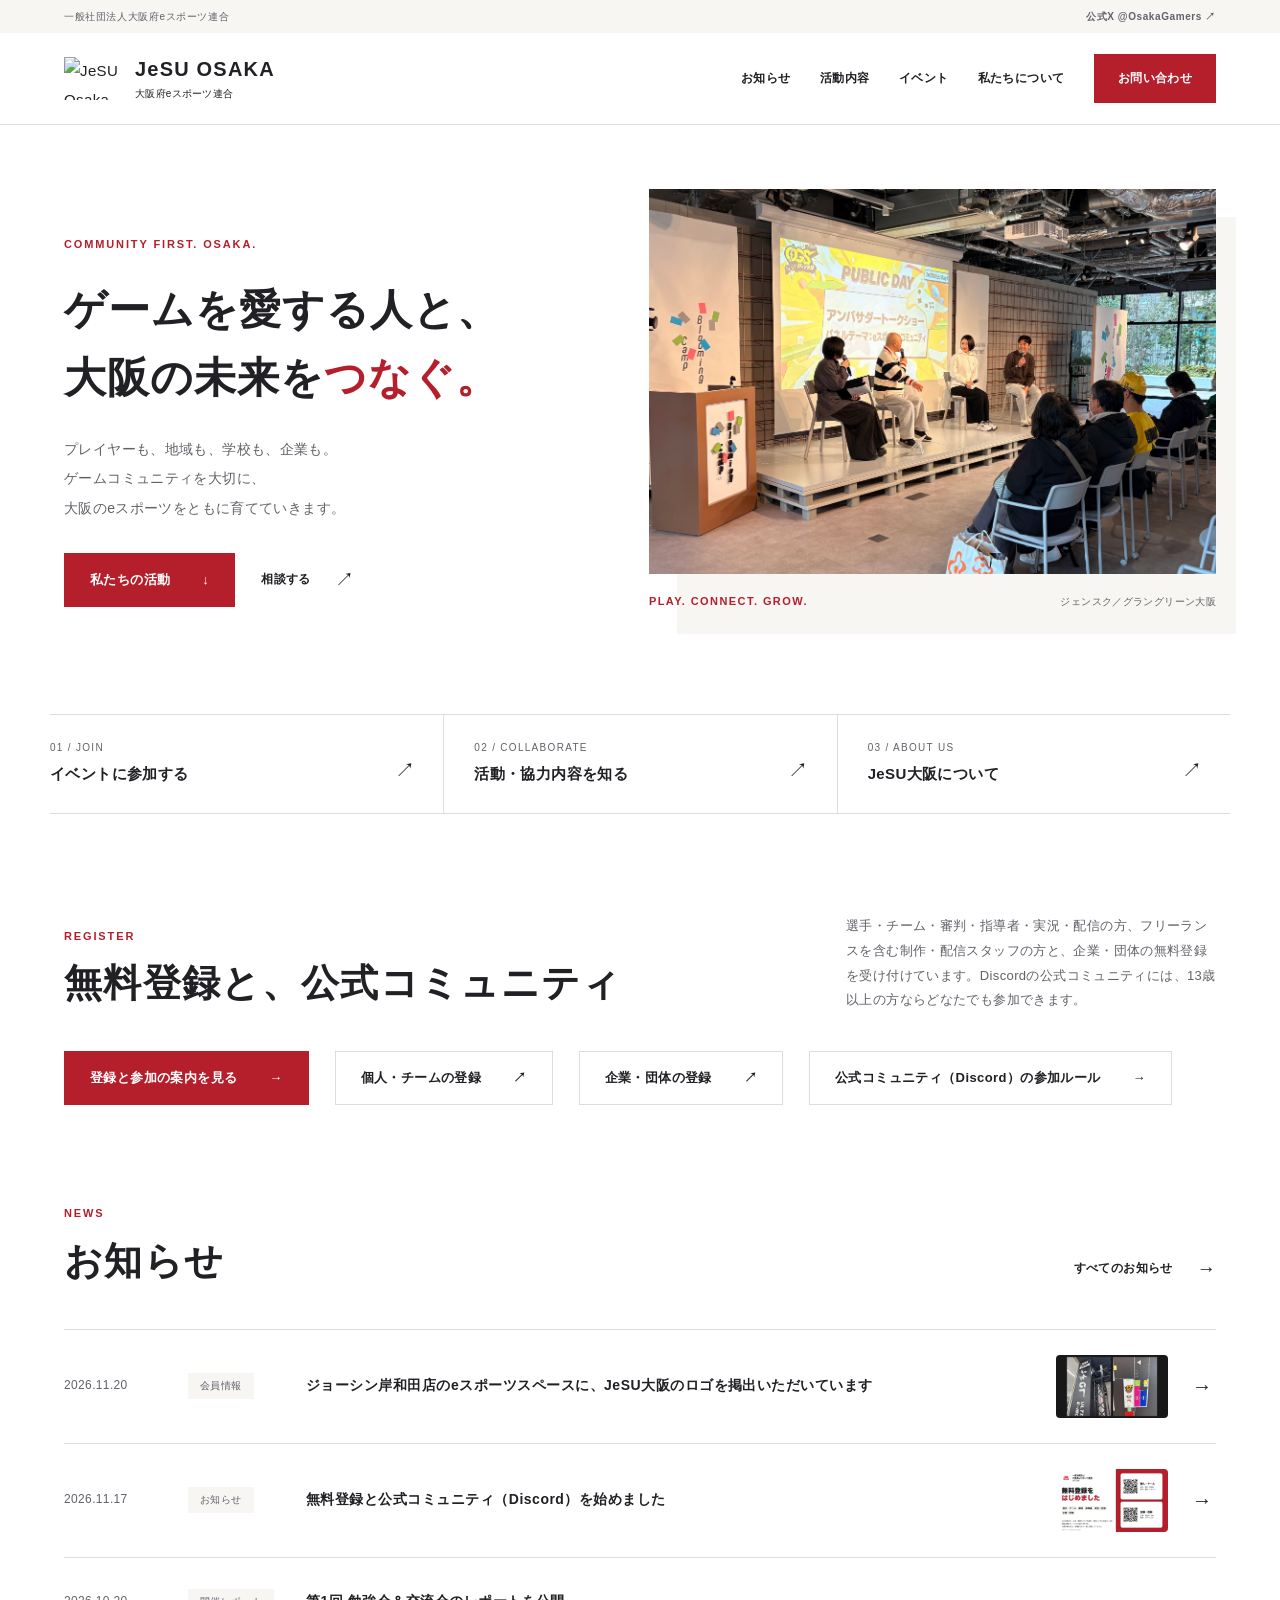
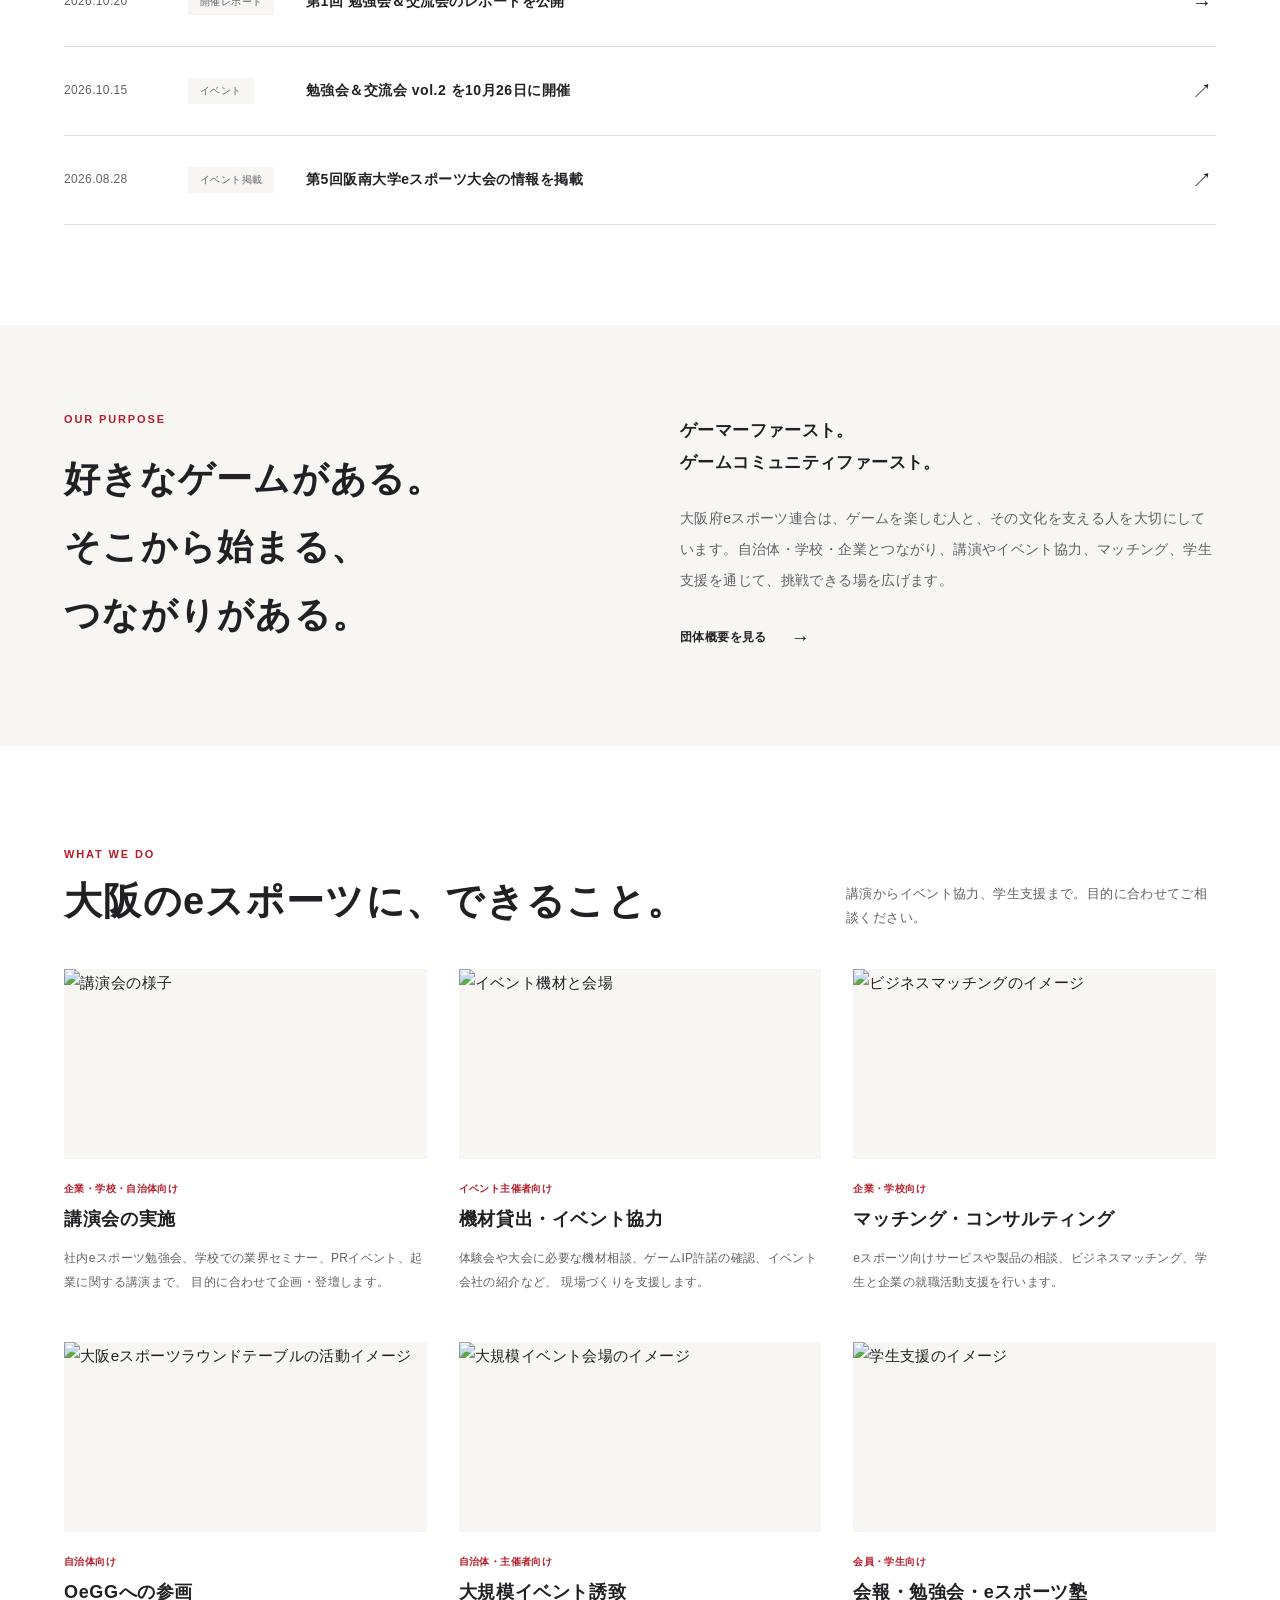
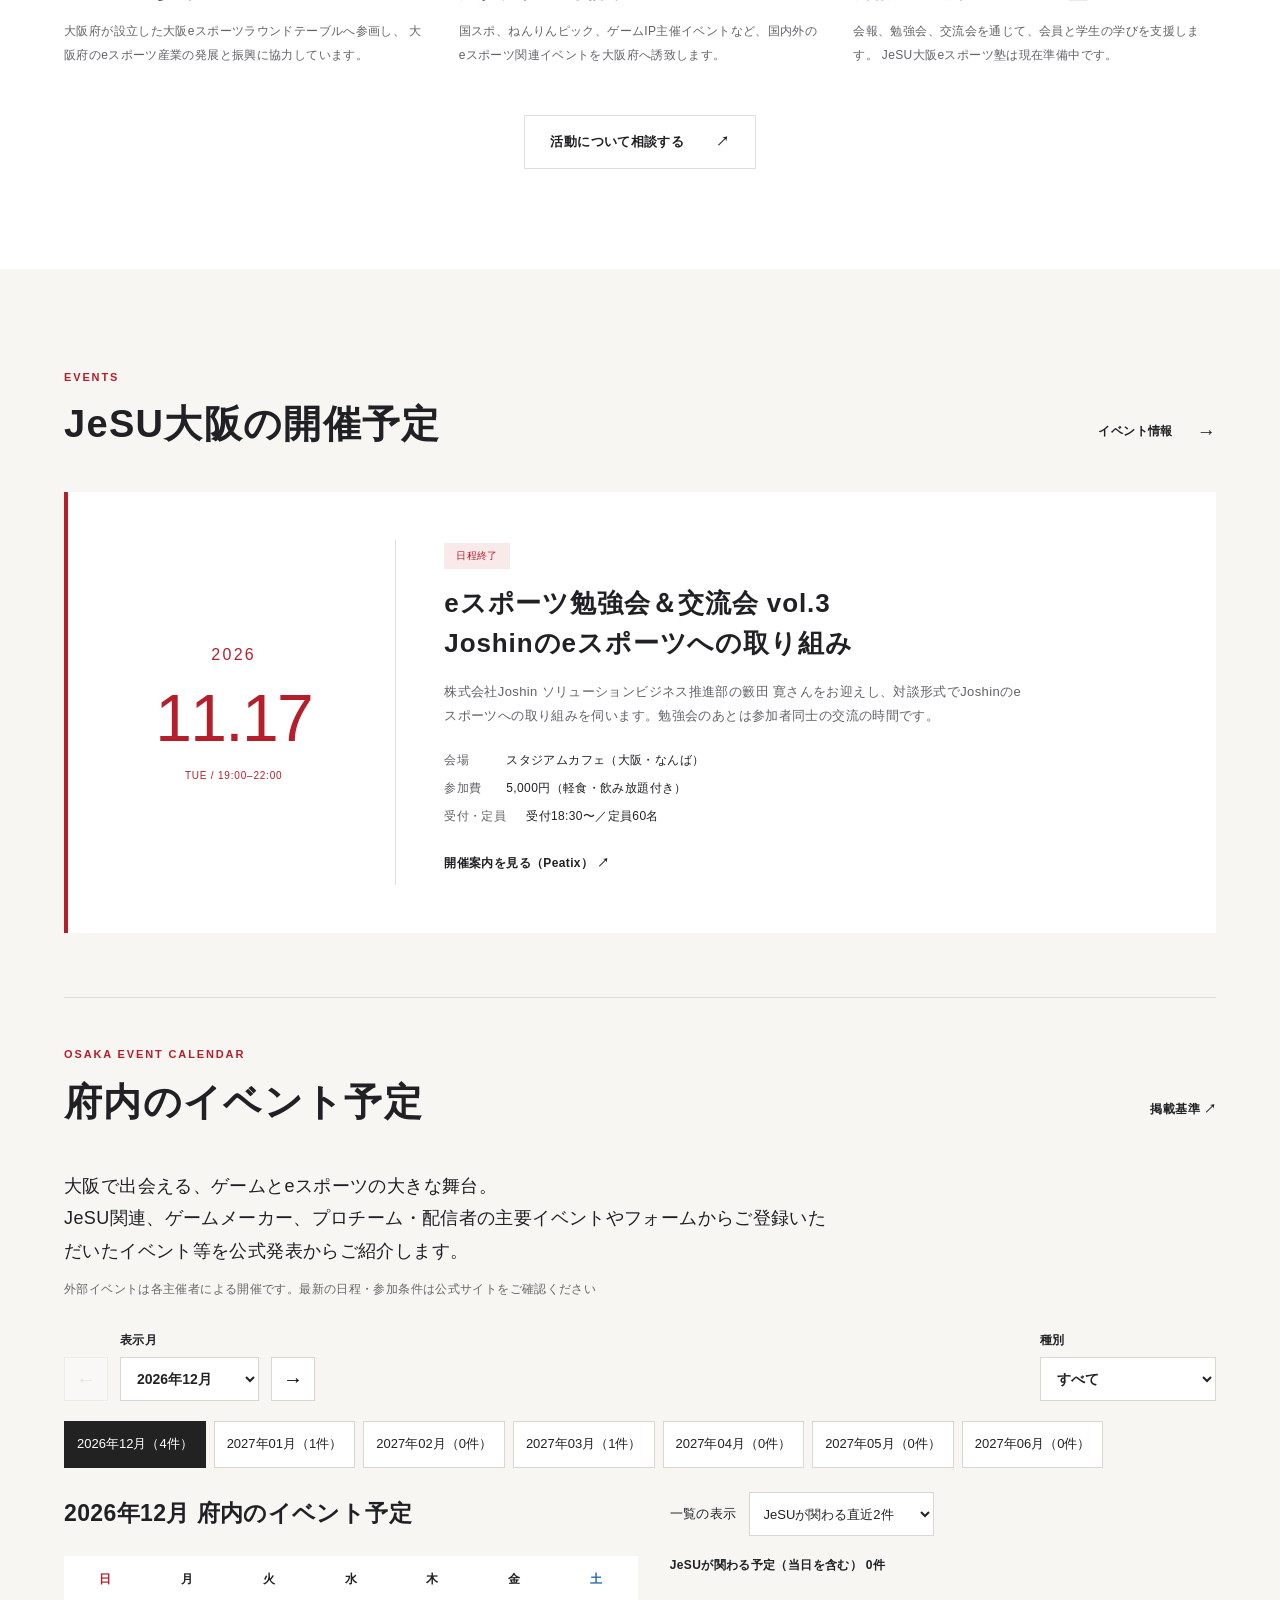
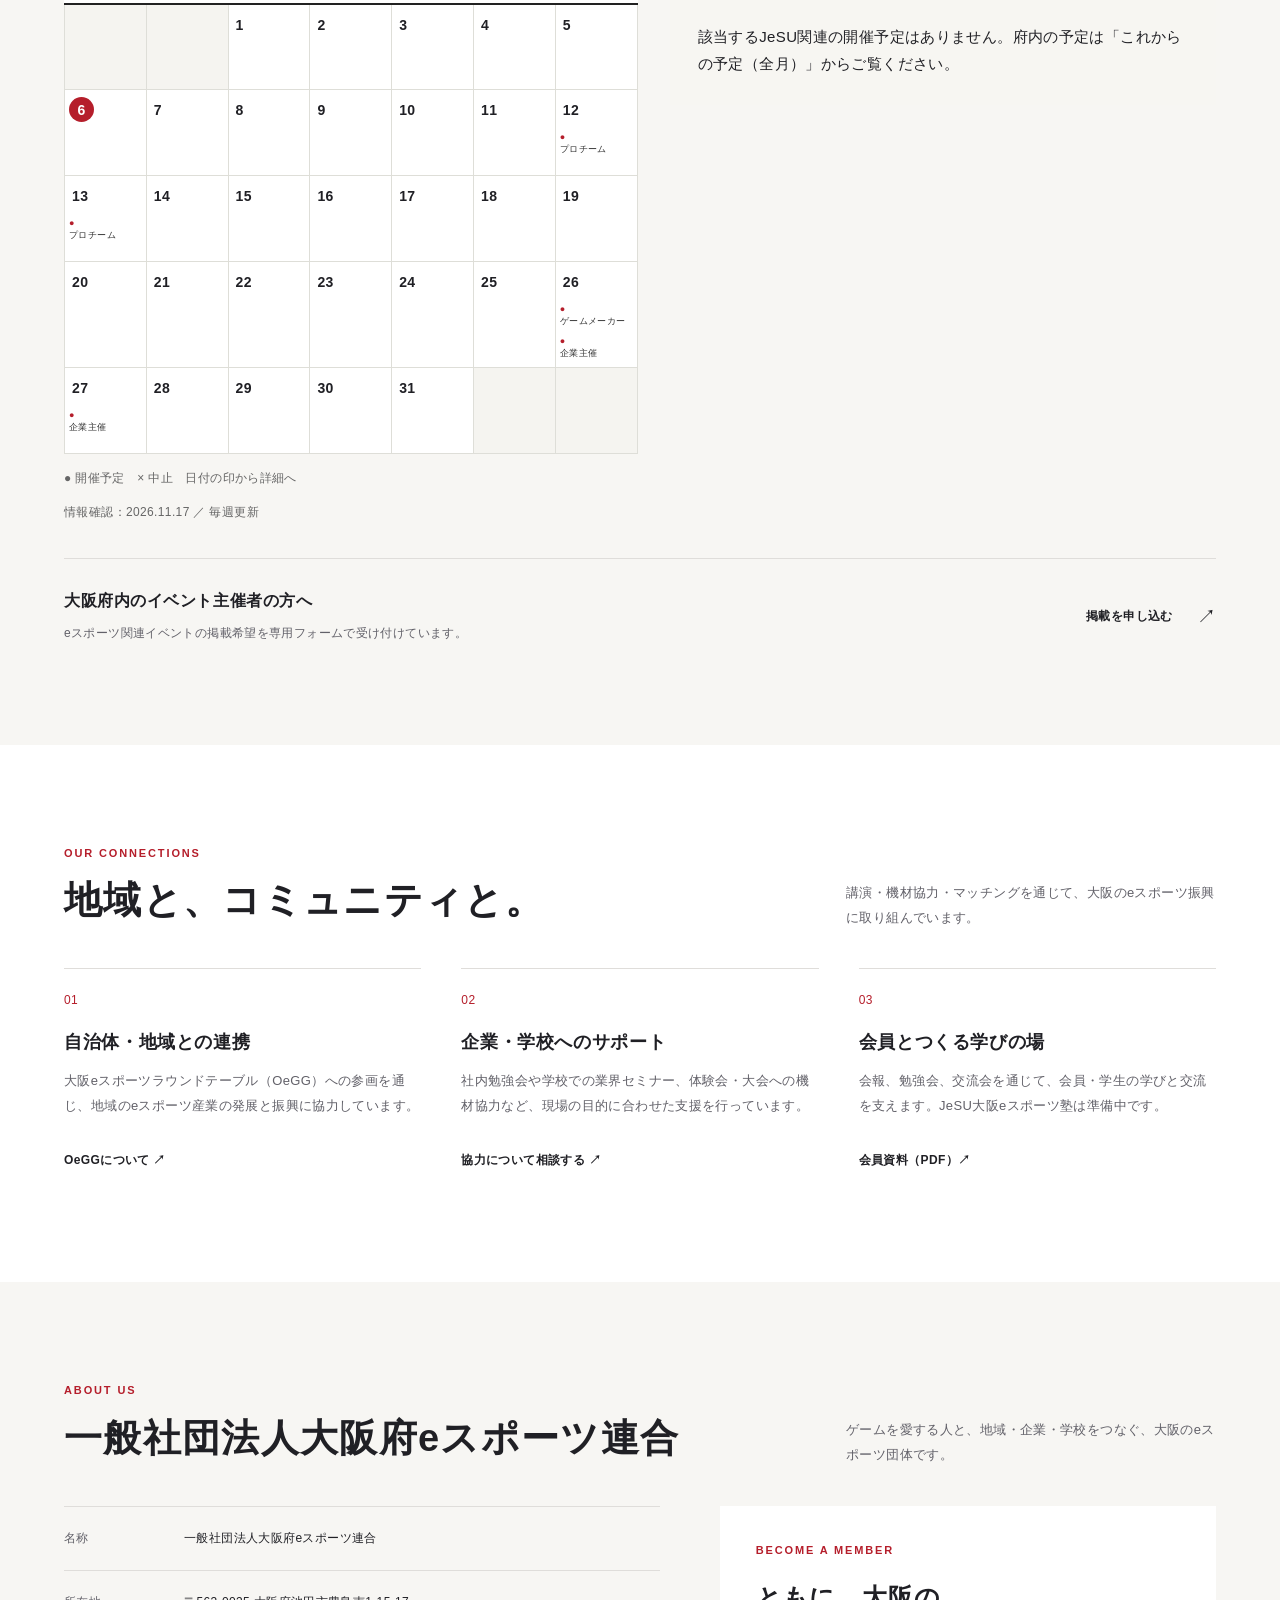
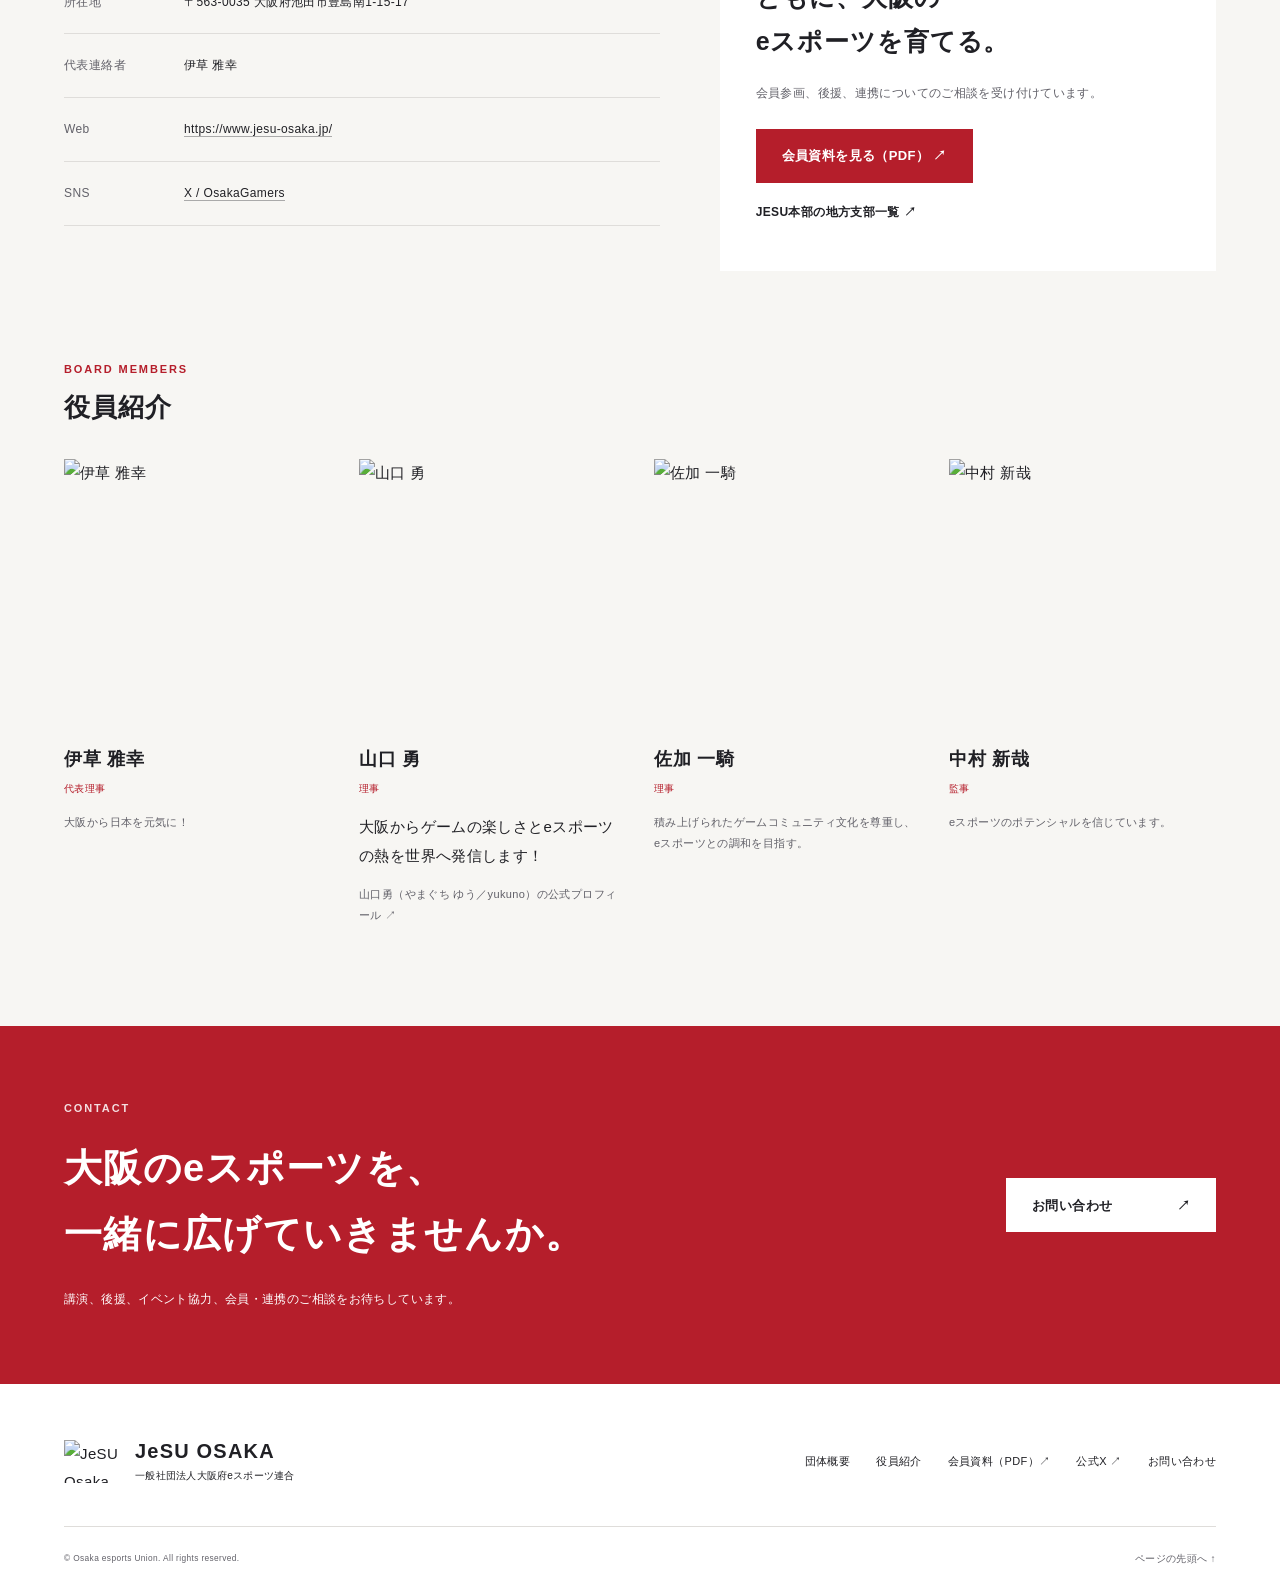
==== commit 47cb4e15: "確認版：ジョーシン岸和田店のロゴ掲出の記事 Co-Authored-By: Claude Opus 5.5 <noreply@anthropic.com>" ====
--- a/index.html
+++ b/index.html
@@ -142,6 +142,12 @@
           >
         </div>
         <div class="news-list">
+          <a class="news-row has-thumb" href="./joshin-kishiwada-20261120.html"
+            ><time datetime="2026-11-20">2026.11.20</time
+            ><span class="tag neutral">会員情報</span>
+            <h3>ジョーシン岸和田店のeスポーツスペースに、JeSU大阪のロゴを掲出いただいています</h3>
+            <img class="news-thumb" src="./assets/joshin-kishiwada-20261120.jpg" width="1200" height="675" alt="" loading="lazy" /><span class="row-arrow" aria-hidden="true">→</span></a
+          >
           <a class="news-row has-thumb" href="./registration-start-20261117.html"
             ><time datetime="2026-11-17">2026.11.17</time
             ><span class="tag neutral">お知らせ</span>
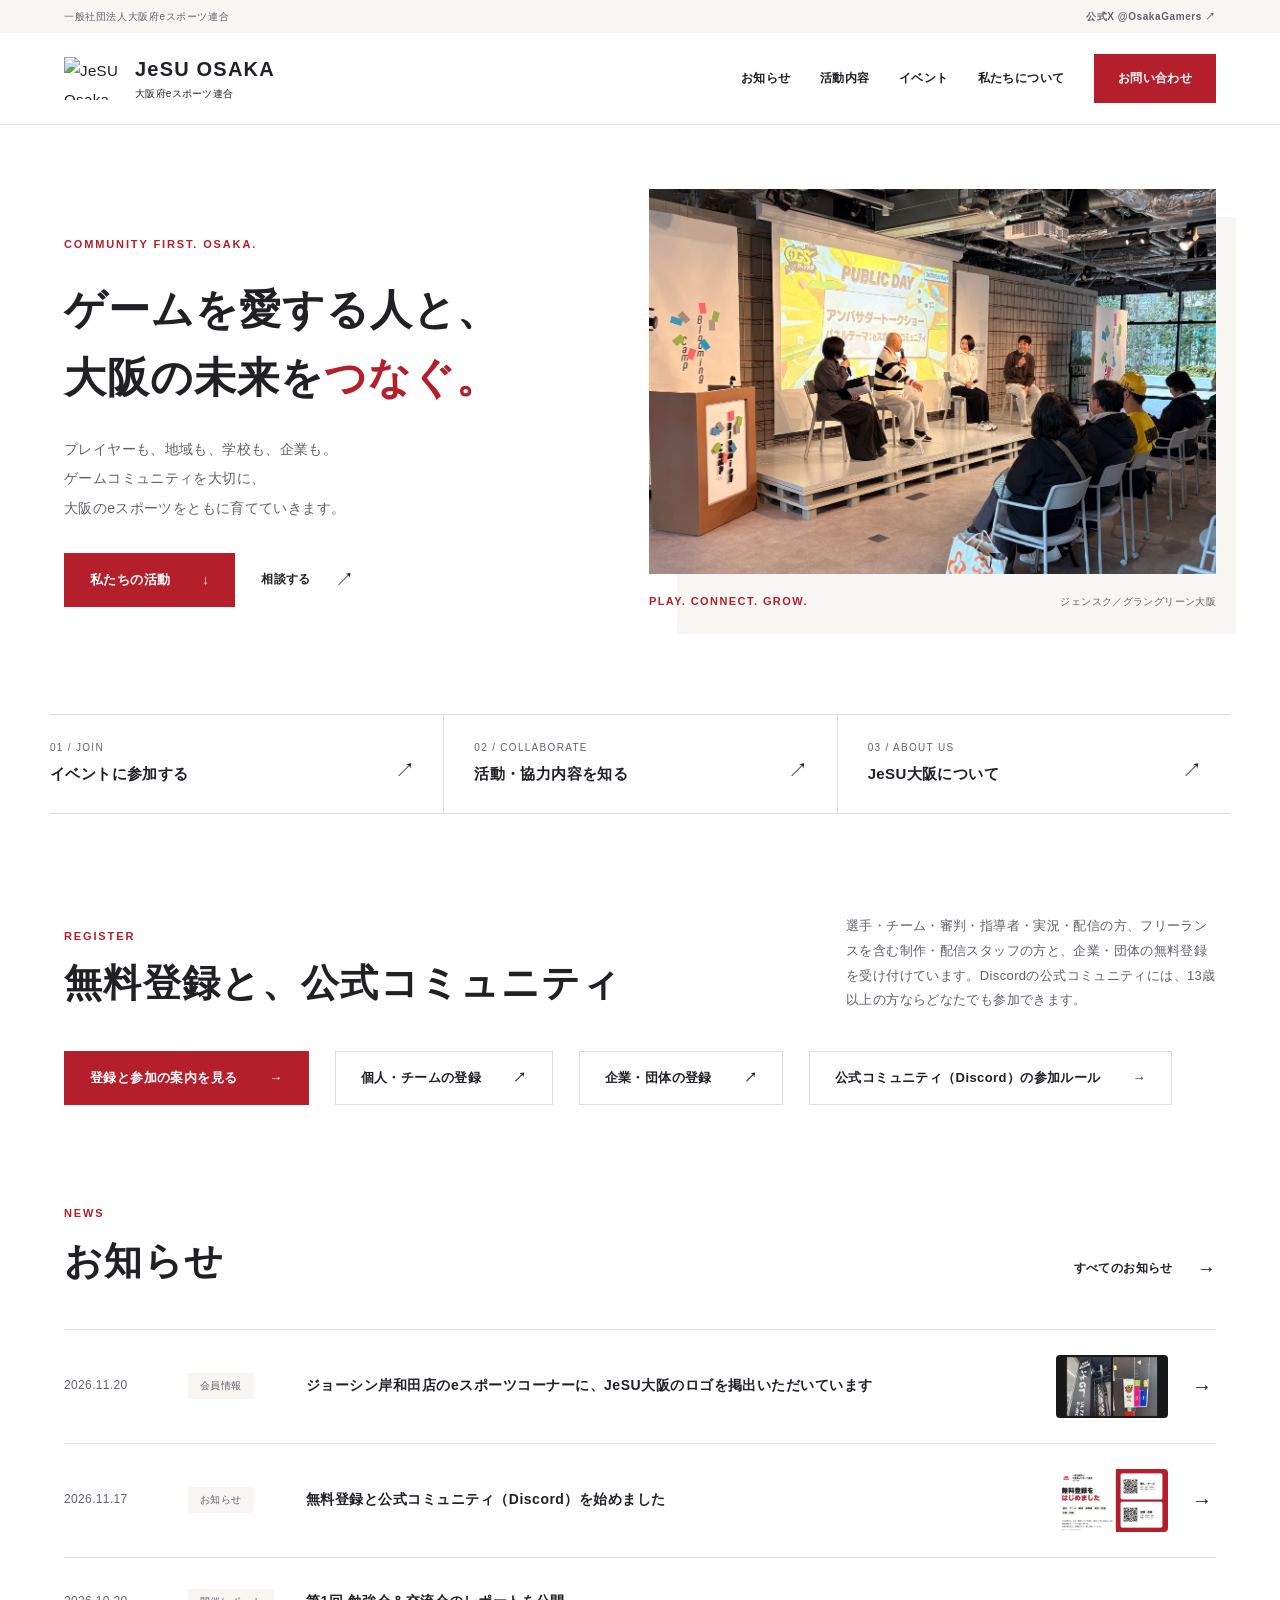
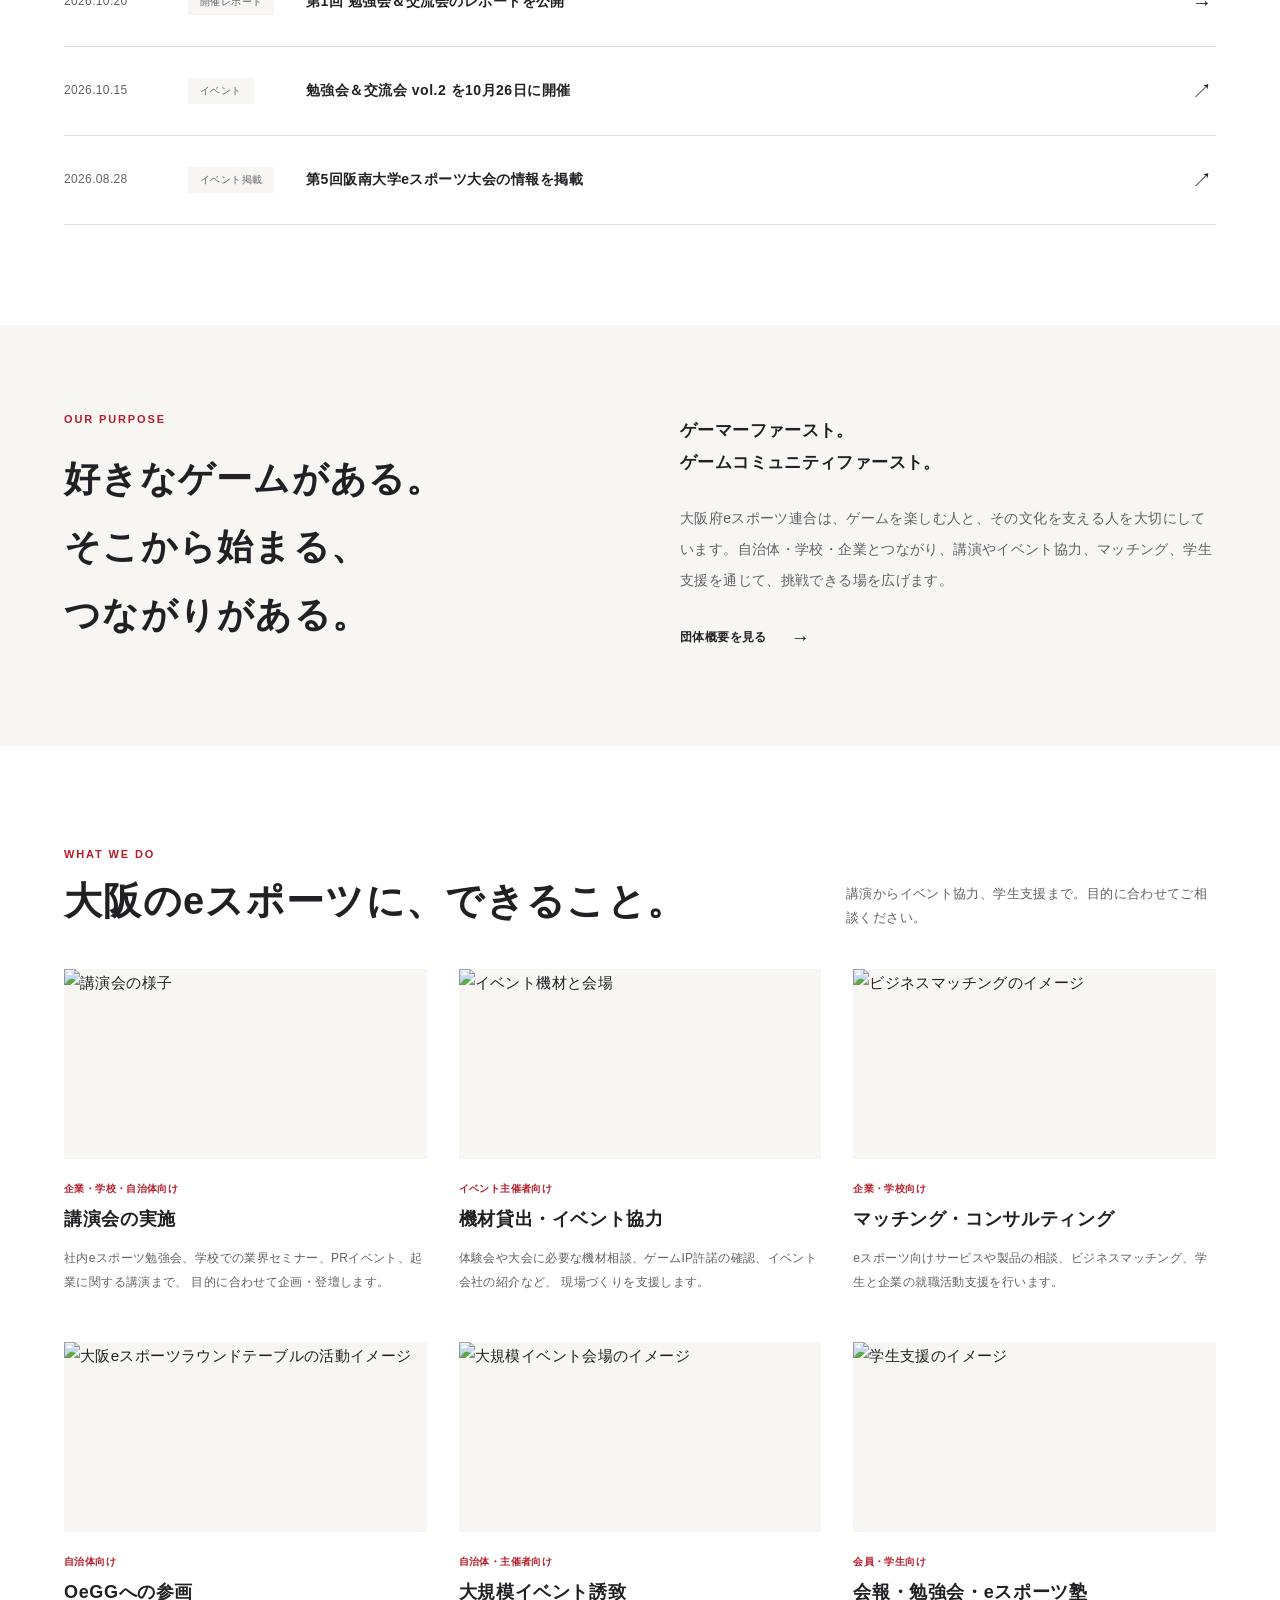
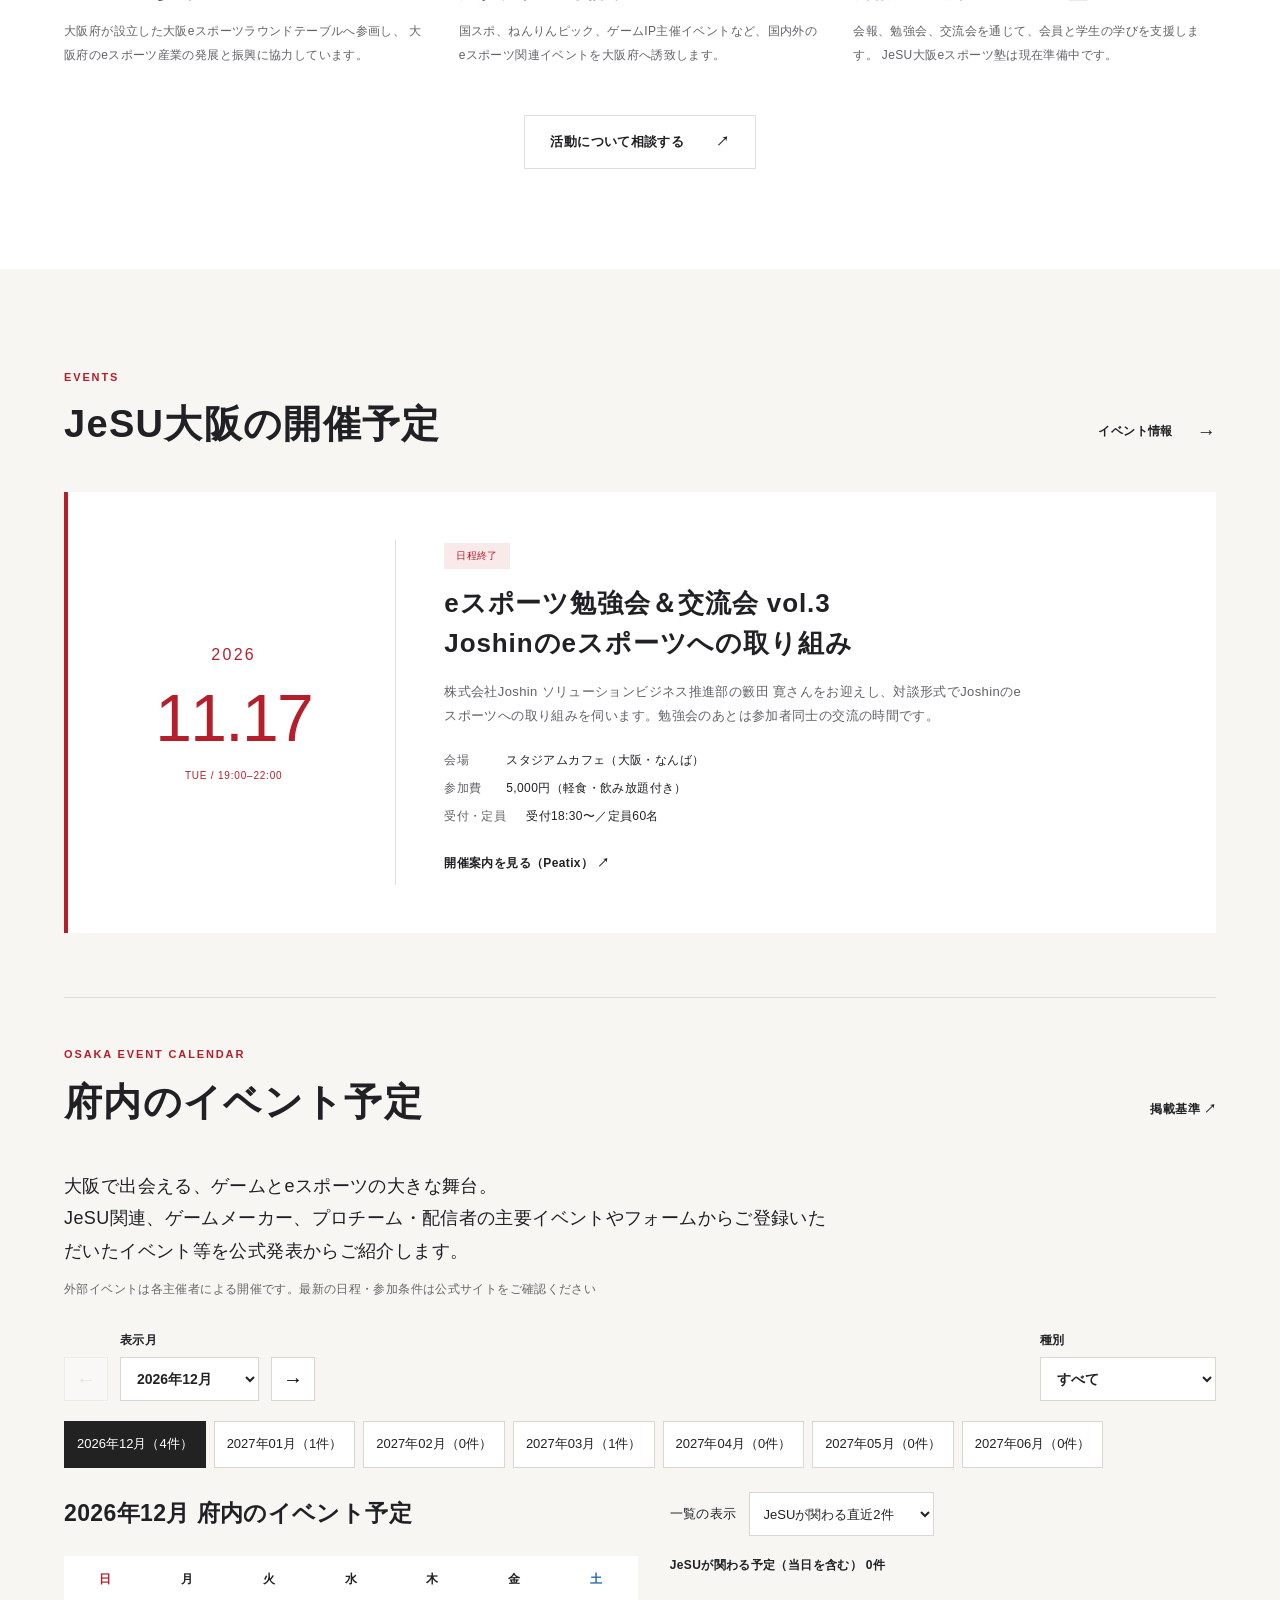
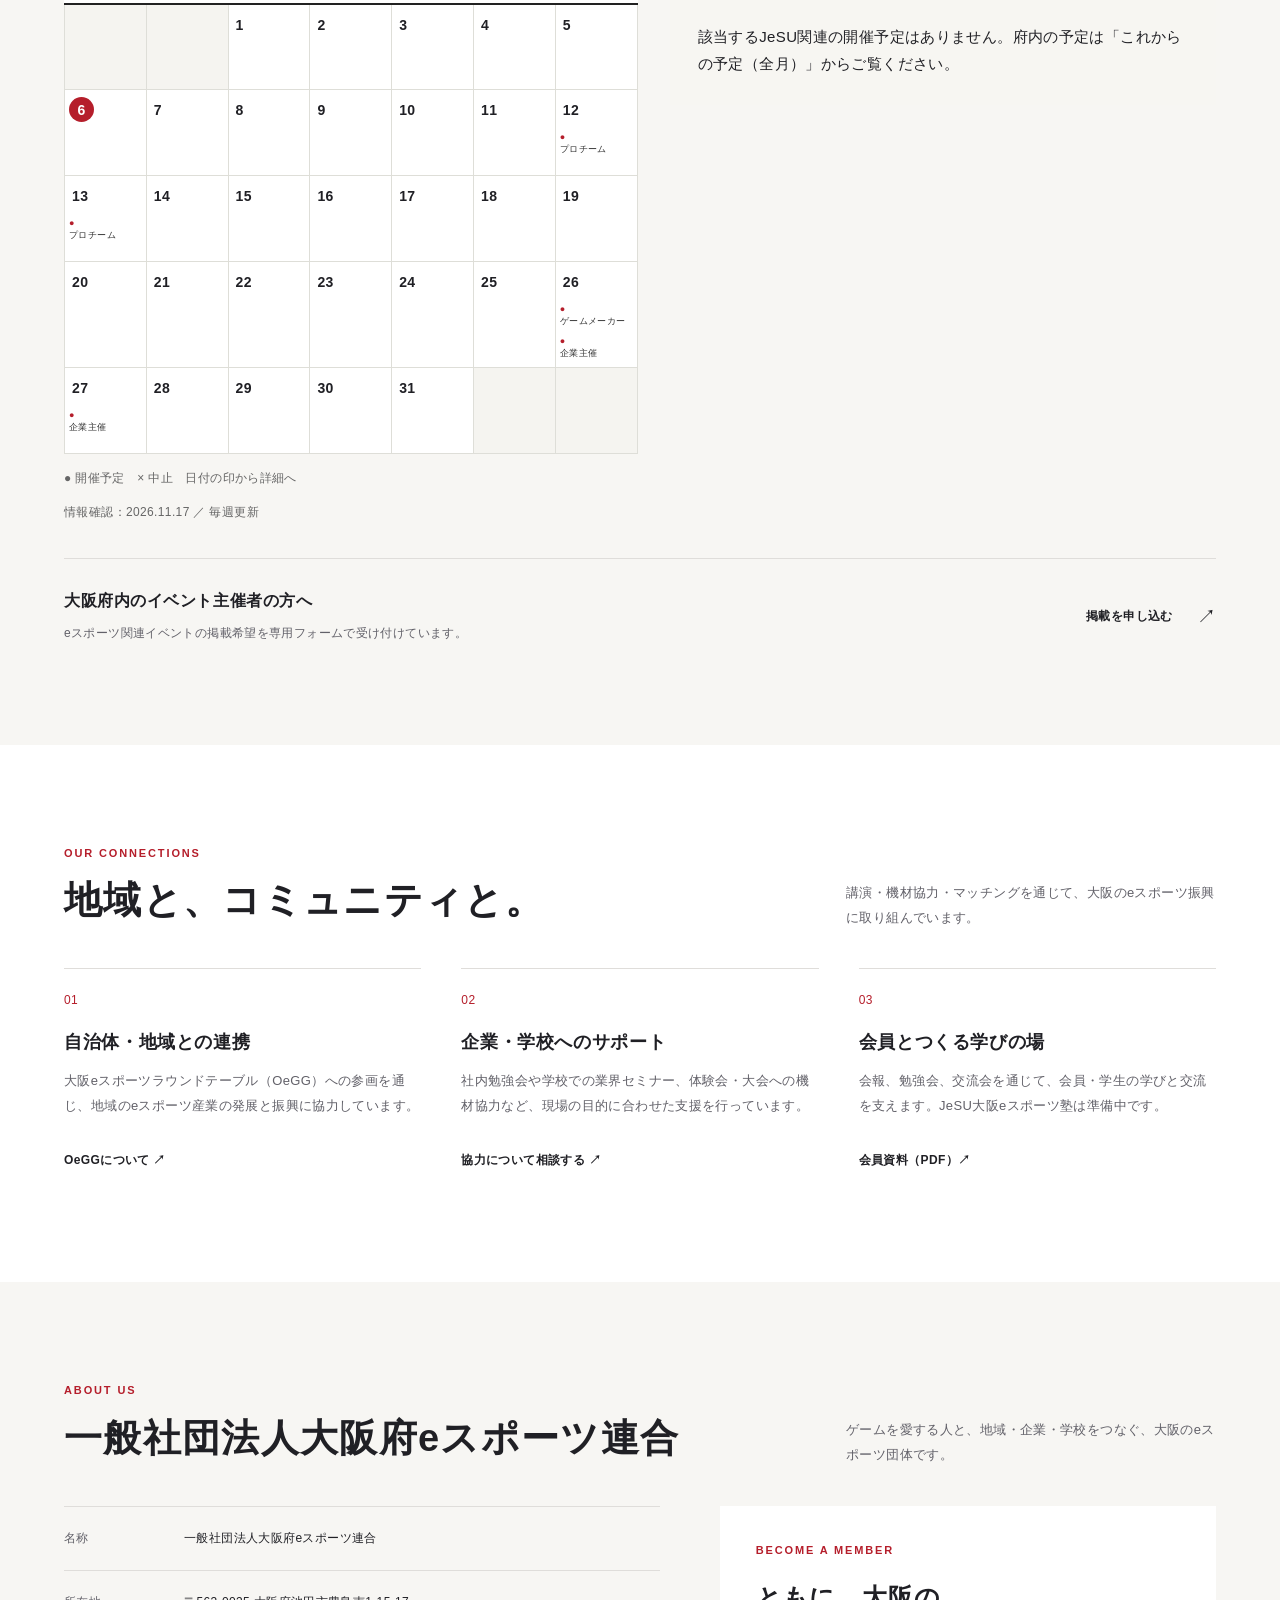
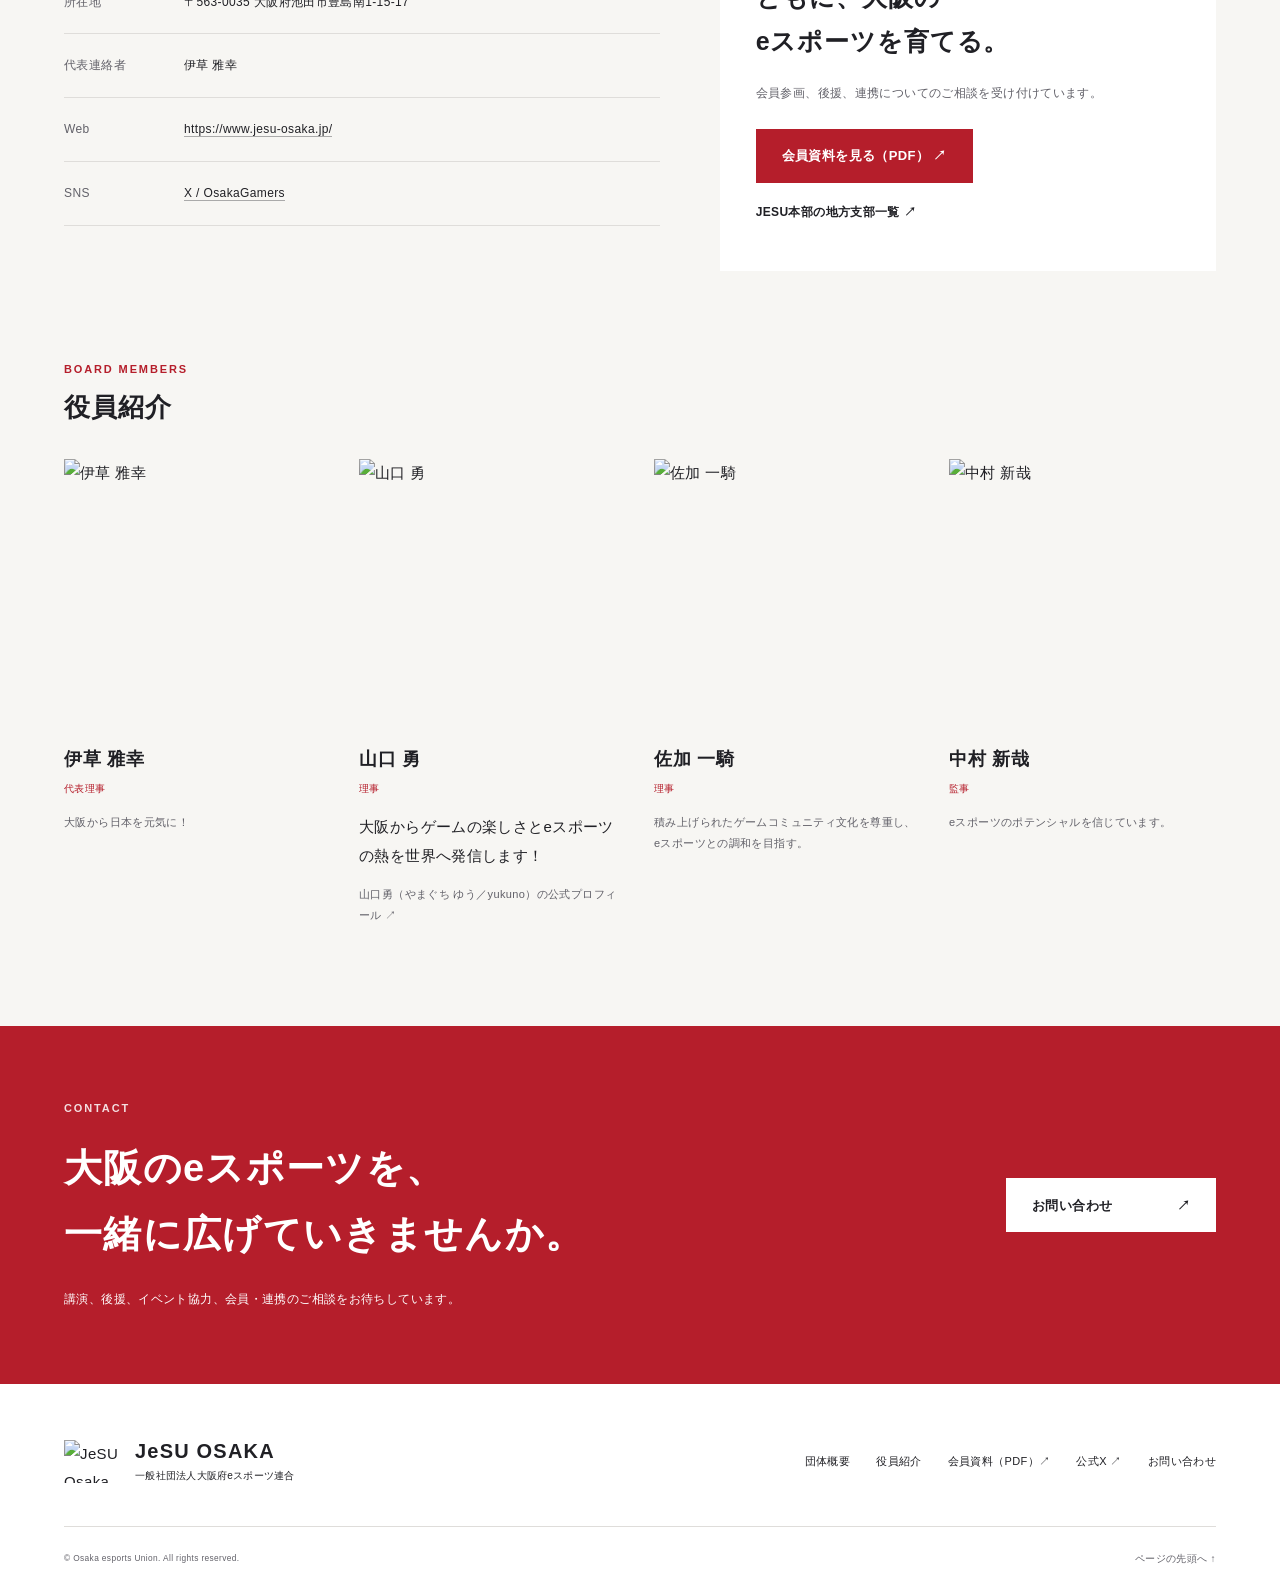
==== commit 4d092555: "確認版：レビュー反映 Co-Authored-By: Claude Opus 5.5 <noreply@anthropic.com>" ====
--- a/index.html
+++ b/index.html
@@ -145,7 +145,7 @@
           <a class="news-row has-thumb" href="./joshin-kishiwada-20261120.html"
             ><time datetime="2026-11-20">2026.11.20</time
             ><span class="tag neutral">会員情報</span>
-            <h3>ジョーシン岸和田店のeスポーツスペースに、JeSU大阪のロゴを掲出いただいています</h3>
+            <h3>ジョーシン岸和田店のeスポーツコーナーに、JeSU大阪のロゴを掲出いただいています</h3>
             <img class="news-thumb" src="./assets/joshin-kishiwada-20261120.jpg" width="1200" height="675" alt="" loading="lazy" /><span class="row-arrow" aria-hidden="true">→</span></a
           >
           <a class="news-row has-thumb" href="./registration-start-20261117.html"
